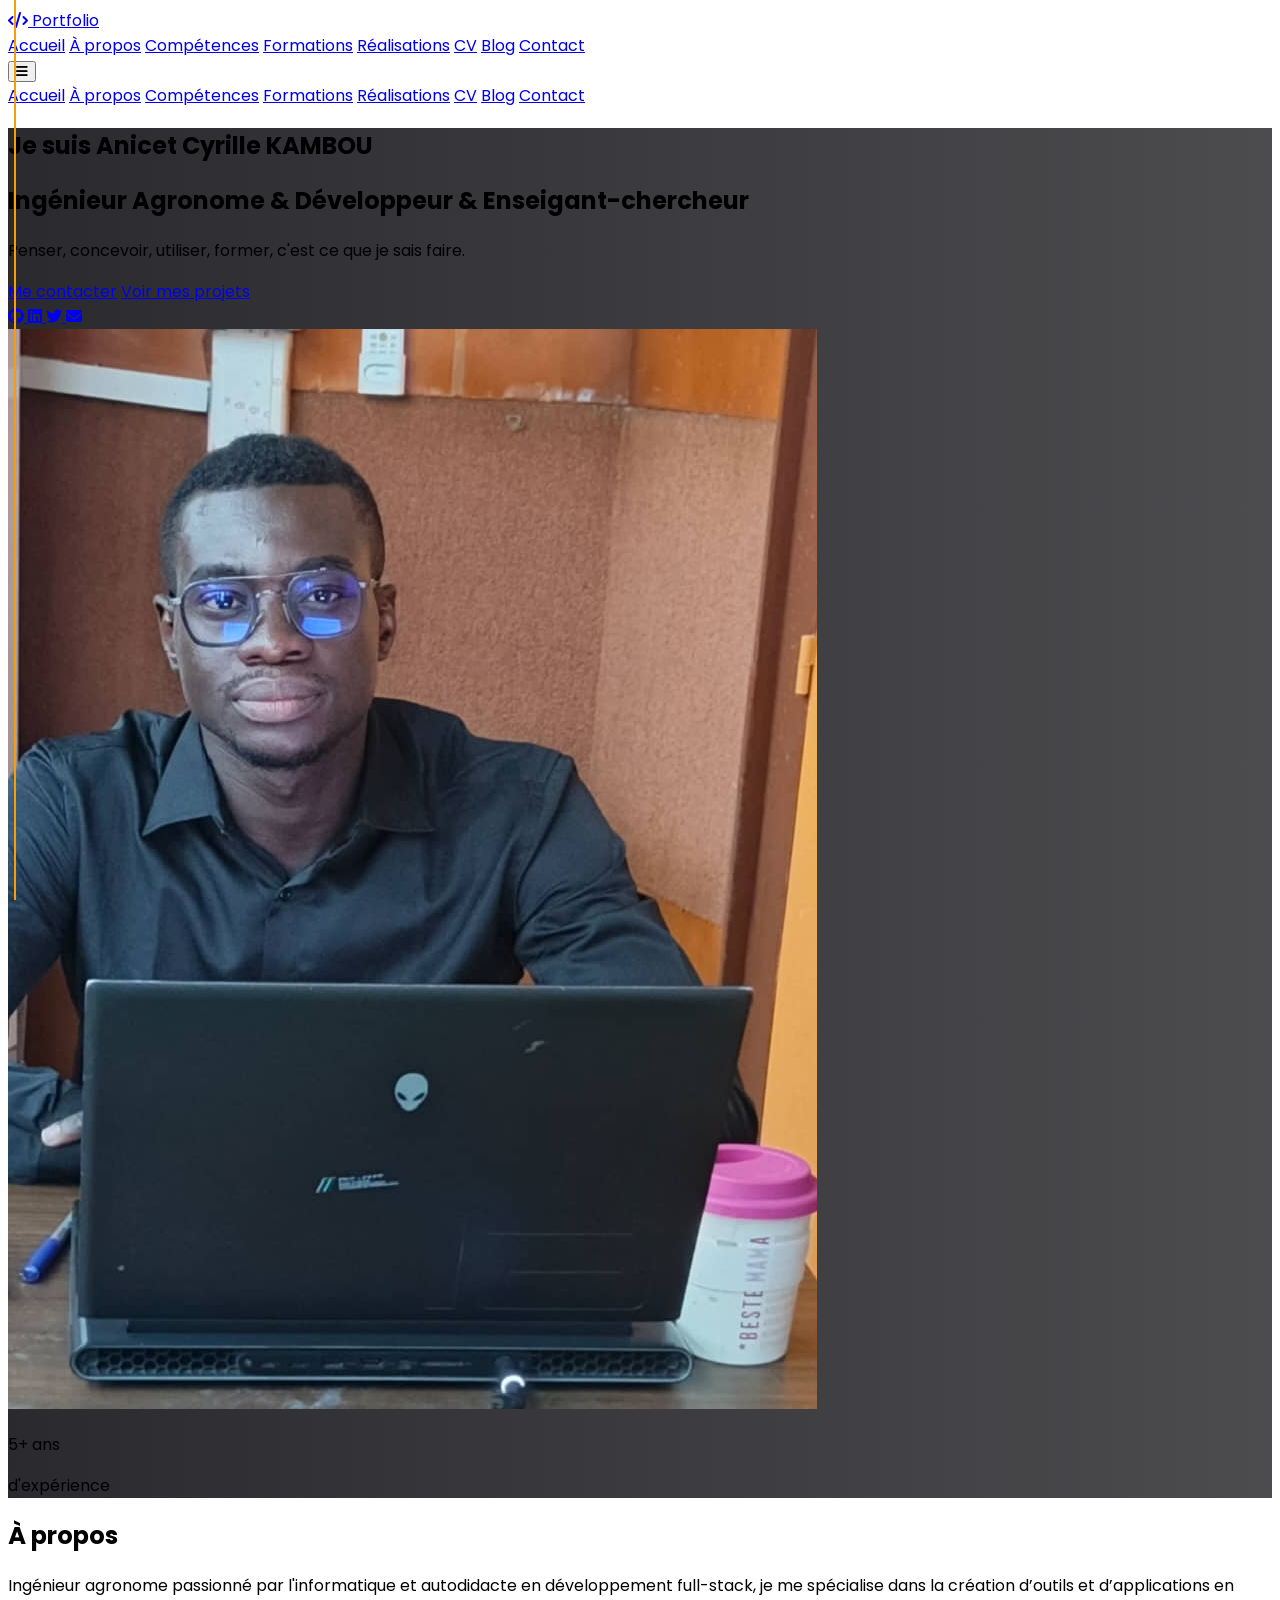
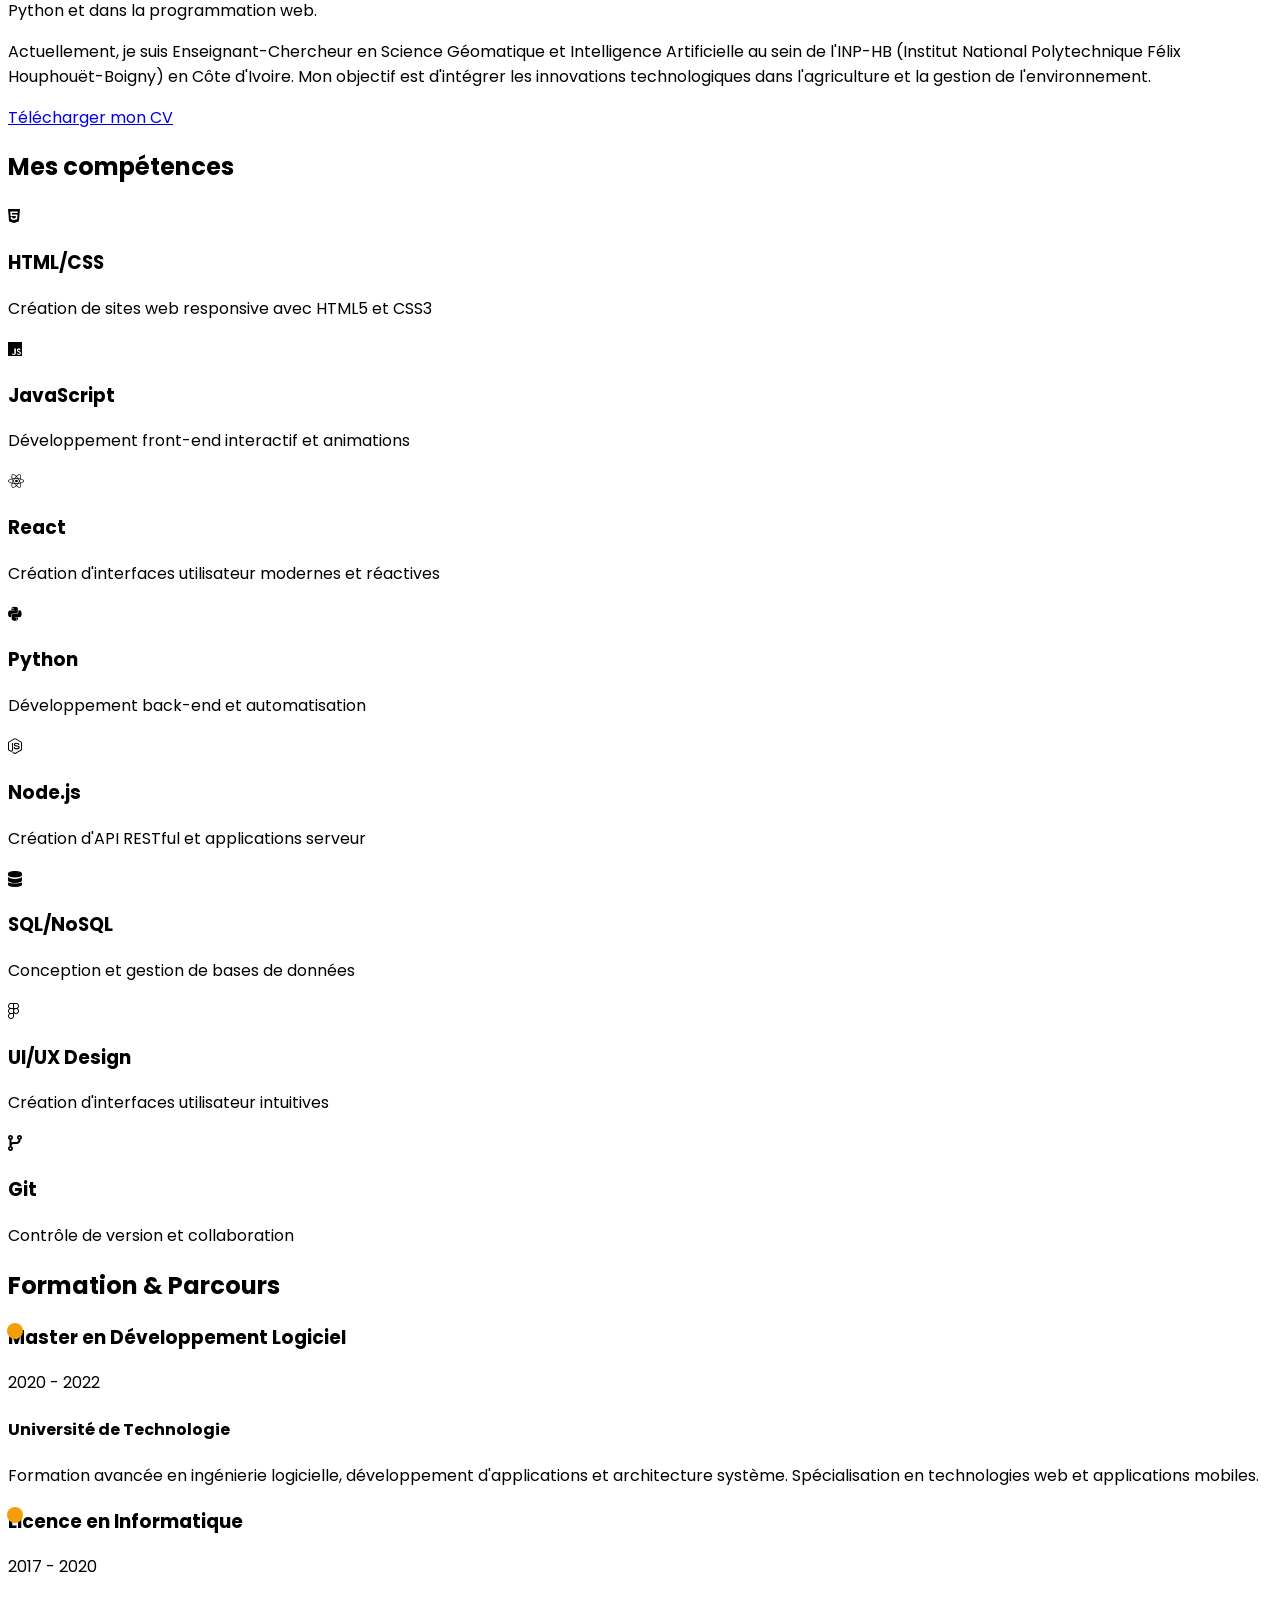
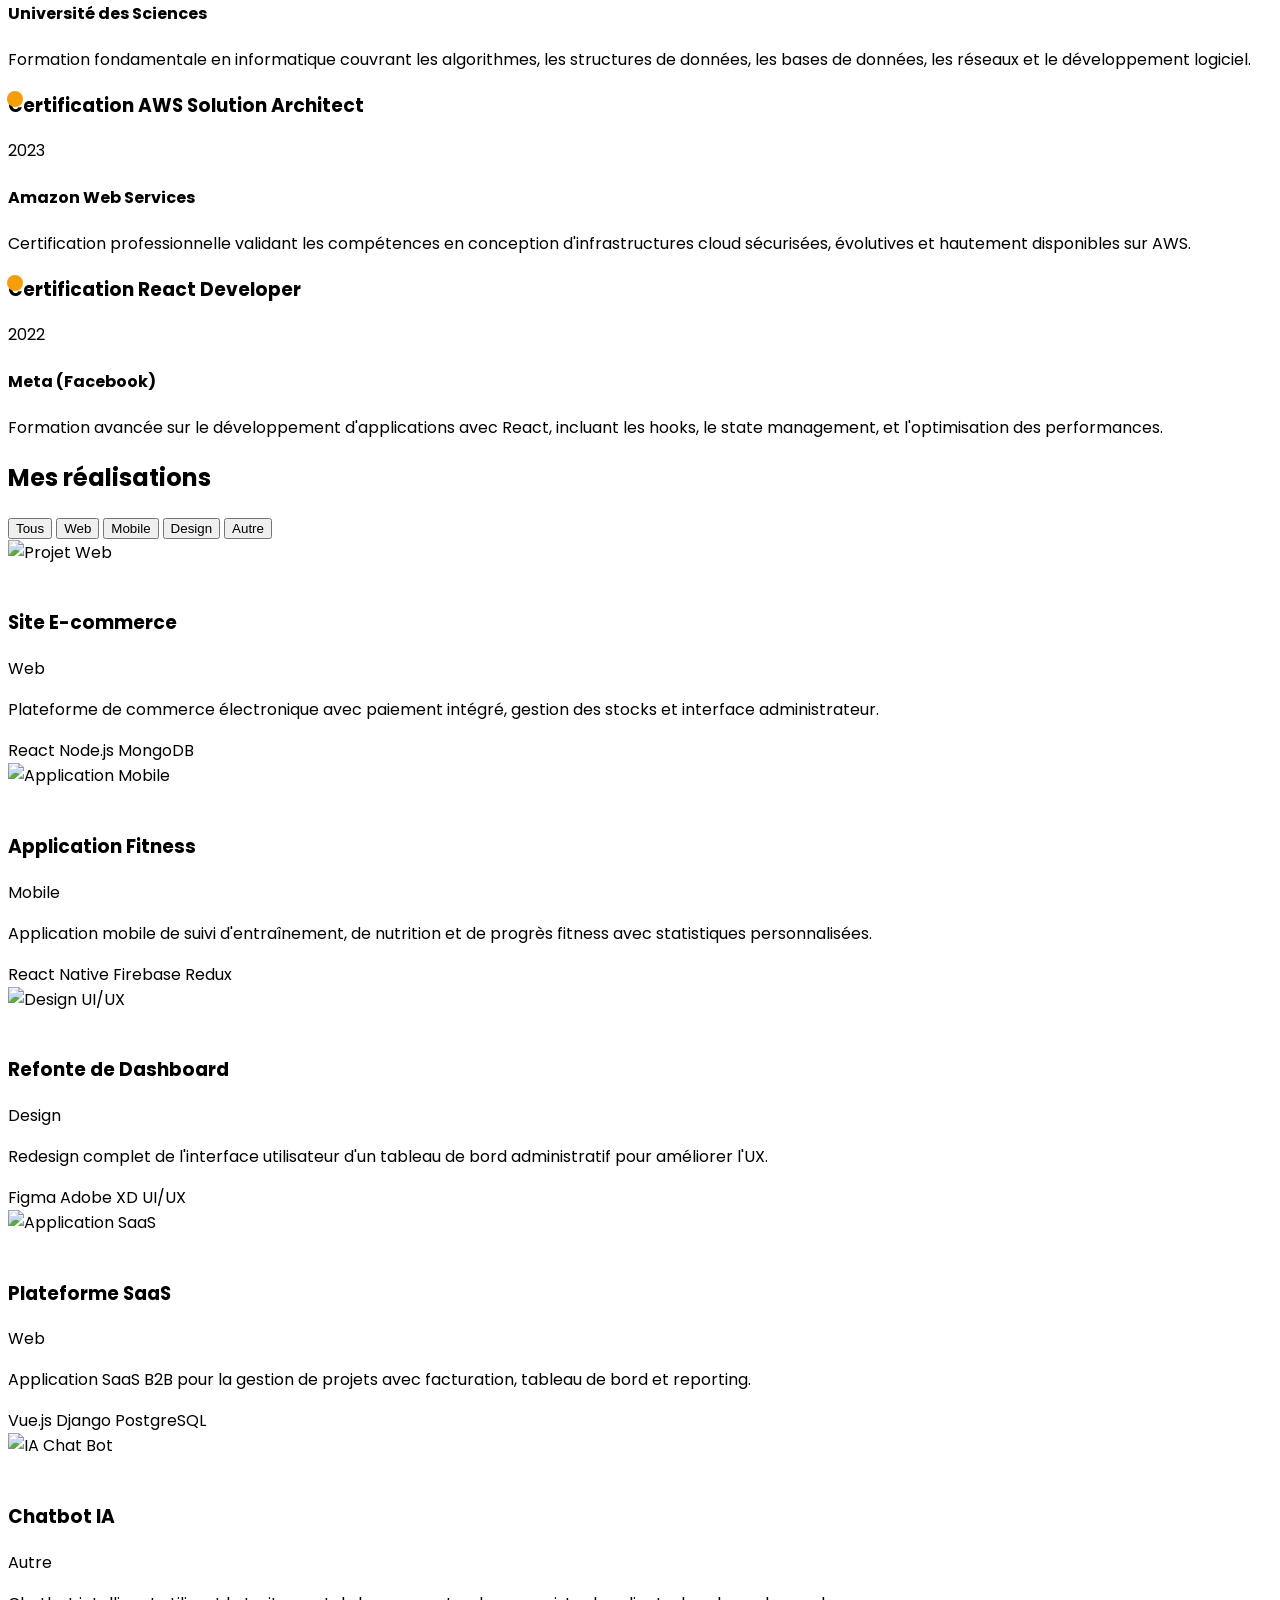
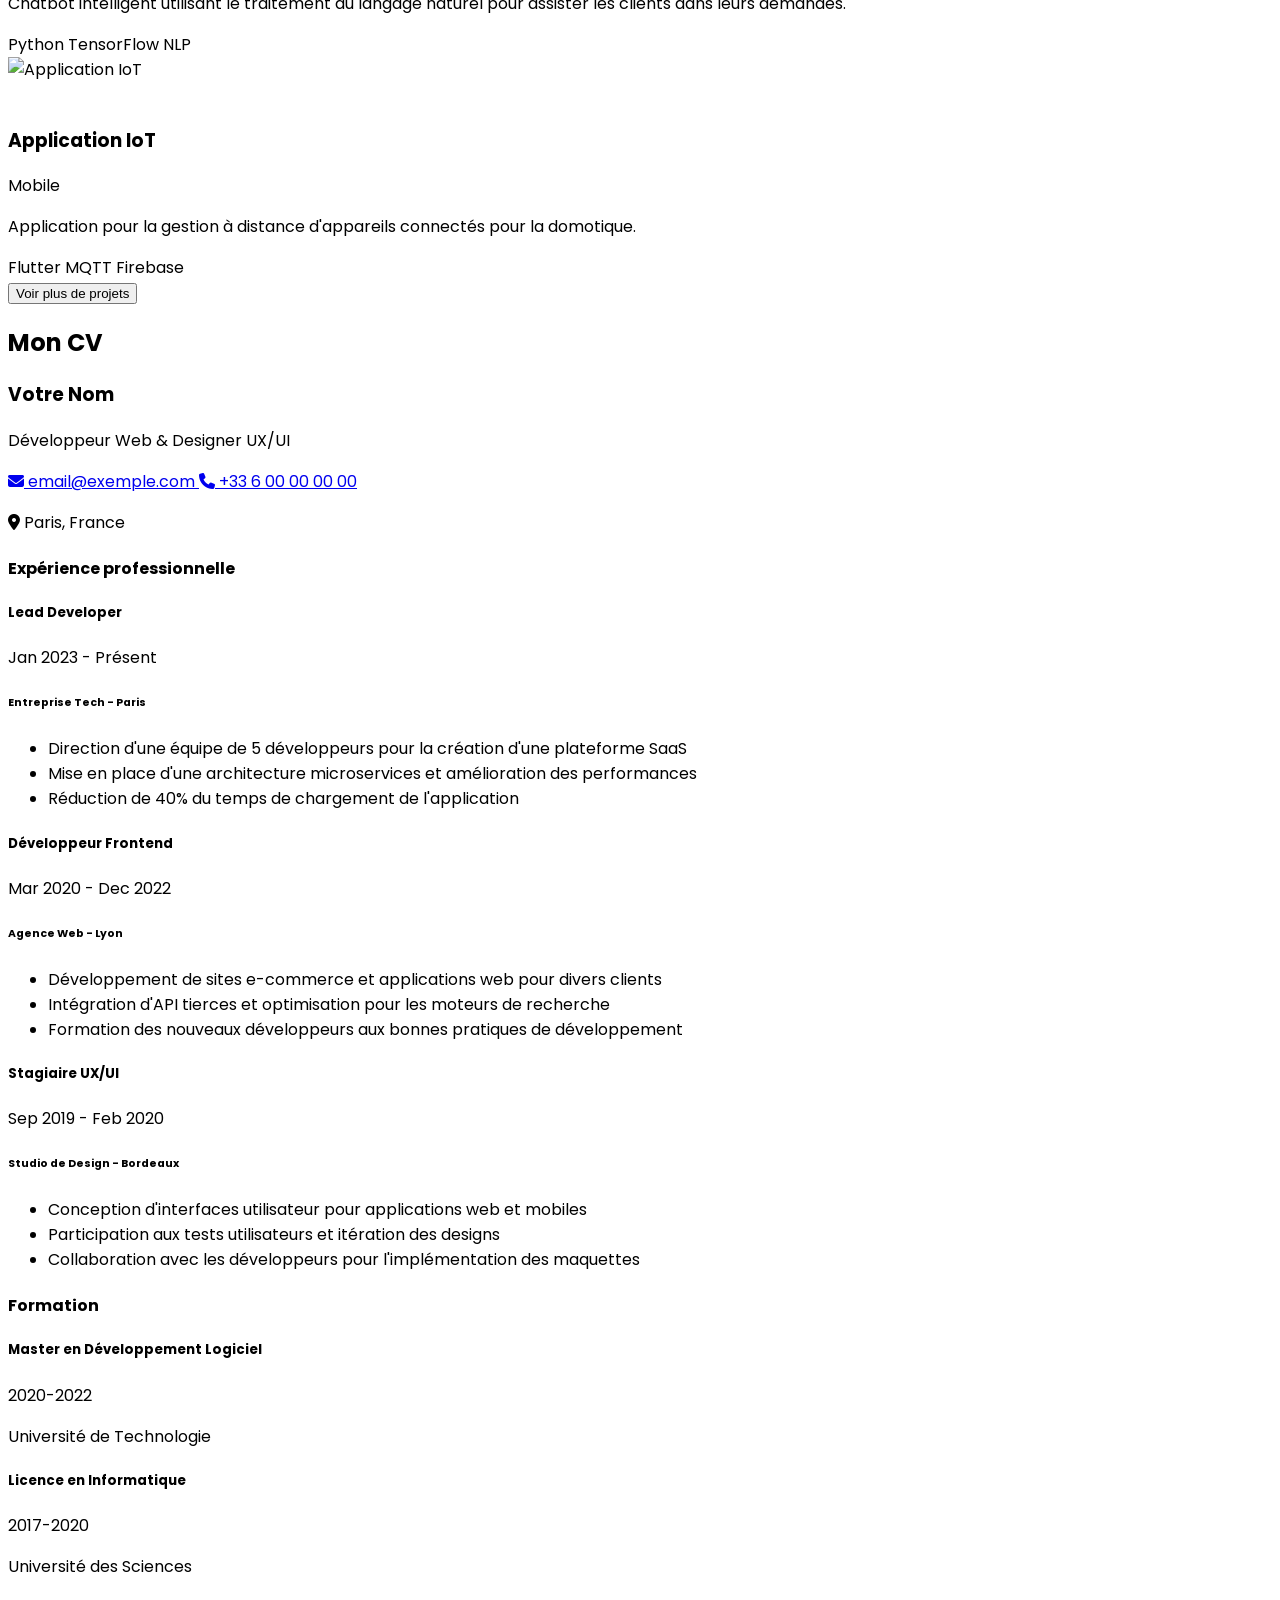
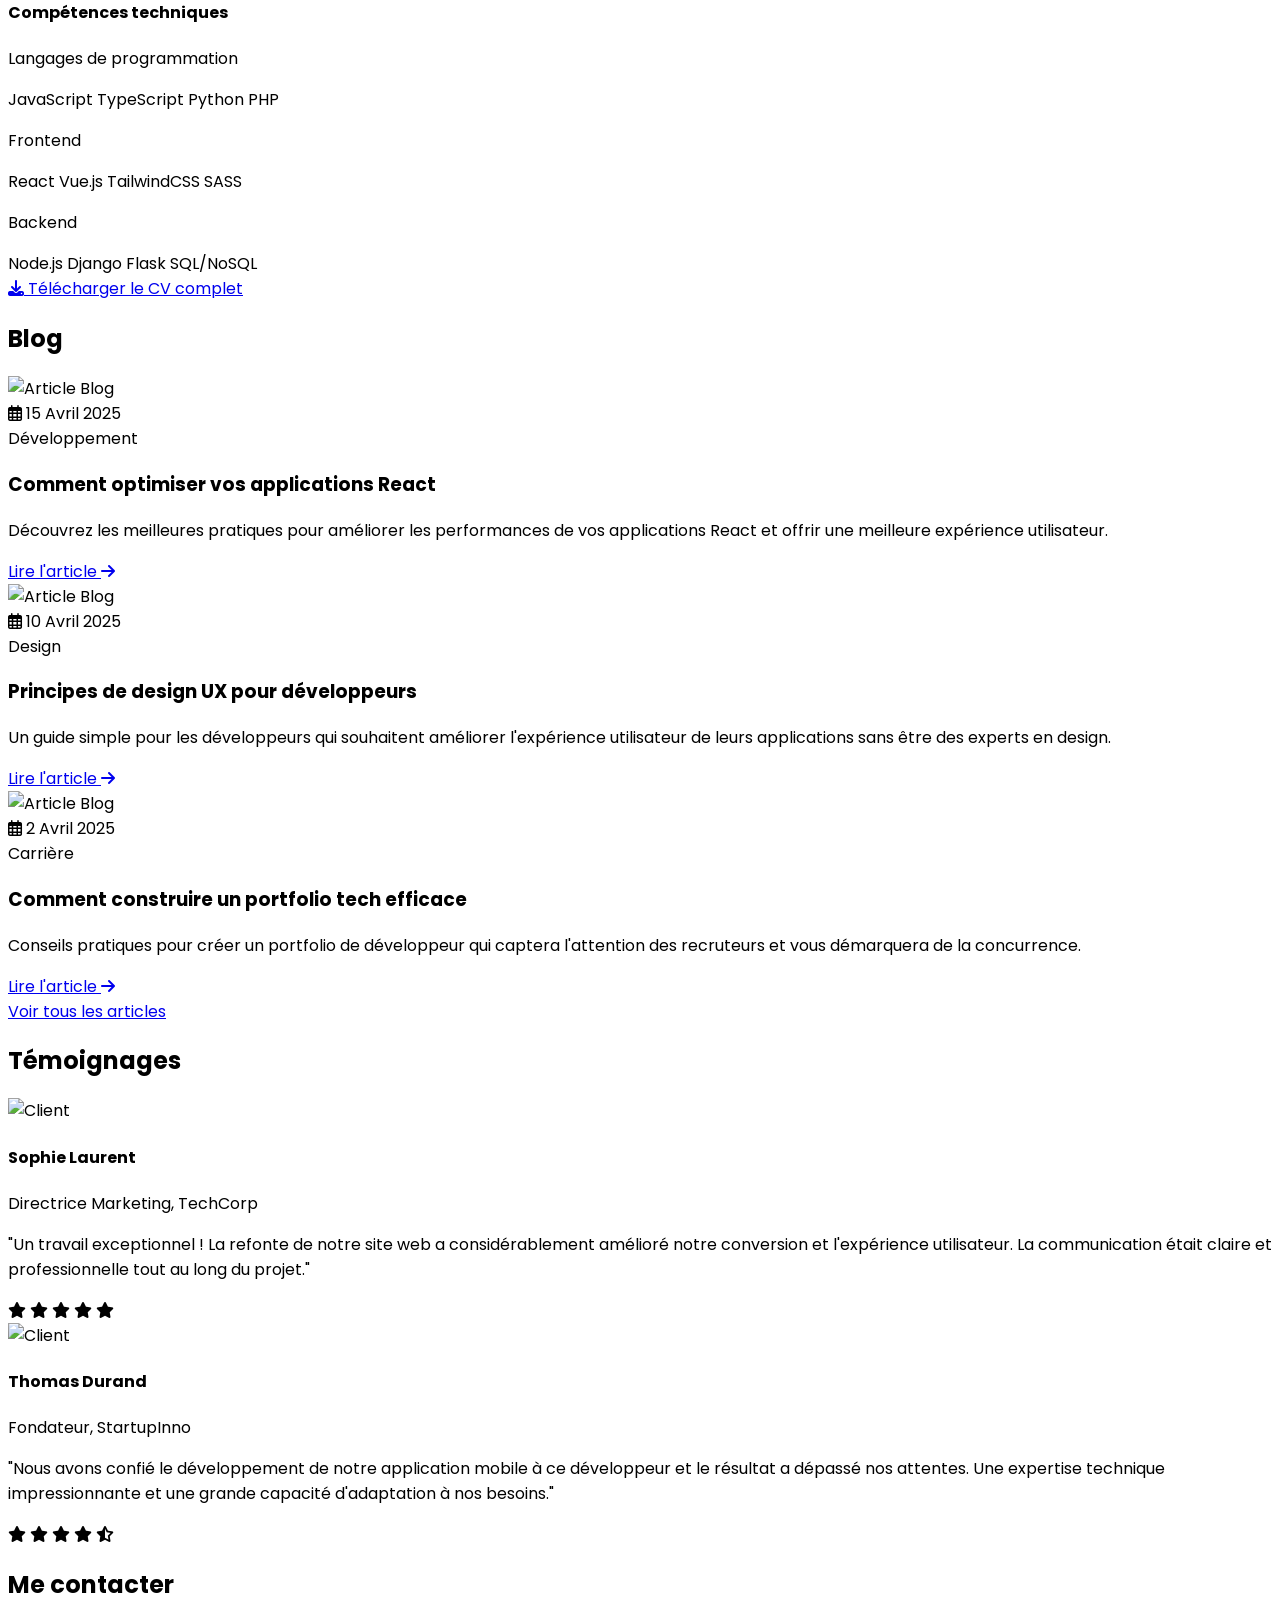
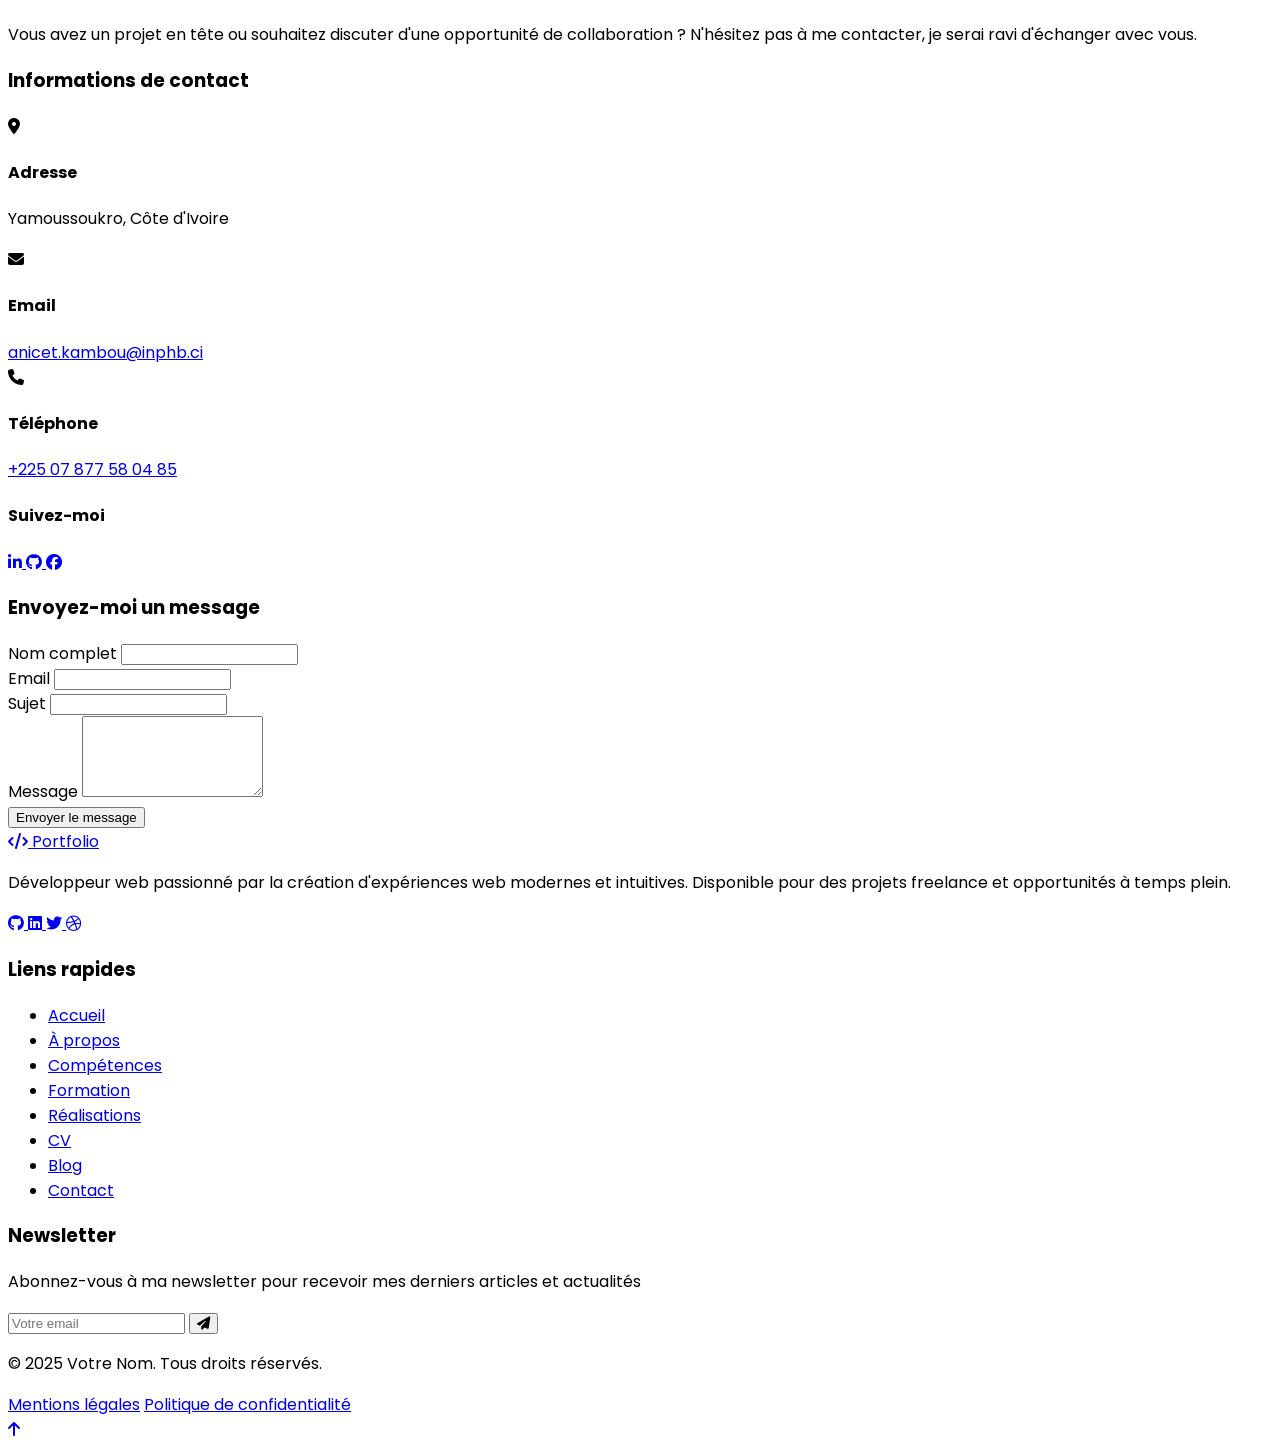
==== index.html @ 83d23fda "mise a jour" ====
<!DOCTYPE html>
<html lang="fr">
<head>
    <meta charset="UTF-8">
    <meta name="viewport" content="width=device-width, initial-scale=1.0">
    <title>Mon Portfolio</title>
    <script src="https://cdn.tailwindcss.com"></script>
    <link rel="stylesheet" href="https://cdnjs.cloudflare.com/ajax/libs/font-awesome/6.4.0/css/all.min.css">
    <style>
        @import url('https://fonts.googleapis.com/css2?family=Poppins:wght@300;400;500;600;700&display=swap');

        body {
            font-family: 'Poppins', sans-serif;
        }

        .hero-gradient {
            background: linear-gradient(90deg, rgba(31, 31, 35, 0.95) 0%, rgba(31, 31, 35, 0.8) 100%);
        }

        .timeline-line {
            position: absolute;
            top: 0;
            bottom: 0;
            left: 15px;
            width: 2px;
            background-color: #F59E0B;
            transform: translateX(-50%);
        }

        .timeline-dot {
            position: absolute;
            left: 15px;
            width: 16px;
            height: 16px;
            border-radius: 50%;
            background-color: #F59E0B;
            transform: translateX(-50%);
        }

        .transition-all {
            transition: all 0.3s ease;
        }

        .project-card:hover {
            transform: translateY(-5px);
        }

        .project-overlay {
            opacity: 0;
            transition: opacity 0.3s ease;
        }

        .project-card:hover .project-overlay {
            opacity: 1;
        }
    </style>
</head>
<body class="bg-gray-900 text-white">
    <!-- Navigation -->
    <header class="fixed w-full z-50 bg-gray-900/90 backdrop-blur-sm border-b border-amber-500/20">
        <div class="container mx-auto px-6 py-4">
            <nav class="flex items-center justify-between">
                <a href="#" class="text-amber-500 text-3xl font-bold">
                    <i class="fas fa-code mr-2"></i> Portfolio
                </a>

                <!-- Desktop Menu -->
                <div class="hidden md:flex space-x-8">
                    <a href="#accueil" class="text-white hover:text-amber-500 transition-colors">Accueil</a>
                    <a href="#apropos" class="text-white hover:text-amber-500 transition-colors">À propos</a>
                    <a href="#competences" class="text-white hover:text-amber-500 transition-colors">Compétences</a>
                    <a href="#formations" class="text-white hover:text-amber-500 transition-colors">Formations</a>
                    <a href="#realisations" class="text-white hover:text-amber-500 transition-colors">Réalisations</a>
                    <a href="#cv" class="text-white hover:text-amber-500 transition-colors">CV</a>
                    <a href="#blog" class="text-white hover:text-amber-500 transition-colors">Blog</a>
                    <a href="#contact" class="text-white hover:text-amber-500 transition-colors">Contact</a>
                </div>

                <!-- Mobile Menu Button -->
                <div class="md:hidden">
                    <button id="menu-toggle" class="text-white focus:outline-none">
                        <i class="fas fa-bars text-2xl"></i>
                    </button>
                </div>
            </nav>

            <!-- Mobile Menu -->
            <div id="mobile-menu" class="hidden md:hidden mt-4 pb-4">
                <div class="flex flex-col space-y-4">
                    <a href="#accueil" class="text-white hover:text-amber-500 transition-colors">Accueil</a>
                    <a href="#apropos" class="text-white hover:text-amber-500 transition-colors">À propos</a>
                    <a href="#competences" class="text-white hover:text-amber-500 transition-colors">Compétences</a>
                    <a href="#formations" class="text-white hover:text-amber-500 transition-colors">Formations</a>
                    <a href="#realisations" class="text-white hover:text-amber-500 transition-colors">Réalisations</a>
                    <a href="#cv" class="text-white hover:text-amber-500 transition-colors">CV</a>
                    <a href="#blog" class="text-white hover:text-amber-500 transition-colors">Blog</a>
                    <a href="#contact" class="text-white hover:text-amber-500 transition-colors">Contact</a>
                </div>
            </div>
        </div>
    </header>

    <!-- Hero Section -->
    <section id="accueil" class="min-h-screen hero-gradient flex items-center pt-16">
        <div class="container mx-auto px-6 py-16 flex flex-col md:flex-row items-center">
            <div class="md:w-1/2 mb-12 md:mb-0">
                <h1 class="text-4xl md:text-6xl font-bold mb-4">Je suis <span class="text-amber-500">Anicet Cyrille KAMBOU</span></h1>
                <h2 class="text-xl md:text-2xl mb-8 text-gray-300">Ingénieur Agronome & Développeur & Enseigant-chercheur</h2>
                <p class="text-gray-300 mb-8 max-w-md">Penser, concevoir, utiliser, former, c'est ce que je sais faire.</p>
                <div class="flex flex-col sm:flex-row space-y-4 sm:space-y-0 sm:space-x-4">
                    <a href="#contact" class="btn bg-amber-500 hover:bg-amber-600 text-gray-900 font-medium py-3 px-6 rounded-md transition-colors text-center">Me contacter</a>
                    <a href="#realisations" class="btn border border-white hover:border-amber-500 hover:text-amber-500 font-medium py-3 px-6 rounded-md transition-colors text-center">Voir mes projets</a>
                </div>
                <div class="flex mt-8 space-x-4">
                    <a href="#" class="text-gray-300 hover:text-white transition-colors">
                        <i class="fab fa-github text-2xl"></i>
                    </a>
                    <a href="#" class="text-gray-300 hover:text-white transition-colors">
                        <i class="fab fa-linkedin text-2xl"></i>
                    </a>
                    <a href="#" class="text-gray-300 hover:text-white transition-colors">
                        <i class="fab fa-twitter text-2xl"></i>
                    </a>
                    <a href="#" class="text-gray-300 hover:text-white transition-colors">
                        <i class="fas fa-envelope text-2xl"></i>
                    </a>
                </div>
            </div>
            <div class="md:w-1/2 flex justify-center">
                <div class="relative">
                    <div class="w-64 h-64 md:w-80 md:h-80 rounded-full overflow-hidden border-4 border-amber-500 shadow-lg shadow-amber-500/20">
                        <img src="static\img\photo1.jpg" alt="Photo de profil" class="w-full h-full object-cover">
                    </div>
                    <div class="absolute -bottom-6 -right-6 bg-gray-800 rounded-lg p-4 shadow-lg">
                        <p class="text-lg font-bold">5+ ans</p>
                        <p class="text-sm text-gray-300">d'expérience</p>
                    </div>
                </div>
            </div>
        </div>
    </section>

    <!-- À propos -->
    <section id="apropos" class="py-24 bg-gray-800">
        <div class="container mx-auto px-6">
            <div class="flex flex-col md:flex-row">
                <div class="md:w-1/3 mb-12 md:mb-0">
                    <h2 class="text-3xl font-bold mb-2">À propos</h2>
                    <div class="h-1 w-12 bg-amber-500 mb-8"></div>
                </div>
                <div class="md:w-2/3">
                    <p class="text-gray-300 mb-6">Ingénieur agronome passionné par l'informatique et autodidacte en développement full-stack, je me spécialise dans la création d’outils et d’applications en Python et dans la programmation web. </p>
                    <p class="text-gray-300 mb-6">Actuellement, je suis Enseignant-Chercheur en Science Géomatique et Intelligence Artificielle au sein de l'INP-HB (Institut National Polytechnique Félix Houphouët-Boigny) en Côte d'Ivoire. Mon objectif est d'intégrer les innovations technologiques dans l'agriculture et la gestion de l'environnement.</p>
                    <!-- <p class="text-gray-300 mb-8">Je suis à la recherche de projets stimulants qui me permettent de continuer à grandir professionnellement tout en apportant une valeur réelle à mes clients et utilisateurs.</p> -->
                    <a href="#cv" class="inline-block bg-amber-500 hover:bg-amber-600 text-gray-900 font-medium py-3 px-6 rounded-md transition-colors">Télécharger mon CV</a>
                </div>
            </div>
        </div>
    </section>

    <!-- Compétences -->
    <section id="competences" class="py-24 bg-gray-900">
        <div class="container mx-auto px-6">
            <h2 class="text-3xl font-bold mb-2 text-center">Mes compétences</h2>
            <div class="h-1 w-12 bg-amber-500 mx-auto mb-16"></div>

            <div class="grid grid-cols-2 md:grid-cols-4 gap-6">
                <!-- Compétence -->
                <div class="bg-gray-800 rounded-xl p-6 text-center hover:border-amber-500 border border-transparent transition-all hover:transform hover:-translate-y-1">
                    <div class="bg-amber-500 w-16 h-16 rounded-xl flex items-center justify-center mx-auto mb-4 text-gray-900">
                        <i class="fab fa-html5 text-3xl"></i>
                    </div>
                    <h3 class="text-xl font-bold mb-2">HTML/CSS</h3>
                    <p class="text-gray-400">Création de sites web responsive avec HTML5 et CSS3</p>
                </div>

                <!-- Compétence -->
                <div class="bg-gray-800 rounded-xl p-6 text-center hover:border-amber-500 border border-transparent transition-all hover:transform hover:-translate-y-1">
                    <div class="bg-amber-500 w-16 h-16 rounded-xl flex items-center justify-center mx-auto mb-4 text-gray-900">
                        <i class="fab fa-js text-3xl"></i>
                    </div>
                    <h3 class="text-xl font-bold mb-2">JavaScript</h3>
                    <p class="text-gray-400">Développement front-end interactif et animations</p>
                </div>

                <!-- Compétence -->
                <div class="bg-gray-800 rounded-xl p-6 text-center hover:border-amber-500 border border-transparent transition-all hover:transform hover:-translate-y-1">
                    <div class="bg-amber-500 w-16 h-16 rounded-xl flex items-center justify-center mx-auto mb-4 text-gray-900">
                        <i class="fab fa-react text-3xl"></i>
                    </div>
                    <h3 class="text-xl font-bold mb-2">React</h3>
                    <p class="text-gray-400">Création d'interfaces utilisateur modernes et réactives</p>
                </div>

                <!-- Compétence -->
                <div class="bg-gray-800 rounded-xl p-6 text-center hover:border-amber-500 border border-transparent transition-all hover:transform hover:-translate-y-1">
                    <div class="bg-amber-500 w-16 h-16 rounded-xl flex items-center justify-center mx-auto mb-4 text-gray-900">
                        <i class="fab fa-python text-3xl"></i>
                    </div>
                    <h3 class="text-xl font-bold mb-2">Python</h3>
                    <p class="text-gray-400">Développement back-end et automatisation</p>
                </div>

                <!-- Compétence -->
                <div class="bg-gray-800 rounded-xl p-6 text-center hover:border-amber-500 border border-transparent transition-all hover:transform hover:-translate-y-1">
                    <div class="bg-amber-500 w-16 h-16 rounded-xl flex items-center justify-center mx-auto mb-4 text-gray-900">
                        <i class="fab fa-node-js text-3xl"></i>
                    </div>
                    <h3 class="text-xl font-bold mb-2">Node.js</h3>
                    <p class="text-gray-400">Création d'API RESTful et applications serveur</p>
                </div>

                <!-- Compétence -->
                <div class="bg-gray-800 rounded-xl p-6 text-center hover:border-amber-500 border border-transparent transition-all hover:transform hover:-translate-y-1">
                    <div class="bg-amber-500 w-16 h-16 rounded-xl flex items-center justify-center mx-auto mb-4 text-gray-900">
                        <i class="fas fa-database text-3xl"></i>
                    </div>
                    <h3 class="text-xl font-bold mb-2">SQL/NoSQL</h3>
                    <p class="text-gray-400">Conception et gestion de bases de données</p>
                </div>

                <!-- Compétence -->
                <div class="bg-gray-800 rounded-xl p-6 text-center hover:border-amber-500 border border-transparent transition-all hover:transform hover:-translate-y-1">
                    <div class="bg-amber-500 w-16 h-16 rounded-xl flex items-center justify-center mx-auto mb-4 text-gray-900">
                        <i class="fab fa-figma text-3xl"></i>
                    </div>
                    <h3 class="text-xl font-bold mb-2">UI/UX Design</h3>
                    <p class="text-gray-400">Création d'interfaces utilisateur intuitives</p>
                </div>

                <!-- Compétence -->
                <div class="bg-gray-800 rounded-xl p-6 text-center hover:border-amber-500 border border-transparent transition-all hover:transform hover:-translate-y-1">
                    <div class="bg-amber-500 w-16 h-16 rounded-xl flex items-center justify-center mx-auto mb-4 text-gray-900">
                        <i class="fas fa-code-branch text-3xl"></i>
                    </div>
                    <h3 class="text-xl font-bold mb-2">Git</h3>
                    <p class="text-gray-400">Contrôle de version et collaboration</p>
                </div>
            </div>
        </div>
    </section>

    <!-- Formations -->
    <section id="formations" class="py-24 bg-gray-800">
        <div class="container mx-auto px-6">
            <h2 class="text-3xl font-bold mb-2 text-center">Formation & Parcours</h2>
            <div class="h-1 w-12 bg-amber-500 mx-auto mb-16"></div>

            <div class="relative pl-10 max-w-3xl mx-auto">
                <!-- Timeline line -->
                <div class="timeline-line"></div>

                <!-- Education Item -->
                <div class="mb-16 relative">
                    <div class="timeline-dot top-1"></div>
                    <div class="bg-gray-700 rounded-lg p-6 shadow-lg ml-8">
                        <div class="flex justify-between items-center mb-4">
                            <h3 class="text-xl font-bold">Master en Développement Logiciel</h3>
                            <span class="text-amber-500 font-semibold">2020 - 2022</span>
                        </div>
                        <h4 class="text-gray-300 mb-4">Université de Technologie</h4>
                        <p class="text-gray-400">Formation avancée en ingénierie logicielle, développement d'applications et architecture système. Spécialisation en technologies web et applications mobiles.</p>
                    </div>
                </div>

                <!-- Education Item -->
                <div class="mb-16 relative">
                    <div class="timeline-dot top-1"></div>
                    <div class="bg-gray-700 rounded-lg p-6 shadow-lg ml-8">
                        <div class="flex justify-between items-center mb-4">
                            <h3 class="text-xl font-bold">Licence en Informatique</h3>
                            <span class="text-amber-500 font-semibold">2017 - 2020</span>
                        </div>
                        <h4 class="text-gray-300 mb-4">Université des Sciences</h4>
                        <p class="text-gray-400">Formation fondamentale en informatique couvrant les algorithmes, les structures de données, les bases de données, les réseaux et le développement logiciel.</p>
                    </div>
                </div>

                <!-- Education Item -->
                <div class="mb-16 relative">
                    <div class="timeline-dot top-1"></div>
                    <div class="bg-gray-700 rounded-lg p-6 shadow-lg ml-8">
                        <div class="flex justify-between items-center mb-4">
                            <h3 class="text-xl font-bold">Certification AWS Solution Architect</h3>
                            <span class="text-amber-500 font-semibold">2023</span>
                        </div>
                        <h4 class="text-gray-300 mb-4">Amazon Web Services</h4>
                        <p class="text-gray-400">Certification professionnelle validant les compétences en conception d'infrastructures cloud sécurisées, évolutives et hautement disponibles sur AWS.</p>
                    </div>
                </div>

                <!-- Education Item -->
                <div class="relative">
                    <div class="timeline-dot top-1"></div>
                    <div class="bg-gray-700 rounded-lg p-6 shadow-lg ml-8">
                        <div class="flex justify-between items-center mb-4">
                            <h3 class="text-xl font-bold">Certification React Developer</h3>
                            <span class="text-amber-500 font-semibold">2022</span>
                        </div>
                        <h4 class="text-gray-300 mb-4">Meta (Facebook)</h4>
                        <p class="text-gray-400">Formation avancée sur le développement d'applications avec React, incluant les hooks, le state management, et l'optimisation des performances.</p>
                    </div>
                </div>
            </div>
        </div>
    </section>

    <!-- Réalisations -->
    <section id="realisations" class="py-24 bg-gray-900">
        <div class="container mx-auto px-6">
            <h2 class="text-3xl font-bold mb-2 text-center">Mes réalisations</h2>
            <div class="h-1 w-12 bg-amber-500 mx-auto mb-8"></div>

            <!-- Filtres -->
            <div class="flex flex-wrap justify-center gap-4 mb-12">
                <button class="filter-btn active px-4 py-2 rounded-md bg-amber-500 text-gray-900 font-medium" data-filter="all">Tous</button>
                <button class="filter-btn px-4 py-2 rounded-md bg-gray-700 hover:bg-gray-600 text-white font-medium" data-filter="web">Web</button>
                <button class="filter-btn px-4 py-2 rounded-md bg-gray-700 hover:bg-gray-600 text-white font-medium" data-filter="mobile">Mobile</button>
                <button class="filter-btn px-4 py-2 rounded-md bg-gray-700 hover:bg-gray-600 text-white font-medium" data-filter="design">Design</button>
                <button class="filter-btn px-4 py-2 rounded-md bg-gray-700 hover:bg-gray-600 text-white font-medium" data-filter="other">Autre</button>
            </div>

            <!-- Projets -->
            <div class="grid grid-cols-1 md:grid-cols-2 lg:grid-cols-3 gap-8">
                <!-- Projet -->
                <div class="project-card group bg-gray-800 rounded-xl overflow-hidden shadow-lg transition-all" data-category="web">
                    <div class="relative overflow-hidden">
                        <img src="/api/placeholder/600/400" alt="Projet Web" class="w-full h-48 object-cover transition-transform group-hover:scale-110">
                        <div class="project-overlay absolute inset-0 bg-amber-500/80 flex items-center justify-center">
                            <a href="#" class="bg-white text-gray-900 rounded-full p-3 mx-2 hover:bg-gray-200 transition-colors">
                                <i class="fas fa-eye"></i>
                            </a>
                            <a href="#" class="bg-white text-gray-900 rounded-full p-3 mx-2 hover:bg-gray-200 transition-colors">
                                <i class="fas fa-code"></i>
                            </a>
                        </div>
                    </div>
                    <div class="p-6">
                        <div class="flex justify-between items-center mb-3">
                            <h3 class="text-lg font-bold">Site E-commerce</h3>
                            <span class="bg-amber-500 text-xs text-gray-900 py-1 px-2 rounded-md font-medium">Web</span>
                        </div>
                        <p class="text-gray-400 mb-4">Plateforme de commerce électronique avec paiement intégré, gestion des stocks et interface administrateur.</p>
                        <div class="flex flex-wrap gap-2">
                            <span class="bg-gray-700 text-xs py-1 px-2 rounded">React</span>
                            <span class="bg-gray-700 text-xs py-1 px-2 rounded">Node.js</span>
                            <span class="bg-gray-700 text-xs py-1 px-2 rounded">MongoDB</span>
                        </div>
                    </div>
                </div>

                <!-- Projet -->
                <div class="project-card group bg-gray-800 rounded-xl overflow-hidden shadow-lg transition-all" data-category="mobile">
                    <div class="relative overflow-hidden">
                        <img src="/api/placeholder/600/400" alt="Application Mobile" class="w-full h-48 object-cover transition-transform group-hover:scale-110">
                        <div class="project-overlay absolute inset-0 bg-amber-500/80 flex items-center justify-center">
                            <a href="#" class="bg-white text-gray-900 rounded-full p-3 mx-2 hover:bg-gray-200 transition-colors">
                                <i class="fas fa-eye"></i>
                            </a>
                            <a href="#" class="bg-white text-gray-900 rounded-full p-3 mx-2 hover:bg-gray-200 transition-colors">
                                <i class="fas fa-code"></i>
                            </a>
                        </div>
                    </div>
                    <div class="p-6">
                        <div class="flex justify-between items-center mb-3">
                            <h3 class="text-lg font-bold">Application Fitness</h3>
                            <span class="bg-amber-500 text-xs text-gray-900 py-1 px-2 rounded-md font-medium">Mobile</span>
                        </div>
                        <p class="text-gray-400 mb-4">Application mobile de suivi d'entraînement, de nutrition et de progrès fitness avec statistiques personnalisées.</p>
                        <div class="flex flex-wrap gap-2">
                            <span class="bg-gray-700 text-xs py-1 px-2 rounded">React Native</span>
                            <span class="bg-gray-700 text-xs py-1 px-2 rounded">Firebase</span>
                            <span class="bg-gray-700 text-xs py-1 px-2 rounded">Redux</span>
                        </div>
                    </div>
                </div>

                <!-- Projet -->
                <div class="project-card group bg-gray-800 rounded-xl overflow-hidden shadow-lg transition-all" data-category="design">
                    <div class="relative overflow-hidden">
                        <img src="/api/placeholder/600/400" alt="Design UI/UX" class="w-full h-48 object-cover transition-transform group-hover:scale-110">
                        <div class="project-overlay absolute inset-0 bg-amber-500/80 flex items-center justify-center">
                            <a href="#" class="bg-white text-gray-900 rounded-full p-3 mx-2 hover:bg-gray-200 transition-colors">
                                <i class="fas fa-eye"></i>
                            </a>
                            <a href="#" class="bg-white text-gray-900 rounded-full p-3 mx-2 hover:bg-gray-200 transition-colors">
                                <i class="fas fa-code"></i>
                            </a>
                        </div>
                    </div>
                    <div class="p-6">
                        <div class="flex justify-between items-center mb-3">
                            <h3 class="text-lg font-bold">Refonte de Dashboard</h3>
                            <span class="bg-amber-500 text-xs text-gray-900 py-1 px-2 rounded-md font-medium">Design</span>
                        </div>
                        <p class="text-gray-400 mb-4">Redesign complet de l'interface utilisateur d'un tableau de bord administratif pour améliorer l'UX.</p>
                        <div class="flex flex-wrap gap-2">
                            <span class="bg-gray-700 text-xs py-1 px-2 rounded">Figma</span>
                            <span class="bg-gray-700 text-xs py-1 px-2 rounded">Adobe XD</span>
                            <span class="bg-gray-700 text-xs py-1 px-2 rounded">UI/UX</span>
                        </div>
                    </div>
                </div>

                <!-- Projet -->
                <div class="project-card group bg-gray-800 rounded-xl overflow-hidden shadow-lg transition-all" data-category="web">
                    <div class="relative overflow-hidden">
                        <img src="/api/placeholder/600/400" alt="Application SaaS" class="w-full h-48 object-cover transition-transform group-hover:scale-110">
                        <div class="project-overlay absolute inset-0 bg-amber-500/80 flex items-center justify-center">
                            <a href="#" class="bg-white text-gray-900 rounded-full p-3 mx-2 hover:bg-gray-200 transition-colors">
                                <i class="fas fa-eye"></i>
                            </a>
                            <a href="#" class="bg-white text-gray-900 rounded-full p-3 mx-2 hover:bg-gray-200 transition-colors">
                                <i class="fas fa-code"></i>
                            </a>
                        </div>
                    </div>
                    <div class="p-6">
                        <div class="flex justify-between items-center mb-3">
                            <h3 class="text-lg font-bold">Plateforme SaaS</h3>
                            <span class="bg-amber-500 text-xs text-gray-900 py-1 px-2 rounded-md font-medium">Web</span>
                        </div>
                        <p class="text-gray-400 mb-4">Application SaaS B2B pour la gestion de projets avec facturation, tableau de bord et reporting.</p>
                        <div class="flex flex-wrap gap-2">
                            <span class="bg-gray-700 text-xs py-1 px-2 rounded">Vue.js</span>
                            <span class="bg-gray-700 text-xs py-1 px-2 rounded">Django</span>
                            <span class="bg-gray-700 text-xs py-1 px-2 rounded">PostgreSQL</span>
                        </div>
                    </div>
                </div>

                <!-- Projet -->
                <div class="project-card group bg-gray-800 rounded-xl overflow-hidden shadow-lg transition-all" data-category="other">
                    <div class="relative overflow-hidden">
                        <img src="/api/placeholder/600/400" alt="IA Chat Bot" class="w-full h-48 object-cover transition-transform group-hover:scale-110">
                        <div class="project-overlay absolute inset-0 bg-amber-500/80 flex items-center justify-center">
                            <a href="#" class="bg-white text-gray-900 rounded-full p-3 mx-2 hover:bg-gray-200 transition-colors">
                                <i class="fas fa-eye"></i>
                            </a>
                            <a href="#" class="bg-white text-gray-900 rounded-full p-3 mx-2 hover:bg-gray-200 transition-colors">
                                <i class="fas fa-code"></i>
                            </a>
                        </div>
                    </div>
                    <div class="p-6">
                        <div class="flex justify-between items-center mb-3">
                            <h3 class="text-lg font-bold">Chatbot IA</h3>
                            <span class="bg-amber-500 text-xs text-gray-900 py-1 px-2 rounded-md font-medium">Autre</span>
                        </div>
                        <p class="text-gray-400 mb-4">Chatbot intelligent utilisant le traitement du langage naturel pour assister les clients dans leurs demandes.</p>
                        <div class="flex flex-wrap gap-2">
                            <span class="bg-gray-700 text-xs py-1 px-2 rounded">Python</span>
                            <span class="bg-gray-700 text-xs py-1 px-2 rounded">TensorFlow</span>
                            <span class="bg-gray-700 text-xs py-1 px-2 rounded">NLP</span>
                        </div>
                    </div>
                </div>

                <!-- Projet -->
                <div class="project-card group bg-gray-800 rounded-xl overflow-hidden shadow-lg transition-all" data-category="mobile">
                    <div class="relative overflow-hidden">
                        <img src="/api/placeholder/600/400" alt="Application IoT" class="w-full h-48 object-cover transition-transform group-hover:scale-110">
                        <div class="project-overlay absolute inset-0 bg-amber-500/80 flex items-center justify-center">
                            <a href="#" class="bg-white text-gray-900 rounded-full p-3 mx-2 hover:bg-gray-200 transition-colors">
                                <i class="fas fa-eye"></i>
                            </a>
                            <a href="#" class="bg-white text-gray-900 rounded-full p-3 mx-2 hover:bg-gray-200 transition-colors">
                                <i class="fas fa-code"></i>
                            </a>
                        </div>
                    </div>
                    <div class="p-6">
                        <div class="flex justify-between items-center mb-3">
                            <h3 class="text-lg font-bold">Application IoT</h3>
                            <span class="bg-amber-500 text-xs text-gray-900 py-1 px-2 rounded-md font-medium">Mobile</span>
                        </div>
                        <p class="text-gray-400 mb-4">Application pour la gestion à distance d'appareils connectés pour la domotique.</p>
                        <div class="flex flex-wrap gap-2">
                            <span class="bg-gray-700 text-xs py-1 px-2 rounded">Flutter</span>
                            <span class="bg-gray-700 text-xs py-1 px-2 rounded">MQTT</span>
                            <span class="bg-gray-700 text-xs py-1 px-2 rounded">Firebase</span>
                        </div>
                    </div>
                </div>
            </div>

            <!-- Bouton Plus de projets -->
            <div class="text-center mt-12">
                <button id="load-more" class="px-6 py-3 bg-gray-800 hover:bg-gray-700 border border-amber-500 text-white rounded-md transition-colors">
                    Voir plus de projets
                </button>
            </div>
        </div>
    </section>

    <!-- CV -->
    <section id="cv" class="py-24 bg-gray-800">
        <div class="container mx-auto px-6">
            <h2 class="text-3xl font-bold mb-2 text-center">Mon CV</h2>
            <div class="h-1 w-12 bg-amber-500 mx-auto mb-8"></div>

            <div class="max-w-4xl mx-auto bg-gray-700 rounded-xl overflow-hidden shadow-lg">
                <div class="p-8">
                    <div class="flex flex-col md:flex-row md:items-center justify-between mb-8 pb-8 border-b border-gray-600">
                        <div class="mb-6 md:mb-0">
                            <h3 class="text-2xl font-bold">Votre Nom</h3>
                            <p class="text-gray-300 mt-2">Développeur Web & Designer UX/UI</p>
                        </div>
                        <div class="flex flex-col text-right">
                            <a href="mailto:email@exemple.com" class="text-gray-300 hover:text-amber-500 mb-2">
                                <i class="fas fa-envelope mr-2"></i> email@exemple.com
                            </a>
                            <a href="tel:+33600000000" class="text-gray-300 hover:text-amber-500 mb-2">
                                <i class="fas fa-phone mr-2"></i> +33 6 00 00 00 00
                            </a>
                            <p class="text-gray-300">
                                <i class="fas fa-map-marker-alt mr-2"></i> Paris, France
                            </p>
                        </div>
                    </div>

                    <!-- Expérience professionnelle -->
                    <div class="mb-8">
                        <h4 class="text-xl font-bold mb-4">Expérience professionnelle</h4>

                        <!-- Expérience -->
                        <div class="mb-6 border-l-2 border-amber-500 pl-4">
                            <div class="flex flex-col md:flex-row md:items-center justify-between">
                                <h5 class="text-lg font-semibold">Lead Developer</h5>
                                <span class="text-amber-500">Jan 2023 - Présent</span>
                            </div>
                            <h6 class="text-gray-300 mb-2">Entreprise Tech - Paris</h6>
                            <ul class="list-disc list-inside text-gray-400 space-y-1">
                                <li>Direction d'une équipe de 5 développeurs pour la création d'une plateforme SaaS</li>
                                <li>Mise en place d'une architecture microservices et amélioration des performances</li>
                                <li>Réduction de 40% du temps de chargement de l'application</li>
                            </ul>
                        </div>

                        <!-- Expérience -->
                        <div class="mb-6 border-l-2 border-amber-500 pl-4">
                            <div class="flex flex-col md:flex-row md:items-center justify-between">
                                <h5 class="text-lg font-semibold">Développeur Frontend</h5>
                                <span class="text-amber-500">Mar 2020 - Dec 2022</span>
                            </div>
                            <h6 class="text-gray-300 mb-2">Agence Web - Lyon</h6>
                            <ul class="list-disc list-inside text-gray-400 space-y-1">
                                <li>Développement de sites e-commerce et applications web pour divers clients</li>
                                <li>Intégration d'API tierces et optimisation pour les moteurs de recherche</li>
                                <li>Formation des nouveaux développeurs aux bonnes pratiques de développement</li>
                            </ul>
                        </div>

                        <!-- Expérience -->
                        <div class="border-l-2 border-amber-500 pl-4">
                            <div class="flex flex-col md:flex-row md:items-center justify-between">
                                <h5 class="text-lg font-semibold">Stagiaire UX/UI</h5>
                                <span class="text-amber-500">Sep 2019 - Feb 2020</span>
                            </div>
                            <h6 class="text-gray-300 mb-2">Studio de Design - Bordeaux</h6>
                            <ul class="list-disc list-inside text-gray-400 space-y-1">
                                <li>Conception d'interfaces utilisateur pour applications web et mobiles</li>
                                <li>Participation aux tests utilisateurs et itération des designs</li>
                                <li>Collaboration avec les développeurs pour l'implémentation des maquettes</li>
                            </ul>
                        </div>
                    </div>

                    <!-- Formation et compétences -->
                    <div class="grid grid-cols-1 md:grid-cols-2 gap-8">
                        <div>
                            <h4 class="text-xl font-bold mb-4">Formation</h4>
                            <div class="space-y-4">
                                <div>
                                    <div class="flex justify-between">
                                        <h5 class="font-semibold">Master en Développement Logiciel</h5>
                                        <span class="text-amber-500">2020-2022</span>
                                    </div>
                                    <p class="text-gray-300">Université de Technologie</p>
                                </div>
                                <div>
                                    <div class="flex justify-between">
                                        <h5 class="font-semibold">Licence en Informatique</h5>
                                        <span class="text-amber-500">2017-2020</span>
                                    </div>
                                    <p class="text-gray-300">Université des Sciences</p>
                                </div>
                            </div>
                        </div>

                        <div>
                            <h4 class="text-xl font-bold mb-4">Compétences techniques</h4>
                            <div class="space-y-4">
                                <div>
                                    <p class="font-semibold mb-1">Langages de programmation</p>
                                    <div class="flex flex-wrap gap-2">
                                        <span class="bg-gray-600 px-3 py-1 rounded-full text-sm">JavaScript</span>
                                        <span class="bg-gray-600 px-3 py-1 rounded-full text-sm">TypeScript</span>
                                        <span class="bg-gray-600 px-3 py-1 rounded-full text-sm">Python</span>
                                        <span class="bg-gray-600 px-3 py-1 rounded-full text-sm">PHP</span>
                                    </div>
                                </div>
                                <div>
                                    <p class="font-semibold mb-1">Frontend</p>
                                    <div class="flex flex-wrap gap-2">
                                        <span class="bg-gray-600 px-3 py-1 rounded-full text-sm">React</span>
                                        <span class="bg-gray-600 px-3 py-1 rounded-full text-sm">Vue.js</span>
                                        <span class="bg-gray-600 px-3 py-1 rounded-full text-sm">TailwindCSS</span>
                                        <span class="bg-gray-600 px-3 py-1 rounded-full text-sm">SASS</span>
                                    </div>
                                </div>
                                <div>
                                    <p class="font-semibold mb-1">Backend</p>
                                    <div class="flex flex-wrap gap-2">
                                        <span class="bg-gray-600 px-3 py-1 rounded-full text-sm">Node.js</span>
                                        <span class="bg-gray-600 px-3 py-1 rounded-full text-sm">Django</span>
                                        <span class="bg-gray-600 px-3 py-1 rounded-full text-sm">Flask</span>
                                        <span class="bg-gray-600 px-3 py-1 rounded-full text-sm">SQL/NoSQL</span>
                                    </div>
                                </div>
                            </div>
                        </div>
                    </div>

                    <!-- Télécharger CV -->
                    <div class="mt-8 text-center">
                        <a href="#" class="inline-block bg-amber-500 hover:bg-amber-600 text-gray-900 font-medium py-3 px-6 rounded-md transition-colors">
                            <i class="fas fa-download mr-2"></i> Télécharger le CV complet
                        </a>
                    </div>
                </div>
            </div>
        </div>
    </section>

    <!-- Blog -->
    <section id="blog" class="py-24 bg-gray-900">
        <div class="container mx-auto px-6">
            <h2 class="text-3xl font-bold mb-2 text-center">Blog</h2>
            <div class="h-1 w-12 bg-amber-500 mx-auto mb-16"></div>

            <div class="grid grid-cols-1 md:grid-cols-2 lg:grid-cols-3 gap-8">
                <!-- Article -->
                <article class="bg-gray-800 rounded-xl overflow-hidden shadow-lg transition-all hover:transform hover:-translate-y-2">
                    <div class="overflow-hidden">
                        <img src="/api/placeholder/600/400" alt="Article Blog" class="w-full h-48 object-cover transition-transform hover:scale-105">
                    </div>
                    <div class="p-6">
                        <div class="flex justify-between items-center mb-4">
                            <div class="flex items-center">
                                <i class="far fa-calendar-alt text-amber-500 mr-2"></i>
                                <span class="text-gray-400 text-sm">15 Avril 2025</span>
                            </div>
                            <span class="bg-amber-500 text-xs text-gray-900 py-1 px-2 rounded-md font-medium">Développement</span>
                        </div>
                        <h3 class="text-xl font-bold mb-3">Comment optimiser vos applications React</h3>
                        <p class="text-gray-400 mb-4">Découvrez les meilleures pratiques pour améliorer les performances de vos applications React et offrir une meilleure expérience utilisateur.</p>
                        <a href="#" class="text-amber-500 hover:text-amber-400 font-medium">
                            Lire l'article <i class="fas fa-arrow-right ml-1"></i>
                        </a>
                    </div>
                </article>

                <!-- Article -->
                <article class="bg-gray-800 rounded-xl overflow-hidden shadow-lg transition-all hover:transform hover:-translate-y-2">
                    <div class="overflow-hidden">
                        <img src="/api/placeholder/600/400" alt="Article Blog" class="w-full h-48 object-cover transition-transform hover:scale-105">
                    </div>
                    <div class="p-6">
                        <div class="flex justify-between items-center mb-4">
                            <div class="flex items-center">
                                <i class="far fa-calendar-alt text-amber-500 mr-2"></i>
                                <span class="text-gray-400 text-sm">10 Avril 2025</span>
                            </div>
                            <span class="bg-amber-500 text-xs text-gray-900 py-1 px-2 rounded-md font-medium">Design</span>
                        </div>
                        <h3 class="text-xl font-bold mb-3">Principes de design UX pour développeurs</h3>
                        <p class="text-gray-400 mb-4">Un guide simple pour les développeurs qui souhaitent améliorer l'expérience utilisateur de leurs applications sans être des experts en design.</p>
                        <a href="#" class="text-amber-500 hover:text-amber-400 font-medium">
                            Lire l'article <i class="fas fa-arrow-right ml-1"></i>
                        </a>
                    </div>
                </article>

                <!-- Article -->
                <article class="bg-gray-800 rounded-xl overflow-hidden shadow-lg transition-all hover:transform hover:-translate-y-2">
                    <div class="overflow-hidden">
                        <img src="/api/placeholder/600/400" alt="Article Blog" class="w-full h-48 object-cover transition-transform hover:scale-105">
                    </div>
                    <div class="p-6">
                        <div class="flex justify-between items-center mb-4">
                            <div class="flex items-center">
                                <i class="far fa-calendar-alt text-amber-500 mr-2"></i>
                                <span class="text-gray-400 text-sm">2 Avril 2025</span>
                            </div>
                            <span class="bg-amber-500 text-xs text-gray-900 py-1 px-2 rounded-md font-medium">Carrière</span>
                        </div>
                        <h3 class="text-xl font-bold mb-3">Comment construire un portfolio tech efficace</h3>
                        <p class="text-gray-400 mb-4">Conseils pratiques pour créer un portfolio de développeur qui captera l'attention des recruteurs et vous démarquera de la concurrence.</p>
                        <a href="#" class="text-amber-500 hover:text-amber-400 font-medium">
                            Lire l'article <i class="fas fa-arrow-right ml-1"></i>
                        </a>
                    </div>
                </article>
            </div>

            <!-- Voir plus d'articles -->
            <div class="text-center mt-12">
                <a href="#" class="inline-block px-6 py-3 bg-gray-800 hover:bg-gray-700 border border-amber-500 text-white rounded-md transition-colors">
                    Voir tous les articles
                </a>
            </div>
        </div>
    </section>

    <!-- Témoignages -->
    <section id="testimonials" class="py-24 bg-gray-800">
        <div class="container mx-auto px-6">
            <h2 class="text-3xl font-bold mb-2 text-center">Témoignages</h2>
            <div class="h-1 w-12 bg-amber-500 mx-auto mb-16"></div>

            <div class="max-w-5xl mx-auto">
                <div class="swiper-container" id="testimonial-slider">
                    <div class="flex flex-col md:flex-row gap-8">
                        <!-- Témoignage -->
                        <div class="bg-gray-700 rounded-xl p-6 shadow-lg">
                            <div class="flex items-center mb-4">
                                <div class="w-16 h-16 rounded-full overflow-hidden mr-4">
                                    <img src="/api/placeholder/100/100" alt="Client" class="w-full h-full object-cover">
                                </div>
                                <div>
                                    <h4 class="text-lg font-bold">Sophie Laurent</h4>
                                    <p class="text-amber-500">Directrice Marketing, TechCorp</p>
                                </div>
                            </div>
                            <p class="text-gray-300 italic">"Un travail exceptionnel ! La refonte de notre site web a considérablement amélioré notre conversion et l'expérience utilisateur. La communication était claire et professionnelle tout au long du projet."</p>
                            <div class="flex text-amber-500 mt-4">
                                <i class="fas fa-star"></i>
                                <i class="fas fa-star"></i>
                                <i class="fas fa-star"></i>
                                <i class="fas fa-star"></i>
                                <i class="fas fa-star"></i>
                            </div>
                        </div>

                        <!-- Témoignage -->
                        <div class="bg-gray-700 rounded-xl p-6 shadow-lg">
                            <div class="flex items-center mb-4">
                                <div class="w-16 h-16 rounded-full overflow-hidden mr-4">
                                    <img src="/api/placeholder/100/100" alt="Client" class="w-full h-full object-cover">
                                </div>
                                <div>
                                    <h4 class="text-lg font-bold">Thomas Durand</h4>
                                    <p class="text-amber-500">Fondateur, StartupInno</p>
                                </div>
                            </div>
                            <p class="text-gray-300 italic">"Nous avons confié le développement de notre application mobile à ce développeur et le résultat a dépassé nos attentes. Une expertise technique impressionnante et une grande capacité d'adaptation à nos besoins."</p>
                            <div class="flex text-amber-500 mt-4">
                                <i class="fas fa-star"></i>
                                <i class="fas fa-star"></i>
                                <i class="fas fa-star"></i>
                                <i class="fas fa-star"></i>
                                <i class="fas fa-star-half-alt"></i>
                            </div>
                        </div>
                    </div>
                </div>
            </div>
        </div>
    </section>

    <!-- Contact -->
    <section id="contact" class="py-24 bg-gray-900">
        <div class="container mx-auto px-6">
            <h2 class="text-3xl font-bold mb-2 text-center">Me contacter</h2>
            <div class="h-1 w-12 bg-amber-500 mx-auto mb-8"></div>
            <p class="text-gray-300 text-center max-w-2xl mx-auto mb-16">Vous avez un projet en tête ou souhaitez discuter d'une opportunité de collaboration ? N'hésitez pas à me contacter, je serai ravi d'échanger avec vous.</p>

            <div class="grid grid-cols-1 md:grid-cols-3 gap-8 max-w-5xl mx-auto">
                <!-- Info Contact -->
                <div class="md:col-span-1">
                    <div class="bg-gray-800 rounded-xl p-6 shadow-lg h-full">
                        <h3 class="text-xl font-bold mb-6">Informations de contact</h3>

                        <div class="space-y-6">
                            <div class="flex items-start">
                                <div class="bg-amber-500 text-gray-900 rounded-full p-3 mr-4">
                                    <i class="fas fa-map-marker-alt"></i>
                                </div>
                                <div>
                                    <h4 class="font-bold mb-1">Adresse</h4>
                                    <p class="text-gray-300">Yamoussoukro, Côte d'Ivoire</p>
                                </div>
                            </div>

                            <div class="flex items-start">
                                <div class="bg-amber-500 text-gray-900 rounded-full p-3 mr-4">
                                    <i class="fas fa-envelope"></i>
                                </div>
                                <div>
                                    <h4 class="font-bold mb-1">Email</h4>
                                    <a href="mailto:anicet.kambou@inphb.ci" class="text-gray-300 hover:text-amber-500">anicet.kambou@inphb.ci</a>
                                </div>
                            </div>

                            <div class="flex items-start">
                                <div class="bg-amber-500 text-gray-900 rounded-full p-3 mr-4">
                                    <i class="fas fa-phone"></i>
                                </div>
                                <div>
                                    <h4 class="font-bold mb-1">Téléphone</h4>
                                    <a href="tel:+33600000000" class="text-gray-300 hover:text-amber-500">+225 07 877 58 04 85</a>
                                </div>
                            </div>

                            <div class="pt-6 mt-6 border-t border-gray-700">
                                <h4 class="font-bold mb-4">Suivez-moi</h4>
                                <div class="flex space-x-4">
                                    <a href="https://www.linkedin.com/in/kambou-anicet-cyrille-ing-agro-dev-data/" class="bg-gray-700 hover:bg-amber-500 text-white hover:text-gray-900 rounded-full p-3 transition-colors">
                                        <i class="fab fa-linkedin-in"></i>
                                    </a>
                                    <a href="https://github.com/Mr-KAM" class="bg-gray-700 hover:bg-amber-500 text-white hover:text-gray-900 rounded-full p-3 transition-colors">
                                        <i class="fab fa-github"></i>
                                    </a>
                                    <a href="#" class="bg-gray-700 hover:bg-amber-500 text-white hover:text-gray-900 rounded-full p-3 transition-colors">
                                        <i class="fab fa-facebook"></i>
                                    </a>
                                    <!-- <a href="#" class="bg-gray-700 hover:bg-amber-500 text-white hover:text-gray-900 rounded-full p-3 transition-colors">
                                        <i class="fab fa-dribbble"></i>
                                    </a> -->
                                </div>
                            </div>
                        </div>
                    </div>
                </div>

                <!-- Formulaire -->
                <div class="md:col-span-2">
                    <div class="bg-gray-800 rounded-xl p-6 shadow-lg">
                        <h3 class="text-xl font-bold mb-6">Envoyez-moi un message</h3>

                        <form>
                            <div class="grid grid-cols-1 md:grid-cols-2 gap-6 mb-6">
                                <div>
                                    <label for="name" class="block text-gray-300 mb-2">Nom complet</label>
                                    <input type="text" id="name" class="w-full px-4 py-3 bg-gray-700 border border-gray-600 rounded-md focus:outline-none focus:ring-2 focus:ring-amber-500 focus:border-transparent">
                                </div>
                                <div>
                                    <label for="email" class="block text-gray-300 mb-2">Email</label>
                                    <input type="email" id="email" class="w-full px-4 py-3 bg-gray-700 border border-gray-600 rounded-md focus:outline-none focus:ring-2 focus:ring-amber-500 focus:border-transparent">
                                </div>
                            </div>

                            <div class="mb-6">
                                <label for="subject" class="block text-gray-300 mb-2">Sujet</label>
                                <input type="text" id="subject" class="w-full px-4 py-3 bg-gray-700 border border-gray-600 rounded-md focus:outline-none focus:ring-2 focus:ring-amber-500 focus:border-transparent">
                            </div>

                            <div class="mb-6">
                                <label for="message" class="block text-gray-300 mb-2">Message</label>
                                <textarea id="message" rows="5" class="w-full px-4 py-3 bg-gray-700 border border-gray-600 rounded-md focus:outline-none focus:ring-2 focus:ring-amber-500 focus:border-transparent"></textarea>
                            </div>

                            <button type="submit" class="w-full bg-amber-500 hover:bg-amber-600 text-gray-900 font-medium py-3 px-6 rounded-md transition-colors">
                                Envoyer le message
                            </button>
                        </form>
                    </div>
                </div>
            </div>
        </div>
    </section>

    <!-- Footer -->
    <footer class="bg-gray-800 pt-16 pb-8">
        <div class="container mx-auto px-6">
            <div class="flex flex-wrap">
                <div class="w-full md:w-1/3 mb-10 md:mb-0">
                    <a href="#" class="text-amber-500 text-3xl font-bold mb-6 block">
                        <i class="fas fa-code mr-2"></i> Portfolio
                    </a>
                    <p class="text-gray-300 mb-6 max-w-md">Développeur web passionné par la création d'expériences web modernes et intuitives. Disponible pour des projets freelance et opportunités à temps plein.</p>
                    <div class="flex space-x-4">
                        <a href="#" class="text-gray-300 hover:text-amber-500 transition-colors">
                            <i class="fab fa-github text-xl"></i>
                        </a>
                        <a href="#" class="text-gray-300 hover:text-amber-500 transition-colors">
                            <i class="fab fa-linkedin text-xl"></i>
                        </a>
                        <a href="#" class="text-gray-300 hover:text-amber-500 transition-colors">
                            <i class="fab fa-twitter text-xl"></i>
                        </a>
                        <a href="#" class="text-gray-300 hover:text-amber-500 transition-colors">
                            <i class="fab fa-dribbble text-xl"></i>
                        </a>
                    </div>
                </div>

                <div class="w-full md:w-1/3 mb-10 md:mb-0">
                    <h3 class="text-lg font-bold mb-6">Liens rapides</h3>
                    <ul class="space-y-3">
                        <li><a href="#accueil" class="text-gray-300 hover:text-amber-500 transition-colors">Accueil</a></li>
                        <li><a href="#apropos" class="text-gray-300 hover:text-amber-500 transition-colors">À propos</a></li>
                        <li><a href="#competences" class="text-gray-300 hover:text-amber-500 transition-colors">Compétences</a></li>
                        <li><a href="#formations" class="text-gray-300 hover:text-amber-500 transition-colors">Formation</a></li>
                        <li><a href="#realisations" class="text-gray-300 hover:text-amber-500 transition-colors">Réalisations</a></li>
                        <li><a href="#cv" class="text-gray-300 hover:text-amber-500 transition-colors">CV</a></li>
                        <li><a href="#blog" class="text-gray-300 hover:text-amber-500 transition-colors">Blog</a></li>
                        <li><a href="#contact" class="text-gray-300 hover:text-amber-500 transition-colors">Contact</a></li>
                    </ul>
                </div>

                <div class="w-full md:w-1/3">
                    <h3 class="text-lg font-bold mb-6">Newsletter</h3>
                    <p class="text-gray-300 mb-4">Abonnez-vous à ma newsletter pour recevoir mes derniers articles et actualités</p>
                    <form class="flex">
                        <input type="email" placeholder="Votre email" class="px-4 py-2 bg-gray-700 border border-gray-600 rounded-l-md focus:outline-none focus:ring-2 focus:ring-amber-500 focus:border-transparent flex-grow">
                        <button type="submit" class="bg-amber-500 hover:bg-amber-600 text-gray-900 font-medium px-4 py-2 rounded-r-md transition-colors">
                            <i class="fas fa-paper-plane"></i>
                        </button>
                    </form>
                </div>
            </div>

            <div class="border-t border-gray-700 mt-12 pt-8 flex flex-col md:flex-row justify-between items-center">
                <p class="text-gray-400 mb-4 md:mb-0">&copy; 2025 Votre Nom. Tous droits réservés.</p>
                <div class="flex space-x-6">
                    <a href="#" class="text-gray-400 hover:text-amber-500 transition-colors">Mentions légales</a>
                    <a href="#" class="text-gray-400 hover:text-amber-500 transition-colors">Politique de confidentialité</a>
                </div>
            </div>
        </div>
    </footer>

    <!-- Bouton retour en haut -->
    <a href="#" id="back-to-top" class="fixed bottom-6 right-6 bg-amber-500 text-gray-900 rounded-full p-3 shadow-lg opacity-0 invisible transition-all">
        <i class="fas fa-arrow-up"></i>
    </a>

    <!-- Scripts -->
    <script>
        // Toggle du menu mobile
        const menuToggle = document.getElementById('menu-toggle');
        const mobileMenu = document.getElementById('mobile-menu');

        menuToggle.addEventListener('click', () => {
            mobileMenu.classList.toggle('hidden');
        });

        // Filtres de projets
        const filterBtns = document.querySelectorAll('.filter-btn');
        const projectCards = document.querySelectorAll('.project-card');

        filterBtns.forEach(btn => {
            btn.addEventListener('click', () => {
                // Enlever la classe active de tous les boutons
                filterBtns.forEach(b => b.classList.remove('active', 'bg-amber-500', 'text-gray-900'));
                filterBtns.forEach(b => b.classList.add('bg-gray-700', 'text-white'));

                // Ajouter la classe active au bouton cliqué
                btn.classList.add('active', 'bg-amber-500', 'text-gray-900');
                btn.classList.remove('bg-gray-700', 'text-white');

                const filter = btn.getAttribute('data-filter');

                // Filtrer les projets
                projectCards.forEach(card => {
                    if (filter === 'all' || card.getAttribute('data-category') === filter) {
                        card.style.display = 'block';
                    } else {
                        card.style.display = 'none';
                    }
                });
            });
        });

        // Scroll vers le haut
        const backToTopBtn = document.getElementById('back-to-top');

        window.addEventListener('scroll', () => {
            if (window.scrollY > 300) {
                backToTopBtn.classList.remove('opacity-0', 'invisible');
                backToTopBtn.classList.add('opacity-100', 'visible');
            } else {
                backToTopBtn.classList.add('opacity-0', 'invisible');
                backToTopBtn.classList.remove('opacity-100', 'visible');
            }
        });

        backToTopBtn.addEventListener('click', (e) => {
            e.preventDefault();
            window.scrollTo({
                top: 0,
                behavior: 'smooth'
            });
        });

        // Smooth scroll pour les liens d'ancrage
        document.querySelectorAll('a[href^="#"]').forEach(anchor => {
            anchor.addEventListener('click', function(e) {
                e.preventDefault();

                if (this.getAttribute('href') === '#') return;

                const target = document.querySelector(this.getAttribute('href'));

                if (target) {
                    // Fermer le menu mobile si ouvert
                    mobileMenu.classList.add('hidden');

                    window.scrollTo({
                        top: target.offsetTop - 80, // Ajuster pour la hauteur de l'en-tête fixe
                        behavior: 'smooth'
                    });
                }
            });
        });

        // Animation au défilement
        function revealOnScroll() {
            const elements = document.querySelectorAll('.project-card, .bg-gray-800, .timeline-line');

            elements.forEach(element => {
                const elementTop = element.getBoundingClientRect().top;
                const windowHeight = window.innerHeight;

                if (elementTop < windowHeight - 100) {
                    element.classList.add('animate-fade-in');
                }
            });
        }

        window.addEventListener('scroll', revealOnScroll);
        revealOnScroll(); // Exécuter une fois au chargement

        // Simuler le comportement du bouton "Voir plus de projets"
        document.getElementById('load-more').addEventListener('click', function() {
            // Dans un site réel, cela chargerait plus de projets via AJAX
            // Pour cette démo, affichons simplement un message
            this.textContent = 'Chargement...';

            setTimeout(() => {
                this.textContent = 'Tous les projets sont chargés';
                this.disabled = true;
                this.classList.add('opacity-50', 'cursor-not-allowed');
            }, 1500);
        });
    </script>
</body>
</html>
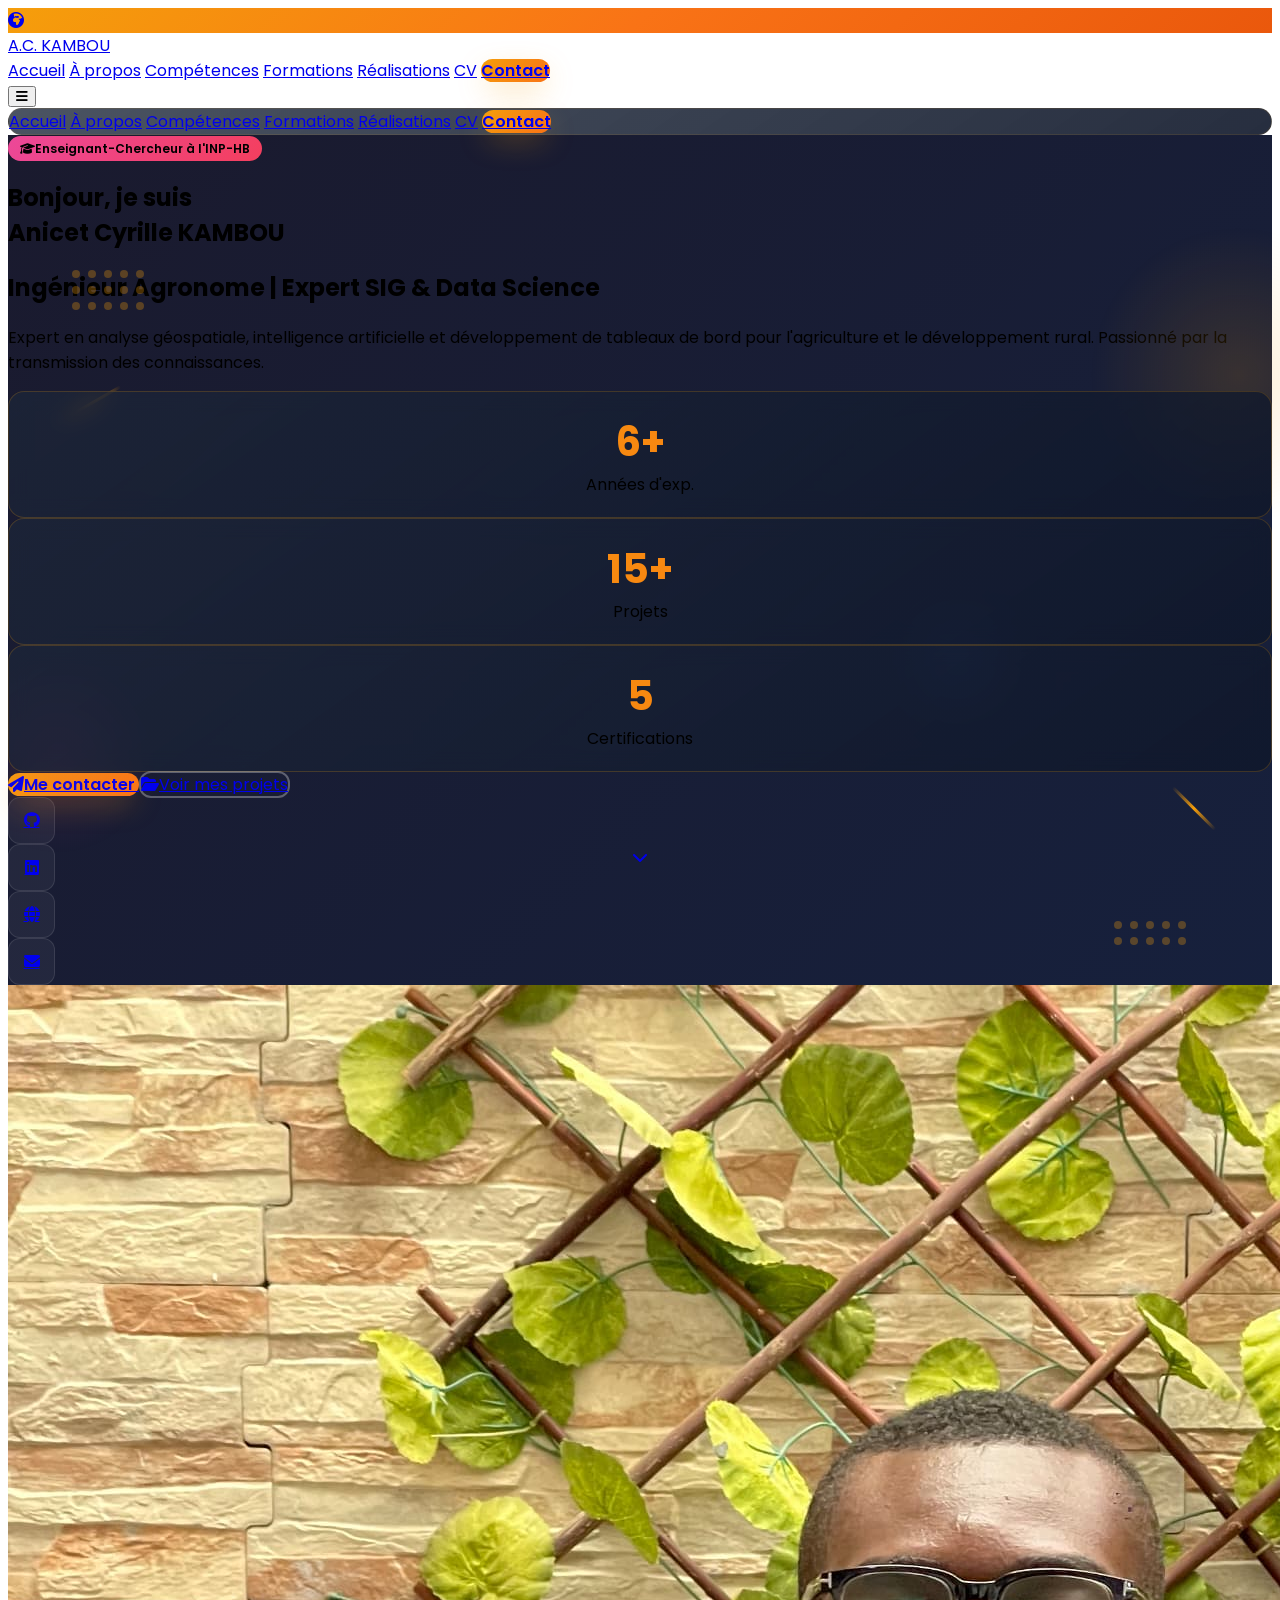
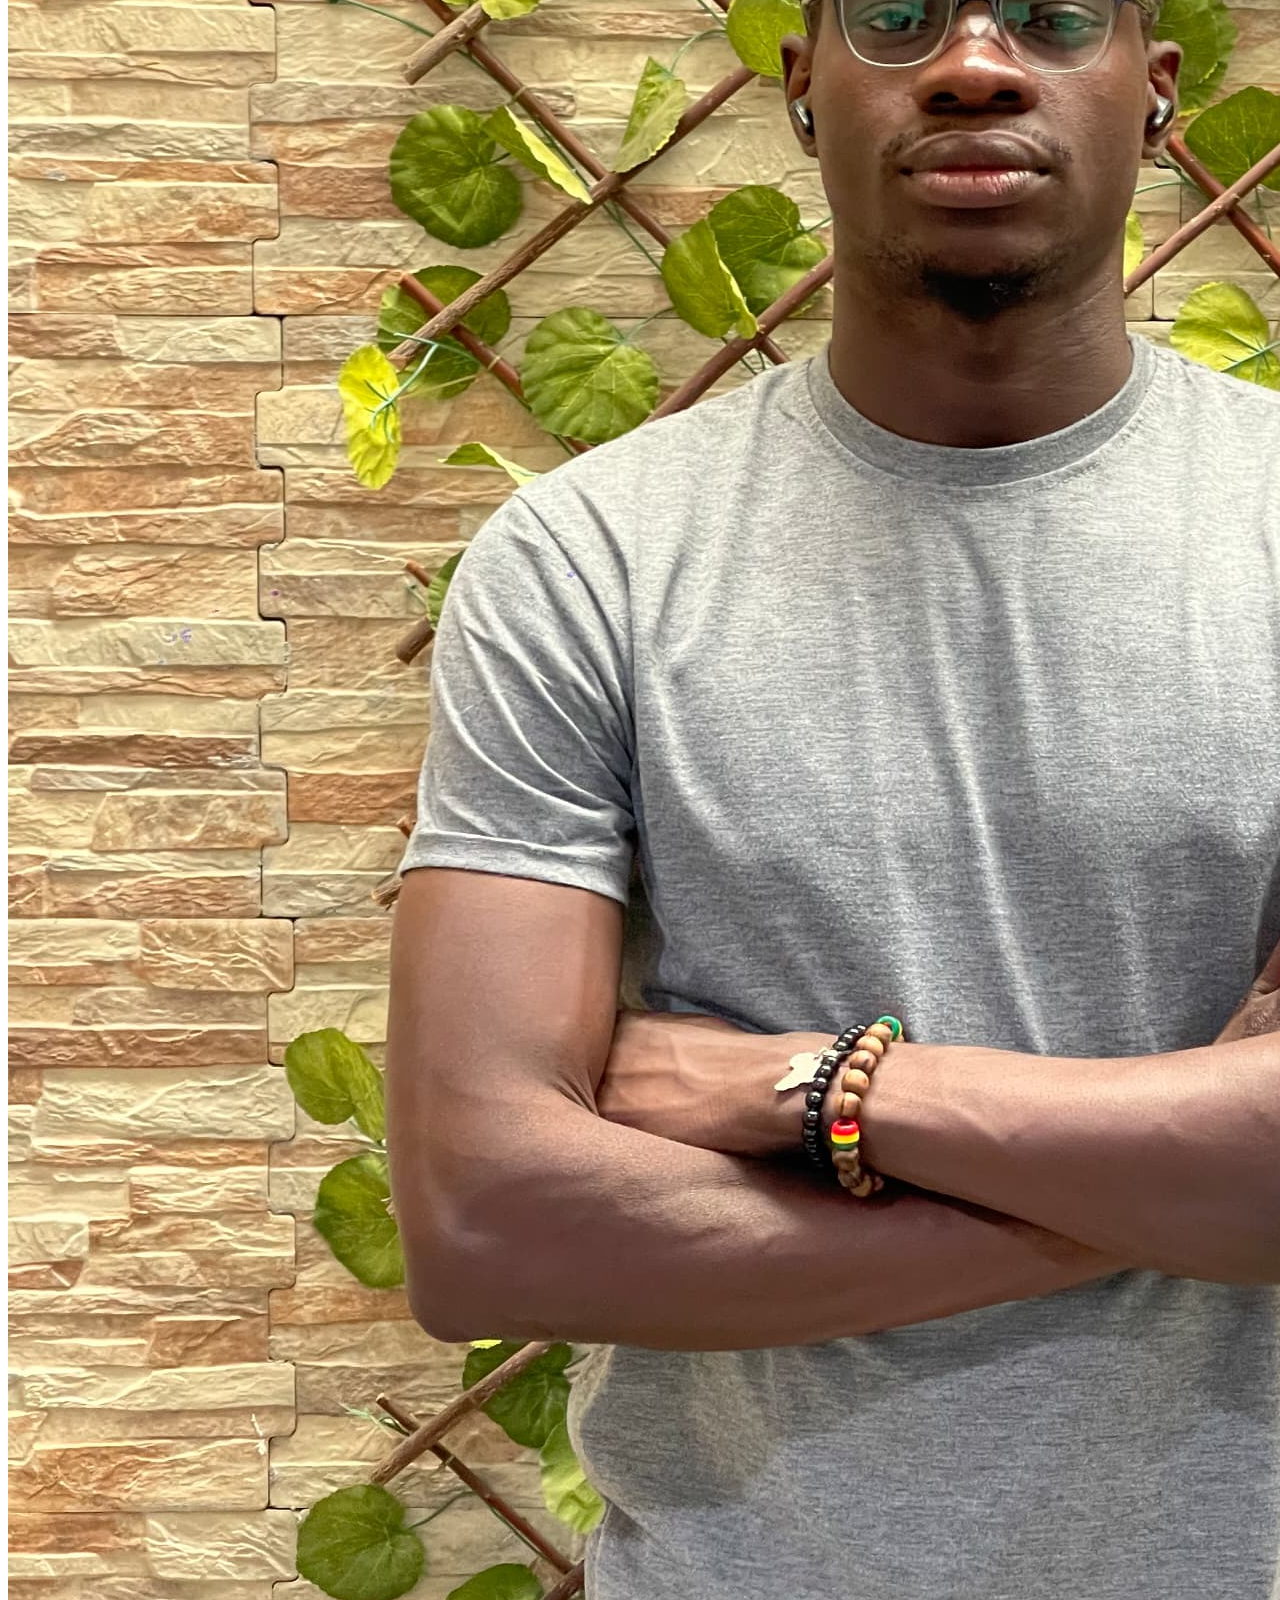
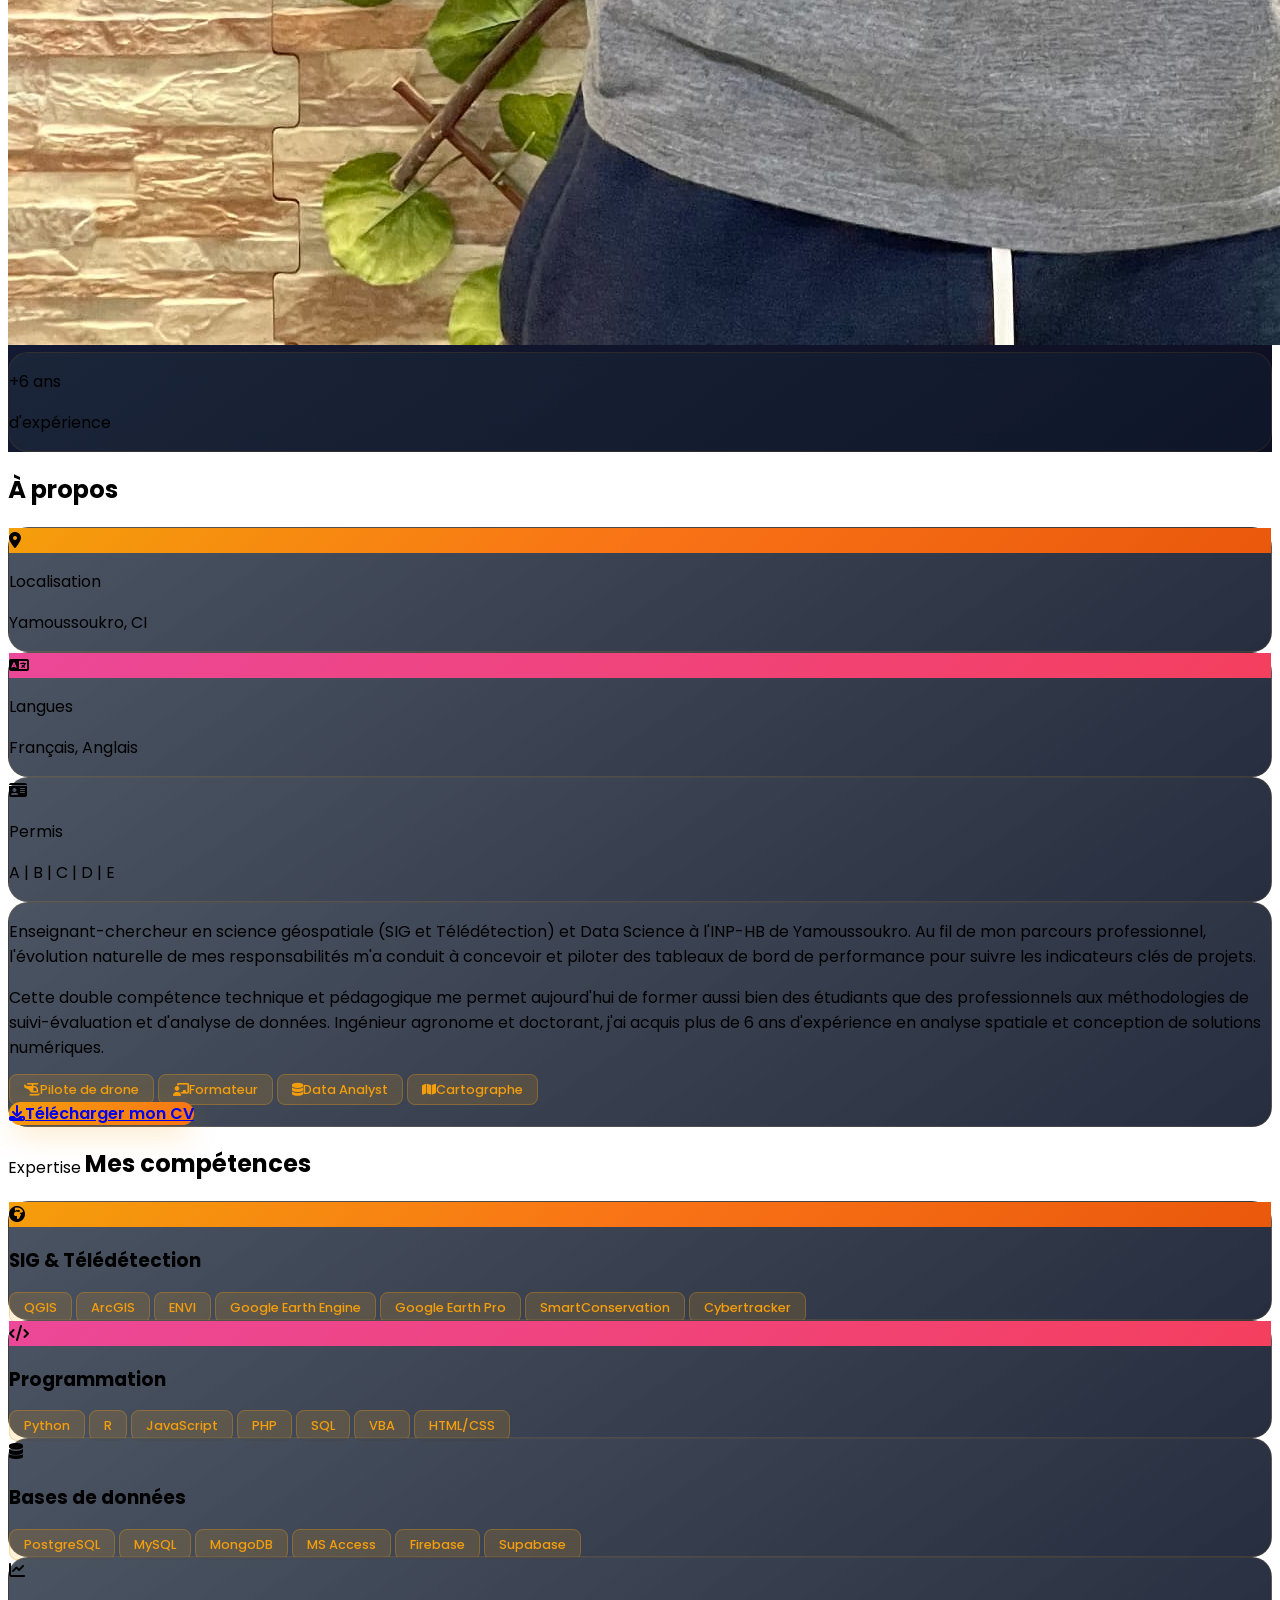
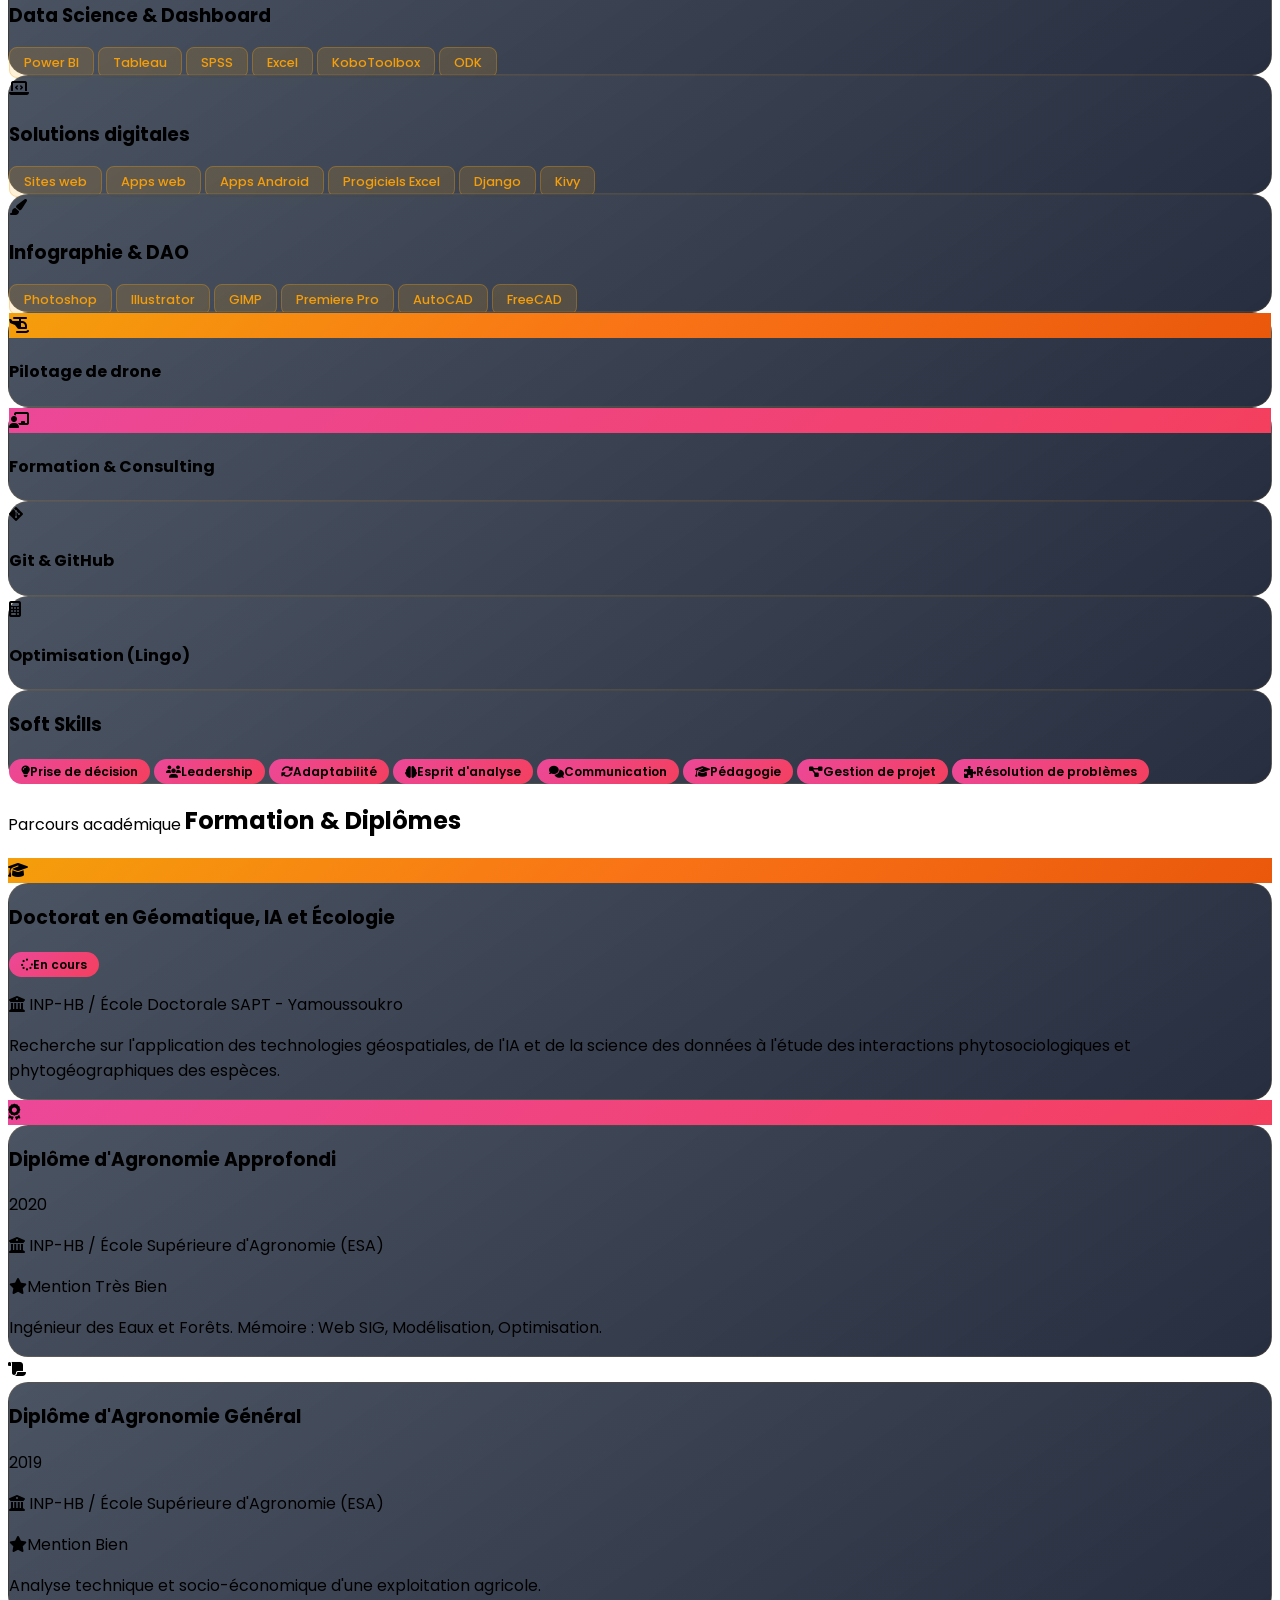
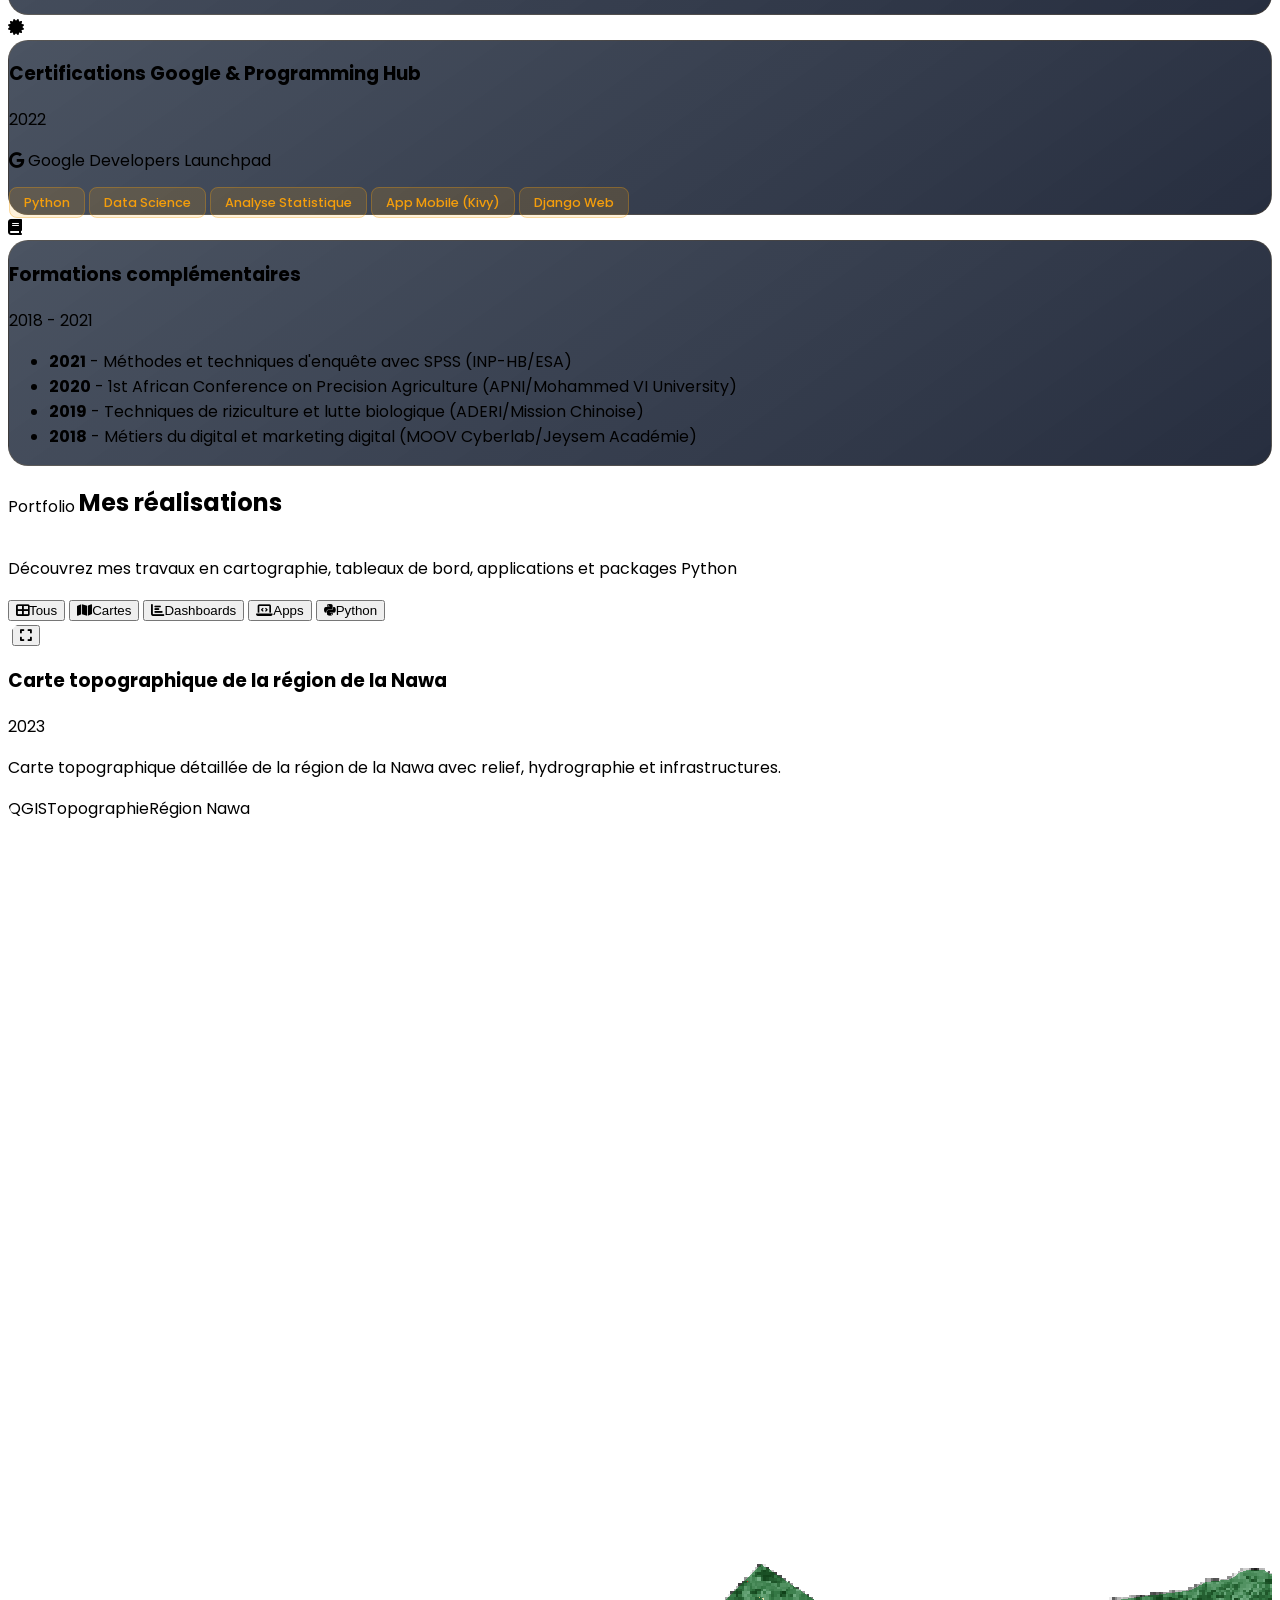
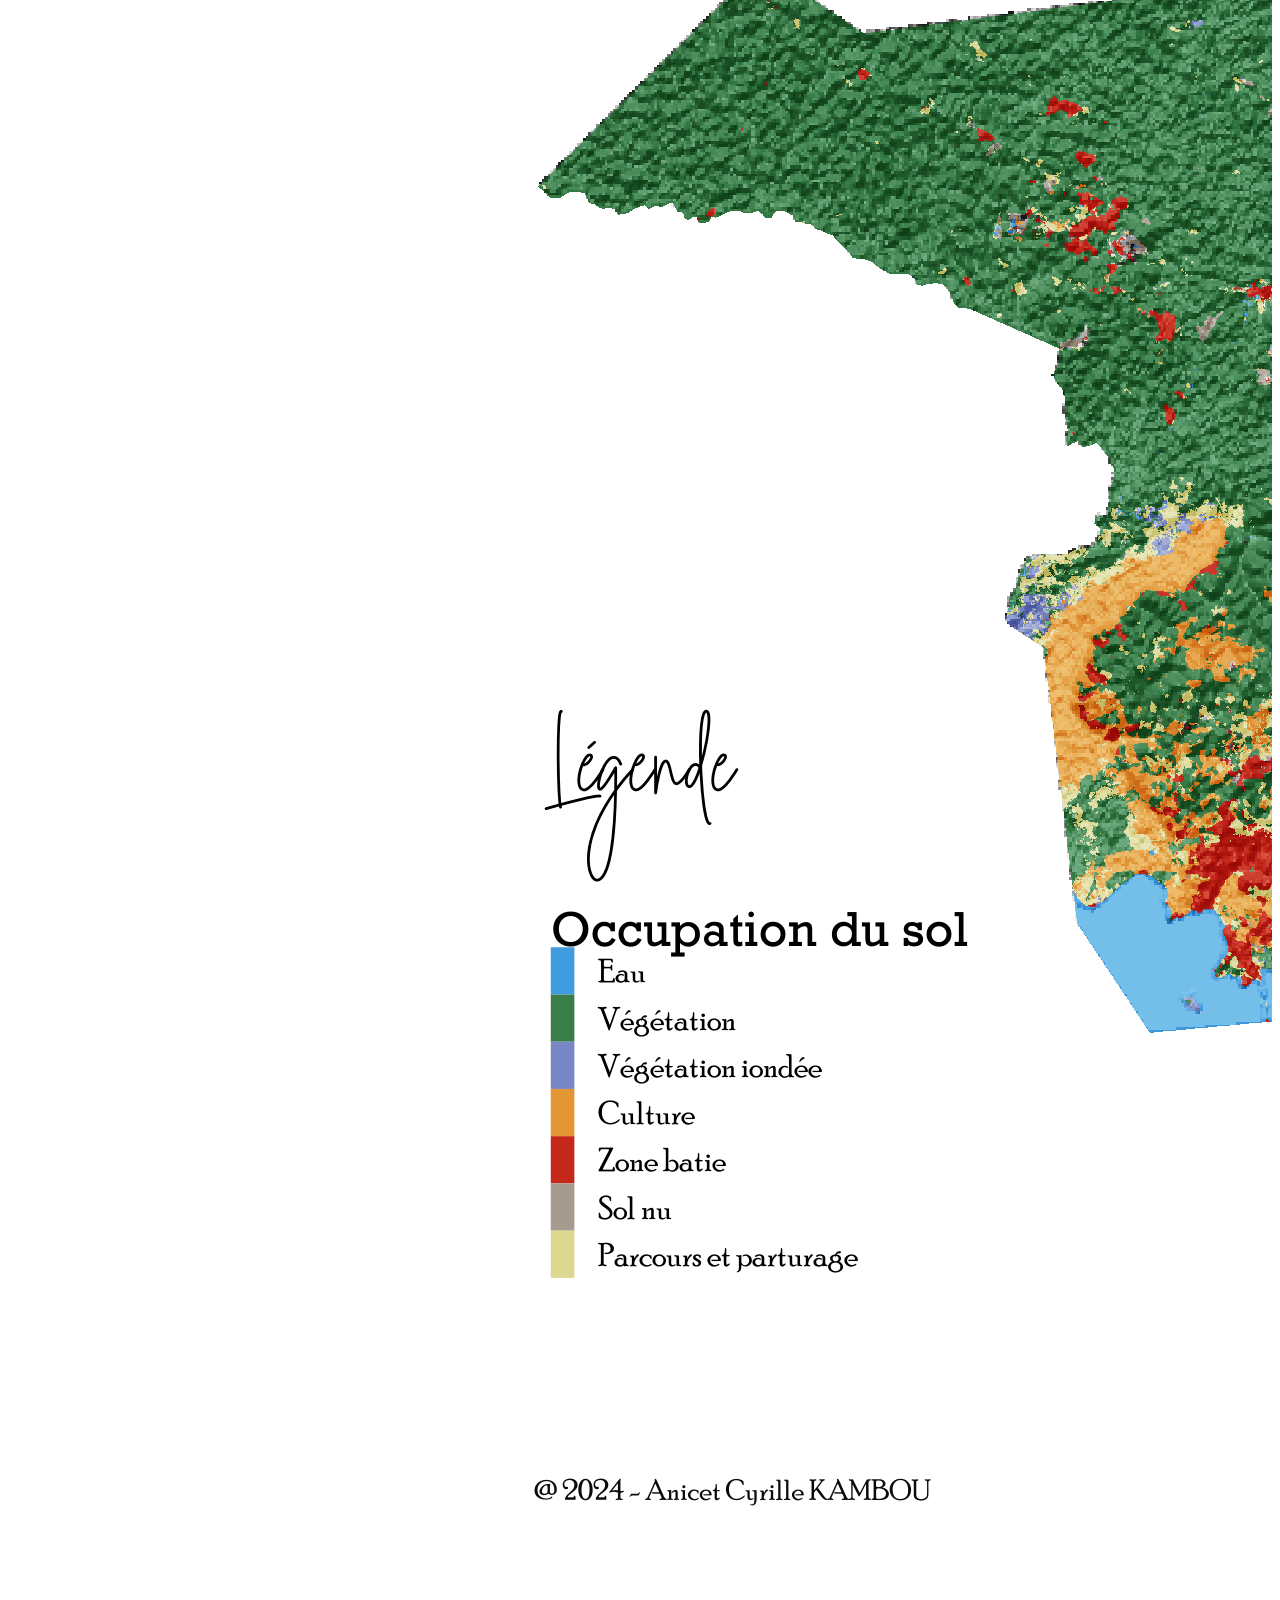
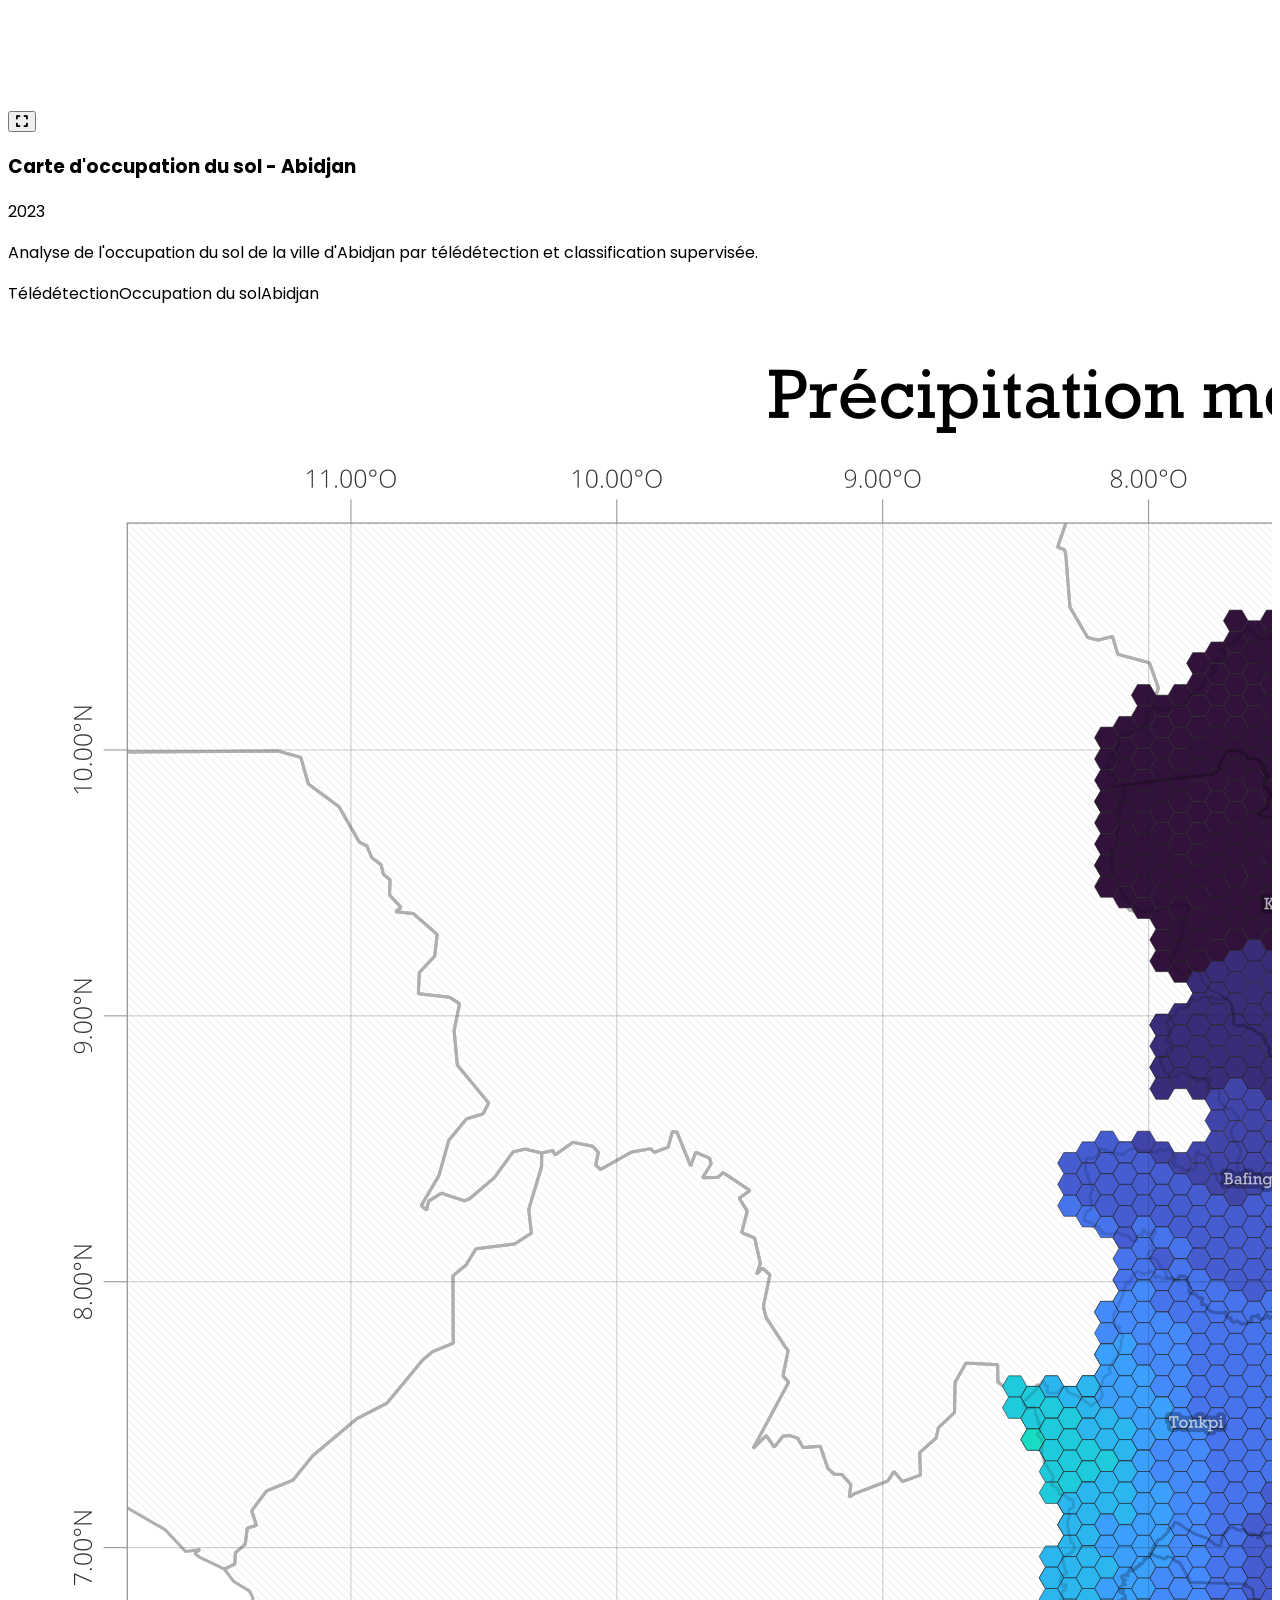
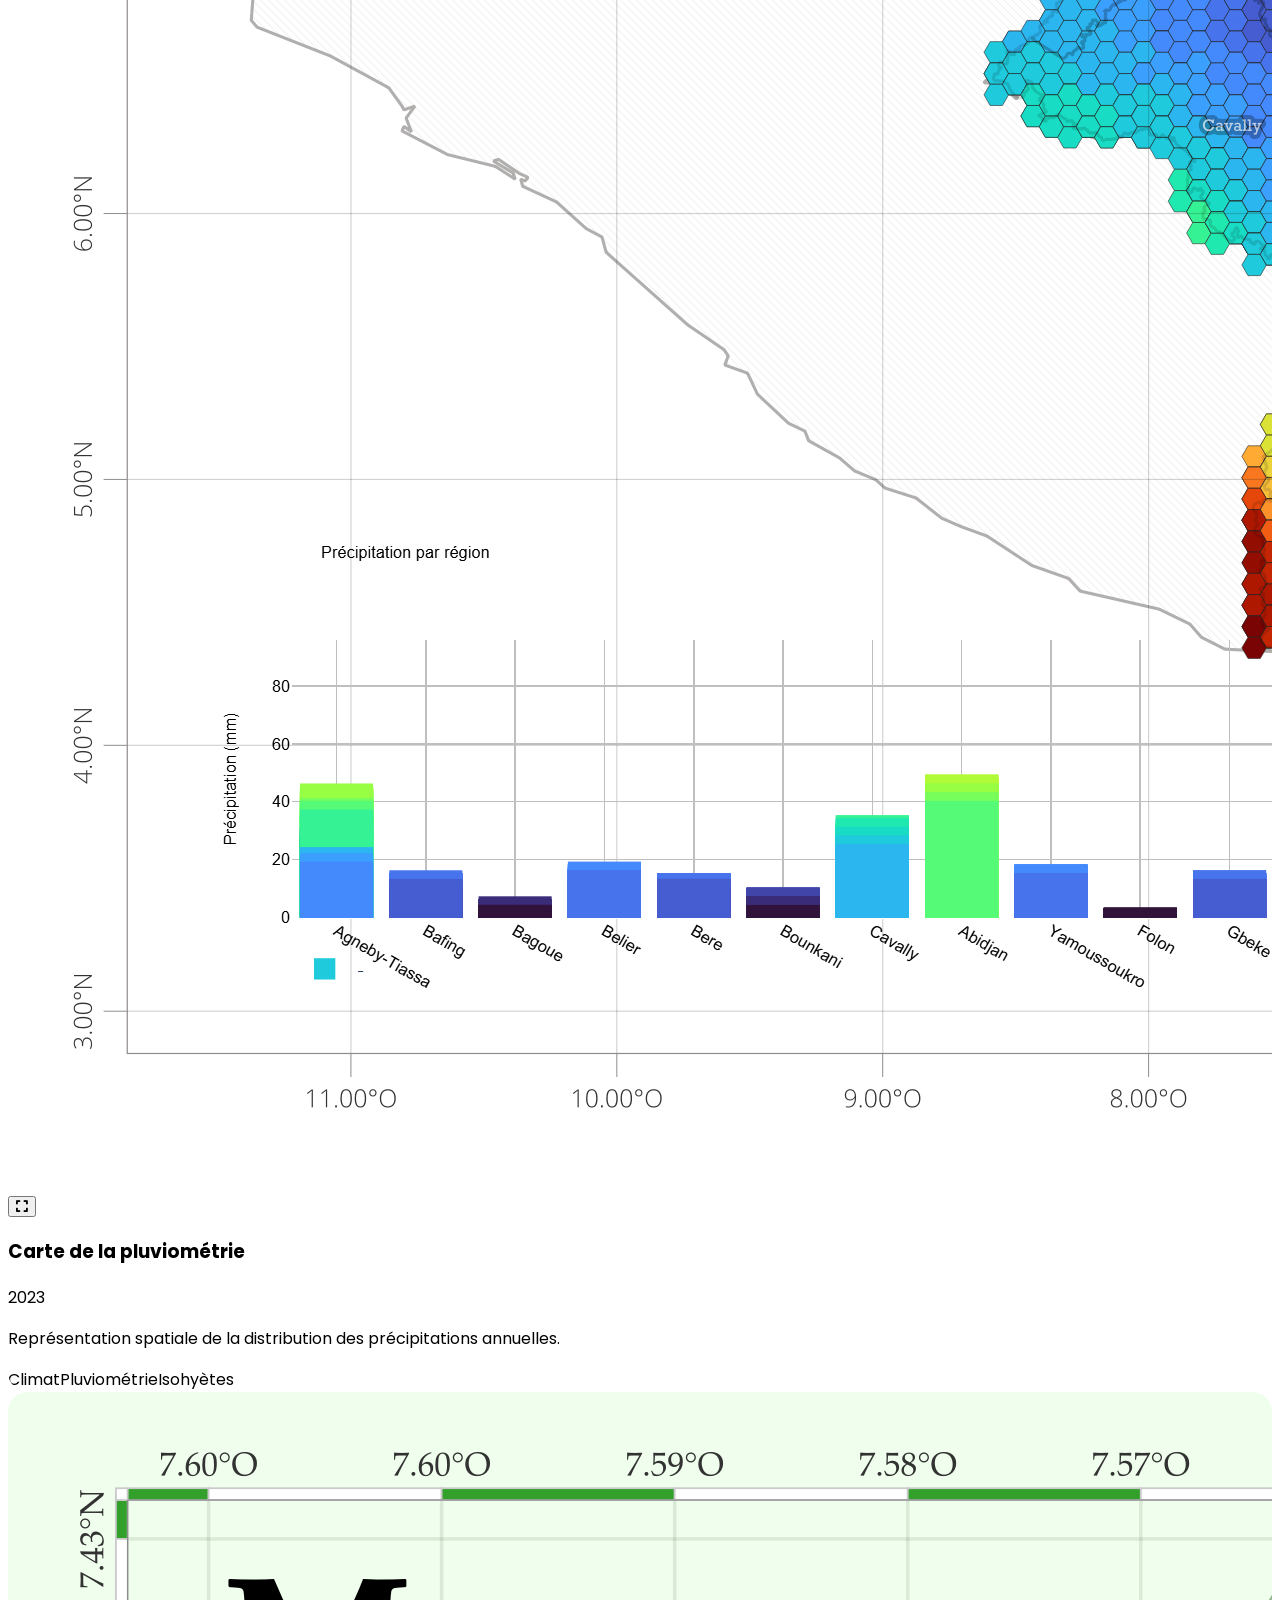
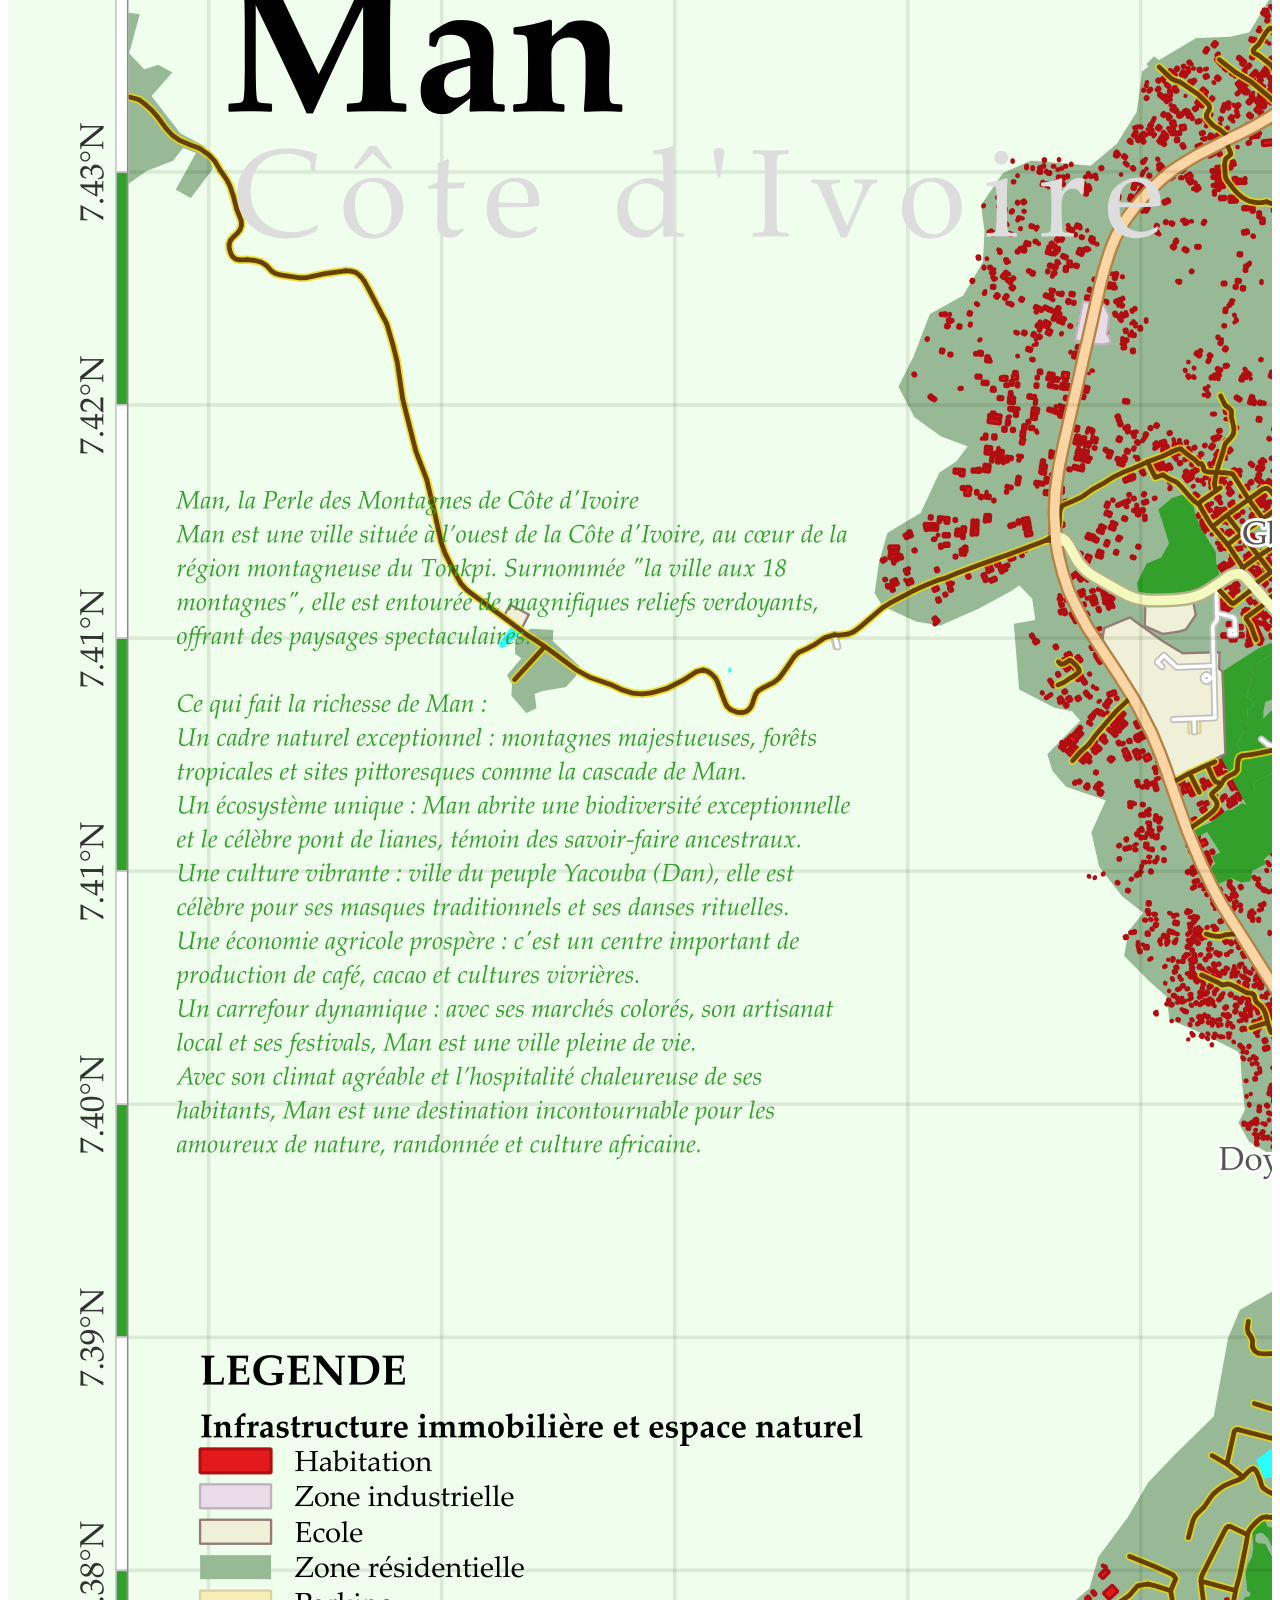
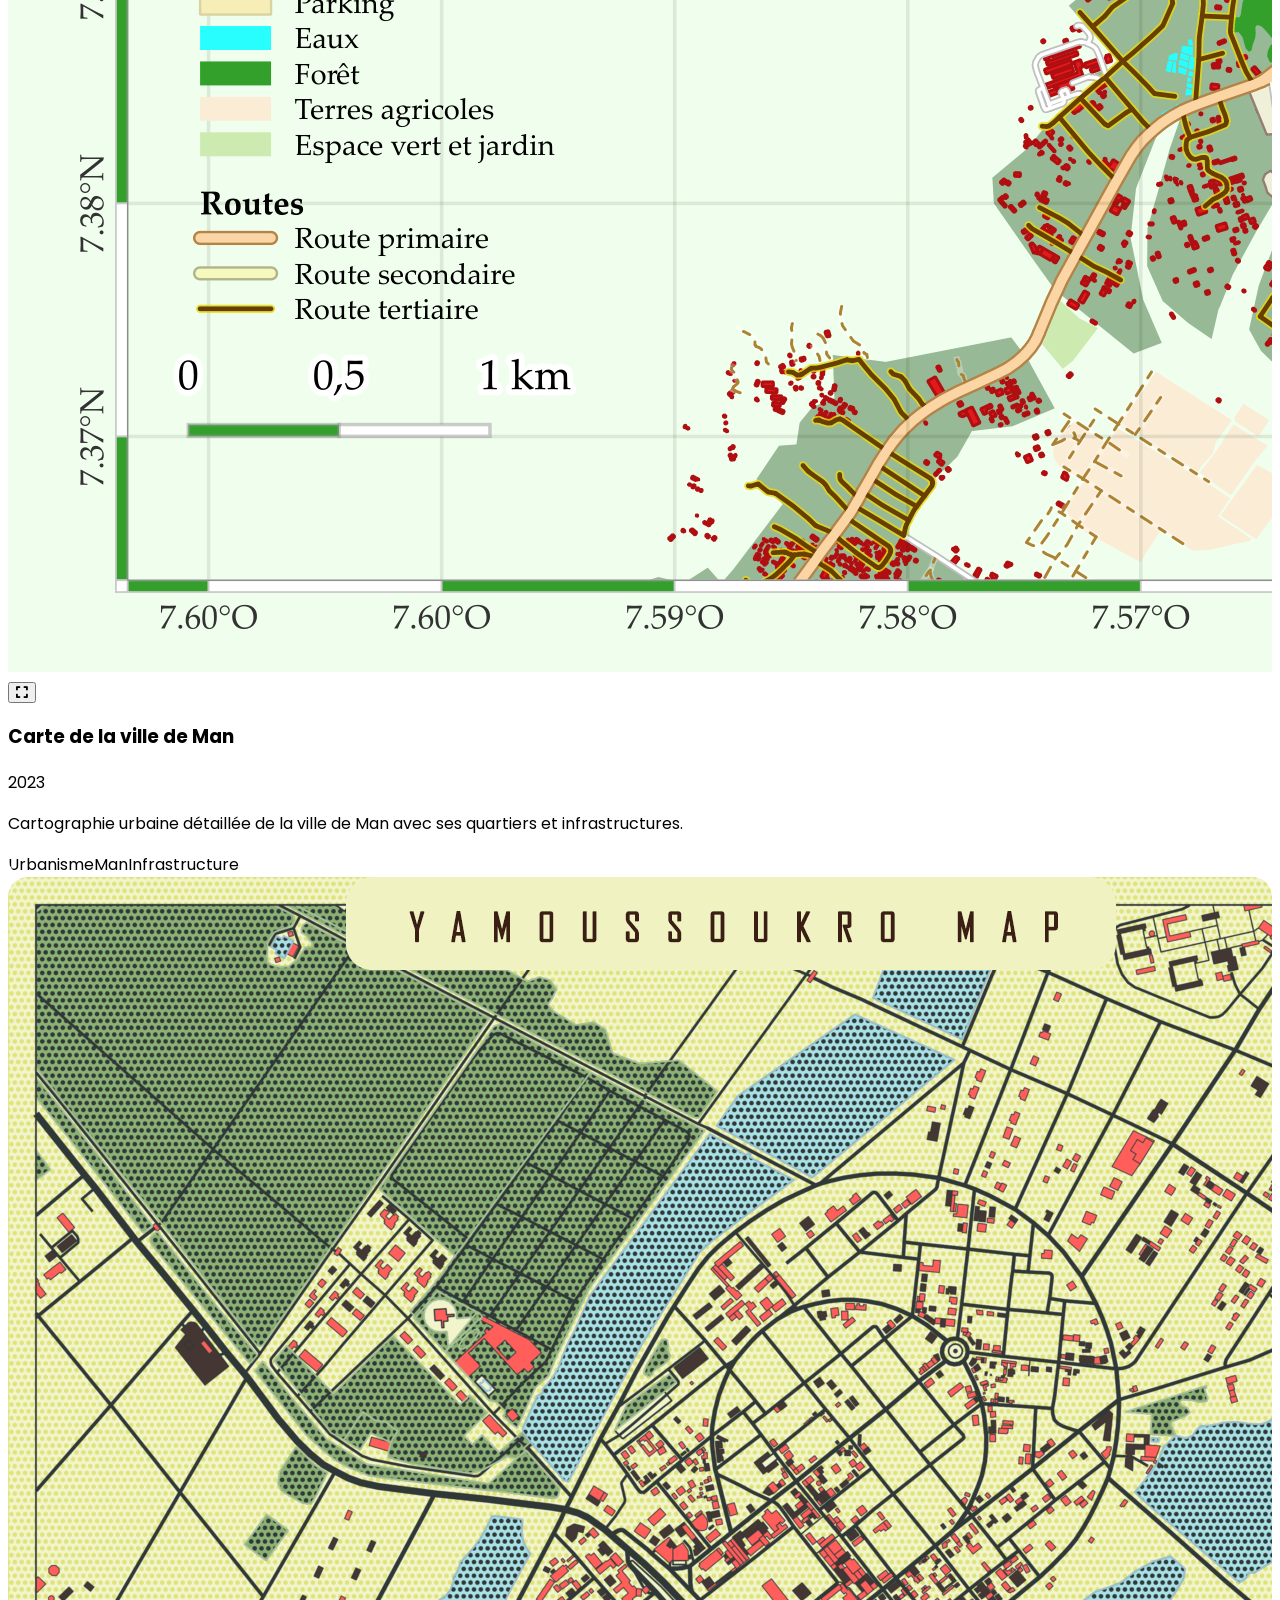
==== commit 74a3c4d2: "Mise a jour des blog" ====
--- a/index.html
+++ b/index.html
@@ -1,304 +1,1002 @@
-<!DOCTYPE html>
+﻿<!DOCTYPE html>
 <html lang="fr">
+
 <head>
     <meta charset="UTF-8">
     <meta name="viewport" content="width=device-width, initial-scale=1.0">
-    <title>Mon Portfolio</title>
+    <title>Anicet Cyrille KAMBOU - Portfolio | Expert SIG & Data Science</title>
+    
+    <!-- SEO Meta Tags -->
+    <meta name="description" content="Portfolio d'Anicet Cyrille KAMBOU, Ingénieur Agronome, Expert SIG & Data Science, Enseignant-Chercheur à l'INP-HB. Spécialisé en cartographie, télédétection, IA et tableaux de bord.">
+    <meta name="keywords" content="géomatique, SIG, cartographie, data science, télédétection, Python, QGIS, INP-HB, Yamoussoukro, Côte d'Ivoire">
+    <meta name="author" content="Anicet Cyrille KAMBOU">
+    
+    <!-- Open Graph / Facebook -->
+    <meta property="og:type" content="website">
+    <meta property="og:url" content="https://mr-kam.github.io/">
+    <meta property="og:title" content="Anicet Cyrille KAMBOU - Expert SIG & Data Science">
+    <meta property="og:description" content="Portfolio d'un expert en géomatique, cartographie et science des données spécialisé dans l'agriculture et le développement rural.">
+    <meta property="og:image" content="https://mr-kam.github.io/static/img%20profile/photo2.jpg">
+    
+    <!-- Twitter -->
+    <meta property="twitter:card" content="summary_large_image">
+    <meta property="twitter:url" content="https://mr-kam.github.io/">
+    <meta property="twitter:title" content="Anicet Cyrille KAMBOU - Expert SIG & Data Science">
+    <meta property="twitter:description" content="Portfolio d'un expert en géomatique, cartographie et science des données.">
+    <meta property="twitter:image" content="https://mr-kam.github.io/static/img%20profile/photo2.jpg">
+    
     <script src="https://cdn.tailwindcss.com"></script>
     <link rel="stylesheet" href="https://cdnjs.cloudflare.com/ajax/libs/font-awesome/6.4.0/css/all.min.css">
     <style>
         @import url('https://fonts.googleapis.com/css2?family=Poppins:wght@300;400;500;600;700&display=swap');
 
+        html {
+            scroll-behavior: smooth;
+        }
+
         body {
             font-family: 'Poppins', sans-serif;
-        }
-
+            overflow-x: hidden;
+        }
+
+        /* Gradient backgrounds inspirés du design */
         .hero-gradient {
-            background: linear-gradient(90deg, rgba(31, 31, 35, 0.95) 0%, rgba(31, 31, 35, 0.8) 100%);
-        }
-
+            background: linear-gradient(135deg, #1a1a2e 0%, #16213e 50%, #0f0f23 100%);
+        }
+
+        .gradient-primary {
+            background: linear-gradient(135deg, #f59e0b 0%, #f97316 50%, #ea580c 100%);
+        }
+
+        .gradient-accent {
+            background: linear-gradient(135deg, #ec4899 0%, #f43f5e 100%);
+        }
+
+        .gradient-card {
+            background: linear-gradient(145deg, #1e293b 0%, #0f172a 100%);
+        }
+
+        /* Formes décoratives flottantes */
+        .floating-shapes {
+            position: absolute;
+            width: 100%;
+            height: 100%;
+            overflow: hidden;
+            pointer-events: none;
+            z-index: 0;
+        }
+
+        .shape {
+            position: absolute;
+            border-radius: 50%;
+            animation: float 6s ease-in-out infinite;
+        }
+
+        .shape-1 {
+            width: 300px;
+            height: 300px;
+            background: radial-gradient(circle, rgba(245, 158, 11, 0.15) 0%, transparent 70%);
+            top: 10%;
+            right: -100px;
+            animation-delay: 0s;
+        }
+
+        .shape-2 {
+            width: 200px;
+            height: 200px;
+            background: radial-gradient(circle, rgba(236, 72, 153, 0.1) 0%, transparent 70%);
+            bottom: 20%;
+            left: -50px;
+            animation-delay: 2s;
+        }
+
+        .shape-3 {
+            width: 150px;
+            height: 150px;
+            background: radial-gradient(circle, rgba(59, 130, 246, 0.1) 0%, transparent 70%);
+            top: 50%;
+            right: 20%;
+            animation-delay: 4s;
+        }
+
+        #back-to-top{
+            z-index: 30;
+        }
+
+        /* Points décoratifs */
+        .dot-pattern {
+            position: absolute;
+            display: grid;
+            grid-template-columns: repeat(5, 8px);
+            gap: 8px;
+        }
+
+        .dot-pattern .dot {
+            width: 8px;
+            height: 8px;
+            border-radius: 50%;
+            background-color: rgba(245, 158, 11, 0.3);
+        }
+
+        .dot-pattern-1 { top: 15%; left: 5%; }
+        .dot-pattern-2 { bottom: 10%; right: 8%; }
+
+        /* Lignes décoratives */
+        .decorative-line {
+            position: absolute;
+            height: 3px;
+            background: linear-gradient(90deg, transparent, #f59e0b, transparent);
+            border-radius: 2px;
+        }
+
+        .line-1 { width: 80px; top: 30%; left: 3%; transform: rotate(-30deg); }
+        .line-2 { width: 60px; bottom: 25%; right: 5%; transform: rotate(45deg); }
+
+        /* Animation flottante */
+        @keyframes float {
+            0%, 100% { transform: translateY(0px) rotate(0deg); }
+            50% { transform: translateY(-20px) rotate(5deg); }
+        }
+
+        @keyframes pulse-glow {
+            0%, 100% { box-shadow: 0 0 20px rgba(245, 158, 11, 0.3); }
+            50% { box-shadow: 0 0 40px rgba(245, 158, 11, 0.5); }
+        }
+
+        /* Timeline */
         .timeline-line {
             position: absolute;
             top: 0;
             bottom: 0;
             left: 15px;
-            width: 2px;
-            background-color: #F59E0B;
+            width: 3px;
+            background: linear-gradient(180deg, #f59e0b 0%, #ec4899 100%);
             transform: translateX(-50%);
+            border-radius: 2px;
         }
 
         .timeline-dot {
             position: absolute;
             left: 15px;
-            width: 16px;
-            height: 16px;
+            width: 18px;
+            height: 18px;
             border-radius: 50%;
-            background-color: #F59E0B;
+            background: linear-gradient(135deg, #f59e0b, #f97316);
             transform: translateX(-50%);
+            box-shadow: 0 0 15px rgba(245, 158, 11, 0.5);
         }
 
         .transition-all {
-            transition: all 0.3s ease;
+            transition: all 0.4s cubic-bezier(0.4, 0, 0.2, 1);
+        }
+
+        /* Cards avec effet moderne */
+        .card-modern {
+            background: linear-gradient(145deg, rgba(30, 41, 59, 0.8), rgba(15, 23, 42, 0.9));
+            backdrop-filter: blur(10px);
+            -webkit-backdrop-filter: blur(10px);
+            border: 1px solid rgba(245, 158, 11, 0.1);
+            border-radius: 20px;
+        }
+
+        .card-modern:hover {
+            border-color: rgba(245, 158, 11, 0.4);
+            transform: translateY(-8px);
+            box-shadow: 0 25px 50px -12px rgba(245, 158, 11, 0.15);
+        }
+
+        .project-card {
+            border-radius: 20px;
+            overflow: hidden;
         }
 
         .project-card:hover {
-            transform: translateY(-5px);
+            transform: translateY(-8px) scale(1.02);
+            box-shadow: 0 30px 60px -12px rgba(0, 0, 0, 0.4);
         }
 
         .project-overlay {
             opacity: 0;
-            transition: opacity 0.3s ease;
+            transition: opacity 0.4s ease;
+            background: linear-gradient(135deg, rgba(245, 158, 11, 0.9), rgba(236, 72, 153, 0.9));
         }
 
         .project-card:hover .project-overlay {
             opacity: 1;
         }
+
+        /* Boutons modernes */
+        .btn-primary {
+            background: linear-gradient(135deg, #f59e0b 0%, #f97316 100%);
+            box-shadow: 0 10px 30px -5px rgba(245, 158, 11, 0.4);
+            border-radius: 12px;
+            font-weight: 600;
+            transition: all 0.3s ease;
+        }
+
+        .btn-primary:hover {
+            transform: translateY(-3px);
+            box-shadow: 0 15px 40px -5px rgba(245, 158, 11, 0.5);
+        }
+
+        .btn-secondary {
+            background: transparent;
+            border: 2px solid rgba(255, 255, 255, 0.3);
+            border-radius: 12px;
+            backdrop-filter: blur(10px);
+            -webkit-backdrop-filter: blur(10px);
+            transition: all 0.3s ease;
+        }
+
+        .btn-secondary:hover {
+            border-color: #f59e0b;
+            background: rgba(245, 158, 11, 0.1);
+            color: #f59e0b;
+        }
+
+        /* Photo de profil avec glow */
+        .profile-glow {
+            animation: pulse-glow 3s ease-in-out infinite;
+        }
+
+        /* Badge accent */
+        .badge-accent {
+            background: linear-gradient(135deg, #ec4899, #f43f5e);
+            border-radius: 20px;
+            padding: 4px 12px;
+            font-size: 0.75rem;
+            font-weight: 600;
+        }
+
+        /* Icônes sociales */
+        .social-icon {
+            width: 45px;
+            height: 45px;
+            display: flex;
+            align-items: center;
+            justify-content: center;
+            border-radius: 12px;
+            background: rgba(255, 255, 255, 0.05);
+            border: 1px solid rgba(255, 255, 255, 0.1);
+            transition: all 0.3s ease;
+        }
+
+        .social-icon:hover {
+            background: linear-gradient(135deg, #f59e0b, #f97316);
+            border-color: transparent;
+            transform: translateY(-3px);
+        }
+
+        .social-icon:hover i {
+            color: #1a1a2e;
+        }
+
+        /* Section headers */
+        .section-title {
+            position: relative;
+            display: inline-block;
+        }
+
+        /* La barre décorative est maintenant gérée par une div séparée pour un meilleur contrôle */
+
+        /* Scroll indicator */
+        .scroll-indicator {
+            position: absolute;
+            bottom: 30px;
+            left: 50%;
+            transform: translateX(-50%);
+            animation: bounce 2s infinite;
+        }
+
+        @keyframes bounce {
+            0%, 20%, 50%, 80%, 100% { transform: translateX(-50%) translateY(0); }
+            40% { transform: translateX(-50%) translateY(-10px); }
+            60% { transform: translateX(-50%) translateY(-5px); }
+        }
+
+        /* Stats cards */
+        .stat-card {
+            background: linear-gradient(145deg, rgba(30, 41, 59, 0.6), rgba(15, 23, 42, 0.8));
+            border: 1px solid rgba(245, 158, 11, 0.2);
+            border-radius: 16px;
+            padding: 20px;
+            text-align: center;
+            backdrop-filter: blur(10px);
+            -webkit-backdrop-filter: blur(10px);
+        }
+
+        .stat-number {
+            font-size: 2.5rem;
+            font-weight: 700;
+            background: linear-gradient(135deg, #f59e0b, #f97316);
+            -webkit-background-clip: text;
+            -webkit-text-fill-color: transparent;
+            background-clip: text;
+        }
+
+        /* Skill tags */
+        .skill-tag {
+            background: rgba(245, 158, 11, 0.15);
+            border: 1px solid rgba(245, 158, 11, 0.3);
+            color: #f59e0b;
+            border-radius: 8px;
+            padding: 6px 14px;
+            font-size: 0.8rem;
+            font-weight: 500;
+            transition: all 0.3s ease;
+        }
+
+        .skill-tag:hover {
+            background: rgba(245, 158, 11, 0.25);
+            transform: scale(1.05);
+        }
+
+        /* Focus styles pour l'accessibilité */
+        *:focus-visible {
+            outline: 2px solid #f59e0b;
+            outline-offset: 2px;
+        }
+        
+        .btn-primary:focus-visible,
+        .btn-secondary:focus-visible {
+            outline: 3px solid #f59e0b;
+            outline-offset: 3px;
+        }
+        
+        .social-icon:focus-visible {
+            outline: 2px solid #f59e0b;
+            outline-offset: 2px;
+        }
+
+        /* ========== Media Queries Mobile ========== */
+        
+        /* Tablettes et petits écrans */
+        @media (max-width: 768px) {
+            /* Masquer les éléments décoratifs */
+            .floating-shapes,
+            .dot-pattern,
+            .decorative-line {
+                display: none !important;
+            }
+            
+            /* Réduire les formes décoratives de fond */
+            .shape, .shape-1, .shape-2, .shape-3 {
+                display: none;
+            }
+            
+            /* Stat cards plus compacts */
+            .stat-card {
+                padding: 12px 8px;
+            }
+            
+            .stat-number {
+                font-size: 1.8rem;
+            }
+            
+            /* Timeline mobile */
+            .timeline-line {
+                left: 12px;
+            }
+            
+            .timeline-dot {
+                left: 12px;
+                width: 14px;
+                height: 14px;
+            }
+        }
+        
+        /* Très petits écrans (smartphones) */
+        @media (max-width: 480px) {
+            /* Texte plus compact */
+            h1 {
+                font-size: 1.75rem !important;
+                line-height: 1.2;
+            }
+            
+            h2 {
+                font-size: 1.5rem !important;
+            }
+            
+            /* Cards */
+            .card-modern {
+                border-radius: 12px;
+            }
+            
+            .project-card {
+                border-radius: 12px;
+            }
+            
+            /* Boutons */
+            .btn-primary, .btn-secondary {
+                padding: 12px 16px;
+                font-size: 0.875rem;
+            }
+            
+            /* Photo de profil */
+            .profile-glow {
+                width: 200px;
+                height: 200px;
+            }
+            
+            /* Icônes sociales */
+            .social-icon {
+                width: 40px;
+                height: 40px;
+            }
+            
+            /* Stat cards très compacts */
+            .stat-card {
+                padding: 10px 6px;
+            }
+            
+            .stat-number {
+                font-size: 1.5rem;
+            }
+            
+            /* Badge expérience repositionné */
+            .card-modern.absolute {
+                padding: 8px !important;
+            }
+        }
+
+        /* Amélioration du scroll horizontal */
+        @media (max-width: 640px) {
+            body {
+                overflow-x: hidden;
+            }
+            
+            .container {
+                padding-left: 1rem;
+                padding-right: 1rem;
+            }
+            
+            /* Filter buttons wrap mieux */
+            .filter-btn {
+                font-size: 0.75rem;
+                padding: 8px 12px;
+            }
+        }
     </style>
 </head>
+
 <body class="bg-gray-900 text-white">
     <!-- Navigation -->
-    <header class="fixed w-full z-50 bg-gray-900/90 backdrop-blur-sm border-b border-amber-500/20">
+    <header class="fixed w-full z-50 bg-gray-900/80 backdrop-blur-lg border-b border-gray-800">
         <div class="container mx-auto px-6 py-4">
             <nav class="flex items-center justify-between">
-                <a href="#" class="text-amber-500 text-3xl font-bold">
-                    <i class="fas fa-code mr-2"></i> Portfolio
+                <!-- Logo -->
+                <a href="#" class="flex items-center gap-3 group">
+                    <div class="w-10 h-10 rounded-xl gradient-primary flex items-center justify-center group-hover:scale-110 transition-transform">
+                        <i class="fas fa-globe-africa text-gray-900"></i>
+                    </div>
+                    <span class="text-xl font-bold gradient-text">A.C. KAMBOU</span>
                 </a>
 
                 <!-- Desktop Menu -->
-                <div class="hidden md:flex space-x-8">
-                    <a href="#accueil" class="text-white hover:text-amber-500 transition-colors">Accueil</a>
-                    <a href="#apropos" class="text-white hover:text-amber-500 transition-colors">À propos</a>
-                    <a href="#competences" class="text-white hover:text-amber-500 transition-colors">Compétences</a>
-                    <a href="#formations" class="text-white hover:text-amber-500 transition-colors">Formations</a>
-                    <a href="#realisations" class="text-white hover:text-amber-500 transition-colors">Réalisations</a>
-                    <a href="#cv" class="text-white hover:text-amber-500 transition-colors">CV</a>
-                    <a href="#blog" class="text-white hover:text-amber-500 transition-colors">Blog</a>
-                    <a href="#contact" class="text-white hover:text-amber-500 transition-colors">Contact</a>
+                <div class="hidden md:flex items-center gap-1">
+                    <a href="#accueil" class="px-4 py-2 text-gray-300 hover:text-amber-400 hover:bg-amber-500/10 rounded-lg transition-all text-sm">Accueil</a>
+                    <a href="#apropos" class="px-4 py-2 text-gray-300 hover:text-amber-400 hover:bg-amber-500/10 rounded-lg transition-all text-sm">À propos</a>
+                    <a href="#competences" class="px-4 py-2 text-gray-300 hover:text-amber-400 hover:bg-amber-500/10 rounded-lg transition-all text-sm">Compétences</a>
+                    <a href="#formations" class="px-4 py-2 text-gray-300 hover:text-amber-400 hover:bg-amber-500/10 rounded-lg transition-all text-sm">Formations</a>
+                    <a href="#realisations" class="px-4 py-2 text-gray-300 hover:text-amber-400 hover:bg-amber-500/10 rounded-lg transition-all text-sm">Réalisations</a>
+                    <a href="#cv" class="px-4 py-2 text-gray-300 hover:text-amber-400 hover:bg-amber-500/10 rounded-lg transition-all text-sm">CV</a>
+                    <a href="#contact" class="btn-primary px-5 py-2 text-gray-900 text-sm ml-4">Contact</a>
                 </div>
 
                 <!-- Mobile Menu Button -->
-                <div class="md:hidden">
-                    <button id="menu-toggle" class="text-white focus:outline-none">
-                        <i class="fas fa-bars text-2xl"></i>
-                    </button>
-                </div>
+                <button id="menu-toggle" aria-label="Ouvrir le menu" aria-expanded="false" aria-controls="mobile-menu" class="md:hidden w-10 h-10 rounded-xl bg-gray-800 flex items-center justify-center hover:bg-gray-700 transition-colors">
+                    <i class="fas fa-bars"></i>
+                </button>
             </nav>
 
             <!-- Mobile Menu -->
             <div id="mobile-menu" class="hidden md:hidden mt-4 pb-4">
-                <div class="flex flex-col space-y-4">
-                    <a href="#accueil" class="text-white hover:text-amber-500 transition-colors">Accueil</a>
-                    <a href="#apropos" class="text-white hover:text-amber-500 transition-colors">À propos</a>
-                    <a href="#competences" class="text-white hover:text-amber-500 transition-colors">Compétences</a>
-                    <a href="#formations" class="text-white hover:text-amber-500 transition-colors">Formations</a>
-                    <a href="#realisations" class="text-white hover:text-amber-500 transition-colors">Réalisations</a>
-                    <a href="#cv" class="text-white hover:text-amber-500 transition-colors">CV</a>
-                    <a href="#blog" class="text-white hover:text-amber-500 transition-colors">Blog</a>
-                    <a href="#contact" class="text-white hover:text-amber-500 transition-colors">Contact</a>
+                <div class="card-modern p-4 flex flex-col gap-2">
+                    <a href="#accueil" class="px-4 py-3 text-gray-300 hover:text-amber-400 hover:bg-amber-500/10 rounded-xl transition-all">Accueil</a>
+                    <a href="#apropos" class="px-4 py-3 text-gray-300 hover:text-amber-400 hover:bg-amber-500/10 rounded-xl transition-all">À propos</a>
+                    <a href="#competences" class="px-4 py-3 text-gray-300 hover:text-amber-400 hover:bg-amber-500/10 rounded-xl transition-all">Compétences</a>
+                    <a href="#formations" class="px-4 py-3 text-gray-300 hover:text-amber-400 hover:bg-amber-500/10 rounded-xl transition-all">Formations</a>
+                    <a href="#realisations" class="px-4 py-3 text-gray-300 hover:text-amber-400 hover:bg-amber-500/10 rounded-xl transition-all">Réalisations</a>
+                    <a href="#cv" class="px-4 py-3 text-gray-300 hover:text-amber-400 hover:bg-amber-500/10 rounded-xl transition-all">CV</a>
+                    <a href="#contact" class="btn-primary py-3 text-gray-900 text-center mt-2">Contact</a>
                 </div>
             </div>
         </div>
     </header>
 
     <!-- Hero Section -->
-    <section id="accueil" class="min-h-screen hero-gradient flex items-center pt-16">
-        <div class="container mx-auto px-6 py-16 flex flex-col md:flex-row items-center">
-            <div class="md:w-1/2 mb-12 md:mb-0">
-                <h1 class="text-4xl md:text-6xl font-bold mb-4">Je suis <span class="text-amber-500">Anicet Cyrille KAMBOU</span></h1>
-                <h2 class="text-xl md:text-2xl mb-8 text-gray-300">Ingénieur Agronome & Développeur & Enseigant-chercheur</h2>
-                <p class="text-gray-300 mb-8 max-w-md">Penser, concevoir, utiliser, former, c'est ce que je sais faire.</p>
-                <div class="flex flex-col sm:flex-row space-y-4 sm:space-y-0 sm:space-x-4">
-                    <a href="#contact" class="btn bg-amber-500 hover:bg-amber-600 text-gray-900 font-medium py-3 px-6 rounded-md transition-colors text-center">Me contacter</a>
-                    <a href="#realisations" class="btn border border-white hover:border-amber-500 hover:text-amber-500 font-medium py-3 px-6 rounded-md transition-colors text-center">Voir mes projets</a>
-                </div>
-                <div class="flex mt-8 space-x-4">
-                    <a href="#" class="text-gray-300 hover:text-white transition-colors">
-                        <i class="fab fa-github text-2xl"></i>
+    <section id="accueil" class="min-h-screen hero-gradient flex items-center pt-16 relative">
+        <!-- Formes décoratives (masquées sur mobile) -->
+        <div class="floating-shapes hidden md:block">
+            <div class="shape shape-1"></div>
+            <div class="shape shape-2"></div>
+            <div class="shape shape-3"></div>
+            <div class="dot-pattern dot-pattern-1">
+                <span class="dot"></span><span class="dot"></span><span class="dot"></span><span class="dot"></span><span class="dot"></span>
+                <span class="dot"></span><span class="dot"></span><span class="dot"></span><span class="dot"></span><span class="dot"></span>
+                <span class="dot"></span><span class="dot"></span><span class="dot"></span><span class="dot"></span><span class="dot"></span>
+            </div>
+            <div class="dot-pattern dot-pattern-2">
+                <span class="dot"></span><span class="dot"></span><span class="dot"></span><span class="dot"></span><span class="dot"></span>
+                <span class="dot"></span><span class="dot"></span><span class="dot"></span><span class="dot"></span><span class="dot"></span>
+            </div>
+            <div class="decorative-line line-1"></div>
+            <div class="decorative-line line-2"></div>
+        </div>
+
+        <div class="container mx-auto px-4 sm:px-6 py-12 sm:py-16 flex flex-col md:flex-row items-center relative z-10">
+            <div class="md:w-1/2 mb-12 md:mb-0 text-center md:text-left">
+                <span class="badge-accent inline-block mb-4 text-xs sm:text-sm">
+                    <i class="fas fa-graduation-cap mr-2"></i>Enseignant-Chercheur à l'INP-HB
+                </span>
+                <h1 class="text-3xl sm:text-4xl md:text-6xl font-bold mb-4 leading-tight">
+                    Bonjour, je suis<br>
+                    <span class="bg-gradient-to-r from-amber-400 via-orange-500 to-pink-500 bg-clip-text text-transparent">
+                        Anicet Cyrille KAMBOU
+                    </span>
+                </h1>
+                <h2 class="text-lg sm:text-xl md:text-2xl mb-6 text-gray-300 font-light">
+                    Ingénieur Agronome | Expert SIG & Data Science
+                </h2>
+                <p class="text-gray-400 mb-8 max-w-lg leading-relaxed text-sm sm:text-base mx-auto md:mx-0">
+                    Expert en analyse géospatiale, intelligence artificielle et développement de tableaux de bord 
+                    pour l'agriculture et le développement rural. Passionné par la transmission des connaissances.
+                </p>
+                
+                <!-- Stats rapides -->
+                <div class="flex gap-3 sm:gap-6 mb-8">
+                    <div class="stat-card flex-1">
+                        <div class="stat-number text-2xl sm:text-4xl">6+</div>
+                        <div class="text-gray-400 text-xs sm:text-sm">Années d'exp.</div>
+                    </div>
+                    <div class="stat-card flex-1">
+                        <div class="stat-number text-2xl sm:text-4xl">15+</div>
+                        <div class="text-gray-400 text-xs sm:text-sm">Projets</div>
+                    </div>
+                    <div class="stat-card flex-1">
+                        <div class="stat-number text-2xl sm:text-4xl">5</div>
+                        <div class="text-gray-400 text-xs sm:text-sm">Certifications</div>
+                    </div>
+                </div>
+
+                <div class="flex flex-col sm:flex-row gap-3 sm:gap-4 mb-8 justify-center md:justify-start">
+                    <a href="#contact" class="btn-primary text-gray-900 font-medium py-3 sm:py-4 px-6 sm:px-8 text-center text-sm sm:text-base">
+                        <i class="fas fa-paper-plane mr-2"></i>Me contacter
                     </a>
-                    <a href="#" class="text-gray-300 hover:text-white transition-colors">
-                        <i class="fab fa-linkedin text-2xl"></i>
+                    <a href="#realisations" class="btn-secondary text-white font-medium py-3 sm:py-4 px-6 sm:px-8 text-center text-sm sm:text-base">
+                        <i class="fas fa-folder-open mr-2"></i>Voir mes projets
                     </a>
-                    <a href="#" class="text-gray-300 hover:text-white transition-colors">
-                        <i class="fab fa-twitter text-2xl"></i>
+                </div>
+
+                <div class="flex gap-3 justify-center md:justify-start">
+                    <a href="https://github.com/Mr-KAM" class="social-icon" title="GitHub" aria-label="Voir mon profil GitHub">
+                        <i class="fab fa-github text-xl text-gray-300"></i>
                     </a>
-                    <a href="#" class="text-gray-300 hover:text-white transition-colors">
-                        <i class="fas fa-envelope text-2xl"></i>
+                    <a href="https://www.linkedin.com/in/kambou-anicet-cyrille-ing-agro-dev-data/" class="social-icon" title="LinkedIn" aria-label="Me contacter sur LinkedIn">
+                        <i class="fab fa-linkedin text-xl text-gray-300"></i>
                     </a>
-                </div>
-            </div>
-            <div class="md:w-1/2 flex justify-center">
+                    <a href="https://sites.google.com/view/mrkam-cogitatum/accueil" class="social-icon" title="Site Web" aria-label="Visiter mon site web">
+                        <i class="fas fa-globe text-xl text-gray-300"></i>
+                    </a>
+                    <a href="mailto:anicet.kambou@inphb.ci" class="social-icon" title="Email" aria-label="M'envoyer un email">
+                        <i class="fas fa-envelope text-xl text-gray-300"></i>
+                    </a>
+                </div>
+            </div>
+            <div class="md:w-1/2 flex justify-center mt-8 md:mt-0">
                 <div class="relative">
-                    <div class="w-64 h-64 md:w-80 md:h-80 rounded-full overflow-hidden border-4 border-amber-500 shadow-lg shadow-amber-500/20">
-                        <img src="static\img\photo1.jpg" alt="Photo de profil" class="w-full h-full object-cover">
-                    </div>
-                    <div class="absolute -bottom-6 -right-6 bg-gray-800 rounded-lg p-4 shadow-lg">
-                        <p class="text-lg font-bold">5+ ans</p>
-                        <p class="text-sm text-gray-300">d'expérience</p>
-                    </div>
-                </div>
-            </div>
+                    <!-- Cercle décoratif arrière (masqué sur mobile) -->
+                    <div class="absolute -inset-4 bg-gradient-to-r from-amber-500 via-orange-500 to-pink-500 rounded-full opacity-20 blur-2xl hidden md:block"></div>
+                    
+                    <div class="relative w-56 h-56 sm:w-72 sm:h-72 md:w-96 md:h-96 rounded-full overflow-hidden border-4 border-amber-500 profile-glow mx-auto">
+                        <img src="static/img profile/photo2.jpg" alt="Photo de profil" class="w-full h-full object-cover">
+                    </div>
+                    
+                    <!-- Badge expérience -->
+                    <div class="absolute -bottom-2 -right-2 sm:-bottom-4 sm:-right-4 card-modern p-3 sm:p-5 shadow-2xl">
+                        <p class="text-xl sm:text-2xl font-bold bg-gradient-to-r from-amber-400 to-orange-500 bg-clip-text text-transparent">+6 ans</p>
+                        <p class="text-xs sm:text-sm text-gray-400">d'expérience</p>
+                    </div>
+                    
+                    <!-- Badge compétence -->
+                    <!-- <div class="absolute -top-4 -left-4 card-modern p-4 shadow-2xl">
+                        <div class="flex items-center gap-2">
+                            <div class="w-10 h-10 rounded-full gradient-primary flex items-center justify-center">
+                                <i class="fas fa-map-marked-alt text-gray-900"></i>
+                            </div>
+                            <div>
+                                <p class="text-sm font-semibold">Expert SIG</p>
+                                <p class="text-xs text-gray-400">& Data Science</p>
+                            </div>
+                        </div>
+                    </div> -->
+                </div>
+            </div>
+        </div>
+
+        <!-- Scroll indicator -->
+        <div class="scroll-indicator">
+            <a href="#apropos" class="text-gray-400 hover:text-amber-500 transition-colors">
+                <i class="fas fa-chevron-down text-2xl"></i>
+            </a>
         </div>
     </section>
 
     <!-- À propos -->
-    <section id="apropos" class="py-24 bg-gray-800">
-        <div class="container mx-auto px-6">
-            <div class="flex flex-col md:flex-row">
-                <div class="md:w-1/3 mb-12 md:mb-0">
-                    <h2 class="text-3xl font-bold mb-2">À propos</h2>
-                    <div class="h-1 w-12 bg-amber-500 mb-8"></div>
+    <section id="apropos" class="py-16 sm:py-24 bg-gray-800 relative overflow-hidden">
+        <!-- Forme décorative (réduite sur mobile) -->
+        <div class="absolute top-0 right-0 w-48 sm:w-96 h-48 sm:h-96 bg-gradient-to-br from-amber-500/10 to-pink-500/10 rounded-full blur-3xl"></div>
+        
+        <div class="container mx-auto px-4 sm:px-6 relative z-10">
+            <div class="flex flex-col md:flex-row gap-8 md:gap-12">
+                <div class="md:w-1/3 mb-6 md:mb-0 text-center md:text-left">
+                    <h2 class="text-2xl sm:text-3xl font-bold mb-4 section-title">À propos</h2>
+                    <div class="h-1 w-16 bg-gradient-to-r from-amber-500 to-pink-500 rounded-full mb-6 sm:mb-8 mt-4 sm:mt-6 mx-auto md:mx-0"></div>
+                    
+                    <!-- Quick info cards -->
+                    <div class="space-y-4 mt-8">
+                        <div class="card-modern p-4 flex items-center gap-4">
+                            <div class="w-12 h-12 rounded-xl gradient-primary flex items-center justify-center">
+                                <i class="fas fa-map-marker-alt text-gray-900"></i>
+                            </div>
+                            <div>
+                                <p class="text-sm text-gray-400">Localisation</p>
+                                <p class="font-semibold">Yamoussoukro, CI</p>
+                            </div>
+                        </div>
+                        <div class="card-modern p-4 flex items-center gap-4">
+                            <div class="w-12 h-12 rounded-xl gradient-accent flex items-center justify-center">
+                                <i class="fas fa-language text-white"></i>
+                            </div>
+                            <div>
+                                <p class="text-sm text-gray-400">Langues</p>
+                                <p class="font-semibold">Français, Anglais</p>
+                            </div>
+                        </div>
+                        <div class="card-modern p-4 flex items-center gap-4">
+                            <div class="w-12 h-12 rounded-xl bg-gradient-to-br from-blue-500 to-cyan-500 flex items-center justify-center">
+                                <i class="fas fa-id-card text-white"></i>
+                            </div>
+                            <div>
+                                <p class="text-sm text-gray-400">Permis</p>
+                                <p class="font-semibold">A | B | C | D | E</p>
+                            </div>
+                        </div>
+                    </div>
                 </div>
                 <div class="md:w-2/3">
-                    <p class="text-gray-300 mb-6">Ingénieur agronome passionné par l'informatique et autodidacte en développement full-stack, je me spécialise dans la création d’outils et d’applications en Python et dans la programmation web. </p>
-                    <p class="text-gray-300 mb-6">Actuellement, je suis Enseignant-Chercheur en Science Géomatique et Intelligence Artificielle au sein de l'INP-HB (Institut National Polytechnique Félix Houphouët-Boigny) en Côte d'Ivoire. Mon objectif est d'intégrer les innovations technologiques dans l'agriculture et la gestion de l'environnement.</p>
-                    <!-- <p class="text-gray-300 mb-8">Je suis à la recherche de projets stimulants qui me permettent de continuer à grandir professionnellement tout en apportant une valeur réelle à mes clients et utilisateurs.</p> -->
-                    <a href="#cv" class="inline-block bg-amber-500 hover:bg-amber-600 text-gray-900 font-medium py-3 px-6 rounded-md transition-colors">Télécharger mon CV</a>
+                    <div class="card-modern p-8">
+                        <p class="text-gray-300 mb-6 leading-relaxed text-lg">
+                            <span class="text-amber-400 font-semibold">Enseignant-chercheur en science géospatiale</span> 
+                            (SIG et Télédétection) et Data Science à l'INP-HB de Yamoussoukro. Au fil de mon parcours professionnel, 
+                            l'évolution naturelle de mes responsabilités m'a conduit à concevoir et piloter des 
+                            <span class="text-amber-400 font-semibold">tableaux de bord de performance</span> pour suivre les indicateurs clés de projets.
+                        </p>
+                        <p class="text-gray-300 mb-6 leading-relaxed">
+                            Cette double compétence  technique et pédagogique  me permet aujourd'hui de former aussi bien des étudiants 
+                            que des professionnels aux méthodologies de suivi-évaluation et d'analyse de données. Ingénieur agronome 
+                            et doctorant, j'ai acquis plus de <span class="text-amber-400 font-semibold">6 ans d'expérience</span> 
+                            en analyse spatiale et conception de solutions numériques.
+                        </p>
+                        
+                        <!-- Tags compétences clés -->
+                        <div class="flex flex-wrap gap-3 mb-8">
+                            <span class="skill-tag"><i class="fas fa-helicopter mr-2"></i>Pilote de drone</span>
+                            <span class="skill-tag"><i class="fas fa-chalkboard-teacher mr-2"></i>Formateur</span>
+                            <span class="skill-tag"><i class="fas fa-database mr-2"></i>Data Analyst</span>
+                            <span class="skill-tag"><i class="fas fa-map mr-2"></i>Cartographe</span>
+                        </div>
+                        
+                        <a href="#cv" class="btn-primary inline-block text-gray-900 py-3 px-6">
+                            <i class="fas fa-download mr-2"></i>Télécharger mon CV
+                        </a>
+                    </div>
                 </div>
             </div>
         </div>
     </section>
-
     <!-- Compétences -->
-    <section id="competences" class="py-24 bg-gray-900">
-        <div class="container mx-auto px-6">
-            <h2 class="text-3xl font-bold mb-2 text-center">Mes compétences</h2>
-            <div class="h-1 w-12 bg-amber-500 mx-auto mb-16"></div>
-
-            <div class="grid grid-cols-2 md:grid-cols-4 gap-6">
-                <!-- Compétence -->
-                <div class="bg-gray-800 rounded-xl p-6 text-center hover:border-amber-500 border border-transparent transition-all hover:transform hover:-translate-y-1">
-                    <div class="bg-amber-500 w-16 h-16 rounded-xl flex items-center justify-center mx-auto mb-4 text-gray-900">
-                        <i class="fab fa-html5 text-3xl"></i>
-                    </div>
-                    <h3 class="text-xl font-bold mb-2">HTML/CSS</h3>
-                    <p class="text-gray-400">Création de sites web responsive avec HTML5 et CSS3</p>
-                </div>
-
-                <!-- Compétence -->
-                <div class="bg-gray-800 rounded-xl p-6 text-center hover:border-amber-500 border border-transparent transition-all hover:transform hover:-translate-y-1">
-                    <div class="bg-amber-500 w-16 h-16 rounded-xl flex items-center justify-center mx-auto mb-4 text-gray-900">
-                        <i class="fab fa-js text-3xl"></i>
-                    </div>
-                    <h3 class="text-xl font-bold mb-2">JavaScript</h3>
-                    <p class="text-gray-400">Développement front-end interactif et animations</p>
-                </div>
-
-                <!-- Compétence -->
-                <div class="bg-gray-800 rounded-xl p-6 text-center hover:border-amber-500 border border-transparent transition-all hover:transform hover:-translate-y-1">
-                    <div class="bg-amber-500 w-16 h-16 rounded-xl flex items-center justify-center mx-auto mb-4 text-gray-900">
-                        <i class="fab fa-react text-3xl"></i>
-                    </div>
-                    <h3 class="text-xl font-bold mb-2">React</h3>
-                    <p class="text-gray-400">Création d'interfaces utilisateur modernes et réactives</p>
-                </div>
-
-                <!-- Compétence -->
-                <div class="bg-gray-800 rounded-xl p-6 text-center hover:border-amber-500 border border-transparent transition-all hover:transform hover:-translate-y-1">
-                    <div class="bg-amber-500 w-16 h-16 rounded-xl flex items-center justify-center mx-auto mb-4 text-gray-900">
-                        <i class="fab fa-python text-3xl"></i>
-                    </div>
-                    <h3 class="text-xl font-bold mb-2">Python</h3>
-                    <p class="text-gray-400">Développement back-end et automatisation</p>
-                </div>
-
-                <!-- Compétence -->
-                <div class="bg-gray-800 rounded-xl p-6 text-center hover:border-amber-500 border border-transparent transition-all hover:transform hover:-translate-y-1">
-                    <div class="bg-amber-500 w-16 h-16 rounded-xl flex items-center justify-center mx-auto mb-4 text-gray-900">
-                        <i class="fab fa-node-js text-3xl"></i>
-                    </div>
-                    <h3 class="text-xl font-bold mb-2">Node.js</h3>
-                    <p class="text-gray-400">Création d'API RESTful et applications serveur</p>
-                </div>
-
-                <!-- Compétence -->
-                <div class="bg-gray-800 rounded-xl p-6 text-center hover:border-amber-500 border border-transparent transition-all hover:transform hover:-translate-y-1">
-                    <div class="bg-amber-500 w-16 h-16 rounded-xl flex items-center justify-center mx-auto mb-4 text-gray-900">
-                        <i class="fas fa-database text-3xl"></i>
-                    </div>
-                    <h3 class="text-xl font-bold mb-2">SQL/NoSQL</h3>
-                    <p class="text-gray-400">Conception et gestion de bases de données</p>
-                </div>
-
-                <!-- Compétence -->
-                <div class="bg-gray-800 rounded-xl p-6 text-center hover:border-amber-500 border border-transparent transition-all hover:transform hover:-translate-y-1">
-                    <div class="bg-amber-500 w-16 h-16 rounded-xl flex items-center justify-center mx-auto mb-4 text-gray-900">
-                        <i class="fab fa-figma text-3xl"></i>
-                    </div>
-                    <h3 class="text-xl font-bold mb-2">UI/UX Design</h3>
-                    <p class="text-gray-400">Création d'interfaces utilisateur intuitives</p>
-                </div>
-
-                <!-- Compétence -->
-                <div class="bg-gray-800 rounded-xl p-6 text-center hover:border-amber-500 border border-transparent transition-all hover:transform hover:-translate-y-1">
-                    <div class="bg-amber-500 w-16 h-16 rounded-xl flex items-center justify-center mx-auto mb-4 text-gray-900">
-                        <i class="fas fa-code-branch text-3xl"></i>
-                    </div>
-                    <h3 class="text-xl font-bold mb-2">Git</h3>
-                    <p class="text-gray-400">Contrôle de version et collaboration</p>
+    <section id="competences" class="py-16 sm:py-24 bg-gray-900 relative overflow-hidden">
+        <!-- Formes décoratives (masquées sur mobile) -->
+        <div class="absolute bottom-0 left-0 w-40 sm:w-80 h-40 sm:h-80 bg-gradient-to-tr from-pink-500/10 to-purple-500/10 rounded-full blur-3xl hidden sm:block"></div>
+        <div class="absolute top-20 right-20 w-20 sm:w-40 h-20 sm:h-40 border border-amber-500/20 rounded-full hidden sm:block"></div>
+        
+        <div class="container mx-auto px-4 sm:px-6 relative z-10">
+            <div class="text-center mb-10 sm:mb-16">
+                <span class="block text-amber-400 text-xs sm:text-sm font-semibold tracking-wider uppercase mb-2">Expertise</span>
+                <h2 class="text-2xl sm:text-4xl font-bold section-title">Mes compétences</h2>
+                <div class="h-1 w-16 bg-gradient-to-r from-amber-500 to-pink-500 mx-auto mt-4 rounded-full"></div>
+            </div>
+
+            <!-- Compétences techniques en grille -->
+            <div class="grid grid-cols-1 sm:grid-cols-2 lg:grid-cols-3 gap-4 sm:gap-6 mb-8 sm:mb-12">
+                <!-- SIG & Télédétection -->
+                <div class="card-modern p-4 sm:p-6 group">
+                    <div class="flex items-center mb-4">
+                        <div class="w-10 h-10 sm:w-14 sm:h-14 rounded-xl sm:rounded-2xl gradient-primary flex items-center justify-center text-gray-900 mr-3 sm:mr-4 group-hover:scale-110 transition-transform">
+                            <i class="fas fa-globe-africa text-lg sm:text-2xl"></i>
+                        </div>
+                        <h3 class="text-base sm:text-lg font-bold">SIG & Télédétection</h3>
+                    </div>
+                    <div class="flex flex-wrap gap-2">
+                        <span class="skill-tag">QGIS</span>
+                        <span class="skill-tag">ArcGIS</span>
+                        <span class="skill-tag">ENVI</span>
+                        <span class="skill-tag">Google Earth Engine</span>
+                        <span class="skill-tag">Google Earth Pro</span>
+                        <span class="skill-tag">SmartConservation</span>
+                        <span class="skill-tag">Cybertracker</span>
+                    </div>
+                </div>
+
+                <!-- Programmation -->
+                <div class="card-modern p-4 sm:p-6 group">
+                    <div class="flex items-center mb-4">
+                        <div class="w-10 h-10 sm:w-14 sm:h-14 rounded-xl sm:rounded-2xl gradient-accent flex items-center justify-center text-white mr-3 sm:mr-4 group-hover:scale-110 transition-transform">
+                            <i class="fas fa-code text-lg sm:text-2xl"></i>
+                        </div>
+                        <h3 class="text-base sm:text-lg font-bold">Programmation</h3>
+                    </div>
+                    <div class="flex flex-wrap gap-2">
+                        <span class="skill-tag">Python</span>
+                        <span class="skill-tag">R</span>
+                        <span class="skill-tag">JavaScript</span>
+                        <span class="skill-tag">PHP</span>
+                        <span class="skill-tag">SQL</span>
+                        <span class="skill-tag">VBA</span>
+                        <span class="skill-tag">HTML/CSS</span>
+                    </div>
+                </div>
+
+                <!-- Bases de données -->
+                <div class="card-modern p-4 sm:p-6 group">
+                    <div class="flex items-center mb-4">
+                        <div class="w-10 h-10 sm:w-14 sm:h-14 rounded-xl sm:rounded-2xl bg-gradient-to-br from-blue-500 to-cyan-500 flex items-center justify-center text-white mr-3 sm:mr-4 group-hover:scale-110 transition-transform">
+                            <i class="fas fa-database text-lg sm:text-2xl"></i>
+                        </div>
+                        <h3 class="text-base sm:text-lg font-bold">Bases de données</h3>
+                    </div>
+                    <div class="flex flex-wrap gap-2">
+                        <span class="skill-tag">PostgreSQL</span>
+                        <span class="skill-tag">MySQL</span>
+                        <span class="skill-tag">MongoDB</span>
+                        <span class="skill-tag">MS Access</span>
+                        <span class="skill-tag">Firebase</span>
+                        <span class="skill-tag">Supabase</span>
+                    </div>
+                </div>
+
+                <!-- Data Science & BI -->
+                <div class="card-modern p-4 sm:p-6 group">
+                    <div class="flex items-center mb-4">
+                        <div class="w-10 h-10 sm:w-14 sm:h-14 rounded-xl sm:rounded-2xl bg-gradient-to-br from-green-500 to-emerald-500 flex items-center justify-center text-white mr-3 sm:mr-4 group-hover:scale-110 transition-transform">
+                            <i class="fas fa-chart-line text-lg sm:text-2xl"></i>
+                        </div>
+                        <h3 class="text-base sm:text-lg font-bold">Data Science & Dashboard</h3>
+                    </div>
+                    <div class="flex flex-wrap gap-2">
+                        <span class="skill-tag">Power BI</span>
+                        <span class="skill-tag">Tableau</span>
+                        <span class="skill-tag">SPSS</span>
+                        <span class="skill-tag">Excel</span>
+                        <span class="skill-tag">KoboToolbox</span>
+                        <span class="skill-tag">ODK</span>
+                    </div>
+                </div>
+
+                <!-- Solutions digitales -->
+                <div class="card-modern p-4 sm:p-6 group">
+                    <div class="flex items-center mb-4">
+                        <div class="w-10 h-10 sm:w-14 sm:h-14 rounded-xl sm:rounded-2xl bg-gradient-to-br from-purple-500 to-violet-500 flex items-center justify-center text-white mr-3 sm:mr-4 group-hover:scale-110 transition-transform">
+                            <i class="fas fa-laptop-code text-lg sm:text-2xl"></i>
+                        </div>
+                        <h3 class="text-base sm:text-lg font-bold">Solutions digitales</h3>
+                    </div>
+                    <div class="flex flex-wrap gap-2">
+                        <span class="skill-tag">Sites web</span>
+                        <span class="skill-tag">Apps web</span>
+                        <span class="skill-tag">Apps Android</span>
+                        <span class="skill-tag">Progiciels Excel</span>
+                        <span class="skill-tag">Django</span>
+                        <span class="skill-tag">Kivy</span>
+                    </div>
+                </div>
+
+                <!-- Infographie & DAO -->
+                <div class="card-modern p-4 sm:p-6 group">
+                    <div class="flex items-center mb-4">
+                        <div class="w-10 h-10 sm:w-14 sm:h-14 rounded-xl sm:rounded-2xl bg-gradient-to-br from-rose-500 to-red-500 flex items-center justify-center text-white mr-3 sm:mr-4 group-hover:scale-110 transition-transform">
+                            <i class="fas fa-paint-brush text-lg sm:text-2xl"></i>
+                        </div>
+                        <h3 class="text-base sm:text-lg font-bold">Infographie & DAO</h3>
+                    </div>
+                    <div class="flex flex-wrap gap-2">
+                        <span class="skill-tag">Photoshop</span>
+                        <span class="skill-tag">Illustrator</span>
+                        <span class="skill-tag">GIMP</span>
+                        <span class="skill-tag">Premiere Pro</span>
+                        <span class="skill-tag">AutoCAD</span>
+                        <span class="skill-tag">FreeCAD</span>
+                    </div>
+                </div>
+            </div>
+
+            <!-- Compétences transversales -->
+            <div class="grid grid-cols-2 md:grid-cols-4 gap-3 sm:gap-4 mb-8 sm:mb-12">
+                <div class="card-modern p-3 sm:p-5 text-center group">
+                    <div class="w-10 h-10 sm:w-12 sm:h-12 rounded-lg sm:rounded-xl gradient-primary flex items-center justify-center mx-auto mb-2 sm:mb-3 group-hover:scale-110 transition-transform">
+                        <i class="fas fa-helicopter text-gray-900 text-base sm:text-xl"></i>
+                    </div>
+                    <h4 class="font-semibold text-xs sm:text-sm">Pilotage de drone</h4>
+                </div>
+                <div class="card-modern p-3 sm:p-5 text-center group">
+                    <div class="w-10 h-10 sm:w-12 sm:h-12 rounded-lg sm:rounded-xl gradient-accent flex items-center justify-center mx-auto mb-2 sm:mb-3 group-hover:scale-110 transition-transform">
+                        <i class="fas fa-chalkboard-teacher text-white text-base sm:text-xl"></i>
+                    </div>
+                    <h4 class="font-semibold text-xs sm:text-sm">Formation & Consulting</h4>
+                </div>
+                <div class="card-modern p-3 sm:p-5 text-center group">
+                    <div class="w-10 h-10 sm:w-12 sm:h-12 rounded-lg sm:rounded-xl bg-gradient-to-br from-blue-500 to-cyan-500 flex items-center justify-center mx-auto mb-2 sm:mb-3 group-hover:scale-110 transition-transform">
+                        <i class="fab fa-git-alt text-white text-base sm:text-xl"></i>
+                    </div>
+                    <h4 class="font-semibold text-xs sm:text-sm">Git & GitHub</h4>
+                </div>
+                <div class="card-modern p-3 sm:p-5 text-center group">
+                    <div class="w-10 h-10 sm:w-12 sm:h-12 rounded-lg sm:rounded-xl bg-gradient-to-br from-green-500 to-emerald-500 flex items-center justify-center mx-auto mb-2 sm:mb-3 group-hover:scale-110 transition-transform">
+                        <i class="fas fa-calculator text-white text-base sm:text-xl"></i>
+                    </div>
+                    <h4 class="font-semibold text-xs sm:text-sm">Optimisation (Lingo)</h4>
+                </div>
+            </div>
+
+            <!-- Soft Skills -->
+            <div class="card-modern p-4 sm:p-8">
+                <h3 class="text-lg sm:text-xl font-bold text-center mb-4 sm:mb-6">
+                    <span class="gradient-text">Soft Skills</span>
+                </h3>
+                <div class="flex flex-wrap justify-center gap-2 sm:gap-3">
+                    <span class="badge-accent text-xs sm:text-sm"><i class="fas fa-lightbulb mr-1 sm:mr-2"></i>Prise de décision</span>
+                    <span class="badge-accent text-xs sm:text-sm"><i class="fas fa-users mr-1 sm:mr-2"></i>Leadership</span>
+                    <span class="badge-accent text-xs sm:text-sm"><i class="fas fa-sync-alt mr-1 sm:mr-2"></i>Adaptabilité</span>
+                    <span class="badge-accent text-xs sm:text-sm"><i class="fas fa-brain mr-1 sm:mr-2"></i>Esprit d'analyse</span>
+                    <span class="badge-accent text-xs sm:text-sm"><i class="fas fa-comments mr-1 sm:mr-2"></i>Communication</span>
+                    <span class="badge-accent text-xs sm:text-sm"><i class="fas fa-graduation-cap mr-1 sm:mr-2"></i>Pédagogie</span>
+                    <span class="badge-accent text-xs sm:text-sm"><i class="fas fa-project-diagram mr-1 sm:mr-2"></i>Gestion de projet</span>
+                    <span class="badge-accent text-xs sm:text-sm"><i class="fas fa-puzzle-piece mr-1 sm:mr-2"></i>Résolution de problèmes</span>
                 </div>
             </div>
         </div>
     </section>
 
     <!-- Formations -->
-    <section id="formations" class="py-24 bg-gray-800">
-        <div class="container mx-auto px-6">
-            <h2 class="text-3xl font-bold mb-2 text-center">Formation & Parcours</h2>
-            <div class="h-1 w-12 bg-amber-500 mx-auto mb-16"></div>
+    <section id="formations" class="py-16 sm:py-24 bg-gray-800 relative overflow-hidden">
+        <!-- Formes décoratives -->
+        <div class="absolute top-40 left-0 w-32 sm:w-64 h-32 sm:h-64 bg-gradient-to-br from-amber-500/10 to-orange-500/10 rounded-full blur-3xl"></div>
+        <div class="absolute bottom-20 right-10 w-32 h-32 border border-pink-500/20 rounded-full"></div>
+        
+        <div class="container mx-auto px-4 sm:px-6 relative z-10">
+            <div class="text-center mb-10 sm:mb-16">
+                <span class="block text-amber-400 text-sm font-semibold tracking-wider uppercase mb-2">Parcours académique</span>
+                <h2 class="text-2xl sm:text-4xl font-bold section-title">Formation & Diplômes</h2>
+                <div class="h-1 w-16 bg-gradient-to-r from-amber-500 to-pink-500 mx-auto mt-4 rounded-full"></div>
+            </div>
 
             <div class="relative pl-10 max-w-3xl mx-auto">
-                <!-- Timeline line -->
-                <div class="timeline-line"></div>
-
-                <!-- Education Item -->
-                <div class="mb-16 relative">
-                    <div class="timeline-dot top-1"></div>
-                    <div class="bg-gray-700 rounded-lg p-6 shadow-lg ml-8">
-                        <div class="flex justify-between items-center mb-4">
-                            <h3 class="text-xl font-bold">Master en Développement Logiciel</h3>
-                            <span class="text-amber-500 font-semibold">2020 - 2022</span>
-                        </div>
-                        <h4 class="text-gray-300 mb-4">Université de Technologie</h4>
-                        <p class="text-gray-400">Formation avancée en ingénierie logicielle, développement d'applications et architecture système. Spécialisation en technologies web et applications mobiles.</p>
-                    </div>
-                </div>
-
-                <!-- Education Item -->
-                <div class="mb-16 relative">
-                    <div class="timeline-dot top-1"></div>
-                    <div class="bg-gray-700 rounded-lg p-6 shadow-lg ml-8">
-                        <div class="flex justify-between items-center mb-4">
-                            <h3 class="text-xl font-bold">Licence en Informatique</h3>
-                            <span class="text-amber-500 font-semibold">2017 - 2020</span>
-                        </div>
-                        <h4 class="text-gray-300 mb-4">Université des Sciences</h4>
-                        <p class="text-gray-400">Formation fondamentale en informatique couvrant les algorithmes, les structures de données, les bases de données, les réseaux et le développement logiciel.</p>
-                    </div>
-                </div>
-
-                <!-- Education Item -->
-                <div class="mb-16 relative">
-                    <div class="timeline-dot top-1"></div>
-                    <div class="bg-gray-700 rounded-lg p-6 shadow-lg ml-8">
-                        <div class="flex justify-between items-center mb-4">
-                            <h3 class="text-xl font-bold">Certification AWS Solution Architect</h3>
-                            <span class="text-amber-500 font-semibold">2023</span>
-                        </div>
-                        <h4 class="text-gray-300 mb-4">Amazon Web Services</h4>
-                        <p class="text-gray-400">Certification professionnelle validant les compétences en conception d'infrastructures cloud sécurisées, évolutives et hautement disponibles sur AWS.</p>
-                    </div>
-                </div>
-
-                <!-- Education Item -->
-                <div class="relative">
-                    <div class="timeline-dot top-1"></div>
-                    <div class="bg-gray-700 rounded-lg p-6 shadow-lg ml-8">
-                        <div class="flex justify-between items-center mb-4">
-                            <h3 class="text-xl font-bold">Certification React Developer</h3>
-                            <span class="text-amber-500 font-semibold">2022</span>
-                        </div>
-                        <h4 class="text-gray-300 mb-4">Meta (Facebook)</h4>
-                        <p class="text-gray-400">Formation avancée sur le développement d'applications avec React, incluant les hooks, le state management, et l'optimisation des performances.</p>
+                <!-- Timeline line avec gradient -->
+                <div class="absolute left-4 top-0 bottom-0 w-0.5 bg-gradient-to-b from-amber-500 via-pink-500 to-purple-500 rounded-full"></div>
+
+                <!-- Doctorat en cours -->
+                <div class="mb-12 relative group">
+                    <div class="absolute left-0 w-8 h-8 rounded-full gradient-primary flex items-center justify-center -translate-x-1/2 shadow-lg shadow-amber-500/30 group-hover:scale-110 transition-transform">
+                        <i class="fas fa-graduation-cap text-gray-900 text-sm"></i>
+                    </div>
+                    <div class="card-modern p-6 ml-8 border-l-4 border-amber-500">
+                        <div class="flex flex-col md:flex-row md:justify-between md:items-center mb-4">
+                            <h3 class="text-xl font-bold">Doctorat en Géomatique, IA et Écologie</h3>
+                            <span class="badge-accent mt-2 md:mt-0"><i class="fas fa-spinner fa-spin mr-2"></i>En cours</span>
+                        </div>
+                        <p class="text-gray-400 flex items-center mb-3">
+                            <i class="fas fa-university text-amber-400 mr-2"></i>
+                            INP-HB / École Doctorale SAPT - Yamoussoukro
+                        </p>
+                        <p class="text-gray-300 text-sm">Recherche sur l'application des technologies géospatiales, de l'IA et de la science des données à l'étude des interactions phytosociologiques et phytogéographiques des espèces.</p>
+                    </div>
+                </div>
+
+                <!-- Diplôme Ingénieur Eaux et Forêts -->
+                <div class="mb-12 relative group">
+                    <div class="absolute left-0 w-8 h-8 rounded-full gradient-accent flex items-center justify-center -translate-x-1/2 shadow-lg shadow-pink-500/30 group-hover:scale-110 transition-transform">
+                        <i class="fas fa-award text-white text-sm"></i>
+                    </div>
+                    <div class="card-modern p-6 ml-8">
+                        <div class="flex flex-col md:flex-row md:justify-between md:items-center mb-4">
+                            <h3 class="text-xl font-bold">Diplôme d'Agronomie Approfondi</h3>
+                            <span class="bg-amber-500/20 text-amber-400 px-3 py-1 rounded-full text-sm font-medium mt-2 md:mt-0">2020</span>
+                        </div>
+                        <p class="text-gray-400 flex items-center mb-3">
+                            <i class="fas fa-university text-amber-400 mr-2"></i>
+                            INP-HB / École Supérieure d'Agronomie (ESA)
+                        </p>
+                        <span class="inline-block bg-green-500/20 text-green-400 text-xs px-3 py-1 rounded-full mb-3">
+                            <i class="fas fa-star mr-1"></i>Mention Très Bien
+                        </span>
+                        <p class="text-gray-300 text-sm">Ingénieur des Eaux et Forêts. Mémoire : Web SIG, Modélisation, Optimisation.</p>
+                    </div>
+                </div>
+
+                <!-- Diplôme Agronomie Général -->
+                <div class="mb-12 relative group">
+                    <div class="absolute left-0 w-8 h-8 rounded-full bg-gradient-to-br from-blue-500 to-cyan-500 flex items-center justify-center -translate-x-1/2 shadow-lg shadow-blue-500/30 group-hover:scale-110 transition-transform">
+                        <i class="fas fa-scroll text-white text-sm"></i>
+                    </div>
+                    <div class="card-modern p-6 ml-8">
+                        <div class="flex flex-col md:flex-row md:justify-between md:items-center mb-4">
+                            <h3 class="text-xl font-bold">Diplôme d'Agronomie Général</h3>
+                            <span class="bg-amber-500/20 text-amber-400 px-3 py-1 rounded-full text-sm font-medium mt-2 md:mt-0">2019</span>
+                        </div>
+                        <p class="text-gray-400 flex items-center mb-3">
+                            <i class="fas fa-university text-amber-400 mr-2"></i>
+                            INP-HB / École Supérieure d'Agronomie (ESA)
+                        </p>
+                        <span class="inline-block bg-green-500/20 text-green-400 text-xs px-3 py-1 rounded-full mb-3">
+                            <i class="fas fa-star mr-1"></i>Mention Bien
+                        </span>
+                        <p class="text-gray-300 text-sm">Analyse technique et socio-économique d'une exploitation agricole.</p>
+                    </div>
+                </div>
+
+                <!-- Certifications -->
+                <div class="mb-12 relative group">
+                    <div class="absolute left-0 w-8 h-8 rounded-full bg-gradient-to-br from-green-500 to-emerald-500 flex items-center justify-center -translate-x-1/2 shadow-lg shadow-green-500/30 group-hover:scale-110 transition-transform">
+                        <i class="fas fa-certificate text-white text-sm"></i>
+                    </div>
+                    <div class="card-modern p-6 ml-8">
+                        <div class="flex flex-col md:flex-row md:justify-between md:items-center mb-4">
+                            <h3 class="text-xl font-bold">Certifications Google & Programming Hub</h3>
+                            <span class="bg-amber-500/20 text-amber-400 px-3 py-1 rounded-full text-sm font-medium mt-2 md:mt-0">2022</span>
+                        </div>
+                        <p class="text-gray-400 flex items-center mb-4">
+                            <i class="fab fa-google text-amber-400 mr-2"></i>
+                            Google Developers Launchpad
+                        </p>
+                        <div class="flex flex-wrap gap-2">
+                            <span class="skill-tag">Python</span>
+                            <span class="skill-tag">Data Science</span>
+                            <span class="skill-tag">Analyse Statistique</span>
+                            <span class="skill-tag">App Mobile (Kivy)</span>
+                            <span class="skill-tag">Django Web</span>
+                        </div>
+                    </div>
+                </div>
+
+                <!-- Formations complémentaires -->
+                <div class="relative group">
+                    <div class="absolute left-0 w-8 h-8 rounded-full bg-gradient-to-br from-purple-500 to-violet-500 flex items-center justify-center -translate-x-1/2 shadow-lg shadow-purple-500/30 group-hover:scale-110 transition-transform">
+                        <i class="fas fa-book text-white text-sm"></i>
+                    </div>
+                    <div class="card-modern p-6 ml-8">
+                        <div class="flex flex-col md:flex-row md:justify-between md:items-center mb-4">
+                            <h3 class="text-xl font-bold">Formations complémentaires</h3>
+                            <span class="bg-amber-500/20 text-amber-400 px-3 py-1 rounded-full text-sm font-medium mt-2 md:mt-0">2018 - 2021</span>
+                        </div>
+                        <ul class="text-gray-300 space-y-3 text-sm">
+                            <li class="flex items-start">
+                                <span class="w-2 h-2 bg-amber-400 rounded-full mt-2 mr-3 flex-shrink-0"></span>
+                                <span><strong class="text-amber-400">2021</strong> - Méthodes et techniques d'enquête avec SPSS (INP-HB/ESA)</span>
+                            </li>
+                            <li class="flex items-start">
+                                <span class="w-2 h-2 bg-pink-400 rounded-full mt-2 mr-3 flex-shrink-0"></span>
+                                <span><strong class="text-amber-400">2020</strong> - 1st African Conference on Precision Agriculture (APNI/Mohammed VI University)</span>
+                            </li>
+                            <li class="flex items-start">
+                                <span class="w-2 h-2 bg-blue-400 rounded-full mt-2 mr-3 flex-shrink-0"></span>
+                                <span><strong class="text-amber-400">2019</strong> - Techniques de riziculture et lutte biologique (ADERI/Mission Chinoise)</span>
+                            </li>
+                            <li class="flex items-start">
+                                <span class="w-2 h-2 bg-green-400 rounded-full mt-2 mr-3 flex-shrink-0"></span>
+                                <span><strong class="text-amber-400">2018</strong> - Métiers du digital et marketing digital (MOOV Cyberlab/Jeysem Académie)</span>
+                            </li>
+                        </ul>
                     </div>
                 </div>
             </div>
@@ -306,635 +1004,419 @@
     </section>
 
     <!-- Réalisations -->
-    <section id="realisations" class="py-24 bg-gray-900">
-        <div class="container mx-auto px-6">
-            <h2 class="text-3xl font-bold mb-2 text-center">Mes réalisations</h2>
-            <div class="h-1 w-12 bg-amber-500 mx-auto mb-8"></div>
-
-            <!-- Filtres -->
-            <div class="flex flex-wrap justify-center gap-4 mb-12">
-                <button class="filter-btn active px-4 py-2 rounded-md bg-amber-500 text-gray-900 font-medium" data-filter="all">Tous</button>
-                <button class="filter-btn px-4 py-2 rounded-md bg-gray-700 hover:bg-gray-600 text-white font-medium" data-filter="web">Web</button>
-                <button class="filter-btn px-4 py-2 rounded-md bg-gray-700 hover:bg-gray-600 text-white font-medium" data-filter="mobile">Mobile</button>
-                <button class="filter-btn px-4 py-2 rounded-md bg-gray-700 hover:bg-gray-600 text-white font-medium" data-filter="design">Design</button>
-                <button class="filter-btn px-4 py-2 rounded-md bg-gray-700 hover:bg-gray-600 text-white font-medium" data-filter="other">Autre</button>
-            </div>
-
-            <!-- Projets -->
-            <div class="grid grid-cols-1 md:grid-cols-2 lg:grid-cols-3 gap-8">
-                <!-- Projet -->
-                <div class="project-card group bg-gray-800 rounded-xl overflow-hidden shadow-lg transition-all" data-category="web">
-                    <div class="relative overflow-hidden">
-                        <img src="/api/placeholder/600/400" alt="Projet Web" class="w-full h-48 object-cover transition-transform group-hover:scale-110">
-                        <div class="project-overlay absolute inset-0 bg-amber-500/80 flex items-center justify-center">
-                            <a href="#" class="bg-white text-gray-900 rounded-full p-3 mx-2 hover:bg-gray-200 transition-colors">
-                                <i class="fas fa-eye"></i>
-                            </a>
-                            <a href="#" class="bg-white text-gray-900 rounded-full p-3 mx-2 hover:bg-gray-200 transition-colors">
-                                <i class="fas fa-code"></i>
-                            </a>
-                        </div>
-                    </div>
-                    <div class="p-6">
-                        <div class="flex justify-between items-center mb-3">
-                            <h3 class="text-lg font-bold">Site E-commerce</h3>
-                            <span class="bg-amber-500 text-xs text-gray-900 py-1 px-2 rounded-md font-medium">Web</span>
-                        </div>
-                        <p class="text-gray-400 mb-4">Plateforme de commerce électronique avec paiement intégré, gestion des stocks et interface administrateur.</p>
-                        <div class="flex flex-wrap gap-2">
-                            <span class="bg-gray-700 text-xs py-1 px-2 rounded">React</span>
-                            <span class="bg-gray-700 text-xs py-1 px-2 rounded">Node.js</span>
-                            <span class="bg-gray-700 text-xs py-1 px-2 rounded">MongoDB</span>
-                        </div>
-                    </div>
-                </div>
-
-                <!-- Projet -->
-                <div class="project-card group bg-gray-800 rounded-xl overflow-hidden shadow-lg transition-all" data-category="mobile">
-                    <div class="relative overflow-hidden">
-                        <img src="/api/placeholder/600/400" alt="Application Mobile" class="w-full h-48 object-cover transition-transform group-hover:scale-110">
-                        <div class="project-overlay absolute inset-0 bg-amber-500/80 flex items-center justify-center">
-                            <a href="#" class="bg-white text-gray-900 rounded-full p-3 mx-2 hover:bg-gray-200 transition-colors">
-                                <i class="fas fa-eye"></i>
-                            </a>
-                            <a href="#" class="bg-white text-gray-900 rounded-full p-3 mx-2 hover:bg-gray-200 transition-colors">
-                                <i class="fas fa-code"></i>
-                            </a>
-                        </div>
-                    </div>
-                    <div class="p-6">
-                        <div class="flex justify-between items-center mb-3">
-                            <h3 class="text-lg font-bold">Application Fitness</h3>
-                            <span class="bg-amber-500 text-xs text-gray-900 py-1 px-2 rounded-md font-medium">Mobile</span>
-                        </div>
-                        <p class="text-gray-400 mb-4">Application mobile de suivi d'entraînement, de nutrition et de progrès fitness avec statistiques personnalisées.</p>
-                        <div class="flex flex-wrap gap-2">
-                            <span class="bg-gray-700 text-xs py-1 px-2 rounded">React Native</span>
-                            <span class="bg-gray-700 text-xs py-1 px-2 rounded">Firebase</span>
-                            <span class="bg-gray-700 text-xs py-1 px-2 rounded">Redux</span>
-                        </div>
-                    </div>
-                </div>
-
-                <!-- Projet -->
-                <div class="project-card group bg-gray-800 rounded-xl overflow-hidden shadow-lg transition-all" data-category="design">
-                    <div class="relative overflow-hidden">
-                        <img src="/api/placeholder/600/400" alt="Design UI/UX" class="w-full h-48 object-cover transition-transform group-hover:scale-110">
-                        <div class="project-overlay absolute inset-0 bg-amber-500/80 flex items-center justify-center">
-                            <a href="#" class="bg-white text-gray-900 rounded-full p-3 mx-2 hover:bg-gray-200 transition-colors">
-                                <i class="fas fa-eye"></i>
-                            </a>
-                            <a href="#" class="bg-white text-gray-900 rounded-full p-3 mx-2 hover:bg-gray-200 transition-colors">
-                                <i class="fas fa-code"></i>
-                            </a>
-                        </div>
-                    </div>
-                    <div class="p-6">
-                        <div class="flex justify-between items-center mb-3">
-                            <h3 class="text-lg font-bold">Refonte de Dashboard</h3>
-                            <span class="bg-amber-500 text-xs text-gray-900 py-1 px-2 rounded-md font-medium">Design</span>
-                        </div>
-                        <p class="text-gray-400 mb-4">Redesign complet de l'interface utilisateur d'un tableau de bord administratif pour améliorer l'UX.</p>
-                        <div class="flex flex-wrap gap-2">
-                            <span class="bg-gray-700 text-xs py-1 px-2 rounded">Figma</span>
-                            <span class="bg-gray-700 text-xs py-1 px-2 rounded">Adobe XD</span>
-                            <span class="bg-gray-700 text-xs py-1 px-2 rounded">UI/UX</span>
-                        </div>
-                    </div>
-                </div>
-
-                <!-- Projet -->
-                <div class="project-card group bg-gray-800 rounded-xl overflow-hidden shadow-lg transition-all" data-category="web">
-                    <div class="relative overflow-hidden">
-                        <img src="/api/placeholder/600/400" alt="Application SaaS" class="w-full h-48 object-cover transition-transform group-hover:scale-110">
-                        <div class="project-overlay absolute inset-0 bg-amber-500/80 flex items-center justify-center">
-                            <a href="#" class="bg-white text-gray-900 rounded-full p-3 mx-2 hover:bg-gray-200 transition-colors">
-                                <i class="fas fa-eye"></i>
-                            </a>
-                            <a href="#" class="bg-white text-gray-900 rounded-full p-3 mx-2 hover:bg-gray-200 transition-colors">
-                                <i class="fas fa-code"></i>
-                            </a>
-                        </div>
-                    </div>
-                    <div class="p-6">
-                        <div class="flex justify-between items-center mb-3">
-                            <h3 class="text-lg font-bold">Plateforme SaaS</h3>
-                            <span class="bg-amber-500 text-xs text-gray-900 py-1 px-2 rounded-md font-medium">Web</span>
-                        </div>
-                        <p class="text-gray-400 mb-4">Application SaaS B2B pour la gestion de projets avec facturation, tableau de bord et reporting.</p>
-                        <div class="flex flex-wrap gap-2">
-                            <span class="bg-gray-700 text-xs py-1 px-2 rounded">Vue.js</span>
-                            <span class="bg-gray-700 text-xs py-1 px-2 rounded">Django</span>
-                            <span class="bg-gray-700 text-xs py-1 px-2 rounded">PostgreSQL</span>
-                        </div>
-                    </div>
-                </div>
-
-                <!-- Projet -->
-                <div class="project-card group bg-gray-800 rounded-xl overflow-hidden shadow-lg transition-all" data-category="other">
-                    <div class="relative overflow-hidden">
-                        <img src="/api/placeholder/600/400" alt="IA Chat Bot" class="w-full h-48 object-cover transition-transform group-hover:scale-110">
-                        <div class="project-overlay absolute inset-0 bg-amber-500/80 flex items-center justify-center">
-                            <a href="#" class="bg-white text-gray-900 rounded-full p-3 mx-2 hover:bg-gray-200 transition-colors">
-                                <i class="fas fa-eye"></i>
-                            </a>
-                            <a href="#" class="bg-white text-gray-900 rounded-full p-3 mx-2 hover:bg-gray-200 transition-colors">
-                                <i class="fas fa-code"></i>
-                            </a>
-                        </div>
-                    </div>
-                    <div class="p-6">
-                        <div class="flex justify-between items-center mb-3">
-                            <h3 class="text-lg font-bold">Chatbot IA</h3>
-                            <span class="bg-amber-500 text-xs text-gray-900 py-1 px-2 rounded-md font-medium">Autre</span>
-                        </div>
-                        <p class="text-gray-400 mb-4">Chatbot intelligent utilisant le traitement du langage naturel pour assister les clients dans leurs demandes.</p>
-                        <div class="flex flex-wrap gap-2">
-                            <span class="bg-gray-700 text-xs py-1 px-2 rounded">Python</span>
-                            <span class="bg-gray-700 text-xs py-1 px-2 rounded">TensorFlow</span>
-                            <span class="bg-gray-700 text-xs py-1 px-2 rounded">NLP</span>
-                        </div>
-                    </div>
-                </div>
-
-                <!-- Projet -->
-                <div class="project-card group bg-gray-800 rounded-xl overflow-hidden shadow-lg transition-all" data-category="mobile">
-                    <div class="relative overflow-hidden">
-                        <img src="/api/placeholder/600/400" alt="Application IoT" class="w-full h-48 object-cover transition-transform group-hover:scale-110">
-                        <div class="project-overlay absolute inset-0 bg-amber-500/80 flex items-center justify-center">
-                            <a href="#" class="bg-white text-gray-900 rounded-full p-3 mx-2 hover:bg-gray-200 transition-colors">
-                                <i class="fas fa-eye"></i>
-                            </a>
-                            <a href="#" class="bg-white text-gray-900 rounded-full p-3 mx-2 hover:bg-gray-200 transition-colors">
-                                <i class="fas fa-code"></i>
-                            </a>
-                        </div>
-                    </div>
-                    <div class="p-6">
-                        <div class="flex justify-between items-center mb-3">
-                            <h3 class="text-lg font-bold">Application IoT</h3>
-                            <span class="bg-amber-500 text-xs text-gray-900 py-1 px-2 rounded-md font-medium">Mobile</span>
-                        </div>
-                        <p class="text-gray-400 mb-4">Application pour la gestion à distance d'appareils connectés pour la domotique.</p>
-                        <div class="flex flex-wrap gap-2">
-                            <span class="bg-gray-700 text-xs py-1 px-2 rounded">Flutter</span>
-                            <span class="bg-gray-700 text-xs py-1 px-2 rounded">MQTT</span>
-                            <span class="bg-gray-700 text-xs py-1 px-2 rounded">Firebase</span>
-                        </div>
-                    </div>
-                </div>
-            </div>
-
-            <!-- Bouton Plus de projets -->
-            <div class="text-center mt-12">
-                <button id="load-more" class="px-6 py-3 bg-gray-800 hover:bg-gray-700 border border-amber-500 text-white rounded-md transition-colors">
-                    Voir plus de projets
-                </button>
+    <section id="realisations" class="py-16 sm:py-24 bg-gray-900 relative overflow-hidden">
+        <!-- Formes décoratives -->
+        <div class="absolute top-0 right-0 w-96 h-96 bg-gradient-to-bl from-pink-500/10 to-purple-500/10 rounded-full blur-3xl"></div>
+        <div class="absolute bottom-40 left-10 w-48 h-48 border border-amber-500/10 rounded-full"></div>
+        
+        <div class="container mx-auto px-4 sm:px-6 relative z-10">
+            <div class="text-center mb-12">
+                <span class="block text-amber-400 text-sm font-semibold tracking-wider uppercase mb-2">Portfolio</span>
+                <h2 class="text-2xl sm:text-4xl font-bold section-title">Mes réalisations</h2>
+                <div class="h-1 w-16 bg-gradient-to-r from-amber-500 to-pink-500 mx-auto mt-4 rounded-full"></div>
+                <p class="text-gray-300 mt-4 max-w-2xl mx-auto">Découvrez mes travaux en cartographie, tableaux de bord, applications et packages Python</p>
+            </div>
+
+            <!-- Filtres (générés dynamiquement) -->
+            <div id="realisations-filters" class="flex flex-wrap justify-center gap-3 mb-10">
+                <!-- Les boutons de filtre seront générés par JavaScript -->
+            </div>
+
+            <!-- Compteur de réalisations -->
+            <div class="text-center mb-10">
+                <span id="realisations-count" class="text-amber-400 font-medium"></span>
+            </div>
+
+            <!-- Container des projets (rempli dynamiquement par JavaScript) -->
+            <div id="realisations-container" class="grid grid-cols-1 md:grid-cols-2 lg:grid-cols-3 gap-8">
+                <!-- Les cartes de réalisations seront générées par JavaScript -->
+                <div class="col-span-full text-center py-16">
+                    <div class="w-16 h-16 rounded-full gradient-primary flex items-center justify-center mx-auto mb-4 animate-pulse">
+                        <i class="fas fa-spinner fa-spin text-2xl text-gray-900"></i>
+                    </div>
+                    <p class="text-gray-400">Chargement des réalisations...</p>
+                </div>
             </div>
         </div>
     </section>
 
     <!-- CV -->
-    <section id="cv" class="py-24 bg-gray-800">
-        <div class="container mx-auto px-6">
-            <h2 class="text-3xl font-bold mb-2 text-center">Mon CV</h2>
-            <div class="h-1 w-12 bg-amber-500 mx-auto mb-8"></div>
-
-            <div class="max-w-4xl mx-auto bg-gray-700 rounded-xl overflow-hidden shadow-lg">
+    <section id="cv" class="py-16 sm:py-24 bg-gray-800 relative overflow-hidden">
+        <!-- Formes décoratives -->
+        <div class="absolute top-20 left-0 w-36 sm:w-72 h-36 sm:h-72 bg-gradient-to-br from-blue-500/10 to-cyan-500/10 rounded-full blur-3xl"></div>
+        <div class="absolute bottom-10 right-20 w-40 h-40 border border-amber-500/15 rounded-full"></div>
+        
+        <div class="container mx-auto px-4 sm:px-6 relative z-10">
+            <div class="text-center mb-12">
+                <span class="block text-amber-400 text-sm font-semibold tracking-wider uppercase mb-2">Curriculum Vitae</span>
+                <h2 class="text-2xl sm:text-4xl font-bold section-title">Mon CV</h2>
+                <div class="h-1 w-16 bg-gradient-to-r from-amber-500 to-pink-500 mx-auto mt-4 rounded-full"></div>
+            </div>
+
+            <div class="max-w-4xl mx-auto card-modern overflow-hidden">
                 <div class="p-8">
-                    <div class="flex flex-col md:flex-row md:items-center justify-between mb-8 pb-8 border-b border-gray-600">
+                    <!-- En-tête CV -->
+                    <div class="flex flex-col md:flex-row md:items-center justify-between mb-8 pb-8 border-b border-gray-700">
                         <div class="mb-6 md:mb-0">
-                            <h3 class="text-2xl font-bold">Votre Nom</h3>
-                            <p class="text-gray-300 mt-2">Développeur Web & Designer UX/UI</p>
-                        </div>
-                        <div class="flex flex-col text-right">
-                            <a href="mailto:email@exemple.com" class="text-gray-300 hover:text-amber-500 mb-2">
-                                <i class="fas fa-envelope mr-2"></i> email@exemple.com
+                            <h3 class="text-2xl font-bold gradient-text">Anicet Cyrille KAMBOU</h3>
+                            <p class="text-gray-300 mt-2">Ingénieur Agronome | Expert SIG & Data Science | Enseignant-Chercheur</p>
+                        </div>
+                        <div class="flex flex-col gap-2">
+                            <a href="mailto:anicet.kambou@inphb.ci" class="text-gray-300 hover:text-amber-400 transition-colors flex items-center">
+                                <span class="w-8 h-8 rounded-lg gradient-primary flex items-center justify-center mr-3">
+                                    <i class="fas fa-envelope text-gray-900 text-sm"></i>
+                                </span>
+                                anicet.kambou@inphb.ci
                             </a>
-                            <a href="tel:+33600000000" class="text-gray-300 hover:text-amber-500 mb-2">
-                                <i class="fas fa-phone mr-2"></i> +33 6 00 00 00 00
+                            <a href="tel:+2250787758048" class="text-gray-300 hover:text-amber-400 transition-colors flex items-center">
+                                <span class="w-8 h-8 rounded-lg gradient-accent flex items-center justify-center mr-3">
+                                    <i class="fas fa-phone text-white text-sm"></i>
+                                </span>
+                                +225 07 877 58 04 85
                             </a>
-                            <p class="text-gray-300">
-                                <i class="fas fa-map-marker-alt mr-2"></i> Paris, France
+                            <p class="text-gray-300 flex items-center">
+                                <span class="w-8 h-8 rounded-lg bg-gradient-to-br from-blue-500 to-cyan-500 flex items-center justify-center mr-3">
+                                    <i class="fas fa-map-marker-alt text-white text-sm"></i>
+                                </span>
+                                Yamoussoukro, Côte d'Ivoire
                             </p>
                         </div>
                     </div>
 
                     <!-- Expérience professionnelle -->
                     <div class="mb-8">
-                        <h4 class="text-xl font-bold mb-4">Expérience professionnelle</h4>
-
-                        <!-- Expérience -->
-                        <div class="mb-6 border-l-2 border-amber-500 pl-4">
-                            <div class="flex flex-col md:flex-row md:items-center justify-between">
-                                <h5 class="text-lg font-semibold">Lead Developer</h5>
-                                <span class="text-amber-500">Jan 2023 - Présent</span>
+                        <h4 class="text-xl font-bold mb-6 flex items-center">
+                            <span class="w-10 h-10 rounded-xl gradient-primary flex items-center justify-center mr-3">
+                                <i class="fas fa-briefcase text-gray-900"></i>
+                            </span>
+                            Expérience professionnelle
+                        </h4>
+
+                        <div class="space-y-6 ml-13">
+                            <div class="bg-gray-800/50 rounded-xl p-5 border-l-4 border-amber-500">
+                                <div class="flex flex-col md:flex-row md:items-center justify-between mb-2">
+                                    <h5 class="text-lg font-semibold">Enseignant-Chercheur</h5>
+                                    <span class="badge-accent text-sm">2019 - Présent</span>
+                                </div>
+                                <p class="text-gray-400 mb-3 flex items-center">
+                                    <i class="fas fa-building text-amber-400 mr-2"></i>
+                                    INP-HB / ESA - Yamoussoukro
+                                </p>
+                                <ul class="text-gray-300 space-y-2 text-sm">
+                                    <li class="flex items-start"><span class="w-1.5 h-1.5 bg-amber-400 rounded-full mt-2 mr-2"></span>Enseignement en SIG, télédétection, statistiques et programmation R/Python</li>
+                                    <li class="flex items-start"><span class="w-1.5 h-1.5 bg-amber-400 rounded-full mt-2 mr-2"></span>Encadrement de mémoires et projets de fin d'études</li>
+                                    <li class="flex items-start"><span class="w-1.5 h-1.5 bg-amber-400 rounded-full mt-2 mr-2"></span>Recherche sur les applications de l'IA en agriculture</li>
+                                </ul>
                             </div>
-                            <h6 class="text-gray-300 mb-2">Entreprise Tech - Paris</h6>
-                            <ul class="list-disc list-inside text-gray-400 space-y-1">
-                                <li>Direction d'une équipe de 5 développeurs pour la création d'une plateforme SaaS</li>
-                                <li>Mise en place d'une architecture microservices et amélioration des performances</li>
-                                <li>Réduction de 40% du temps de chargement de l'application</li>
-                            </ul>
-                        </div>
-
-                        <!-- Expérience -->
-                        <div class="mb-6 border-l-2 border-amber-500 pl-4">
-                            <div class="flex flex-col md:flex-row md:items-center justify-between">
-                                <h5 class="text-lg font-semibold">Développeur Frontend</h5>
-                                <span class="text-amber-500">Mar 2020 - Dec 2022</span>
+
+                            <div class="bg-gray-800/50 rounded-xl p-5 border-l-4 border-pink-500">
+                                <div class="flex flex-col md:flex-row md:items-center justify-between mb-2">
+                                    <h5 class="text-lg font-semibold">Consultant Expert SIG & Data</h5>
+                                    <span class="bg-pink-500/20 text-pink-400 px-3 py-1 rounded-full text-sm">2020 - Présent</span>
+                                </div>
+                                <p class="text-gray-400 mb-3 flex items-center">
+                                    <i class="fas fa-building text-pink-400 mr-2"></i>
+                                    Missions GIZ, FAO, ONG
+                                </p>
+                                <ul class="text-gray-300 space-y-2 text-sm">
+                                    <li class="flex items-start"><span class="w-1.5 h-1.5 bg-pink-400 rounded-full mt-2 mr-2"></span>Développement de systèmes de suivi-évaluation géoréférencés</li>
+                                    <li class="flex items-start"><span class="w-1.5 h-1.5 bg-pink-400 rounded-full mt-2 mr-2"></span>Conception de tableaux de bord KPI pour projets agricoles</li>
+                                    <li class="flex items-start"><span class="w-1.5 h-1.5 bg-pink-400 rounded-full mt-2 mr-2"></span>Formation et renforcement de capacités</li>
+                                </ul>
                             </div>
-                            <h6 class="text-gray-300 mb-2">Agence Web - Lyon</h6>
-                            <ul class="list-disc list-inside text-gray-400 space-y-1">
-                                <li>Développement de sites e-commerce et applications web pour divers clients</li>
-                                <li>Intégration d'API tierces et optimisation pour les moteurs de recherche</li>
-                                <li>Formation des nouveaux développeurs aux bonnes pratiques de développement</li>
-                            </ul>
-                        </div>
-
-                        <!-- Expérience -->
-                        <div class="border-l-2 border-amber-500 pl-4">
-                            <div class="flex flex-col md:flex-row md:items-center justify-between">
-                                <h5 class="text-lg font-semibold">Stagiaire UX/UI</h5>
-                                <span class="text-amber-500">Sep 2019 - Feb 2020</span>
-                            </div>
-                            <h6 class="text-gray-300 mb-2">Studio de Design - Bordeaux</h6>
-                            <ul class="list-disc list-inside text-gray-400 space-y-1">
-                                <li>Conception d'interfaces utilisateur pour applications web et mobiles</li>
-                                <li>Participation aux tests utilisateurs et itération des designs</li>
-                                <li>Collaboration avec les développeurs pour l'implémentation des maquettes</li>
-                            </ul>
-                        </div>
-                    </div>
-
-                    <!-- Formation et compétences -->
-                    <div class="grid grid-cols-1 md:grid-cols-2 gap-8">
-                        <div>
-                            <h4 class="text-xl font-bold mb-4">Formation</h4>
-                            <div class="space-y-4">
-                                <div>
-                                    <div class="flex justify-between">
-                                        <h5 class="font-semibold">Master en Développement Logiciel</h5>
-                                        <span class="text-amber-500">2020-2022</span>
-                                    </div>
-                                    <p class="text-gray-300">Université de Technologie</p>
+                        </div>
+                    </div>
+
+                    <!-- Télécharger CV -->
+                    <div class="mt-10 flex flex-col sm:flex-row gap-4 justify-center">
+                        <a href="static/doc/CV_KAMBOU_Expert_SIG_Format_GIZ.pdf" target="_blank" class="btn-primary py-3 px-6 text-center text-gray-900">
+                            <i class="fas fa-download mr-2"></i> CV Expert SIG (GIZ)
+                        </a>
+                        <a href="static/doc/KAMBOU ANICET CYRILLE_CV_V29_CONSULTANT FORMATEUR KPI.pdf" target="_blank" class="btn-secondary py-3 px-6 text-center">
+                            <i class="fas fa-download mr-2"></i> CV Consultant Formateur
+                        </a>
+                    </div>
+                </div>
+            </div>
+        </div>
+    </section>
+
+    <!-- Blog -->
+    <section id="blog" class="py-16 sm:py-24 bg-gray-900 relative overflow-hidden">
+        <!-- Formes décoratives -->
+        <div class="absolute top-0 left-20 w-32 sm:w-64 h-32 sm:h-64 bg-gradient-to-br from-green-500/10 to-emerald-500/10 rounded-full blur-3xl"></div>
+        
+        <div class="container mx-auto px-4 sm:px-6 relative z-10">
+            <div class="text-center mb-12">
+                <span class="block text-amber-400 text-sm font-semibold tracking-wider uppercase mb-2">Articles & Actualités</span>
+                <h2 class="text-2xl sm:text-4xl font-bold section-title">Blog</h2>
+                <div class="h-1 w-16 bg-gradient-to-r from-amber-500 to-pink-500 mx-auto mt-4 rounded-full"></div>
+            </div>
+
+            <div class="grid grid-cols-1 md:grid-cols-2 lg:grid-cols-3 gap-8">
+                <!-- Article 1 -->
+                <article class="card-modern overflow-hidden group">
+                    <div class="relative overflow-hidden h-48">
+                        <div class="w-full h-full bg-gradient-to-br from-amber-500/20 to-orange-500/20 flex items-center justify-center">
+                            <i class="fas fa-map-marked-alt text-5xl text-amber-400/50"></i>
+                        </div>
+                        <div class="absolute top-4 right-4">
+                            <span class="badge-accent text-xs">SIG</span>
+                        </div>
+                    </div>
+                    <div class="p-6">
+                        <div class="flex items-center gap-4 mb-4 text-sm text-gray-400">
+                            <span><i class="far fa-calendar-alt text-amber-400 mr-2"></i>16 Déc 2025</span>
+                        </div>
+                        <h3 class="text-lg font-bold mb-3 group-hover:text-amber-400 transition-colors">Introduction aux Systèmes d'Information Géographique</h3>
+                        <p class="text-gray-400 text-sm mb-4">Guide complet pour débuter avec QGIS et les données géospatiales en Afrique de l'Ouest.</p>
+                        <a href="blog/introduction-sig.html" class="text-amber-400 hover:text-amber-300 font-medium text-sm flex items-center">
+                            Lire l'article <i class="fas fa-arrow-right ml-2 group-hover:translate-x-1 transition-transform"></i>
+                        </a>
+                    </div>
+                </article>
+
+                <!-- Article 2 -->
+                <article class="card-modern overflow-hidden group">
+                    <div class="relative overflow-hidden h-48">
+                        <div class="w-full h-full bg-gradient-to-br from-pink-500/20 to-purple-500/20 flex items-center justify-center">
+                            <i class="fas fa-brain text-5xl text-pink-400/50"></i>
+                        </div>
+                        <div class="absolute top-4 right-4">
+                            <span class="bg-pink-500/20 text-pink-400 px-3 py-1 rounded-full text-xs font-medium">IA</span>
+                        </div>
+                    </div>
+                    <div class="p-6">
+                        <div class="flex items-center gap-4 mb-4 text-sm text-gray-400">
+                            <span><i class="far fa-calendar-alt text-pink-400 mr-2"></i>16 Déc 2025</span>
+                        </div>
+                        <h3 class="text-lg font-bold mb-3 group-hover:text-pink-400 transition-colors">Machine Learning pour l'Agriculture de Précision</h3>
+                        <p class="text-gray-400 text-sm mb-4">Comment l'IA révolutionne la gestion des exploitations agricoles en Côte d'Ivoire.</p>
+                        <a href="blog/ml-agriculture-precision.html" class="text-pink-400 hover:text-pink-300 font-medium text-sm flex items-center">
+                            Lire l'article <i class="fas fa-arrow-right ml-2 group-hover:translate-x-1 transition-transform"></i>
+                        </a>
+                    </div>
+                </article>
+
+                <!-- Article 3 -->
+                <article class="card-modern overflow-hidden group">
+                    <div class="relative overflow-hidden h-48">
+                        <div class="w-full h-full bg-gradient-to-br from-blue-500/20 to-cyan-500/20 flex items-center justify-center">
+                            <i class="fas fa-chart-pie text-5xl text-blue-400/50"></i>
+                        </div>
+                        <div class="absolute top-4 right-4">
+                            <span class="bg-blue-500/20 text-blue-400 px-3 py-1 rounded-full text-xs font-medium">Data</span>
+                        </div>
+                    </div>
+                    <div class="p-6">
+                        <div class="flex items-center gap-4 mb-4 text-sm text-gray-400">
+                            <span><i class="far fa-calendar-alt text-blue-400 mr-2"></i>16 Déc 2025</span>
+                        </div>
+                        <h3 class="text-lg font-bold mb-3 group-hover:text-blue-400 transition-colors">Créer des Tableaux de Bord KPI Efficaces</h3>
+                        <p class="text-gray-400 text-sm mb-4">Méthodologie pour concevoir des dashboards de suivi-évaluation pour projets de développement.</p>
+                        <a href="blog/tableaux-bord-kpi.html" class="text-blue-400 hover:text-blue-300 font-medium text-sm flex items-center">
+                            Lire l'article <i class="fas fa-arrow-right ml-2 group-hover:translate-x-1 transition-transform"></i>
+                        </a>
+                    </div>
+                </article>
+            </div>
+
+            <div class="text-center mt-12">
+                <span class="text-gray-500 text-sm">Plus d'articles à venir...</span>
+            </div>
+        </div>
+    </section>
+
+    <!-- Contact -->
+    <section id="contact" class="py-16 sm:py-24 bg-gray-800 relative overflow-hidden">
+        <!-- Formes décoratives -->
+        <div class="absolute bottom-0 right-0 w-40 sm:w-80 h-40 sm:h-80 bg-gradient-to-tl from-amber-500/10 to-orange-500/10 rounded-full blur-3xl"></div>
+        <div class="absolute top-20 left-10 w-32 h-32 border border-pink-500/15 rounded-full"></div>
+        
+        <div class="container mx-auto px-4 sm:px-6 relative z-10">
+            <div class="text-center mb-12">
+                <span class="block text-amber-400 text-sm font-semibold tracking-wider uppercase mb-2">Restons en contact</span>
+                <h2 class="text-2xl sm:text-4xl font-bold section-title">Me contacter</h2>
+                <div class="h-1 w-16 bg-gradient-to-r from-amber-500 to-pink-500 mx-auto mt-4 rounded-full"></div>
+                <p class="text-gray-400 mt-6 max-w-2xl mx-auto">Vous avez un projet en tête ou souhaitez discuter d'une opportunité de collaboration ? N'hésitez pas à me contacter.</p>
+            </div>
+
+            <div class="grid grid-cols-1 lg:grid-cols-3 gap-8 max-w-6xl mx-auto">
+                <!-- Info Contact -->
+                <div class="lg:col-span-1">
+                    <div class="card-modern p-8 h-full">
+                        <h3 class="text-xl font-bold mb-8 gradient-text">Informations</h3>
+
+                        <div class="space-y-6">
+                            <div class="flex items-center gap-4">
+                                <div class="w-12 h-12 rounded-xl gradient-primary flex items-center justify-center flex-shrink-0">
+                                    <i class="fas fa-map-marker-alt text-gray-900"></i>
                                 </div>
                                 <div>
-                                    <div class="flex justify-between">
-                                        <h5 class="font-semibold">Licence en Informatique</h5>
-                                        <span class="text-amber-500">2017-2020</span>
-                                    </div>
-                                    <p class="text-gray-300">Université des Sciences</p>
+                                    <p class="text-sm text-gray-400">Adresse</p>
+                                    <p class="font-medium">Yamoussoukro, Côte d'Ivoire</p>
                                 </div>
                             </div>
-                        </div>
-
-                        <div>
-                            <h4 class="text-xl font-bold mb-4">Compétences techniques</h4>
-                            <div class="space-y-4">
-                                <div>
-                                    <p class="font-semibold mb-1">Langages de programmation</p>
-                                    <div class="flex flex-wrap gap-2">
-                                        <span class="bg-gray-600 px-3 py-1 rounded-full text-sm">JavaScript</span>
-                                        <span class="bg-gray-600 px-3 py-1 rounded-full text-sm">TypeScript</span>
-                                        <span class="bg-gray-600 px-3 py-1 rounded-full text-sm">Python</span>
-                                        <span class="bg-gray-600 px-3 py-1 rounded-full text-sm">PHP</span>
-                                    </div>
+
+                            <div class="flex items-center gap-4">
+                                <div class="w-12 h-12 rounded-xl gradient-accent flex items-center justify-center flex-shrink-0">
+                                    <i class="fas fa-envelope text-white"></i>
                                 </div>
                                 <div>
-                                    <p class="font-semibold mb-1">Frontend</p>
-                                    <div class="flex flex-wrap gap-2">
-                                        <span class="bg-gray-600 px-3 py-1 rounded-full text-sm">React</span>
-                                        <span class="bg-gray-600 px-3 py-1 rounded-full text-sm">Vue.js</span>
-                                        <span class="bg-gray-600 px-3 py-1 rounded-full text-sm">TailwindCSS</span>
-                                        <span class="bg-gray-600 px-3 py-1 rounded-full text-sm">SASS</span>
-                                    </div>
+                                    <p class="text-sm text-gray-400">Email</p>
+                                    <a href="mailto:anicet.kambou@inphb.ci" class="font-medium hover:text-amber-400 transition-colors">anicet.kambou@inphb.ci</a>
+                                </div>
+                            </div>
+
+                            <div class="flex items-center gap-4">
+                                <div class="w-12 h-12 rounded-xl bg-gradient-to-br from-blue-500 to-cyan-500 flex items-center justify-center flex-shrink-0">
+                                    <i class="fas fa-phone text-white"></i>
                                 </div>
                                 <div>
-                                    <p class="font-semibold mb-1">Backend</p>
-                                    <div class="flex flex-wrap gap-2">
-                                        <span class="bg-gray-600 px-3 py-1 rounded-full text-sm">Node.js</span>
-                                        <span class="bg-gray-600 px-3 py-1 rounded-full text-sm">Django</span>
-                                        <span class="bg-gray-600 px-3 py-1 rounded-full text-sm">Flask</span>
-                                        <span class="bg-gray-600 px-3 py-1 rounded-full text-sm">SQL/NoSQL</span>
-                                    </div>
+                                    <p class="text-sm text-gray-400">Téléphone</p>
+                                    <a href="tel:+2250787758048" class="font-medium hover:text-amber-400 transition-colors">+225 07 877 58 04 85</a>
                                 </div>
                             </div>
                         </div>
-                    </div>
-
-                    <!-- Télécharger CV -->
-                    <div class="mt-8 text-center">
-                        <a href="#" class="inline-block bg-amber-500 hover:bg-amber-600 text-gray-900 font-medium py-3 px-6 rounded-md transition-colors">
-                            <i class="fas fa-download mr-2"></i> Télécharger le CV complet
-                        </a>
+
+                        <div class="mt-10 pt-8 border-t border-gray-700">
+                            <p class="text-sm text-gray-400 mb-4">Suivez-moi</p>
+                            <div class="flex gap-3">
+                                <a href="https://www.linkedin.com/in/kambou-anicet-cyrille-ing-agro-dev-data/" title="LinkedIn" class="w-10 h-10 rounded-xl bg-gray-700 hover:gradient-primary hover:text-gray-900 flex items-center justify-center transition-all">
+                                    <i class="fab fa-linkedin-in"></i>
+                                </a>
+                                <a href="https://github.com/Mr-KAM" title="GitHub" class="w-10 h-10 rounded-xl bg-gray-700 hover:gradient-primary hover:text-gray-900 flex items-center justify-center transition-all">
+                                    <i class="fab fa-github"></i>
+                                </a>
+                                <a href="mailto:anicet.kambou@inphb.ci" title="Email" class="w-10 h-10 rounded-xl bg-gray-700 hover:gradient-primary hover:text-gray-900 flex items-center justify-center transition-all">
+                                    <i class="fas fa-envelope"></i>
+                                </a>
+                            </div>
+                        </div>
+                    </div>
+                </div>
+
+                <!-- Formulaire -->
+                <div class="lg:col-span-2">
+                    <div class="card-modern p-8">
+                        <h3 class="text-xl font-bold mb-8 gradient-text">Envoyez-moi un message</h3>
+
+                        <form id="contactForm" action="https://formspree.io/f/xanybjok" method="POST" class="space-y-6">
+                            <div class="grid grid-cols-1 md:grid-cols-2 gap-6">
+                                <div>
+                                    <label for="name" class="block text-sm text-gray-300 mb-2">Nom complet</label>
+                                    <input type="text" id="name" name="name" required minlength="2"
+                                        class="w-full px-4 py-3 bg-gray-800/50 border border-gray-700 rounded-xl text-gray-200 focus:outline-none focus:ring-2 focus:ring-amber-500 focus:border-transparent transition-all placeholder-gray-500"
+                                        placeholder="Votre nom">
+                                </div>
+                                <div>
+                                    <label for="email" class="block text-sm text-gray-300 mb-2">Email</label>
+                                    <input type="email" id="email" name="email" required
+                                        pattern="[a-z0-9._%+-]+@[a-z0-9.-]+\.[a-z]{2,}$"
+                                        class="w-full px-4 py-3 bg-gray-800/50 border border-gray-700 rounded-xl text-gray-200 focus:outline-none focus:ring-2 focus:ring-amber-500 focus:border-transparent transition-all placeholder-gray-500"
+                                        placeholder="votre@email.com">
+                                </div>
+                            </div>
+
+                            <div>
+                                <label for="subject" class="block text-sm text-gray-300 mb-2">Sujet</label>
+                                <input type="text" id="subject" name="subject" required minlength="3"
+                                    class="w-full px-4 py-3 bg-gray-800/50 border border-gray-700 rounded-xl text-gray-200 focus:outline-none focus:ring-2 focus:ring-amber-500 focus:border-transparent transition-all placeholder-gray-500"
+                                    placeholder="L'objet de votre message">
+                            </div>
+
+                            <div>
+                                <label for="message" class="block text-sm text-gray-300 mb-2">Message</label>
+                                <textarea id="message" name="message" rows="5" required minlength="10"
+                                    class="w-full px-4 py-3 bg-gray-800/50 border border-gray-700 rounded-xl text-gray-200 focus:outline-none focus:ring-2 focus:ring-amber-500 focus:border-transparent transition-all resize-none placeholder-gray-500"
+                                    placeholder="Décrivez votre projet ou votre demande..."></textarea>
+                            </div>
+
+                            <div id="formMessage" class="hidden p-4 rounded-xl text-sm"></div>
+
+                            <button type="submit" class="btn-primary w-full py-4 text-gray-900 font-semibold">
+                                <i class="fas fa-paper-plane mr-2"></i>Envoyer le message
+                            </button>
+                        </form>
                     </div>
                 </div>
             </div>
         </div>
     </section>
 
-    <!-- Blog -->
-    <section id="blog" class="py-24 bg-gray-900">
-        <div class="container mx-auto px-6">
-            <h2 class="text-3xl font-bold mb-2 text-center">Blog</h2>
-            <div class="h-1 w-12 bg-amber-500 mx-auto mb-16"></div>
-
-            <div class="grid grid-cols-1 md:grid-cols-2 lg:grid-cols-3 gap-8">
-                <!-- Article -->
-                <article class="bg-gray-800 rounded-xl overflow-hidden shadow-lg transition-all hover:transform hover:-translate-y-2">
-                    <div class="overflow-hidden">
-                        <img src="/api/placeholder/600/400" alt="Article Blog" class="w-full h-48 object-cover transition-transform hover:scale-105">
-                    </div>
-                    <div class="p-6">
-                        <div class="flex justify-between items-center mb-4">
-                            <div class="flex items-center">
-                                <i class="far fa-calendar-alt text-amber-500 mr-2"></i>
-                                <span class="text-gray-400 text-sm">15 Avril 2025</span>
-                            </div>
-                            <span class="bg-amber-500 text-xs text-gray-900 py-1 px-2 rounded-md font-medium">Développement</span>
-                        </div>
-                        <h3 class="text-xl font-bold mb-3">Comment optimiser vos applications React</h3>
-                        <p class="text-gray-400 mb-4">Découvrez les meilleures pratiques pour améliorer les performances de vos applications React et offrir une meilleure expérience utilisateur.</p>
-                        <a href="#" class="text-amber-500 hover:text-amber-400 font-medium">
-                            Lire l'article <i class="fas fa-arrow-right ml-1"></i>
+    <!-- Footer -->
+    <footer class="bg-gray-900 pt-16 pb-8 relative overflow-hidden">
+        <!-- Formes décoratives -->
+        <div class="absolute top-0 left-1/2 -translate-x-1/2 w-full h-px bg-gradient-to-r from-transparent via-amber-500/50 to-transparent"></div>
+        
+        <div class="container mx-auto px-4 sm:px-6 relative z-10">
+            <div class="grid grid-cols-1 md:grid-cols-2 lg:grid-cols-4 gap-10 mb-12">
+                <!-- Brand -->
+                <div class="lg:col-span-2">
+                    <a href="#" class="flex items-center gap-3 mb-6">
+                        <div class="w-12 h-12 rounded-xl gradient-primary flex items-center justify-center">
+                            <i class="fas fa-globe-africa text-gray-900 text-xl"></i>
+                        </div>
+                        <span class="text-2xl font-bold gradient-text">A.C. KAMBOU</span>
+                    </a>
+                    <p class="text-gray-400 mb-6 max-w-md leading-relaxed">
+                        Ingénieur Agronome, Expert SIG & Data Science, Enseignant-Chercheur à l'INP-HB. 
+                        Disponible pour des missions de consulting, formations et collaborations de recherche.
+                    </p>
+                    <div class="flex gap-3">
+                        <a href="https://github.com/Mr-KAM" title="GitHub" class="w-10 h-10 rounded-xl bg-gray-800 hover:gradient-primary hover:text-gray-900 flex items-center justify-center transition-all">
+                            <i class="fab fa-github"></i>
                         </a>
-                    </div>
-                </article>
-
-                <!-- Article -->
-                <article class="bg-gray-800 rounded-xl overflow-hidden shadow-lg transition-all hover:transform hover:-translate-y-2">
-                    <div class="overflow-hidden">
-                        <img src="/api/placeholder/600/400" alt="Article Blog" class="w-full h-48 object-cover transition-transform hover:scale-105">
-                    </div>
-                    <div class="p-6">
-                        <div class="flex justify-between items-center mb-4">
-                            <div class="flex items-center">
-                                <i class="far fa-calendar-alt text-amber-500 mr-2"></i>
-                                <span class="text-gray-400 text-sm">10 Avril 2025</span>
-                            </div>
-                            <span class="bg-amber-500 text-xs text-gray-900 py-1 px-2 rounded-md font-medium">Design</span>
-                        </div>
-                        <h3 class="text-xl font-bold mb-3">Principes de design UX pour développeurs</h3>
-                        <p class="text-gray-400 mb-4">Un guide simple pour les développeurs qui souhaitent améliorer l'expérience utilisateur de leurs applications sans être des experts en design.</p>
-                        <a href="#" class="text-amber-500 hover:text-amber-400 font-medium">
-                            Lire l'article <i class="fas fa-arrow-right ml-1"></i>
+                        <a href="https://www.linkedin.com/in/kambou-anicet-cyrille-ing-agro-dev-data/" title="LinkedIn" class="w-10 h-10 rounded-xl bg-gray-800 hover:gradient-primary hover:text-gray-900 flex items-center justify-center transition-all">
+                            <i class="fab fa-linkedin-in"></i>
                         </a>
-                    </div>
-                </article>
-
-                <!-- Article -->
-                <article class="bg-gray-800 rounded-xl overflow-hidden shadow-lg transition-all hover:transform hover:-translate-y-2">
-                    <div class="overflow-hidden">
-                        <img src="/api/placeholder/600/400" alt="Article Blog" class="w-full h-48 object-cover transition-transform hover:scale-105">
-                    </div>
-                    <div class="p-6">
-                        <div class="flex justify-between items-center mb-4">
-                            <div class="flex items-center">
-                                <i class="far fa-calendar-alt text-amber-500 mr-2"></i>
-                                <span class="text-gray-400 text-sm">2 Avril 2025</span>
-                            </div>
-                            <span class="bg-amber-500 text-xs text-gray-900 py-1 px-2 rounded-md font-medium">Carrière</span>
-                        </div>
-                        <h3 class="text-xl font-bold mb-3">Comment construire un portfolio tech efficace</h3>
-                        <p class="text-gray-400 mb-4">Conseils pratiques pour créer un portfolio de développeur qui captera l'attention des recruteurs et vous démarquera de la concurrence.</p>
-                        <a href="#" class="text-amber-500 hover:text-amber-400 font-medium">
-                            Lire l'article <i class="fas fa-arrow-right ml-1"></i>
+                        <a href="mailto:anicet.kambou@inphb.ci" title="Email" class="w-10 h-10 rounded-xl bg-gray-800 hover:gradient-primary hover:text-gray-900 flex items-center justify-center transition-all">
+                            <i class="fas fa-envelope"></i>
                         </a>
                     </div>
-                </article>
-            </div>
-
-            <!-- Voir plus d'articles -->
-            <div class="text-center mt-12">
-                <a href="#" class="inline-block px-6 py-3 bg-gray-800 hover:bg-gray-700 border border-amber-500 text-white rounded-md transition-colors">
-                    Voir tous les articles
-                </a>
-            </div>
-        </div>
-    </section>
-
-    <!-- Témoignages -->
-    <section id="testimonials" class="py-24 bg-gray-800">
-        <div class="container mx-auto px-6">
-            <h2 class="text-3xl font-bold mb-2 text-center">Témoignages</h2>
-            <div class="h-1 w-12 bg-amber-500 mx-auto mb-16"></div>
-
-            <div class="max-w-5xl mx-auto">
-                <div class="swiper-container" id="testimonial-slider">
-                    <div class="flex flex-col md:flex-row gap-8">
-                        <!-- Témoignage -->
-                        <div class="bg-gray-700 rounded-xl p-6 shadow-lg">
-                            <div class="flex items-center mb-4">
-                                <div class="w-16 h-16 rounded-full overflow-hidden mr-4">
-                                    <img src="/api/placeholder/100/100" alt="Client" class="w-full h-full object-cover">
-                                </div>
-                                <div>
-                                    <h4 class="text-lg font-bold">Sophie Laurent</h4>
-                                    <p class="text-amber-500">Directrice Marketing, TechCorp</p>
-                                </div>
-                            </div>
-                            <p class="text-gray-300 italic">"Un travail exceptionnel ! La refonte de notre site web a considérablement amélioré notre conversion et l'expérience utilisateur. La communication était claire et professionnelle tout au long du projet."</p>
-                            <div class="flex text-amber-500 mt-4">
-                                <i class="fas fa-star"></i>
-                                <i class="fas fa-star"></i>
-                                <i class="fas fa-star"></i>
-                                <i class="fas fa-star"></i>
-                                <i class="fas fa-star"></i>
-                            </div>
-                        </div>
-
-                        <!-- Témoignage -->
-                        <div class="bg-gray-700 rounded-xl p-6 shadow-lg">
-                            <div class="flex items-center mb-4">
-                                <div class="w-16 h-16 rounded-full overflow-hidden mr-4">
-                                    <img src="/api/placeholder/100/100" alt="Client" class="w-full h-full object-cover">
-                                </div>
-                                <div>
-                                    <h4 class="text-lg font-bold">Thomas Durand</h4>
-                                    <p class="text-amber-500">Fondateur, StartupInno</p>
-                                </div>
-                            </div>
-                            <p class="text-gray-300 italic">"Nous avons confié le développement de notre application mobile à ce développeur et le résultat a dépassé nos attentes. Une expertise technique impressionnante et une grande capacité d'adaptation à nos besoins."</p>
-                            <div class="flex text-amber-500 mt-4">
-                                <i class="fas fa-star"></i>
-                                <i class="fas fa-star"></i>
-                                <i class="fas fa-star"></i>
-                                <i class="fas fa-star"></i>
-                                <i class="fas fa-star-half-alt"></i>
-                            </div>
-                        </div>
-                    </div>
-                </div>
-            </div>
-        </div>
-    </section>
-
-    <!-- Contact -->
-    <section id="contact" class="py-24 bg-gray-900">
-        <div class="container mx-auto px-6">
-            <h2 class="text-3xl font-bold mb-2 text-center">Me contacter</h2>
-            <div class="h-1 w-12 bg-amber-500 mx-auto mb-8"></div>
-            <p class="text-gray-300 text-center max-w-2xl mx-auto mb-16">Vous avez un projet en tête ou souhaitez discuter d'une opportunité de collaboration ? N'hésitez pas à me contacter, je serai ravi d'échanger avec vous.</p>
-
-            <div class="grid grid-cols-1 md:grid-cols-3 gap-8 max-w-5xl mx-auto">
-                <!-- Info Contact -->
-                <div class="md:col-span-1">
-                    <div class="bg-gray-800 rounded-xl p-6 shadow-lg h-full">
-                        <h3 class="text-xl font-bold mb-6">Informations de contact</h3>
-
-                        <div class="space-y-6">
-                            <div class="flex items-start">
-                                <div class="bg-amber-500 text-gray-900 rounded-full p-3 mr-4">
-                                    <i class="fas fa-map-marker-alt"></i>
-                                </div>
-                                <div>
-                                    <h4 class="font-bold mb-1">Adresse</h4>
-                                    <p class="text-gray-300">Yamoussoukro, Côte d'Ivoire</p>
-                                </div>
-                            </div>
-
-                            <div class="flex items-start">
-                                <div class="bg-amber-500 text-gray-900 rounded-full p-3 mr-4">
-                                    <i class="fas fa-envelope"></i>
-                                </div>
-                                <div>
-                                    <h4 class="font-bold mb-1">Email</h4>
-                                    <a href="mailto:anicet.kambou@inphb.ci" class="text-gray-300 hover:text-amber-500">anicet.kambou@inphb.ci</a>
-                                </div>
-                            </div>
-
-                            <div class="flex items-start">
-                                <div class="bg-amber-500 text-gray-900 rounded-full p-3 mr-4">
-                                    <i class="fas fa-phone"></i>
-                                </div>
-                                <div>
-                                    <h4 class="font-bold mb-1">Téléphone</h4>
-                                    <a href="tel:+33600000000" class="text-gray-300 hover:text-amber-500">+225 07 877 58 04 85</a>
-                                </div>
-                            </div>
-
-                            <div class="pt-6 mt-6 border-t border-gray-700">
-                                <h4 class="font-bold mb-4">Suivez-moi</h4>
-                                <div class="flex space-x-4">
-                                    <a href="https://www.linkedin.com/in/kambou-anicet-cyrille-ing-agro-dev-data/" class="bg-gray-700 hover:bg-amber-500 text-white hover:text-gray-900 rounded-full p-3 transition-colors">
-                                        <i class="fab fa-linkedin-in"></i>
-                                    </a>
-                                    <a href="https://github.com/Mr-KAM" class="bg-gray-700 hover:bg-amber-500 text-white hover:text-gray-900 rounded-full p-3 transition-colors">
-                                        <i class="fab fa-github"></i>
-                                    </a>
-                                    <a href="#" class="bg-gray-700 hover:bg-amber-500 text-white hover:text-gray-900 rounded-full p-3 transition-colors">
-                                        <i class="fab fa-facebook"></i>
-                                    </a>
-                                    <!-- <a href="#" class="bg-gray-700 hover:bg-amber-500 text-white hover:text-gray-900 rounded-full p-3 transition-colors">
-                                        <i class="fab fa-dribbble"></i>
-                                    </a> -->
-                                </div>
-                            </div>
-                        </div>
-                    </div>
-                </div>
-
-                <!-- Formulaire -->
-                <div class="md:col-span-2">
-                    <div class="bg-gray-800 rounded-xl p-6 shadow-lg">
-                        <h3 class="text-xl font-bold mb-6">Envoyez-moi un message</h3>
-
-                        <form>
-                            <div class="grid grid-cols-1 md:grid-cols-2 gap-6 mb-6">
-                                <div>
-                                    <label for="name" class="block text-gray-300 mb-2">Nom complet</label>
-                                    <input type="text" id="name" class="w-full px-4 py-3 bg-gray-700 border border-gray-600 rounded-md focus:outline-none focus:ring-2 focus:ring-amber-500 focus:border-transparent">
-                                </div>
-                                <div>
-                                    <label for="email" class="block text-gray-300 mb-2">Email</label>
-                                    <input type="email" id="email" class="w-full px-4 py-3 bg-gray-700 border border-gray-600 rounded-md focus:outline-none focus:ring-2 focus:ring-amber-500 focus:border-transparent">
-                                </div>
-                            </div>
-
-                            <div class="mb-6">
-                                <label for="subject" class="block text-gray-300 mb-2">Sujet</label>
-                                <input type="text" id="subject" class="w-full px-4 py-3 bg-gray-700 border border-gray-600 rounded-md focus:outline-none focus:ring-2 focus:ring-amber-500 focus:border-transparent">
-                            </div>
-
-                            <div class="mb-6">
-                                <label for="message" class="block text-gray-300 mb-2">Message</label>
-                                <textarea id="message" rows="5" class="w-full px-4 py-3 bg-gray-700 border border-gray-600 rounded-md focus:outline-none focus:ring-2 focus:ring-amber-500 focus:border-transparent"></textarea>
-                            </div>
-
-                            <button type="submit" class="w-full bg-amber-500 hover:bg-amber-600 text-gray-900 font-medium py-3 px-6 rounded-md transition-colors">
-                                Envoyer le message
-                            </button>
-                        </form>
-                    </div>
-                </div>
-            </div>
-        </div>
-    </section>
-
-    <!-- Footer -->
-    <footer class="bg-gray-800 pt-16 pb-8">
-        <div class="container mx-auto px-6">
-            <div class="flex flex-wrap">
-                <div class="w-full md:w-1/3 mb-10 md:mb-0">
-                    <a href="#" class="text-amber-500 text-3xl font-bold mb-6 block">
-                        <i class="fas fa-code mr-2"></i> Portfolio
-                    </a>
-                    <p class="text-gray-300 mb-6 max-w-md">Développeur web passionné par la création d'expériences web modernes et intuitives. Disponible pour des projets freelance et opportunités à temps plein.</p>
-                    <div class="flex space-x-4">
-                        <a href="#" class="text-gray-300 hover:text-amber-500 transition-colors">
-                            <i class="fab fa-github text-xl"></i>
-                        </a>
-                        <a href="#" class="text-gray-300 hover:text-amber-500 transition-colors">
-                            <i class="fab fa-linkedin text-xl"></i>
-                        </a>
-                        <a href="#" class="text-gray-300 hover:text-amber-500 transition-colors">
-                            <i class="fab fa-twitter text-xl"></i>
-                        </a>
-                        <a href="#" class="text-gray-300 hover:text-amber-500 transition-colors">
-                            <i class="fab fa-dribbble text-xl"></i>
-                        </a>
-                    </div>
-                </div>
-
-                <div class="w-full md:w-1/3 mb-10 md:mb-0">
+                </div>
+
+                <!-- Liens rapides -->
+                <div>
                     <h3 class="text-lg font-bold mb-6">Liens rapides</h3>
                     <ul class="space-y-3">
-                        <li><a href="#accueil" class="text-gray-300 hover:text-amber-500 transition-colors">Accueil</a></li>
-                        <li><a href="#apropos" class="text-gray-300 hover:text-amber-500 transition-colors">À propos</a></li>
-                        <li><a href="#competences" class="text-gray-300 hover:text-amber-500 transition-colors">Compétences</a></li>
-                        <li><a href="#formations" class="text-gray-300 hover:text-amber-500 transition-colors">Formation</a></li>
-                        <li><a href="#realisations" class="text-gray-300 hover:text-amber-500 transition-colors">Réalisations</a></li>
-                        <li><a href="#cv" class="text-gray-300 hover:text-amber-500 transition-colors">CV</a></li>
-                        <li><a href="#blog" class="text-gray-300 hover:text-amber-500 transition-colors">Blog</a></li>
-                        <li><a href="#contact" class="text-gray-300 hover:text-amber-500 transition-colors">Contact</a></li>
+                        <li><a href="#accueil" class="text-gray-400 hover:text-amber-400 transition-colors flex items-center gap-2"><i class="fas fa-chevron-right text-xs text-amber-500"></i>Accueil</a></li>
+                        <li><a href="#apropos" class="text-gray-400 hover:text-amber-400 transition-colors flex items-center gap-2"><i class="fas fa-chevron-right text-xs text-amber-500"></i>À propos</a></li>
+                        <li><a href="#competences" class="text-gray-400 hover:text-amber-400 transition-colors flex items-center gap-2"><i class="fas fa-chevron-right text-xs text-amber-500"></i>Compétences</a></li>
+                        <li><a href="#formations" class="text-gray-400 hover:text-amber-400 transition-colors flex items-center gap-2"><i class="fas fa-chevron-right text-xs text-amber-500"></i>Formations</a></li>
+                        <li><a href="#realisations" class="text-gray-400 hover:text-amber-400 transition-colors flex items-center gap-2"><i class="fas fa-chevron-right text-xs text-amber-500"></i>Réalisations</a></li>
+                        <li><a href="#contact" class="text-gray-400 hover:text-amber-400 transition-colors flex items-center gap-2"><i class="fas fa-chevron-right text-xs text-amber-500"></i>Contact</a></li>
                     </ul>
                 </div>
 
-                <div class="w-full md:w-1/3">
+                <!-- Newsletter -->
+                <div>
                     <h3 class="text-lg font-bold mb-6">Newsletter</h3>
-                    <p class="text-gray-300 mb-4">Abonnez-vous à ma newsletter pour recevoir mes derniers articles et actualités</p>
-                    <form class="flex">
-                        <input type="email" placeholder="Votre email" class="px-4 py-2 bg-gray-700 border border-gray-600 rounded-l-md focus:outline-none focus:ring-2 focus:ring-amber-500 focus:border-transparent flex-grow">
-                        <button type="submit" class="bg-amber-500 hover:bg-amber-600 text-gray-900 font-medium px-4 py-2 rounded-r-md transition-colors">
-                            <i class="fas fa-paper-plane"></i>
+                    <p class="text-gray-400 mb-4 text-sm">Restez informé de mes derniers projets et publications.</p>
+                    <form class="space-y-3">
+                        <input type="email" placeholder="Votre email"
+                            class="w-full px-4 py-3 bg-gray-800 border border-gray-700 rounded-xl focus:outline-none focus:ring-2 focus:ring-amber-500 focus:border-transparent text-sm">
+                        <button type="submit" class="btn-primary w-full py-3 text-gray-900 text-sm font-medium">
+                            <i class="fas fa-paper-plane mr-2"></i>S'abonner
                         </button>
                     </form>
                 </div>
             </div>
 
-            <div class="border-t border-gray-700 mt-12 pt-8 flex flex-col md:flex-row justify-between items-center">
-                <p class="text-gray-400 mb-4 md:mb-0">&copy; 2025 Votre Nom. Tous droits réservés.</p>
-                <div class="flex space-x-6">
-                    <a href="#" class="text-gray-400 hover:text-amber-500 transition-colors">Mentions légales</a>
-                    <a href="#" class="text-gray-400 hover:text-amber-500 transition-colors">Politique de confidentialité</a>
-                </div>
+            <div class="border-t border-gray-800 pt-8 flex flex-col md:flex-row justify-between items-center gap-4">
+                <p class="text-gray-500 text-sm text-center md:text-left">
+                    &copy; 2025 <span class="text-amber-400">Anicet Cyrille KAMBOU</span>. Tous droits réservés.
+                </p>
+                <p class="text-gray-600 text-xs">
+                    Made with <i class="fas fa-heart text-pink-500"></i>
+                </p>
             </div>
         </div>
     </footer>
 
     <!-- Bouton retour en haut -->
-    <a href="#" id="back-to-top" class="fixed bottom-6 right-6 bg-amber-500 text-gray-900 rounded-full p-3 shadow-lg opacity-0 invisible transition-all">
+    <a href="#" id="back-to-top" title="Retour en haut"
+        class="fixed bottom-6 right-6 w-12 h-12 rounded-xl gradient-primary flex items-center justify-center text-gray-900 shadow-lg shadow-amber-500/30 opacity-0 invisible transition-all hover:scale-110">
         <i class="fas fa-arrow-up"></i>
     </a>
 
@@ -945,35 +1427,11 @@
         const mobileMenu = document.getElementById('mobile-menu');
 
         menuToggle.addEventListener('click', () => {
-            mobileMenu.classList.toggle('hidden');
+            const isExpanded = mobileMenu.classList.toggle('hidden');
+            menuToggle.setAttribute('aria-expanded', !isExpanded);
         });
 
-        // Filtres de projets
-        const filterBtns = document.querySelectorAll('.filter-btn');
-        const projectCards = document.querySelectorAll('.project-card');
-
-        filterBtns.forEach(btn => {
-            btn.addEventListener('click', () => {
-                // Enlever la classe active de tous les boutons
-                filterBtns.forEach(b => b.classList.remove('active', 'bg-amber-500', 'text-gray-900'));
-                filterBtns.forEach(b => b.classList.add('bg-gray-700', 'text-white'));
-
-                // Ajouter la classe active au bouton cliqué
-                btn.classList.add('active', 'bg-amber-500', 'text-gray-900');
-                btn.classList.remove('bg-gray-700', 'text-white');
-
-                const filter = btn.getAttribute('data-filter');
-
-                // Filtrer les projets
-                projectCards.forEach(card => {
-                    if (filter === 'all' || card.getAttribute('data-category') === filter) {
-                        card.style.display = 'block';
-                    } else {
-                        card.style.display = 'none';
-                    }
-                });
-            });
-        });
+        // Note: Le filtrage des projets est maintenant géré par static/js/realisations.js
 
         // Scroll vers le haut
         const backToTopBtn = document.getElementById('back-to-top');
@@ -998,7 +1456,7 @@
 
         // Smooth scroll pour les liens d'ancrage
         document.querySelectorAll('a[href^="#"]').forEach(anchor => {
-            anchor.addEventListener('click', function(e) {
+            anchor.addEventListener('click', function (e) {
                 e.preventDefault();
 
                 if (this.getAttribute('href') === '#') return;
@@ -1033,19 +1491,152 @@
 
         window.addEventListener('scroll', revealOnScroll);
         revealOnScroll(); // Exécuter une fois au chargement
-
-        // Simuler le comportement du bouton "Voir plus de projets"
-        document.getElementById('load-more').addEventListener('click', function() {
-            // Dans un site réel, cela chargerait plus de projets via AJAX
-            // Pour cette démo, affichons simplement un message
-            this.textContent = 'Chargement...';
-
-            setTimeout(() => {
-                this.textContent = 'Tous les projets sont chargés';
-                this.disabled = true;
-                this.classList.add('opacity-50', 'cursor-not-allowed');
-            }, 1500);
+    </script>
+
+    <!-- Modal pour afficher les images en grand -->
+    <div id="imageModal" class="fixed inset-0 z-[100] hidden items-center justify-center p-4 bg-black/90 backdrop-blur-sm" onclick="closeImageModal(event)">
+        <!-- Bouton fermer -->
+        <button id="modalCloseBtn" onclick="closeImageModal()" aria-label="Fermer le modal" class="absolute top-4 right-4 w-12 h-12 rounded-full bg-gray-800/80 hover:bg-amber-500 text-white hover:text-gray-900 flex items-center justify-center transition-all z-10">
+            <i class="fas fa-times text-2xl"></i>
+        </button>
+        
+        <!-- Conteneur de l'image -->
+        <div class="relative max-w-7xl max-h-[90vh] w-full" onclick="event.stopPropagation()">
+            <!-- Titre de l'image -->
+            <div id="modalTitle" class="text-center text-white text-lg font-semibold mb-4 px-4"></div>
+            
+            <!-- Image -->
+            <img id="modalImage" src="" alt="" class="max-w-full max-h-[80vh] mx-auto rounded-xl shadow-2xl object-contain">
+            
+            <!-- Boutons d'action -->
+            <div class="flex justify-center gap-4 mt-4">
+                <a id="modalDownload" href="" download class="btn-primary py-2 px-6 text-gray-900 text-sm inline-flex items-center">
+                    <i class="fas fa-download mr-2"></i>Télécharger
+                </a>
+                <a id="modalNewTab" href="" target="_blank" class="btn-secondary py-2 px-6 text-white text-sm inline-flex items-center">
+                    <i class="fas fa-external-link-alt mr-2"></i>Nouvel onglet
+                </a>
+            </div>
+        </div>
+    </div>
+
+    <script>
+        // Fonctions du modal image
+        let lastFocusedElement = null;
+        
+        function openImageModal(imageUrl, title) {
+            const modal = document.getElementById('imageModal');
+            const modalImage = document.getElementById('modalImage');
+            const modalTitle = document.getElementById('modalTitle');
+            const modalDownload = document.getElementById('modalDownload');
+            const modalNewTab = document.getElementById('modalNewTab');
+            const closeBtn = document.getElementById('modalCloseBtn');
+            
+            // Sauvegarder l'élément qui a le focus
+            lastFocusedElement = document.activeElement;
+            
+            modalImage.src = imageUrl;
+            modalImage.alt = title;
+            modalTitle.textContent = title;
+            modalDownload.href = imageUrl;
+            modalNewTab.href = imageUrl;
+            
+            modal.classList.remove('hidden');
+            modal.classList.add('flex');
+            document.body.style.overflow = 'hidden';
+            
+            // Donner le focus au bouton de fermeture
+            setTimeout(() => closeBtn.focus(), 100);
+        }
+        
+        function closeImageModal(event) {
+            // Si appelé avec un événement, vérifier qu'on clique sur le fond
+            if (event && event.target !== event.currentTarget) return;
+            
+            const modal = document.getElementById('imageModal');
+            modal.classList.add('hidden');
+            modal.classList.remove('flex');
+            document.body.style.overflow = '';
+            
+            // Restaurer le focus
+            if (lastFocusedElement) {
+                lastFocusedElement.focus();
+                lastFocusedElement = null;
+            }
+        }
+        
+        // Fermer le modal avec la touche Escape
+        document.addEventListener('keydown', function(e) {
+            if (e.key === 'Escape') {
+                closeImageModal();
+            }
         });
+
+        // Délégation d'événement pour les images de réalisations (gère les apostrophes et caractères spéciaux)
+        document.addEventListener('click', function(e) {
+            const trigger = e.target.closest('.image-zoom-trigger');
+            if (trigger) {
+                const imageUrl = trigger.dataset.image;
+                const title = trigger.dataset.title;
+                if (imageUrl && title) {
+                    openImageModal(imageUrl, title);
+                }
+            }
+        });
+
+        // Gestion du formulaire de contact
+        const contactForm = document.getElementById('contactForm');
+        const formMessage = document.getElementById('formMessage');
+        
+        if (contactForm) {
+            contactForm.addEventListener('submit', async function(e) {
+                e.preventDefault();
+                
+                const submitBtn = contactForm.querySelector('button[type="submit"]');
+                const originalBtnText = submitBtn.innerHTML;
+                
+                // Afficher un état de chargement
+                submitBtn.disabled = true;
+                submitBtn.innerHTML = '<i class="fas fa-spinner fa-spin mr-2"></i>Envoi en cours...';
+                
+                try {
+                    const formData = new FormData(contactForm);
+                    const response = await fetch(contactForm.action, {
+                        method: 'POST',
+                        body: formData,
+                        headers: {
+                            'Accept': 'application/json'
+                        }
+                    });
+                    
+                    if (response.ok) {
+                        // Succès
+                        formMessage.className = 'block p-4 rounded-xl text-sm bg-green-500/20 border border-green-500/50 text-green-400';
+                        formMessage.innerHTML = '<i class="fas fa-check-circle mr-2"></i>Message envoyé avec succès ! Je vous répondrai dans les plus brefs délais.';
+                        contactForm.reset();
+                    } else {
+                        throw new Error('Erreur lors de l\'envoi');
+                    }
+                } catch (error) {
+                    // Erreur
+                    formMessage.className = 'block p-4 rounded-xl text-sm bg-red-500/20 border border-red-500/50 text-red-400';
+                    formMessage.innerHTML = '<i class="fas fa-exclamation-triangle mr-2"></i>Une erreur est survenue. Veuillez réessayer ou m\'envoyer un email directement.';
+                } finally {
+                    // Restaurer le bouton
+                    submitBtn.disabled = false;
+                    submitBtn.innerHTML = originalBtnText;
+                    
+                    // Masquer le message après 5 secondes
+                    setTimeout(() => {
+                        formMessage.classList.add('hidden');
+                    }, 5000);
+                }
+            });
+        }
     </script>
+
+    <!-- Script des réalisations dynamiques -->
+    <script src="static/js/realisations.js"></script>
 </body>
-</html>
+
+</html>
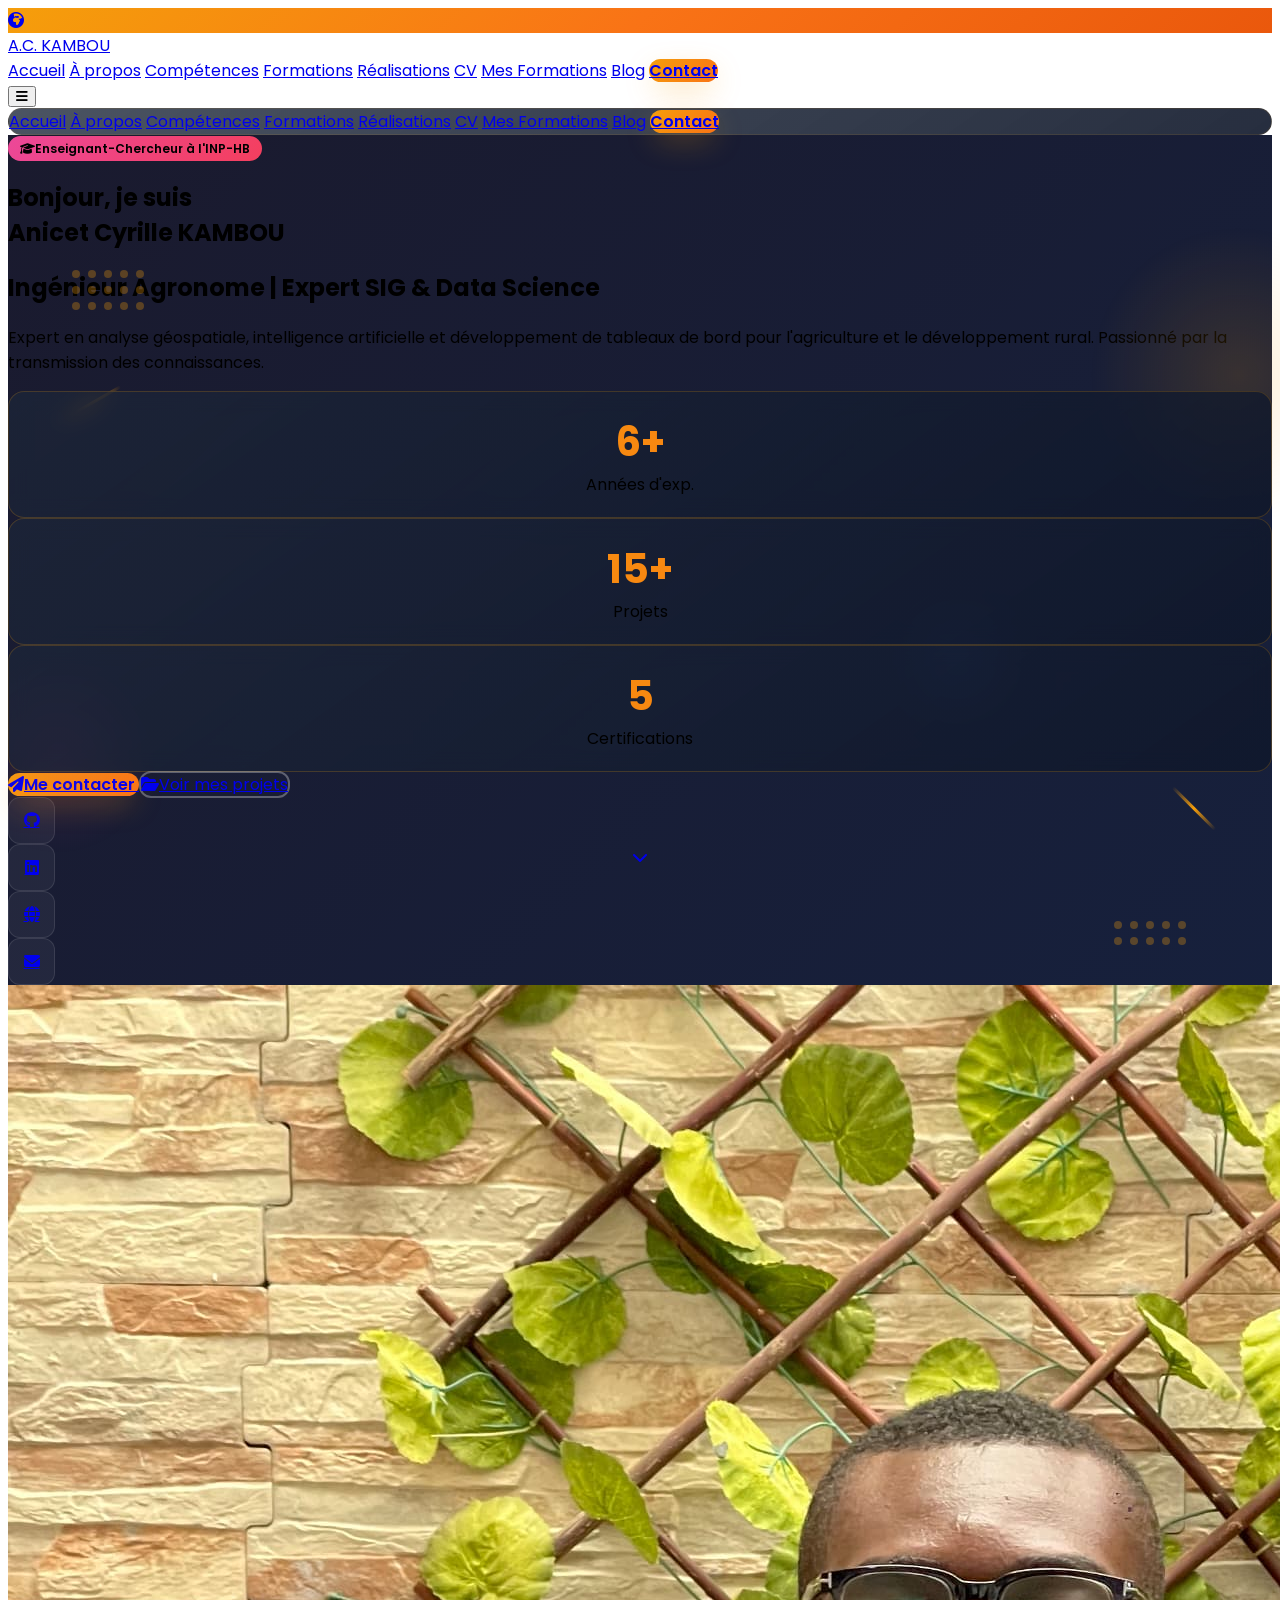
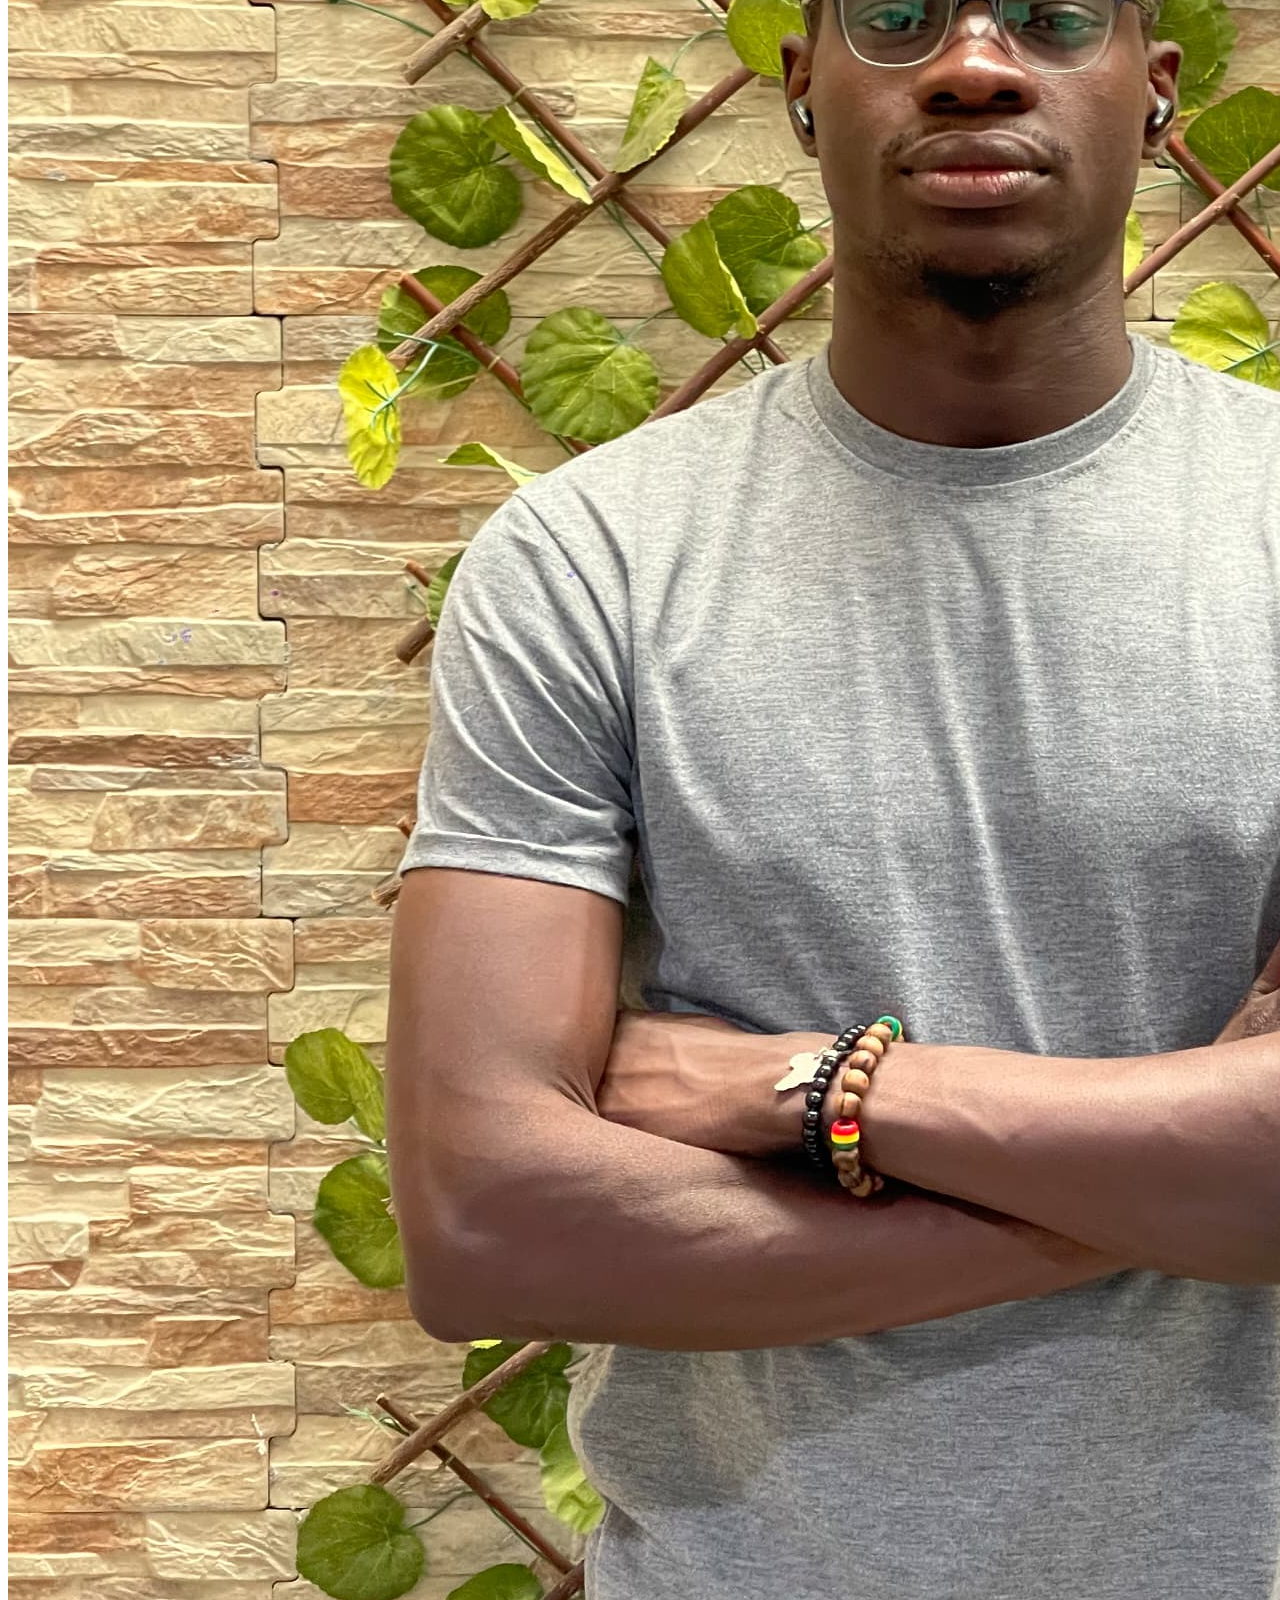
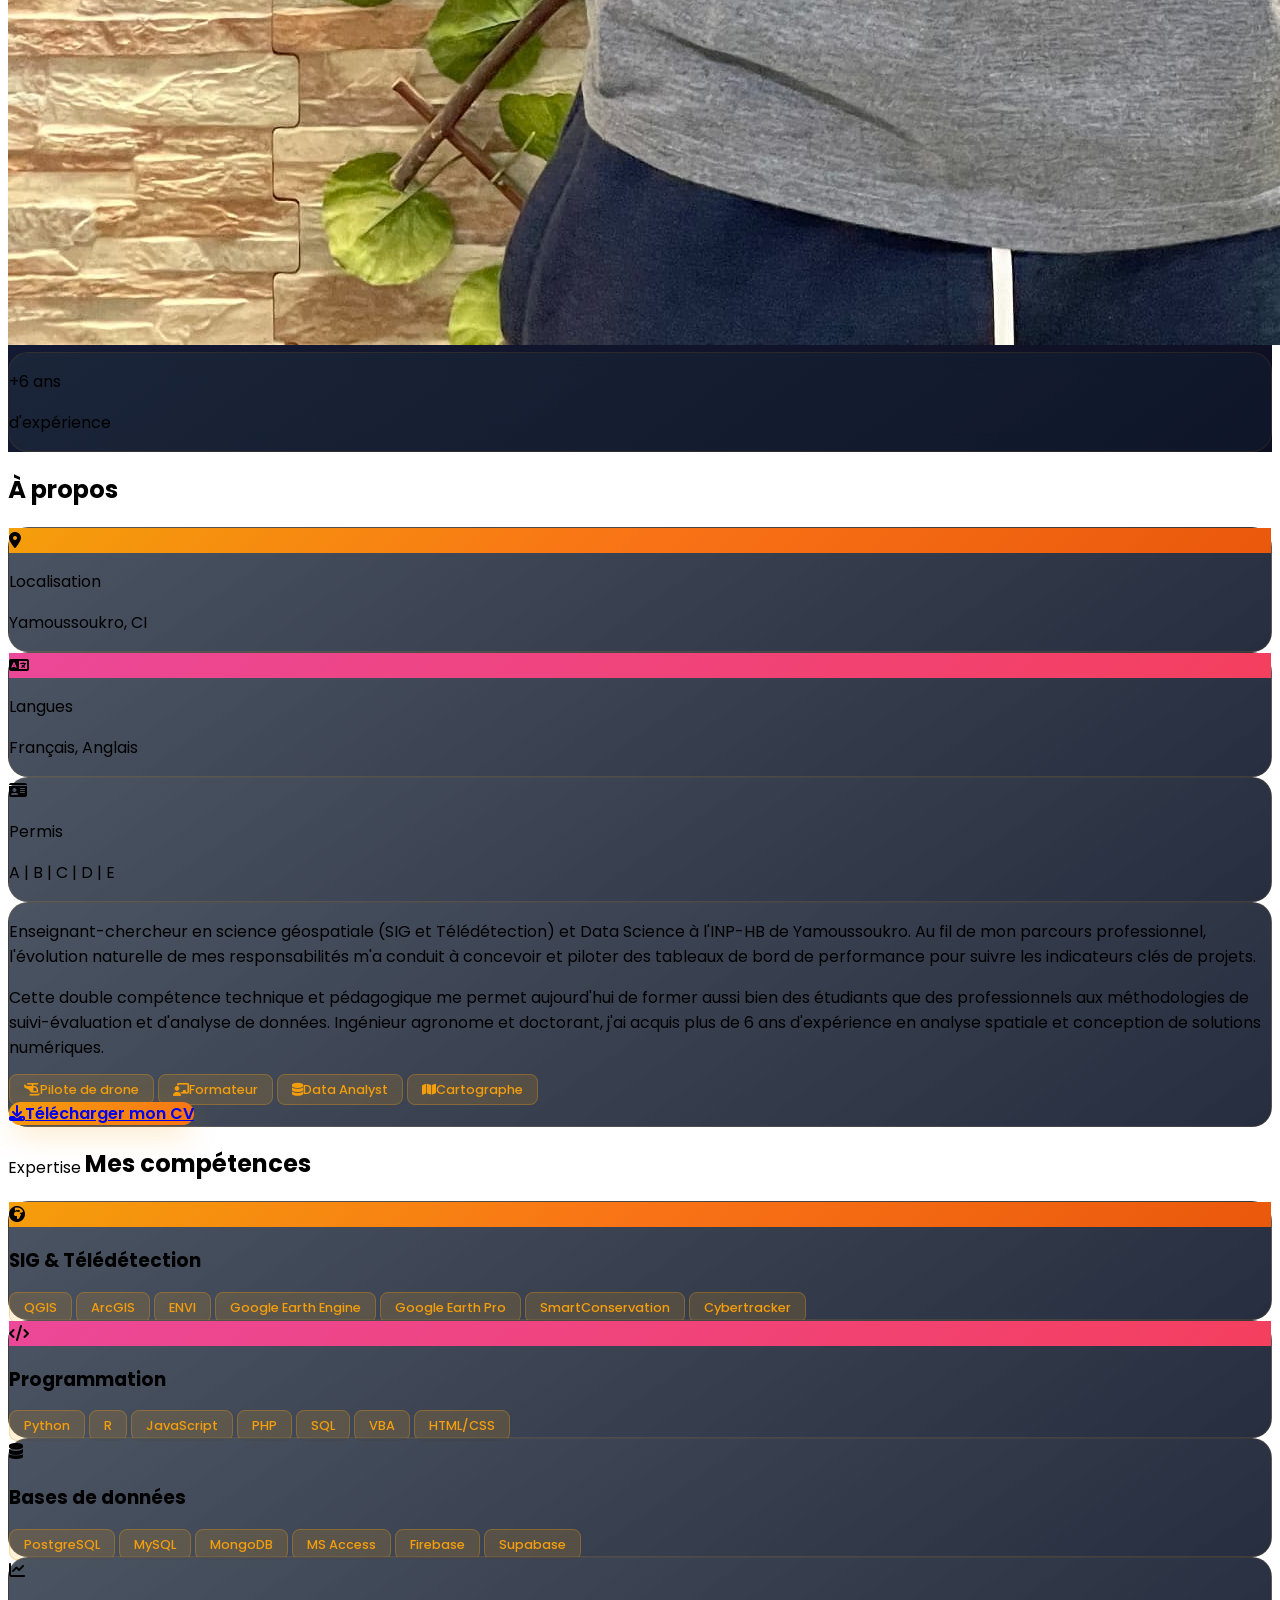
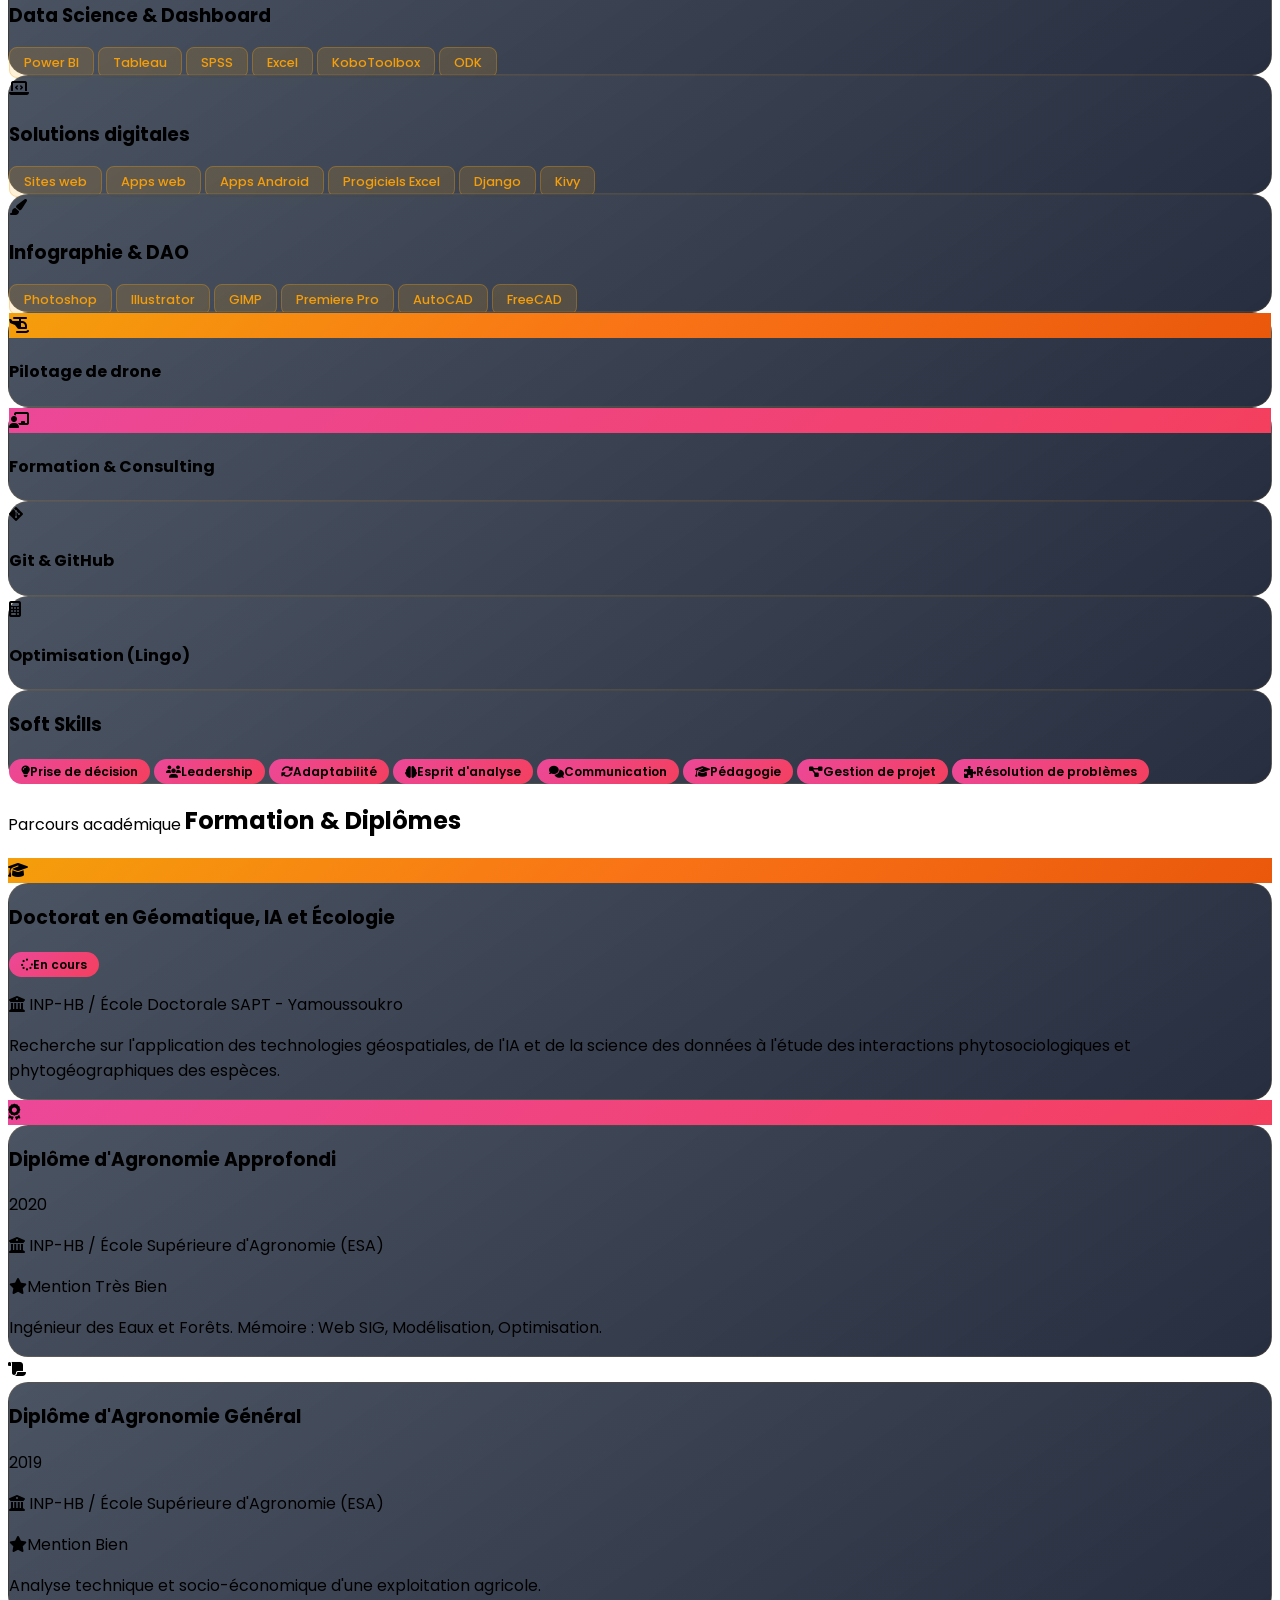
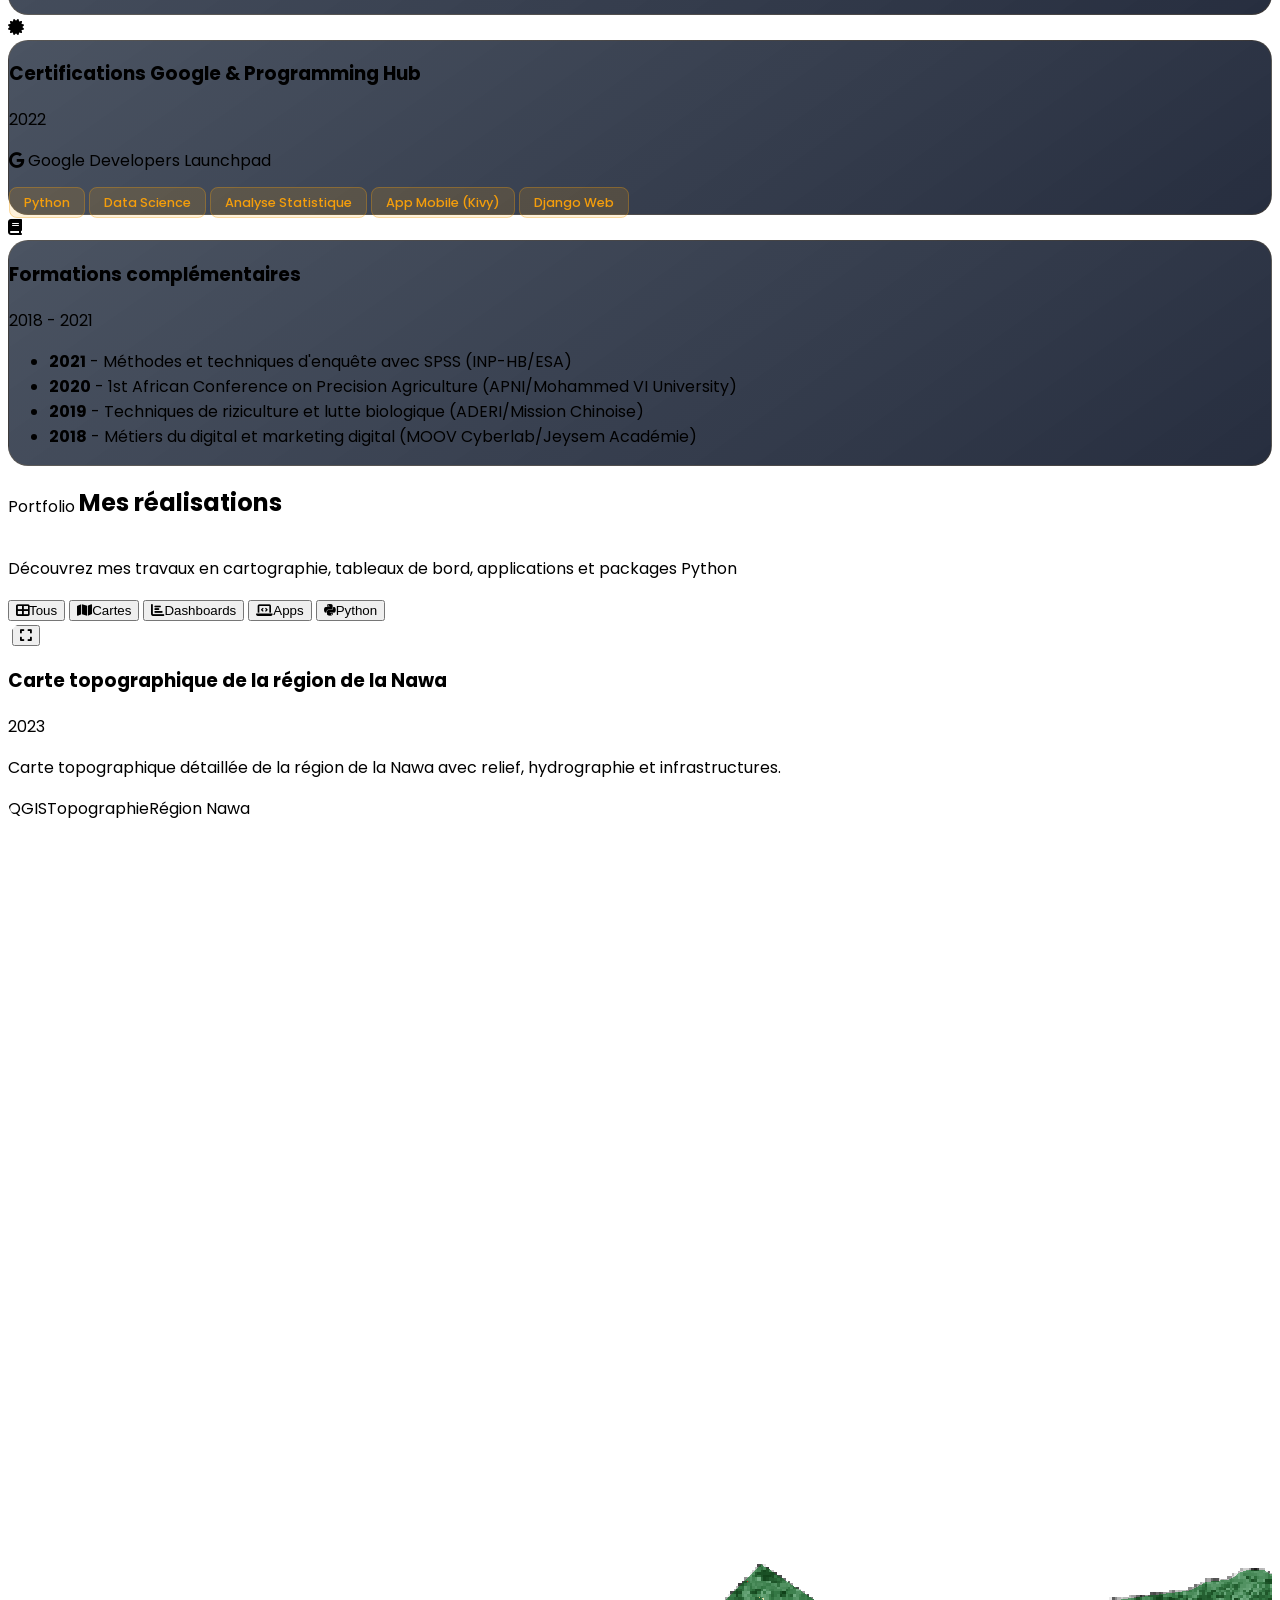
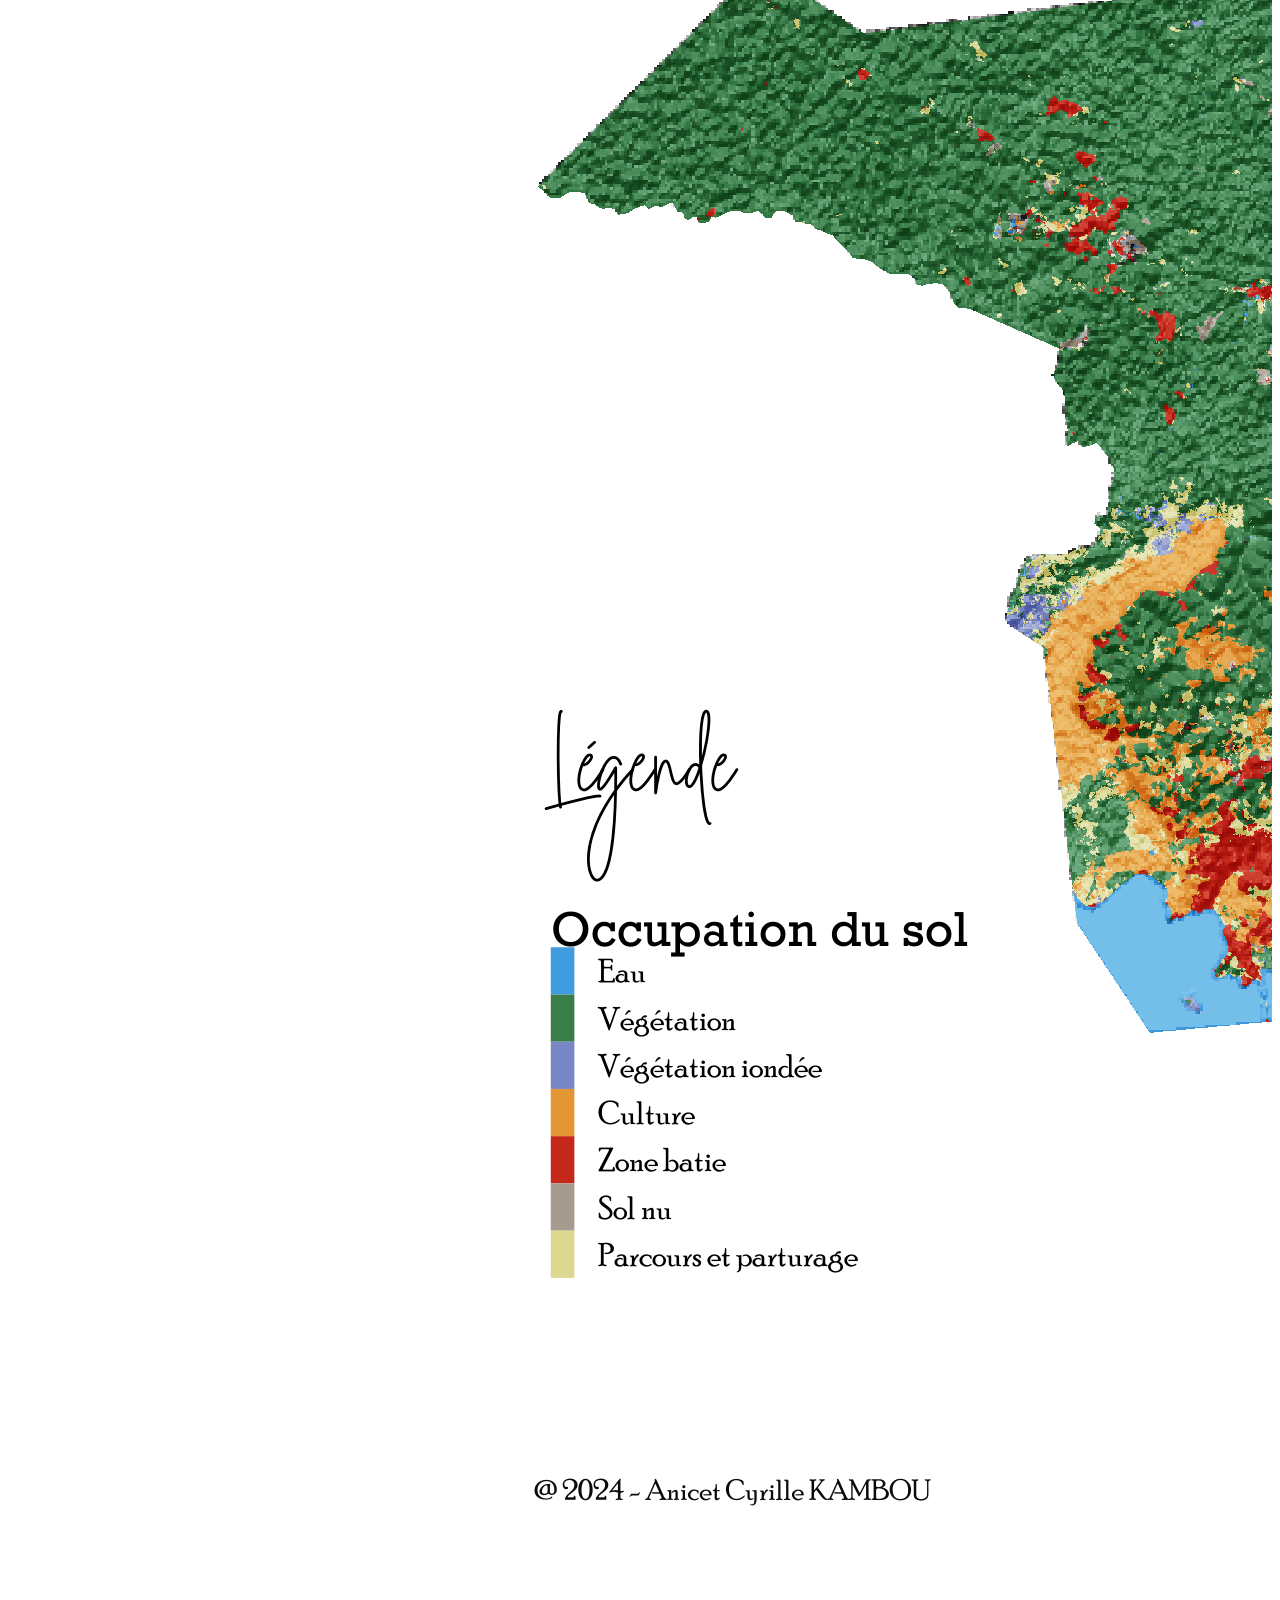
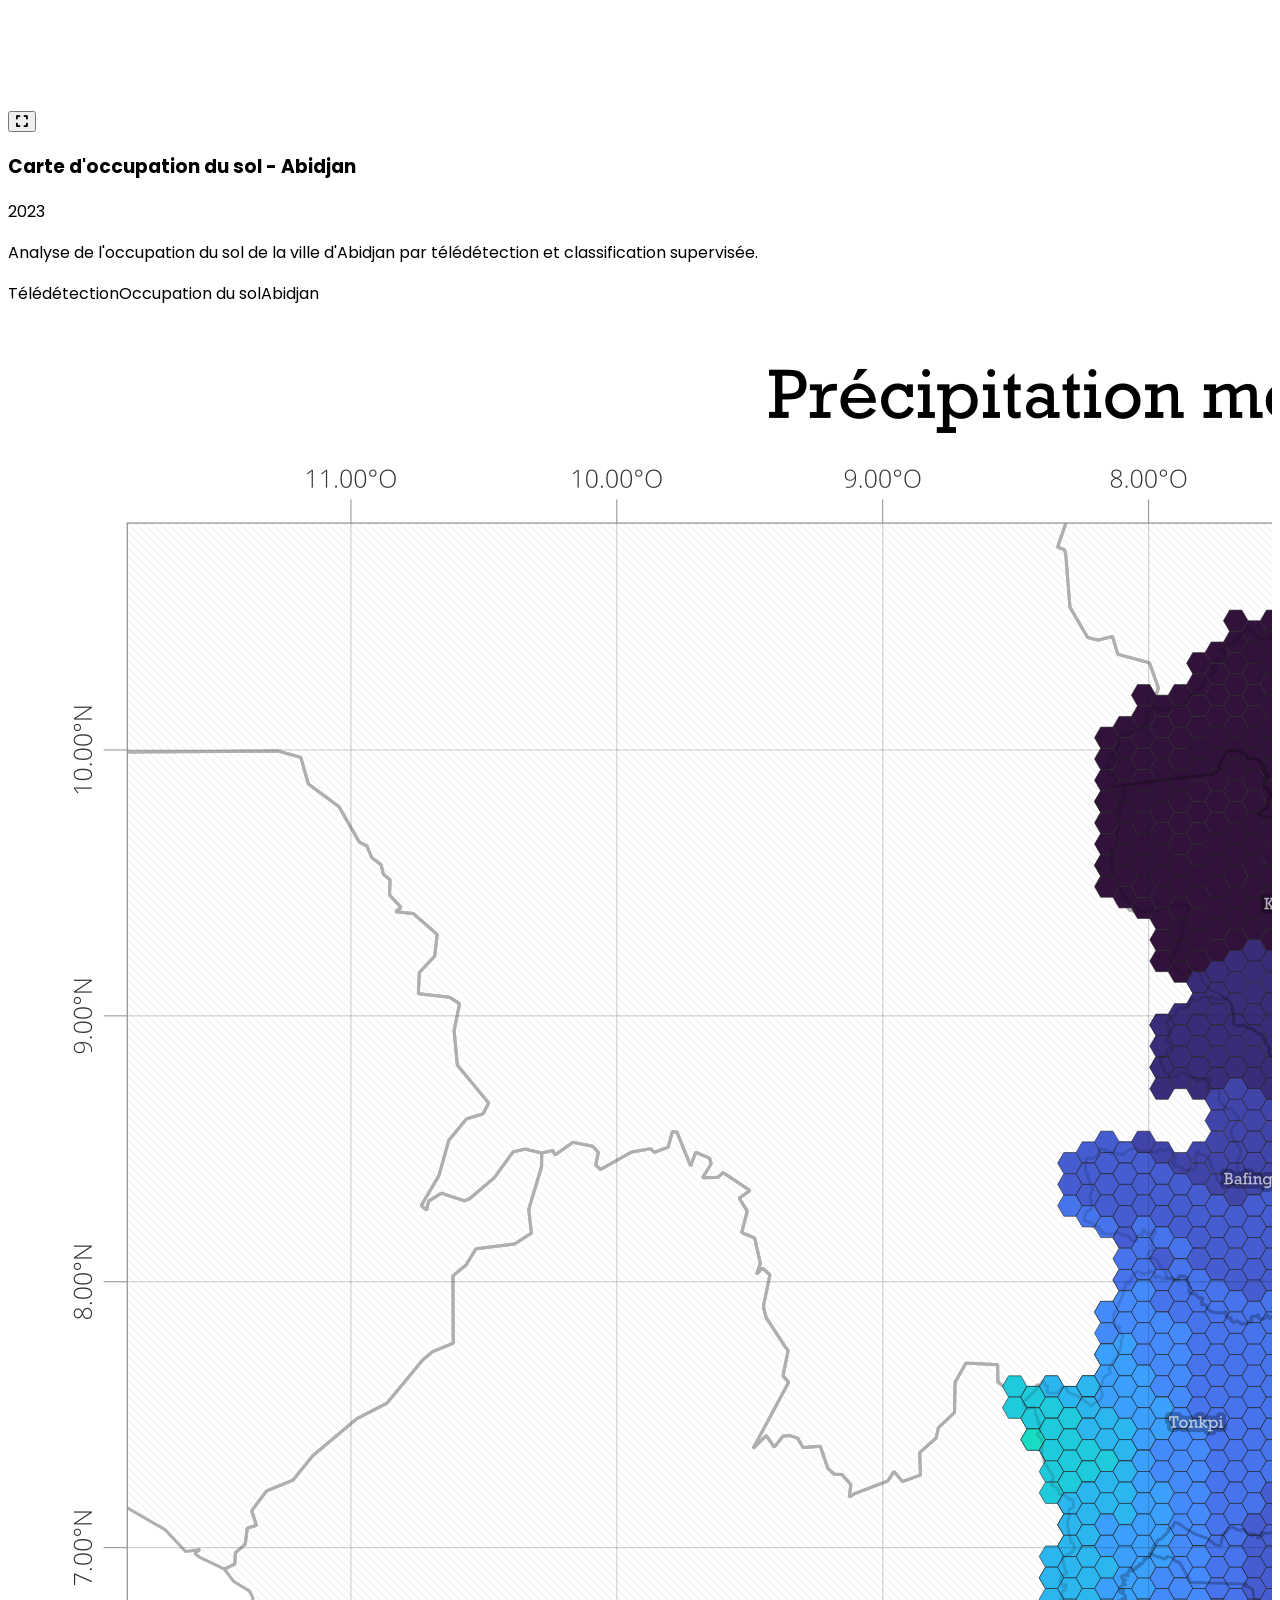
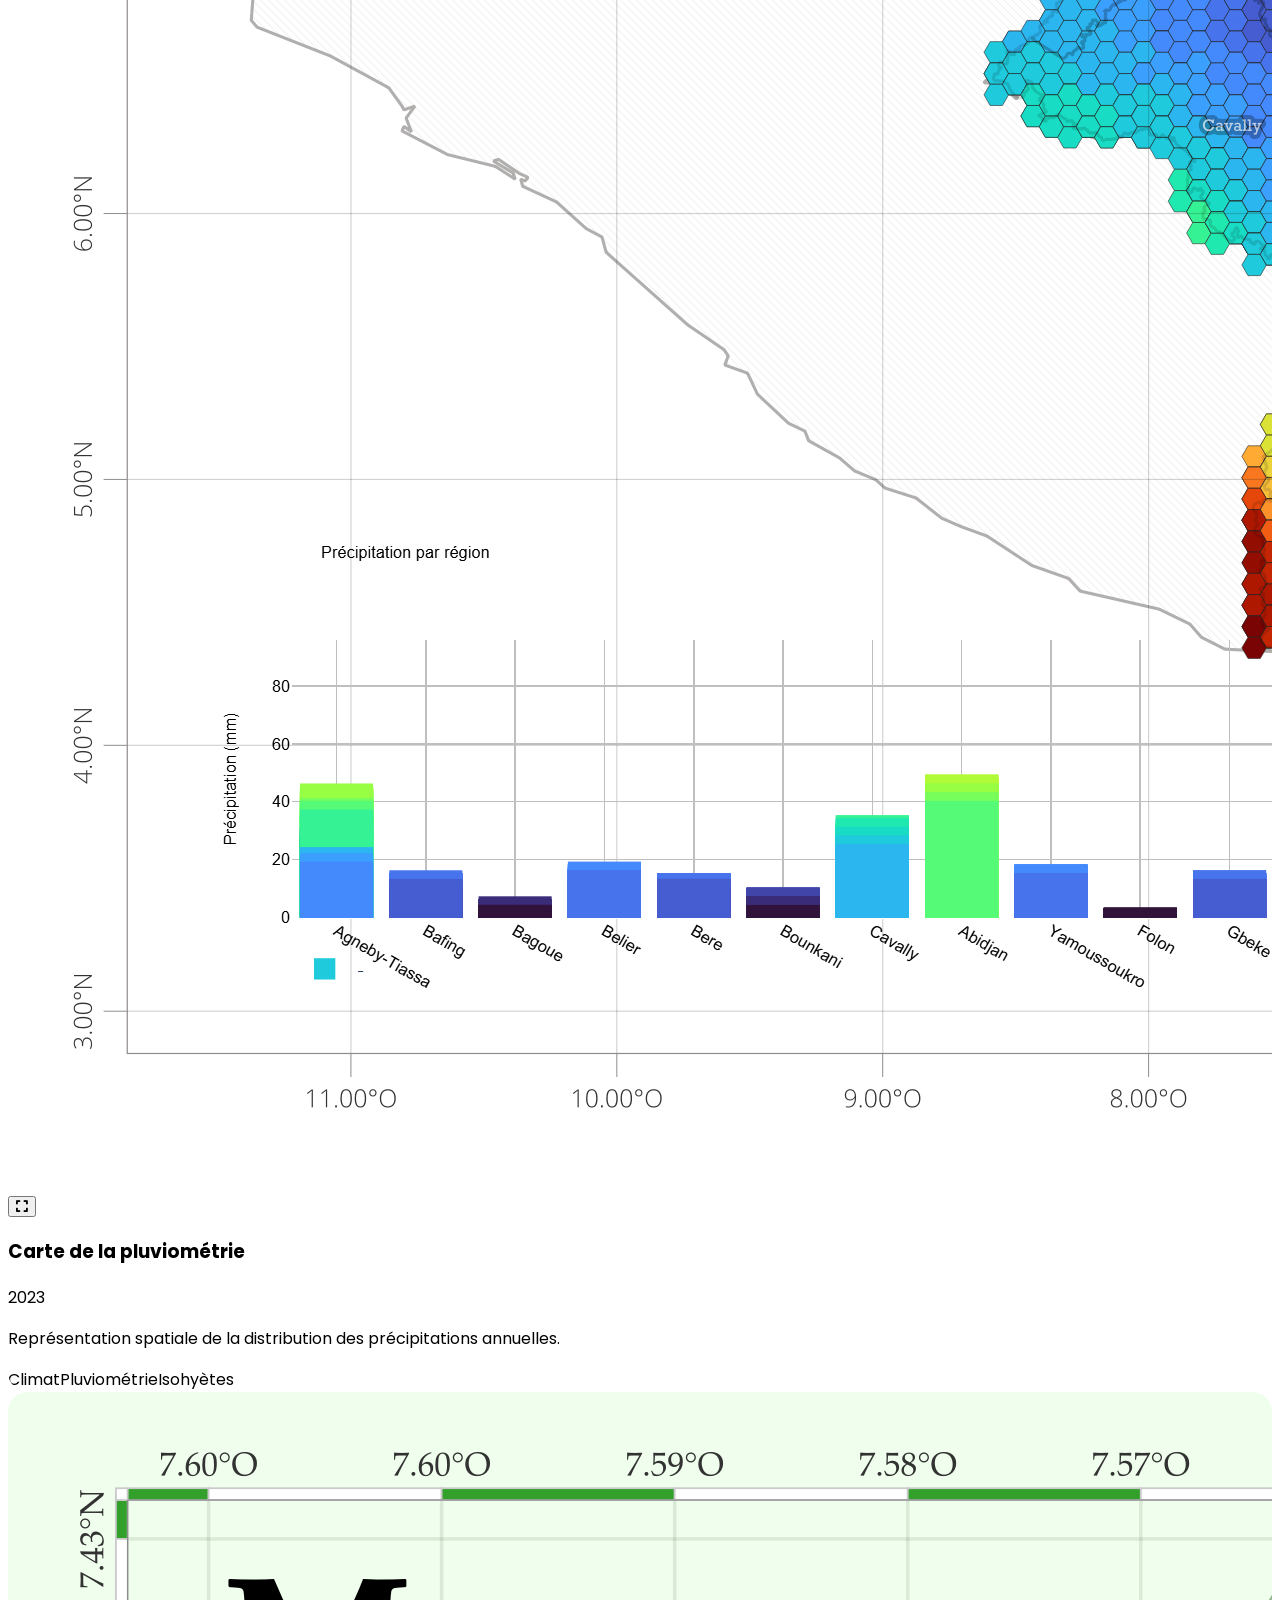
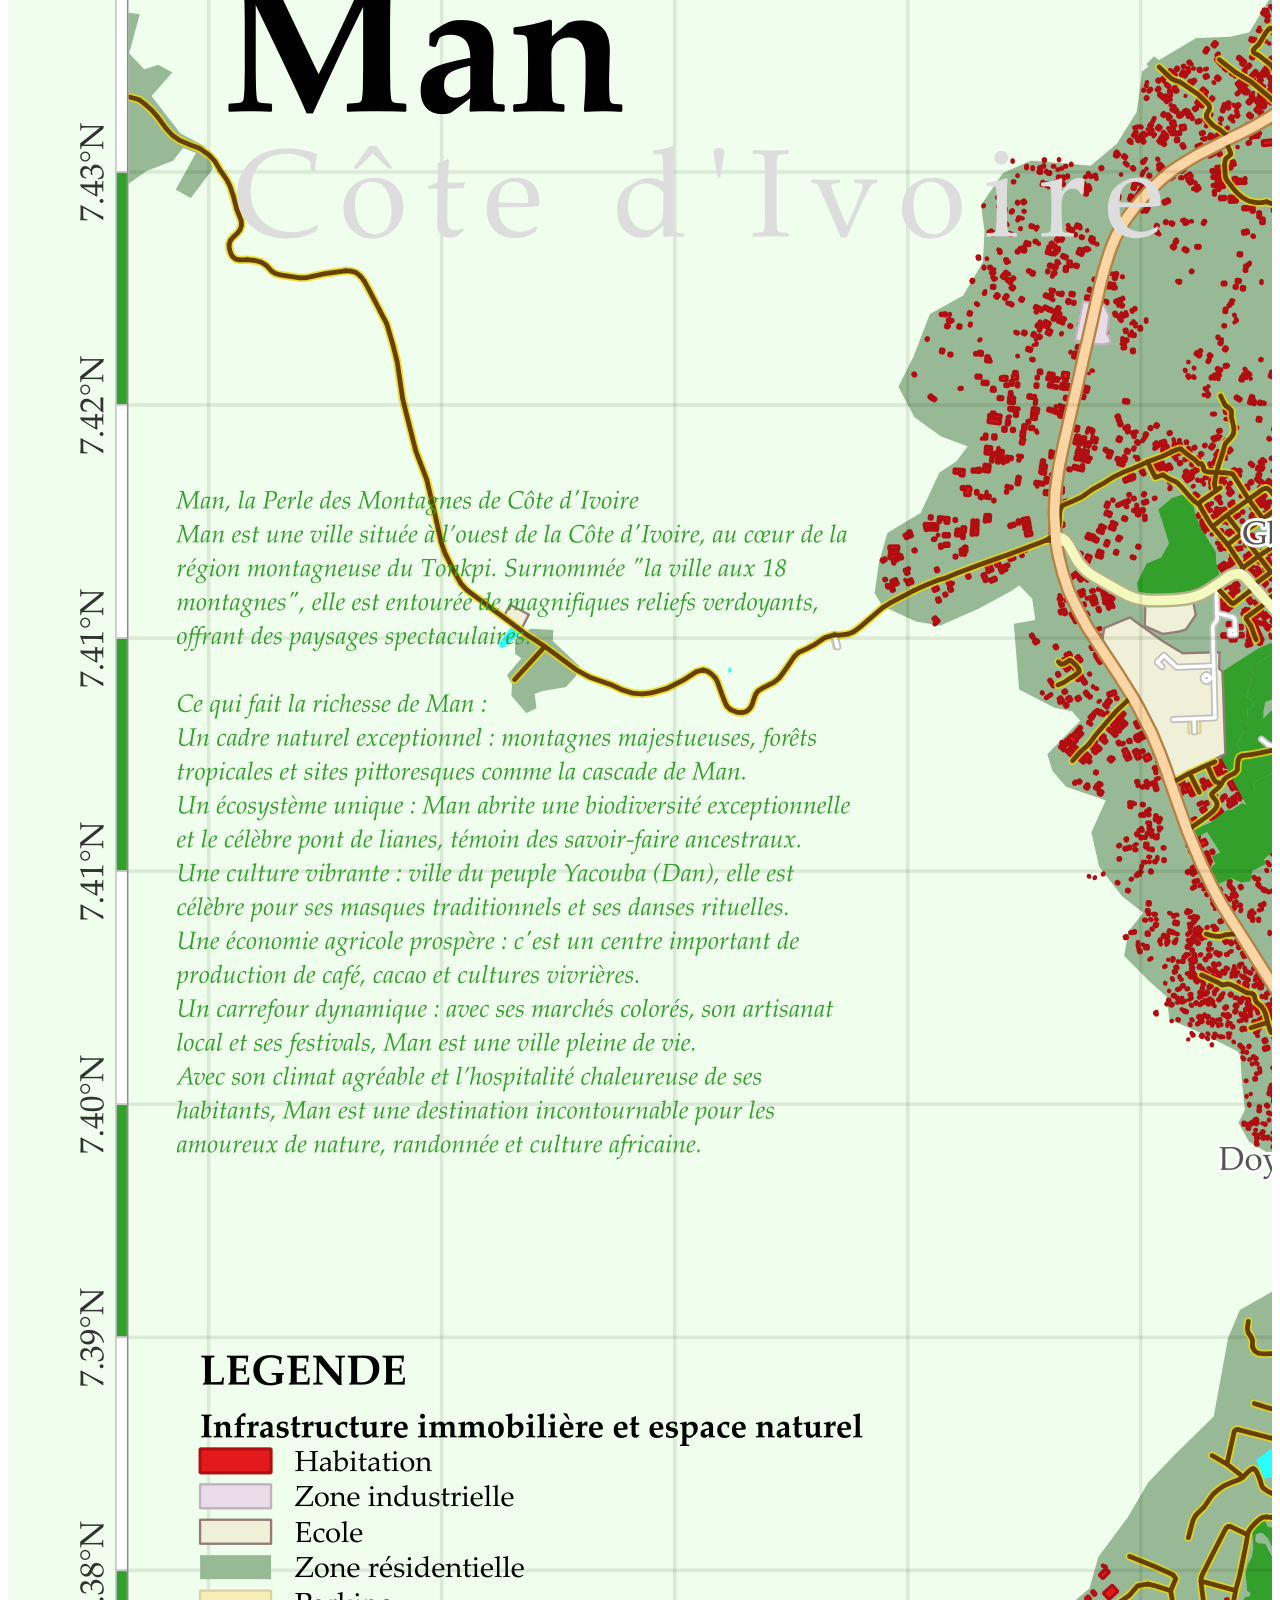
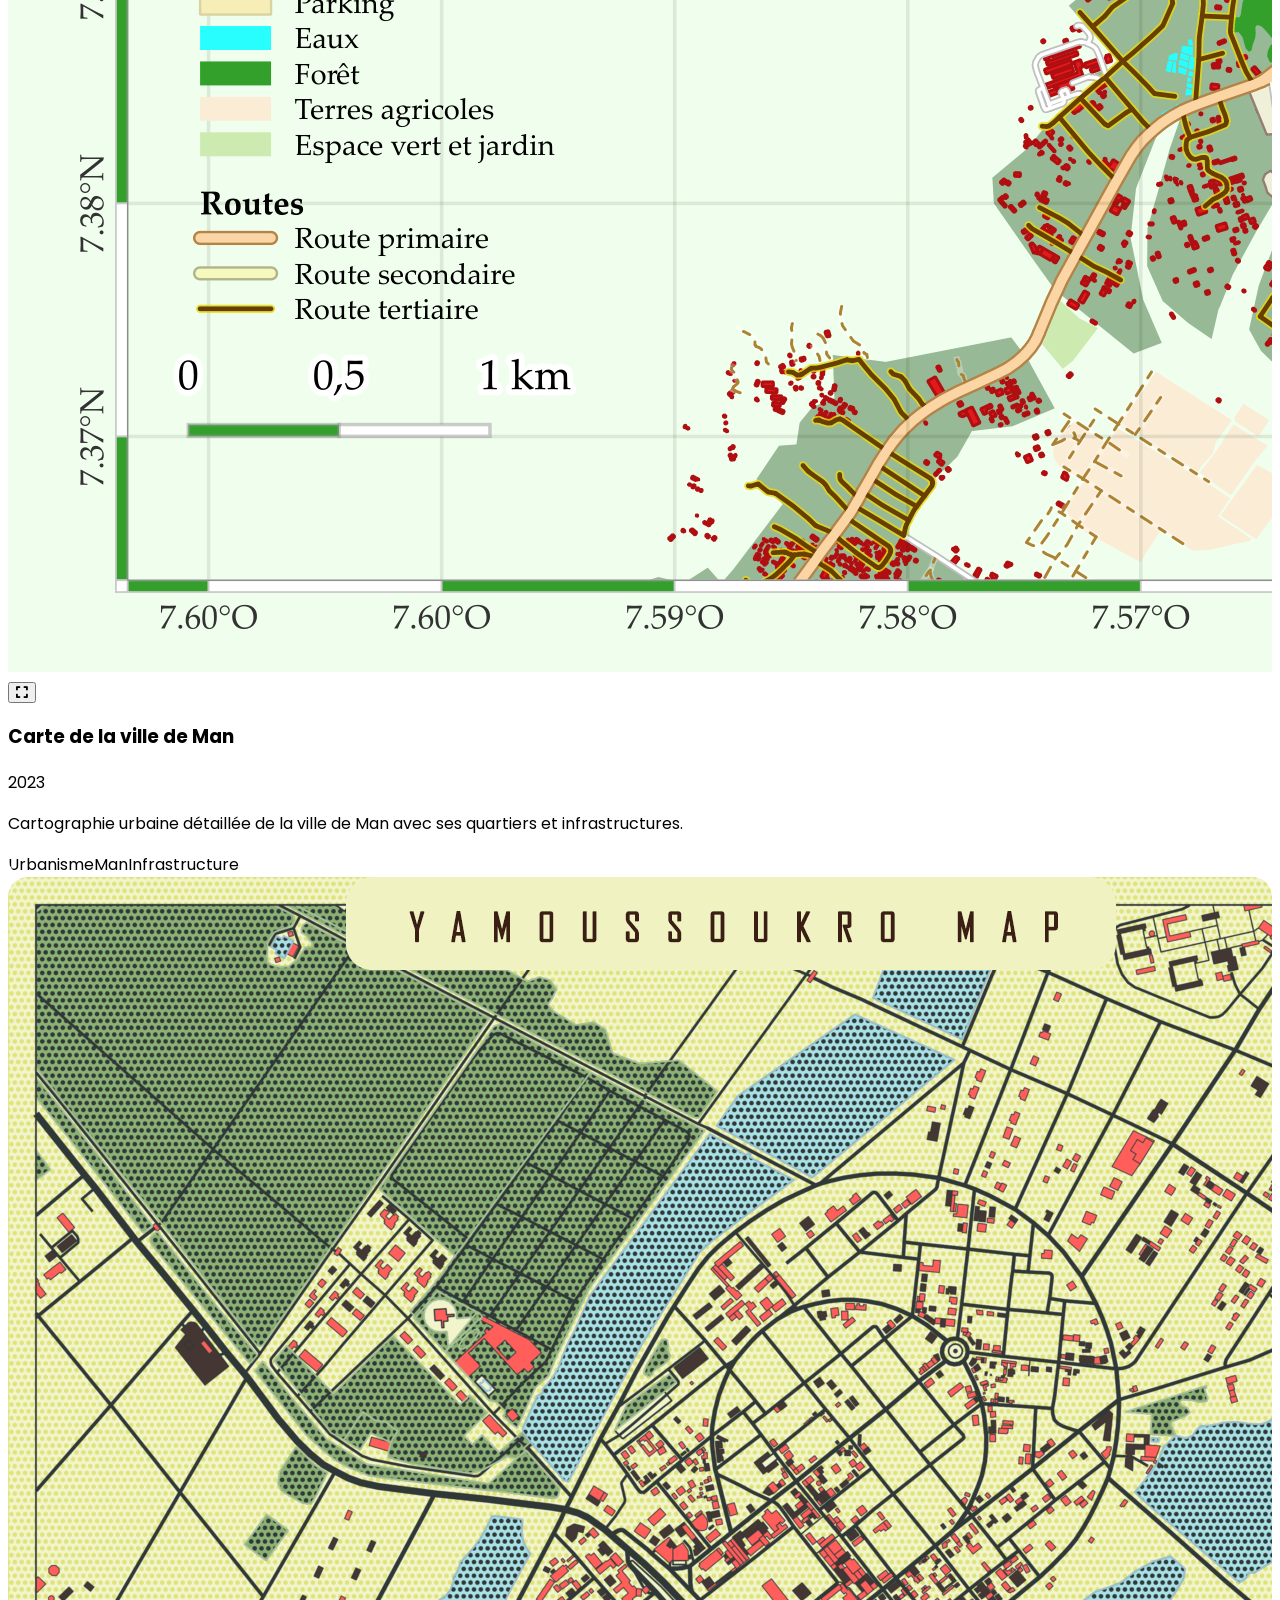
==== commit 5f4b9125: "Nouvelle mise a jour et ajout de la page formation" ====
--- a/index.html
+++ b/index.html
@@ -480,6 +480,8 @@
                     <a href="#formations" class="px-4 py-2 text-gray-300 hover:text-amber-400 hover:bg-amber-500/10 rounded-lg transition-all text-sm">Formations</a>
                     <a href="#realisations" class="px-4 py-2 text-gray-300 hover:text-amber-400 hover:bg-amber-500/10 rounded-lg transition-all text-sm">Réalisations</a>
                     <a href="#cv" class="px-4 py-2 text-gray-300 hover:text-amber-400 hover:bg-amber-500/10 rounded-lg transition-all text-sm">CV</a>
+                    <a href="formations.html" class="px-4 py-2 text-gray-300 hover:text-amber-400 hover:bg-amber-500/10 rounded-lg transition-all text-sm">Mes Formations</a>
+                    <a href="blog.html" class="px-4 py-2 text-gray-300 hover:text-amber-400 hover:bg-amber-500/10 rounded-lg transition-all text-sm">Blog</a>
                     <a href="#contact" class="btn-primary px-5 py-2 text-gray-900 text-sm ml-4">Contact</a>
                 </div>
 
@@ -498,6 +500,8 @@
                     <a href="#formations" class="px-4 py-3 text-gray-300 hover:text-amber-400 hover:bg-amber-500/10 rounded-xl transition-all">Formations</a>
                     <a href="#realisations" class="px-4 py-3 text-gray-300 hover:text-amber-400 hover:bg-amber-500/10 rounded-xl transition-all">Réalisations</a>
                     <a href="#cv" class="px-4 py-3 text-gray-300 hover:text-amber-400 hover:bg-amber-500/10 rounded-xl transition-all">CV</a>
+                    <a href="formations.html" class="px-4 py-3 text-gray-300 hover:text-amber-400 hover:bg-amber-500/10 rounded-xl transition-all">Mes Formations</a>
+                    <a href="blog.html" class="px-4 py-3 text-gray-300 hover:text-amber-400 hover:bg-amber-500/10 rounded-xl transition-all">Blog</a>
                     <a href="#contact" class="btn-primary py-3 text-gray-900 text-center mt-2">Contact</a>
                 </div>
             </div>
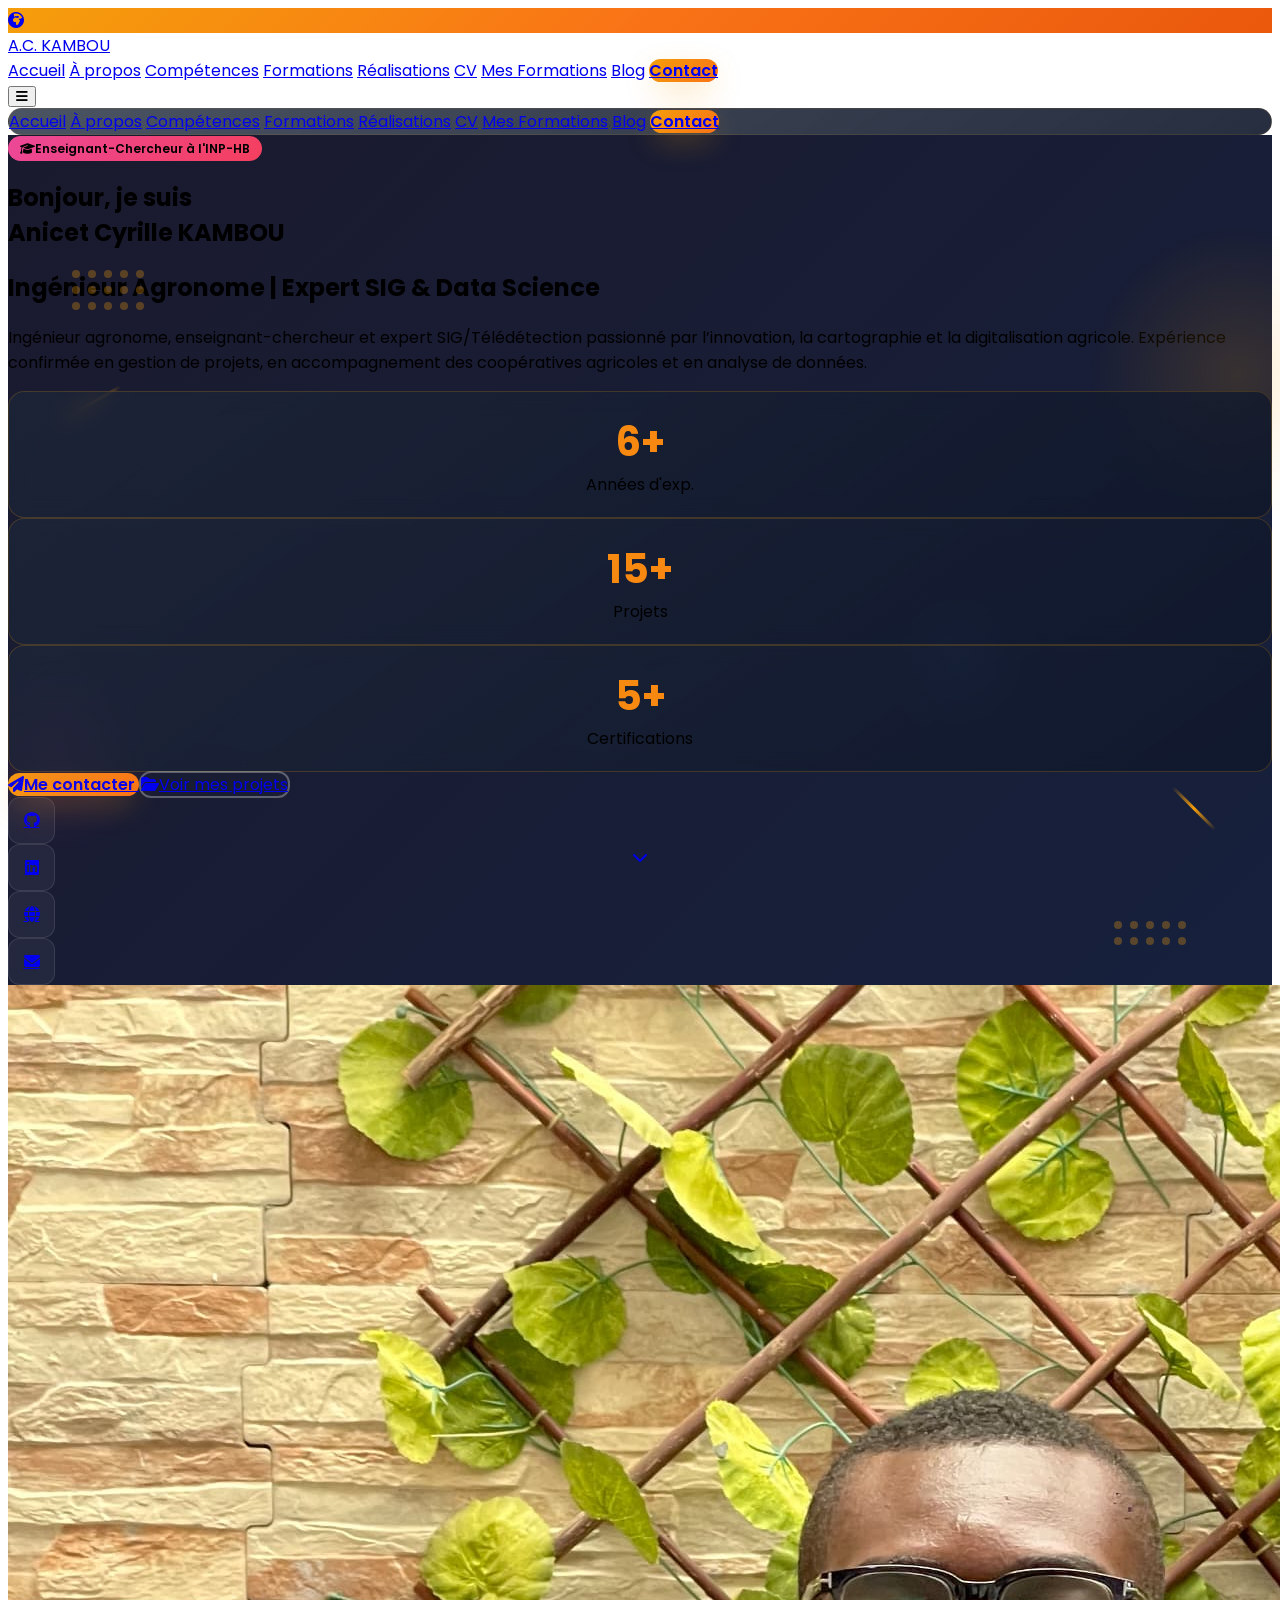
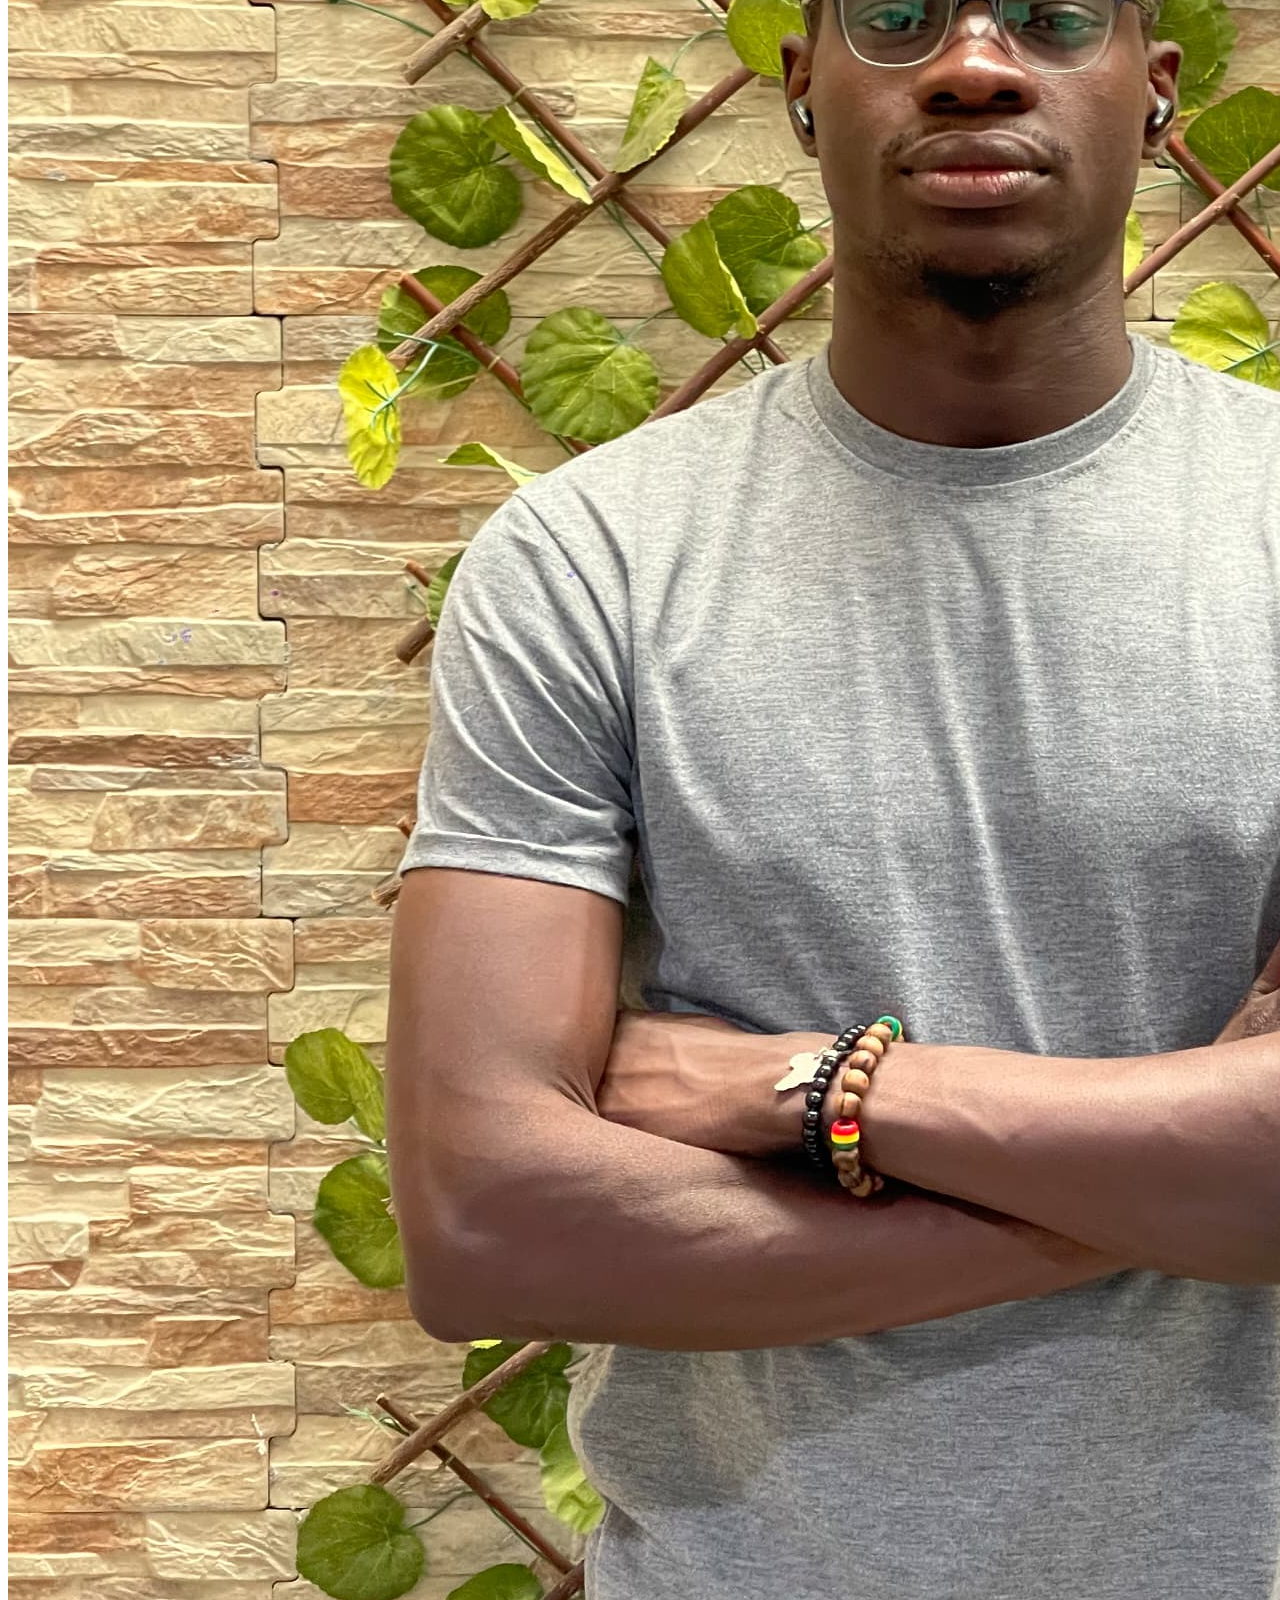
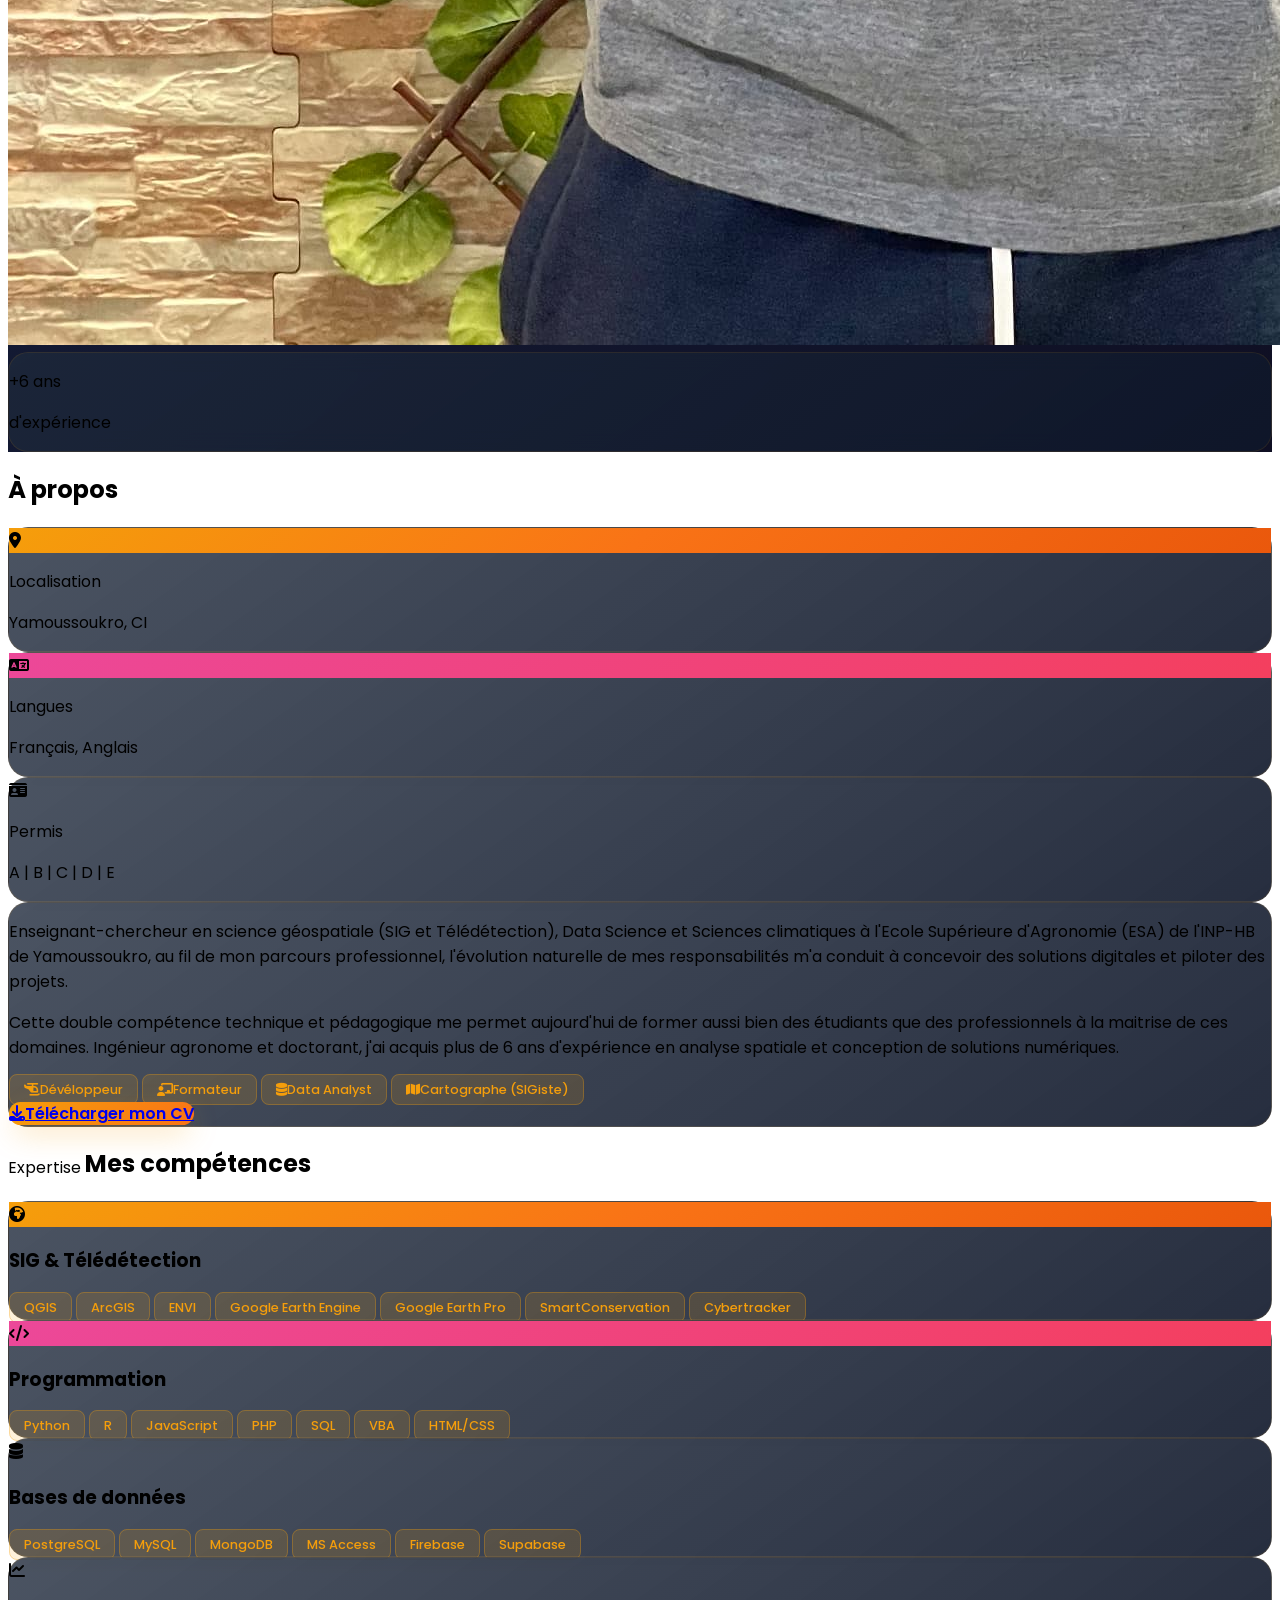
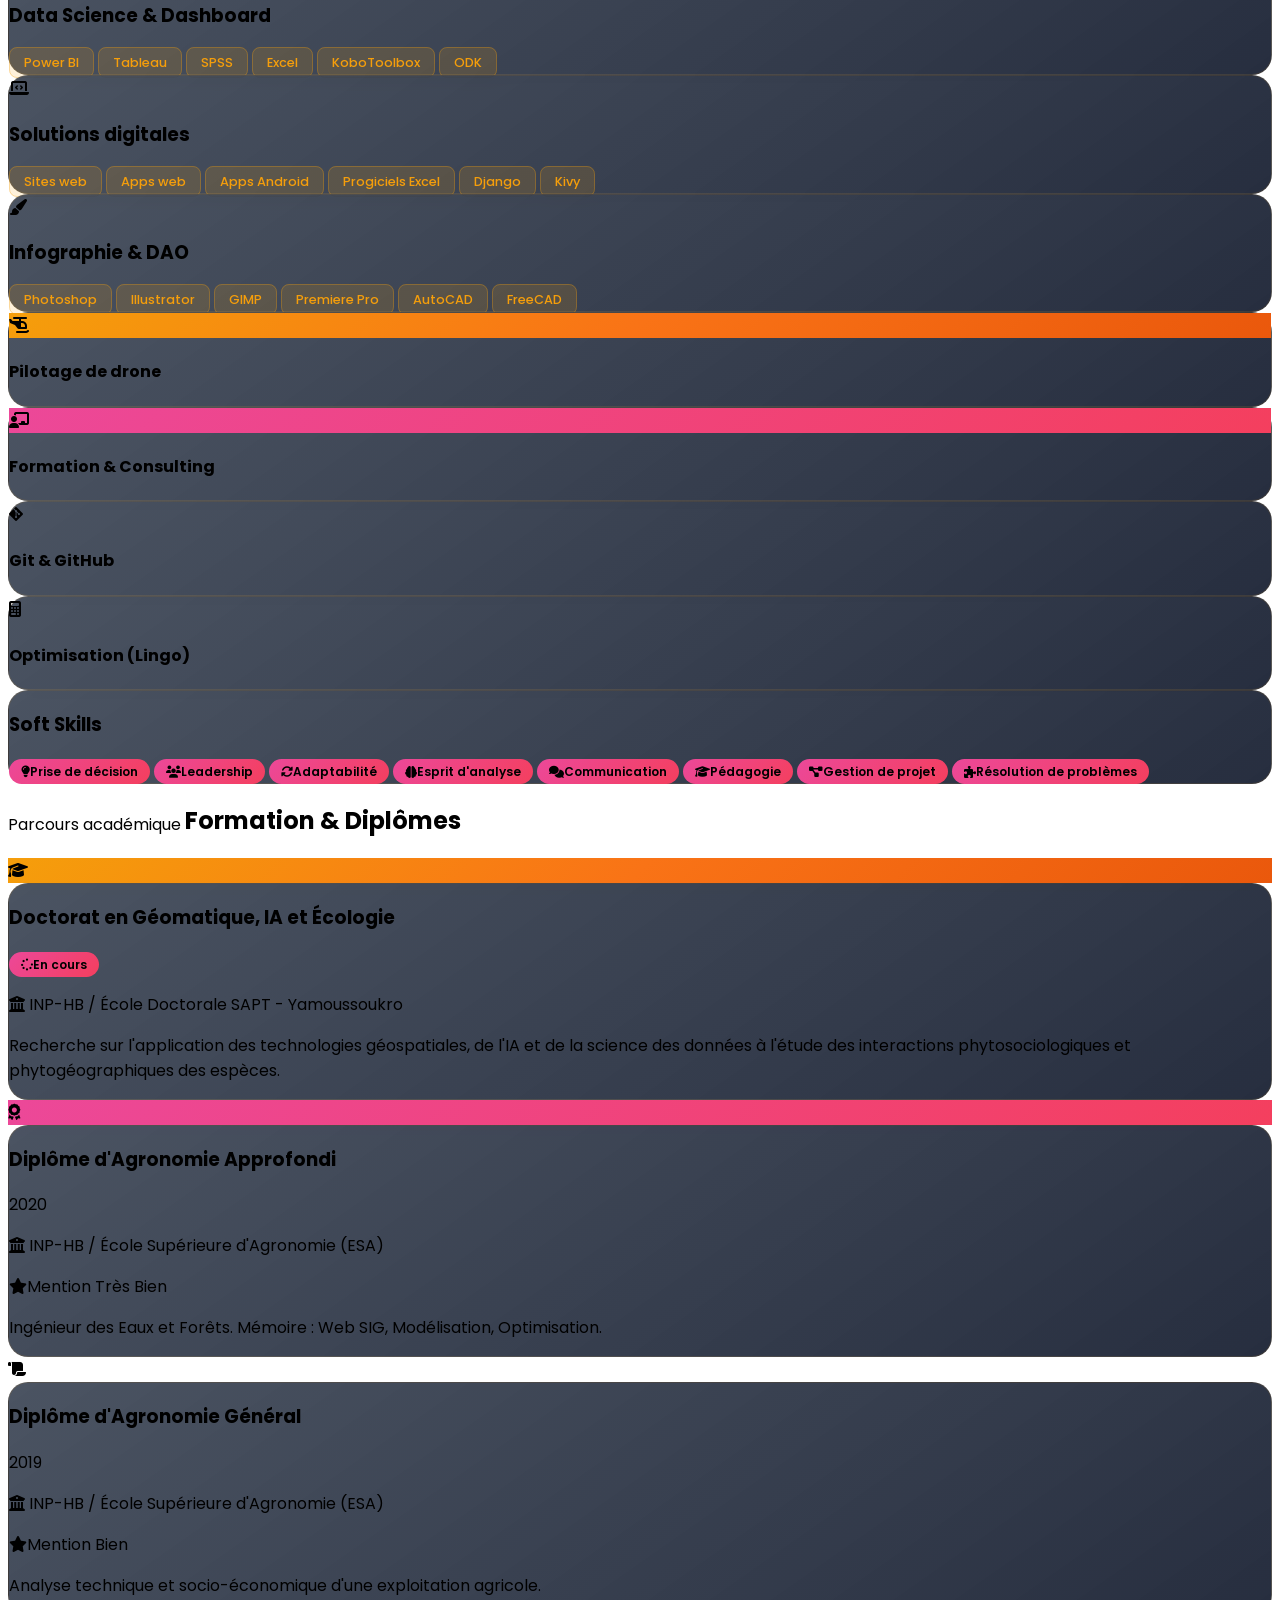
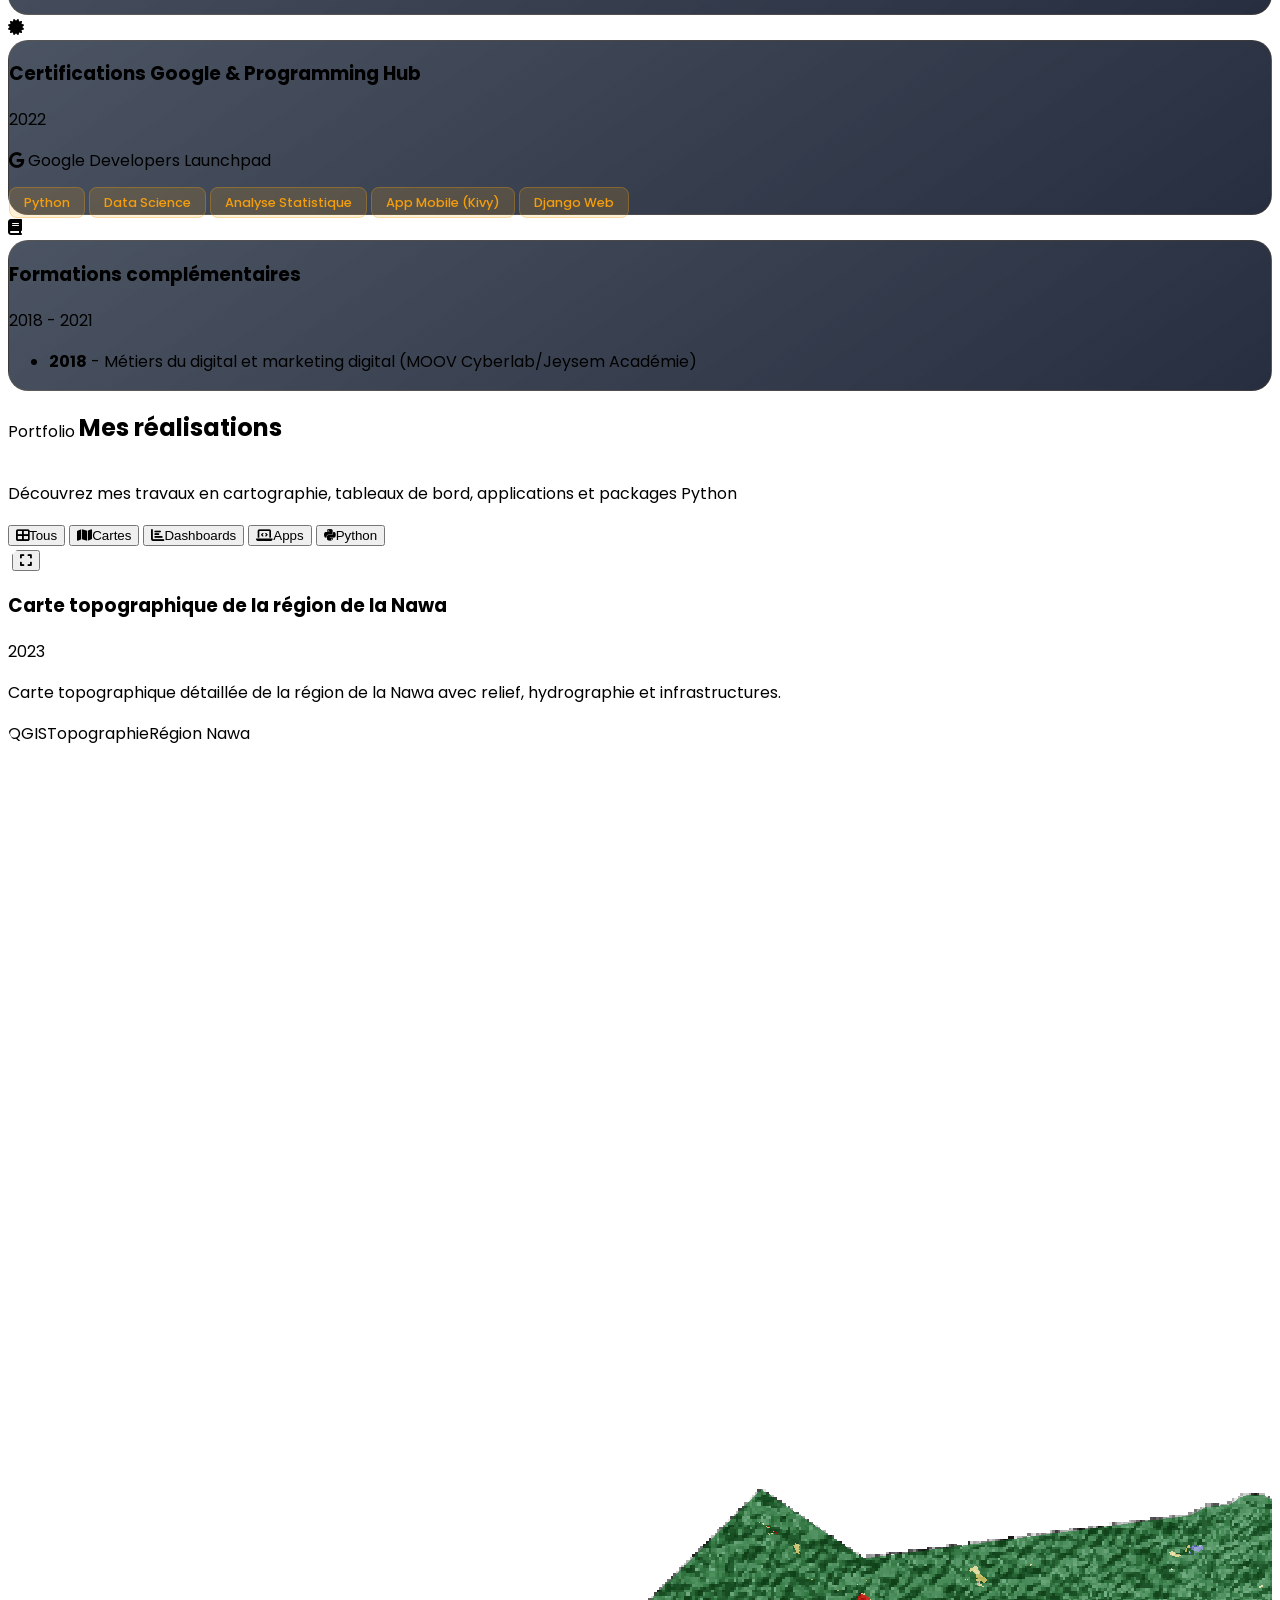
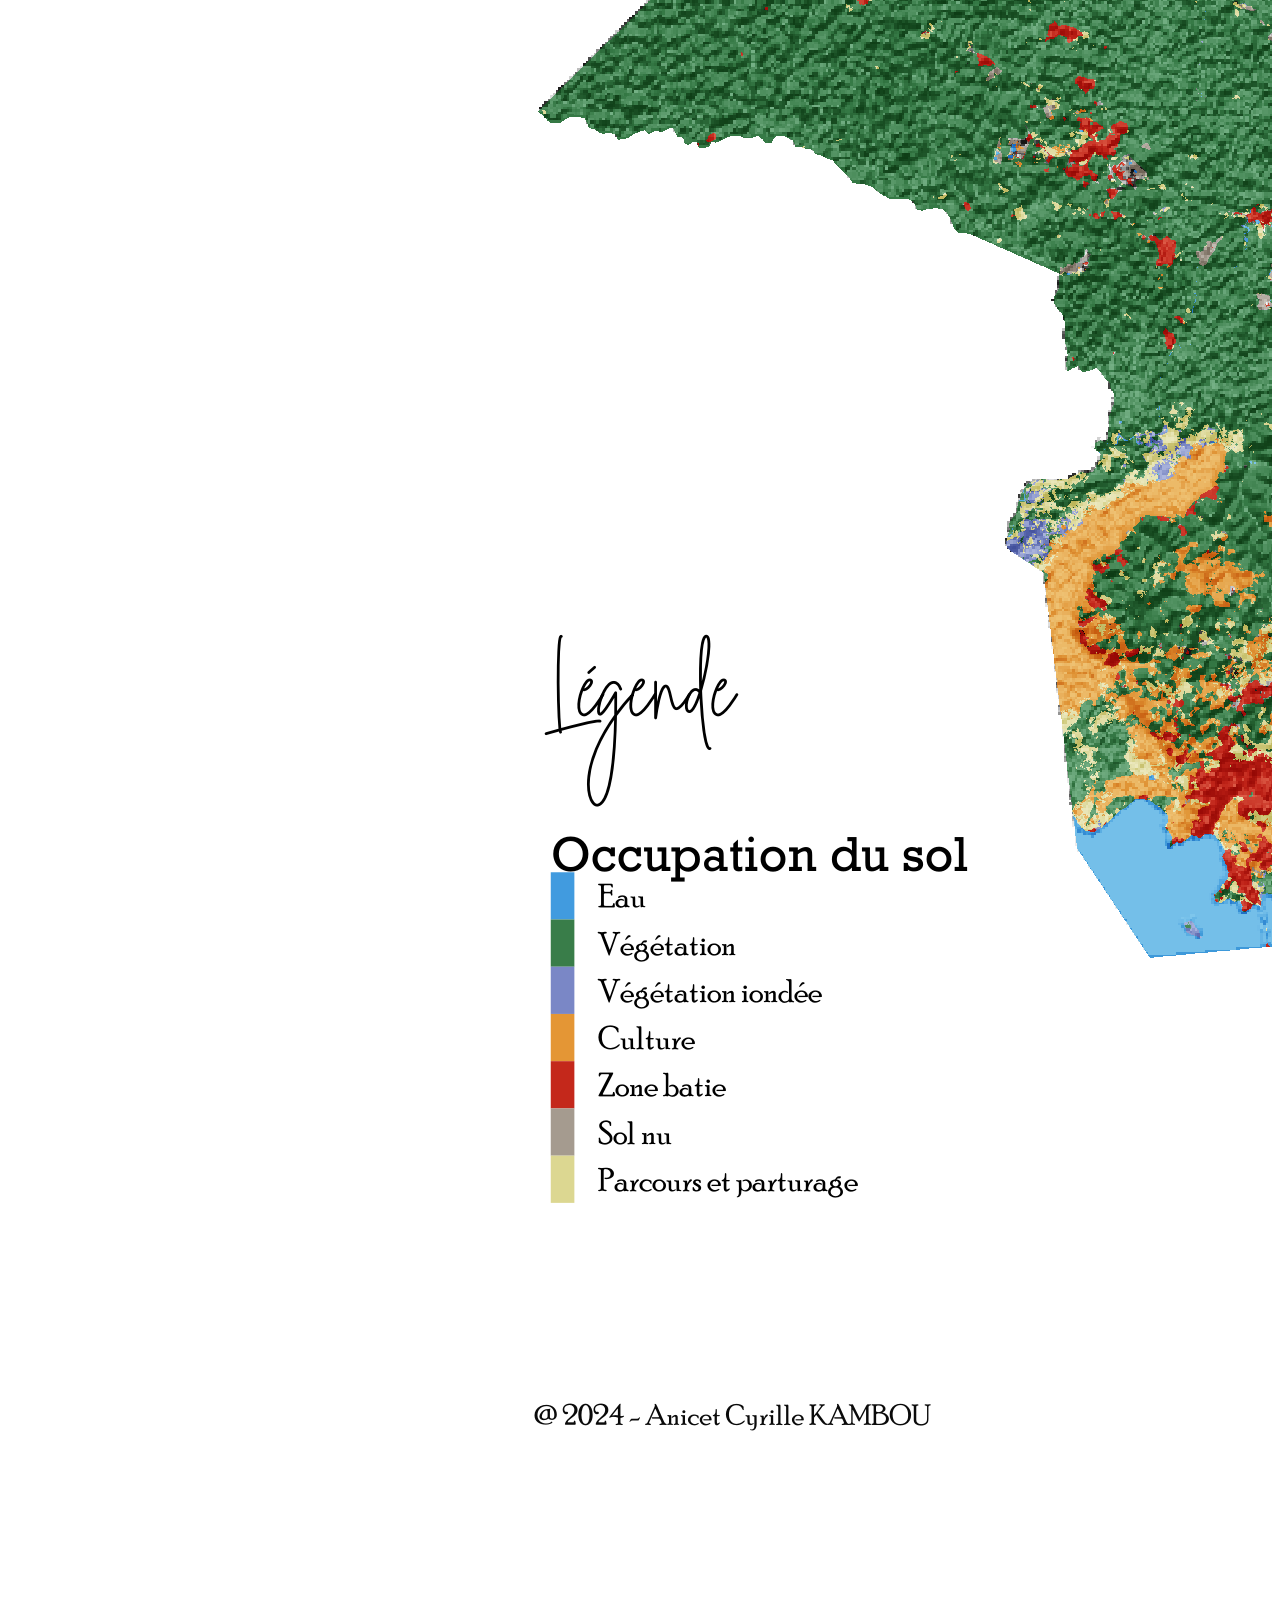
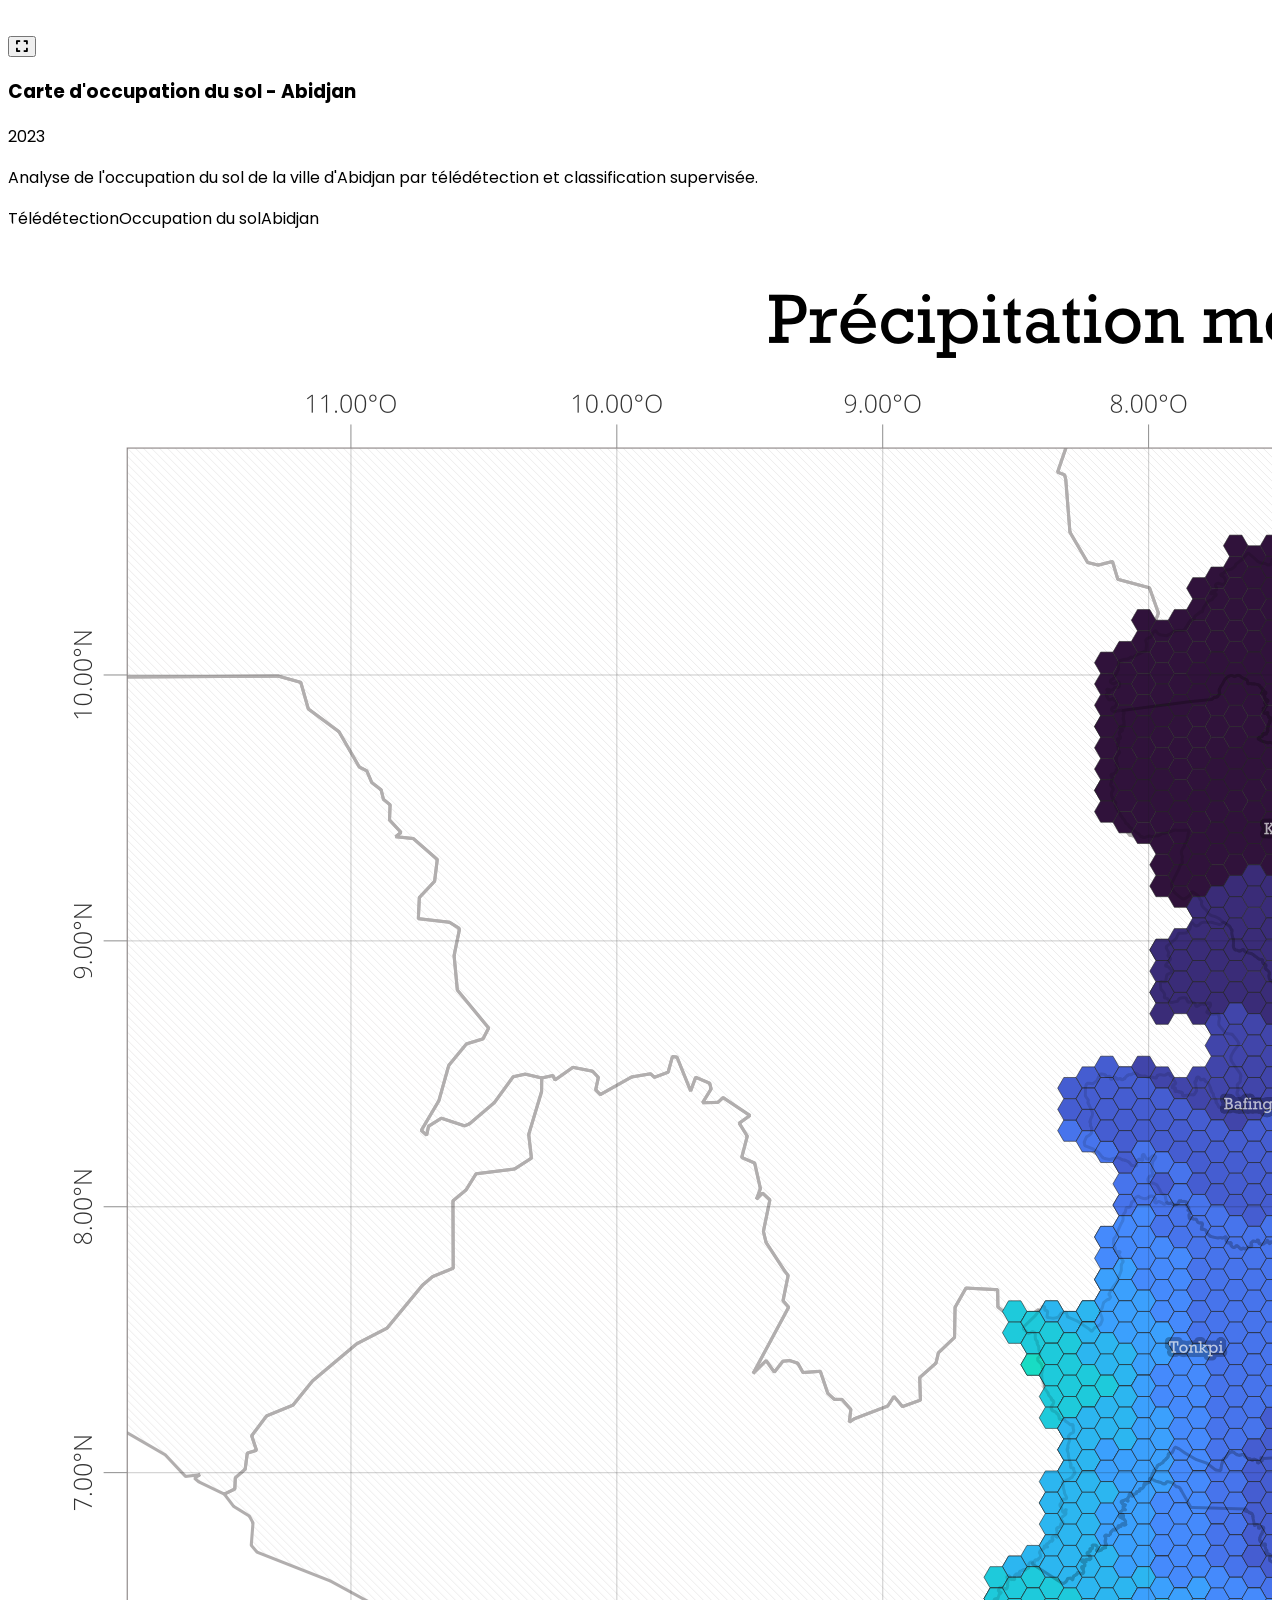
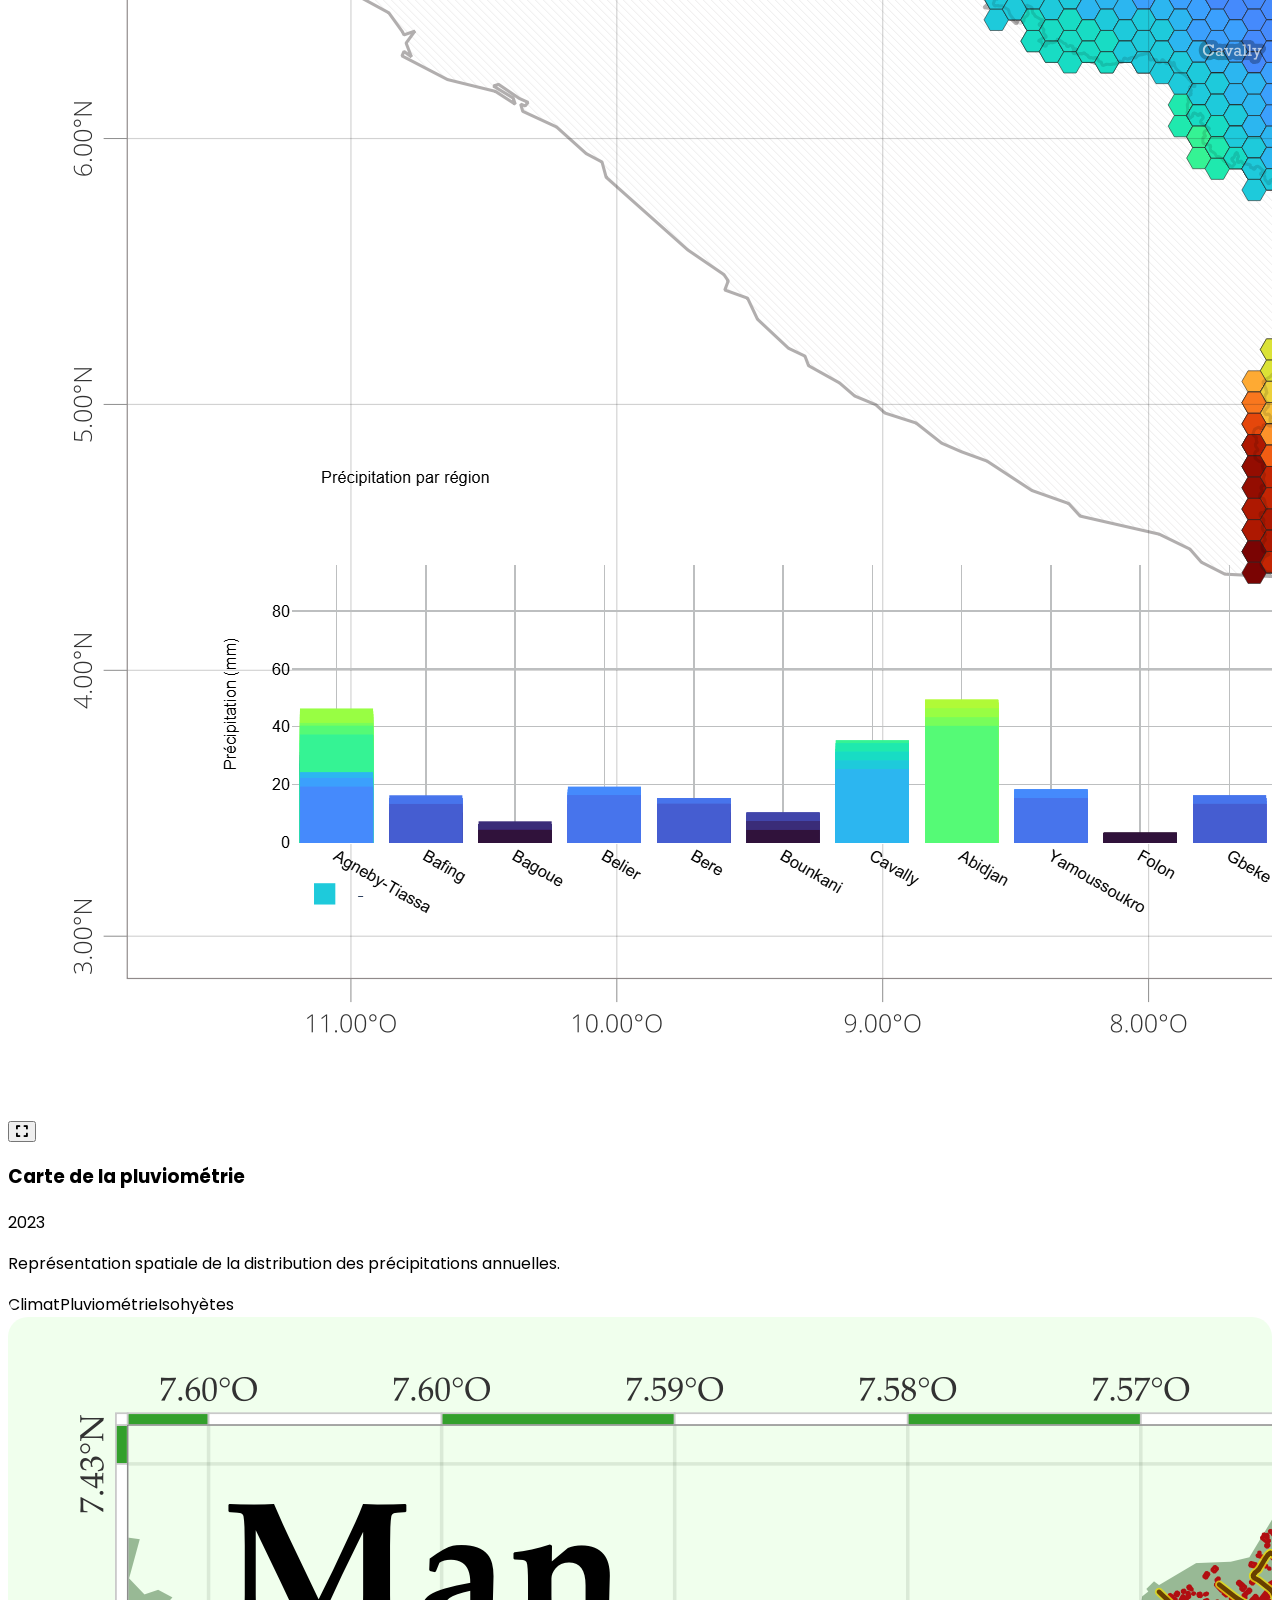
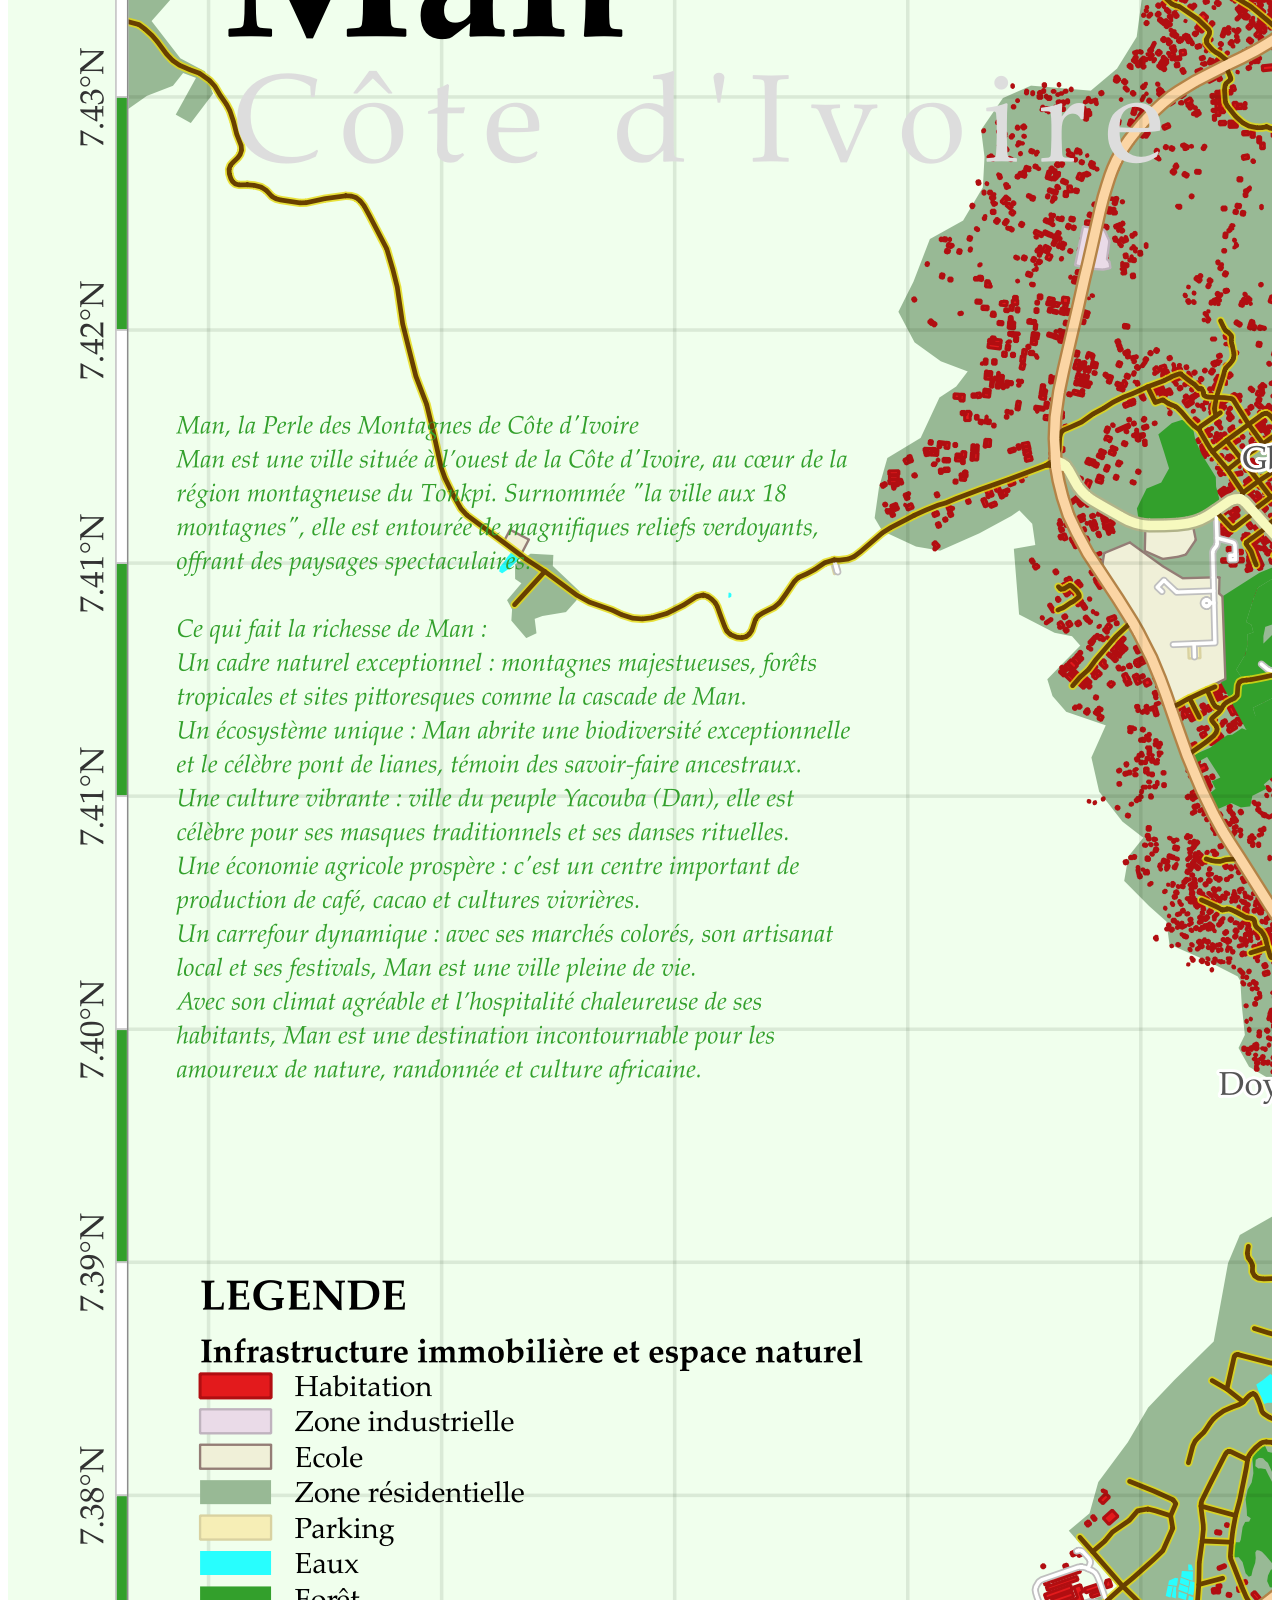
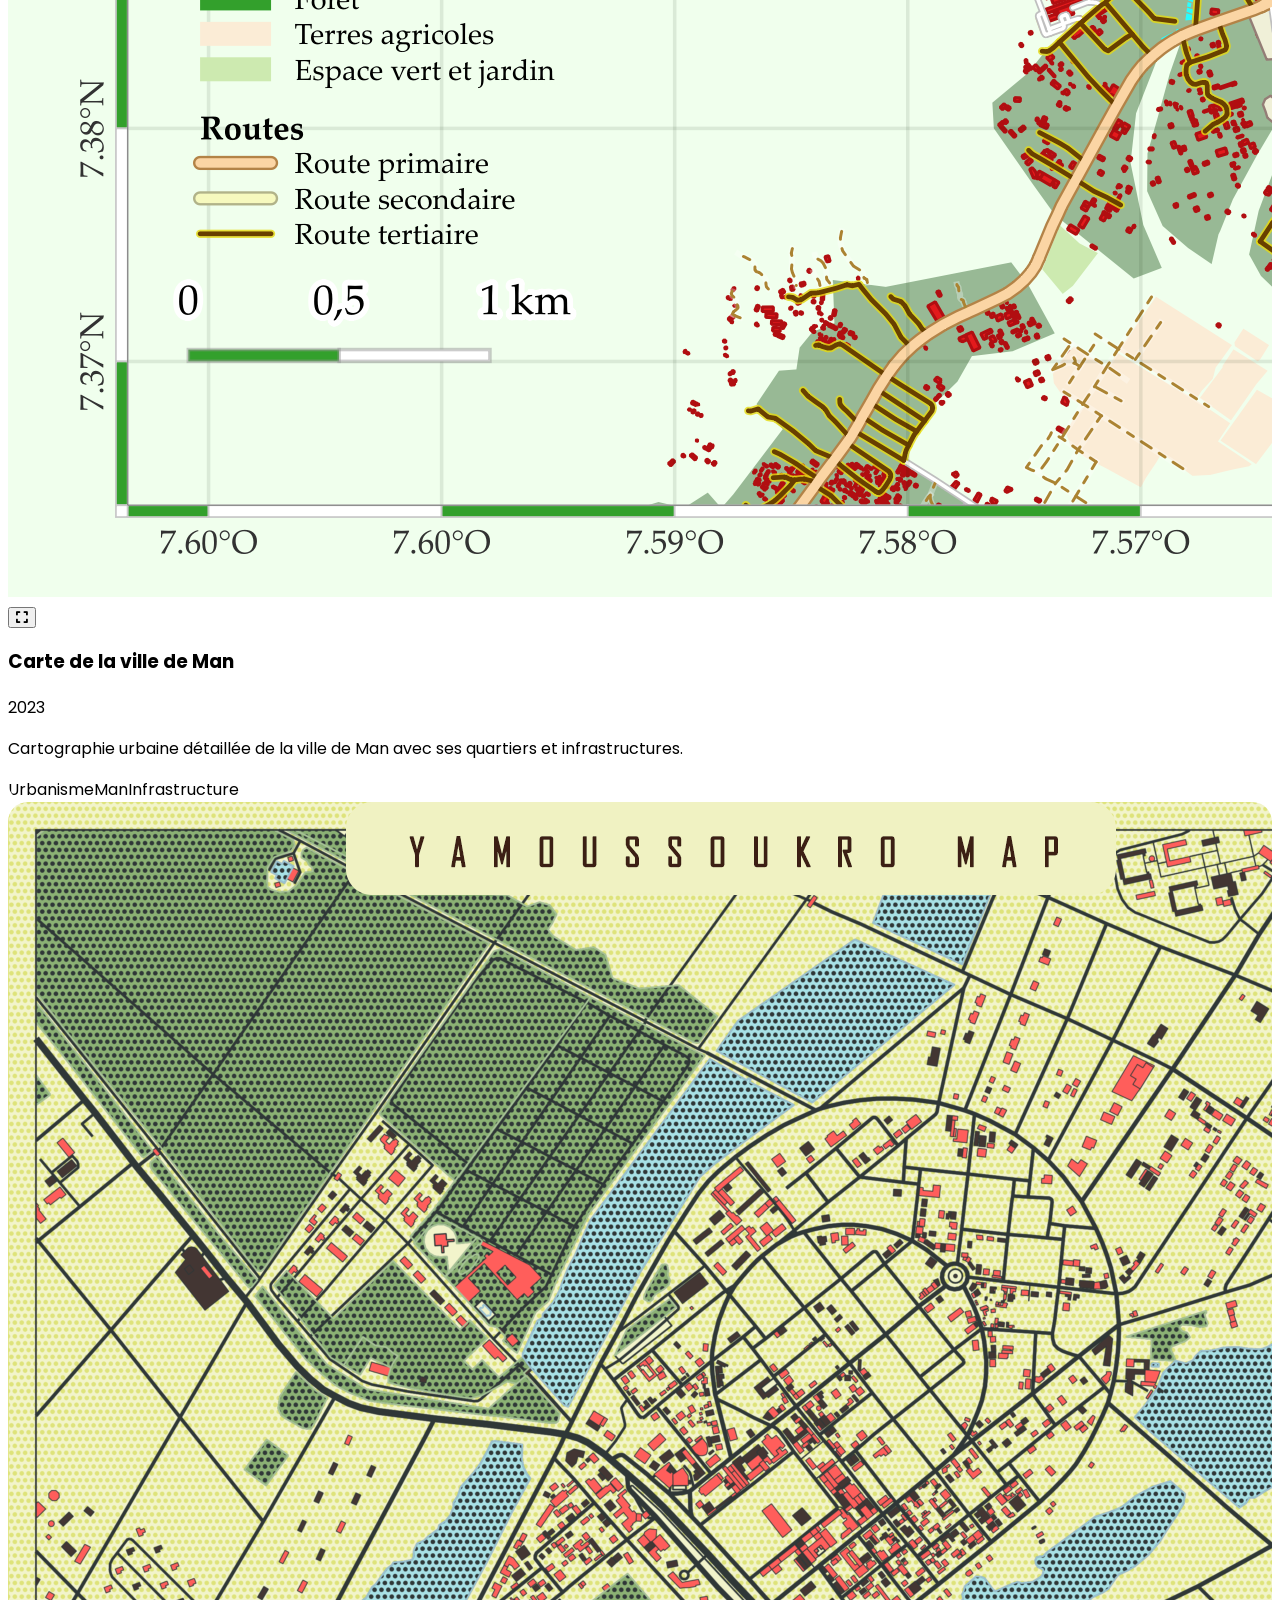
==== commit c46160ee: "New updatte" ====
--- a/index.html
+++ b/index.html
@@ -543,8 +543,10 @@
                     Ingénieur Agronome | Expert SIG & Data Science
                 </h2>
                 <p class="text-gray-400 mb-8 max-w-lg leading-relaxed text-sm sm:text-base mx-auto md:mx-0">
-                    Expert en analyse géospatiale, intelligence artificielle et développement de tableaux de bord 
-                    pour l'agriculture et le développement rural. Passionné par la transmission des connaissances.
+                    Ingénieur agronome, enseignant-chercheur et expert SIG/Télédétection passionné par l’innovation, 
+                    la cartographie et la digitalisation agricole. 
+                    Expérience confirmée en gestion de projets, en accompagnement des coopératives agricoles et en analyse de données.
+    
                 </p>
                 
                 <!-- Stats rapides -->
@@ -558,7 +560,7 @@
                         <div class="text-gray-400 text-xs sm:text-sm">Projets</div>
                     </div>
                     <div class="stat-card flex-1">
-                        <div class="stat-number text-2xl sm:text-4xl">5</div>
+                        <div class="stat-number text-2xl sm:text-4xl">5+</div>
                         <div class="text-gray-400 text-xs sm:text-sm">Certifications</div>
                     </div>
                 </div>
@@ -602,18 +604,6 @@
                         <p class="text-xs sm:text-sm text-gray-400">d'expérience</p>
                     </div>
                     
-                    <!-- Badge compétence -->
-                    <!-- <div class="absolute -top-4 -left-4 card-modern p-4 shadow-2xl">
-                        <div class="flex items-center gap-2">
-                            <div class="w-10 h-10 rounded-full gradient-primary flex items-center justify-center">
-                                <i class="fas fa-map-marked-alt text-gray-900"></i>
-                            </div>
-                            <div>
-                                <p class="text-sm font-semibold">Expert SIG</p>
-                                <p class="text-xs text-gray-400">& Data Science</p>
-                            </div>
-                        </div>
-                    </div> -->
                 </div>
             </div>
         </div>
@@ -671,24 +661,24 @@
                 <div class="md:w-2/3">
                     <div class="card-modern p-8">
                         <p class="text-gray-300 mb-6 leading-relaxed text-lg">
-                            <span class="text-amber-400 font-semibold">Enseignant-chercheur en science géospatiale</span> 
-                            (SIG et Télédétection) et Data Science à l'INP-HB de Yamoussoukro. Au fil de mon parcours professionnel, 
-                            l'évolution naturelle de mes responsabilités m'a conduit à concevoir et piloter des 
-                            <span class="text-amber-400 font-semibold">tableaux de bord de performance</span> pour suivre les indicateurs clés de projets.
+                          Enseignant-chercheur en   <span class="text-amber-400 font-semibold">science géospatiale 
+                            (SIG et Télédétection), Data Science et Sciences climatiques </span> à l'Ecole Supérieure d'Agronomie (ESA) de l'INP-HB de Yamoussoukro, au fil de mon parcours professionnel, 
+                            l'évolution naturelle de mes responsabilités m'a conduit à concevoir des solutions digitales et piloter des 
+                            <span class="text-amber-400 font-semibold">projets</span>.
                         </p>
                         <p class="text-gray-300 mb-6 leading-relaxed">
-                            Cette double compétence  technique et pédagogique  me permet aujourd'hui de former aussi bien des étudiants 
-                            que des professionnels aux méthodologies de suivi-évaluation et d'analyse de données. Ingénieur agronome 
+                            Cette double compétence technique et pédagogique  me permet aujourd'hui de former aussi bien des étudiants 
+                            que des professionnels à la maitrise de ces domaines. Ingénieur agronome 
                             et doctorant, j'ai acquis plus de <span class="text-amber-400 font-semibold">6 ans d'expérience</span> 
                             en analyse spatiale et conception de solutions numériques.
                         </p>
                         
                         <!-- Tags compétences clés -->
                         <div class="flex flex-wrap gap-3 mb-8">
-                            <span class="skill-tag"><i class="fas fa-helicopter mr-2"></i>Pilote de drone</span>
+                            <span class="skill-tag"><i class="fas fa-helicopter mr-2"></i>Dévéloppeur</span>
                             <span class="skill-tag"><i class="fas fa-chalkboard-teacher mr-2"></i>Formateur</span>
                             <span class="skill-tag"><i class="fas fa-database mr-2"></i>Data Analyst</span>
-                            <span class="skill-tag"><i class="fas fa-map mr-2"></i>Cartographe</span>
+                            <span class="skill-tag"><i class="fas fa-map mr-2"></i>Cartographe (SIGiste)</span>
                         </div>
                         
                         <a href="#cv" class="btn-primary inline-block text-gray-900 py-3 px-6">
@@ -984,7 +974,7 @@
                             <span class="bg-amber-500/20 text-amber-400 px-3 py-1 rounded-full text-sm font-medium mt-2 md:mt-0">2018 - 2021</span>
                         </div>
                         <ul class="text-gray-300 space-y-3 text-sm">
-                            <li class="flex items-start">
+                            <!-- <li class="flex items-start">
                                 <span class="w-2 h-2 bg-amber-400 rounded-full mt-2 mr-3 flex-shrink-0"></span>
                                 <span><strong class="text-amber-400">2021</strong> - Méthodes et techniques d'enquête avec SPSS (INP-HB/ESA)</span>
                             </li>
@@ -995,7 +985,7 @@
                             <li class="flex items-start">
                                 <span class="w-2 h-2 bg-blue-400 rounded-full mt-2 mr-3 flex-shrink-0"></span>
                                 <span><strong class="text-amber-400">2019</strong> - Techniques de riziculture et lutte biologique (ADERI/Mission Chinoise)</span>
-                            </li>
+                            </li> -->
                             <li class="flex items-start">
                                 <span class="w-2 h-2 bg-green-400 rounded-full mt-2 mr-3 flex-shrink-0"></span>
                                 <span><strong class="text-amber-400">2018</strong> - Métiers du digital et marketing digital (MOOV Cyberlab/Jeysem Académie)</span>
@@ -1076,7 +1066,7 @@
                                 <span class="w-8 h-8 rounded-lg gradient-accent flex items-center justify-center mr-3">
                                     <i class="fas fa-phone text-white text-sm"></i>
                                 </span>
-                                +225 07 877 58 04 85
+                                +225 07 87 58 04 85
                             </a>
                             <p class="text-gray-300 flex items-center">
                                 <span class="w-8 h-8 rounded-lg bg-gradient-to-br from-blue-500 to-cyan-500 flex items-center justify-center mr-3">
@@ -1134,11 +1124,11 @@
                     <!-- Télécharger CV -->
                     <div class="mt-10 flex flex-col sm:flex-row gap-4 justify-center">
                         <a href="static/doc/CV_KAMBOU_Expert_SIG_Format_GIZ.pdf" target="_blank" class="btn-primary py-3 px-6 text-center text-gray-900">
-                            <i class="fas fa-download mr-2"></i> CV Expert SIG (GIZ)
+                            <i class="fas fa-download mr-2"></i> Télécharger CV
                         </a>
-                        <a href="static/doc/KAMBOU ANICET CYRILLE_CV_V29_CONSULTANT FORMATEUR KPI.pdf" target="_blank" class="btn-secondary py-3 px-6 text-center">
+                        <!-- <a href="static/doc/KAMBOU ANICET CYRILLE_CV_V29_CONSULTANT FORMATEUR KPI.pdf" target="_blank" class="btn-secondary py-3 px-6 text-center">
                             <i class="fas fa-download mr-2"></i> CV Consultant Formateur
-                        </a>
+                        </a> -->
                     </div>
                 </div>
             </div>
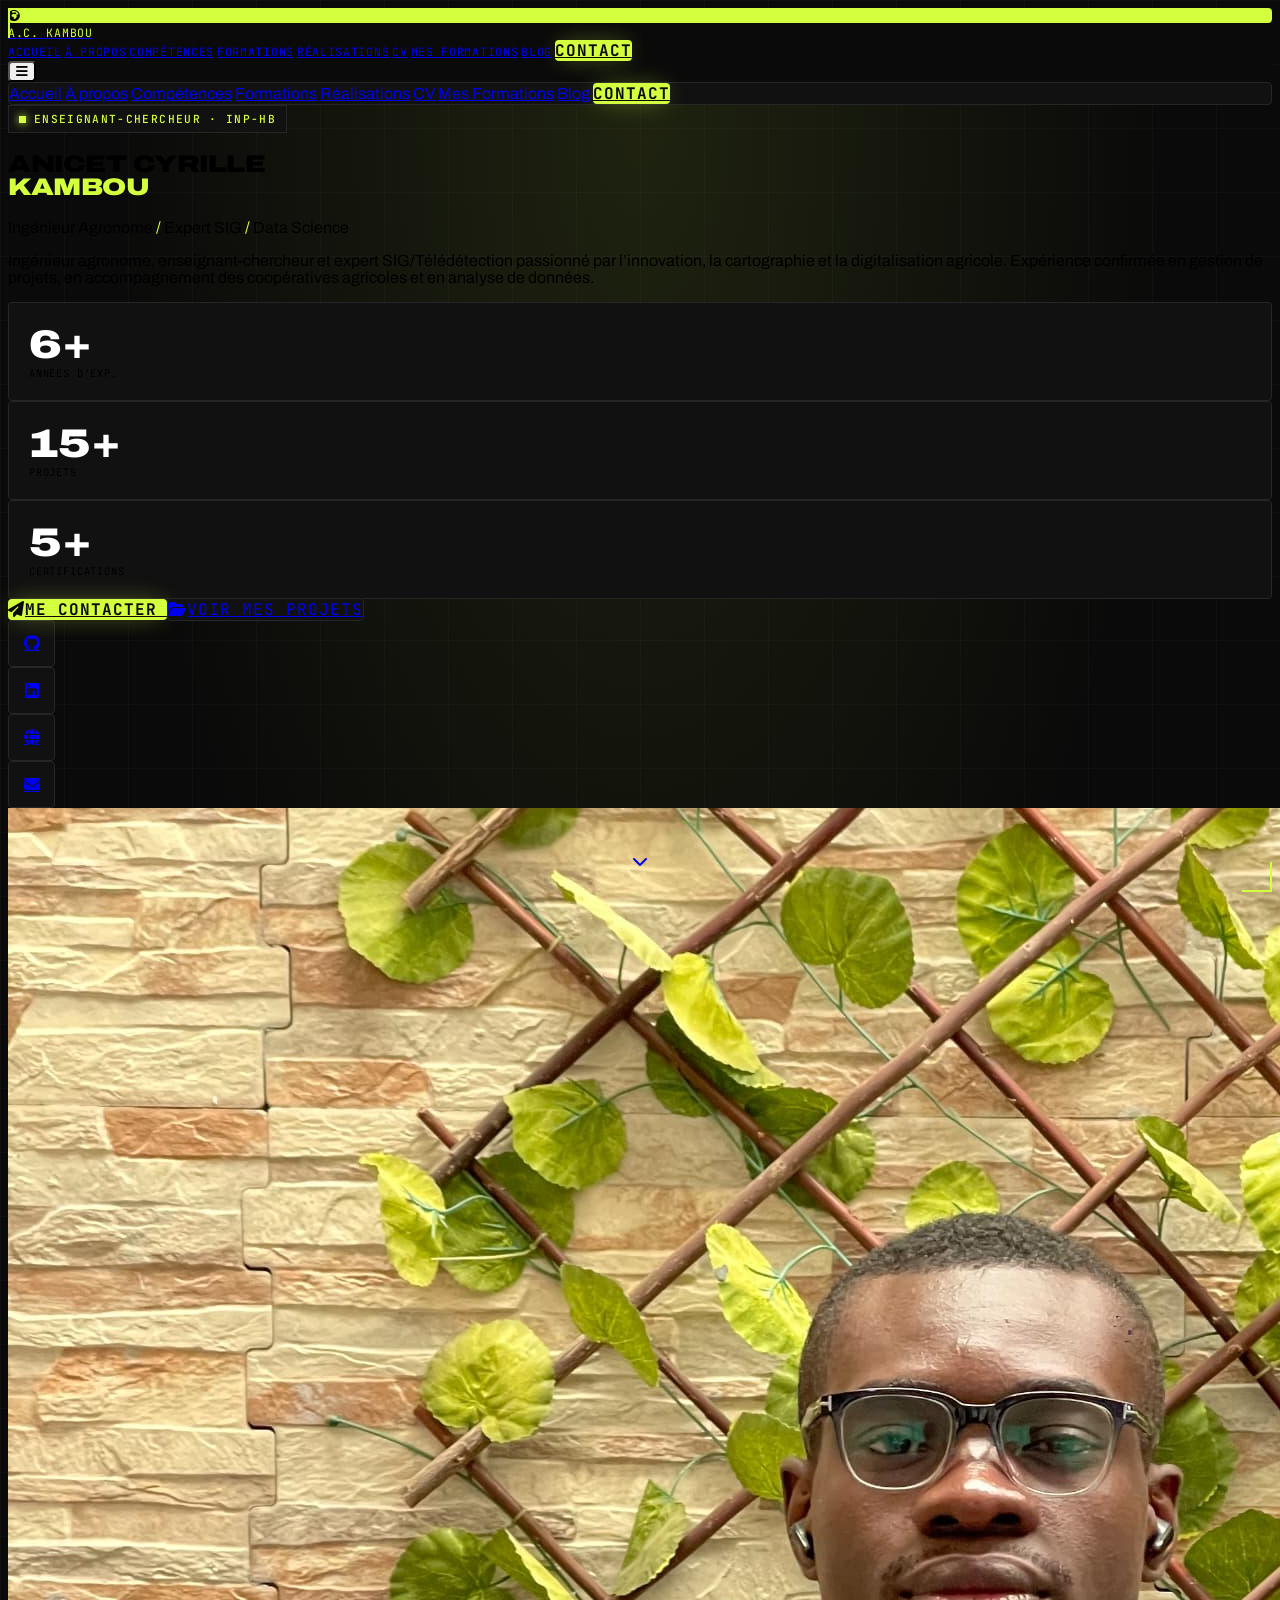
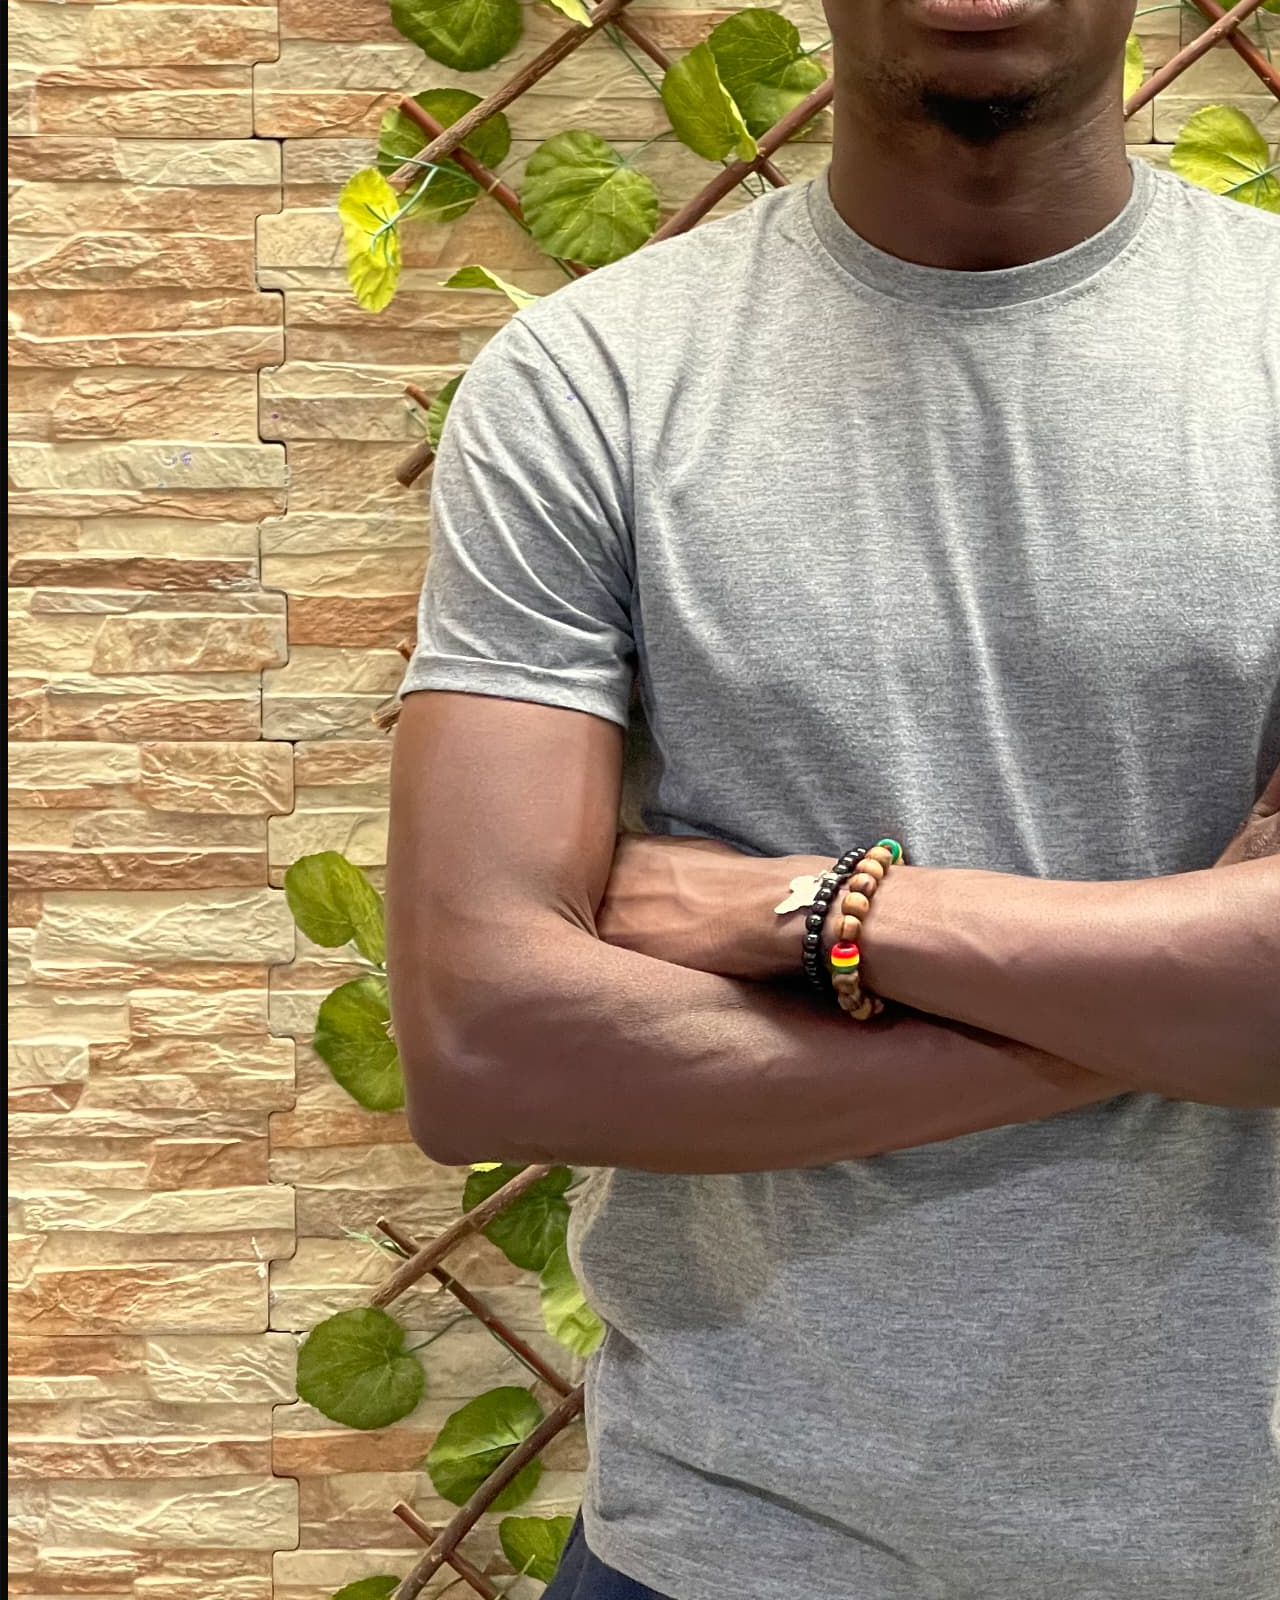
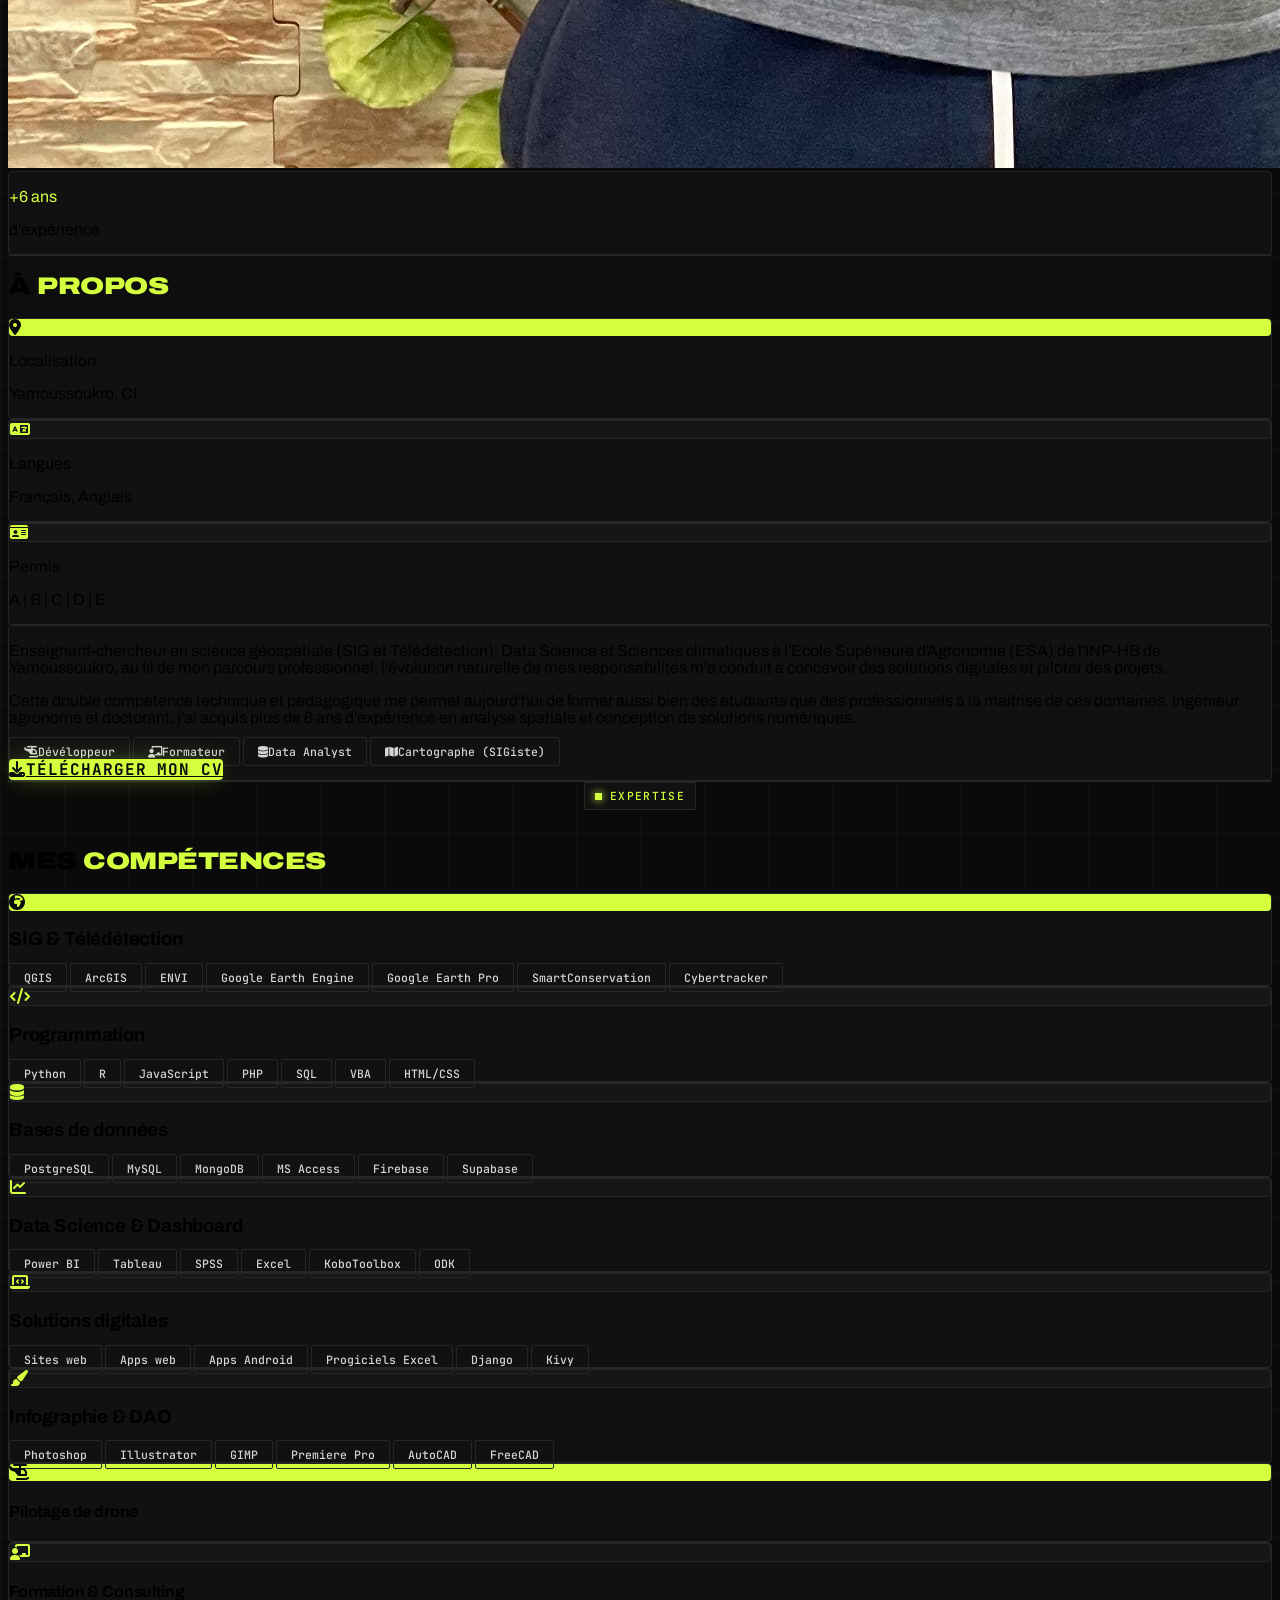
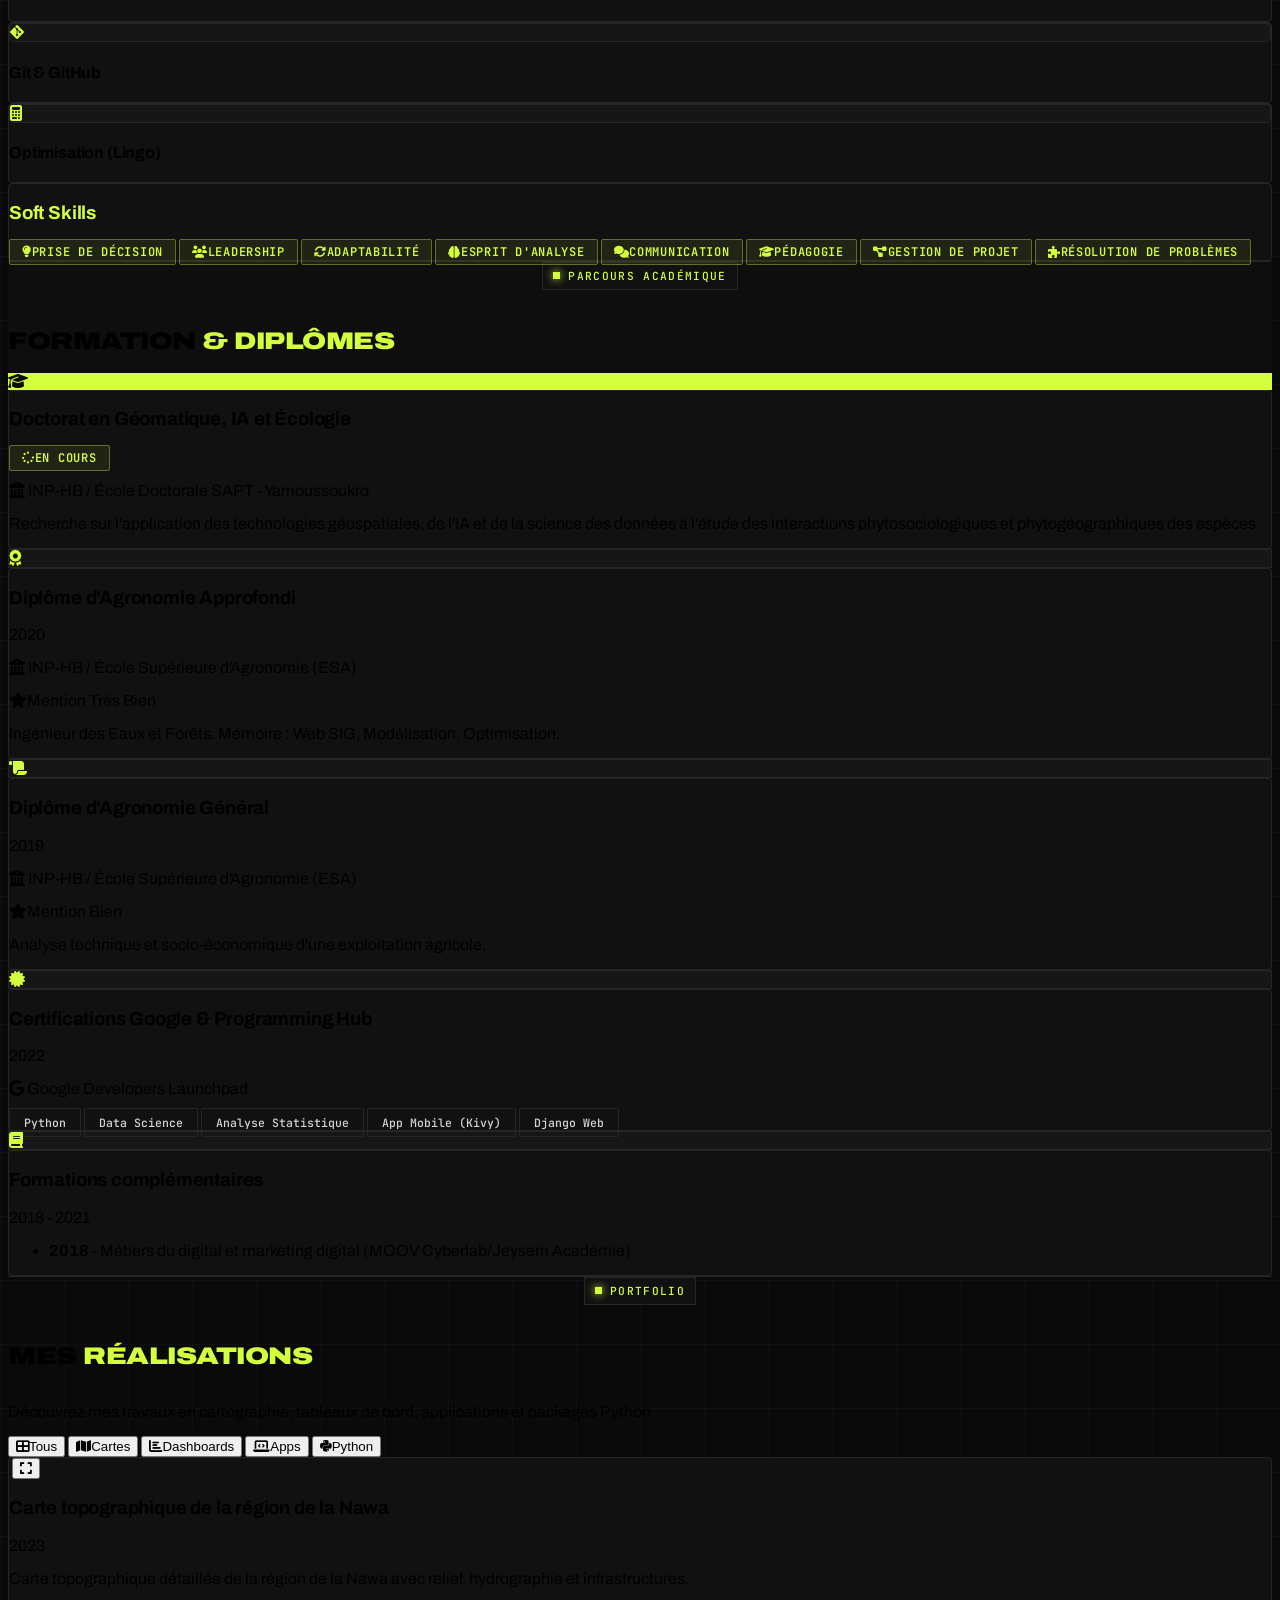
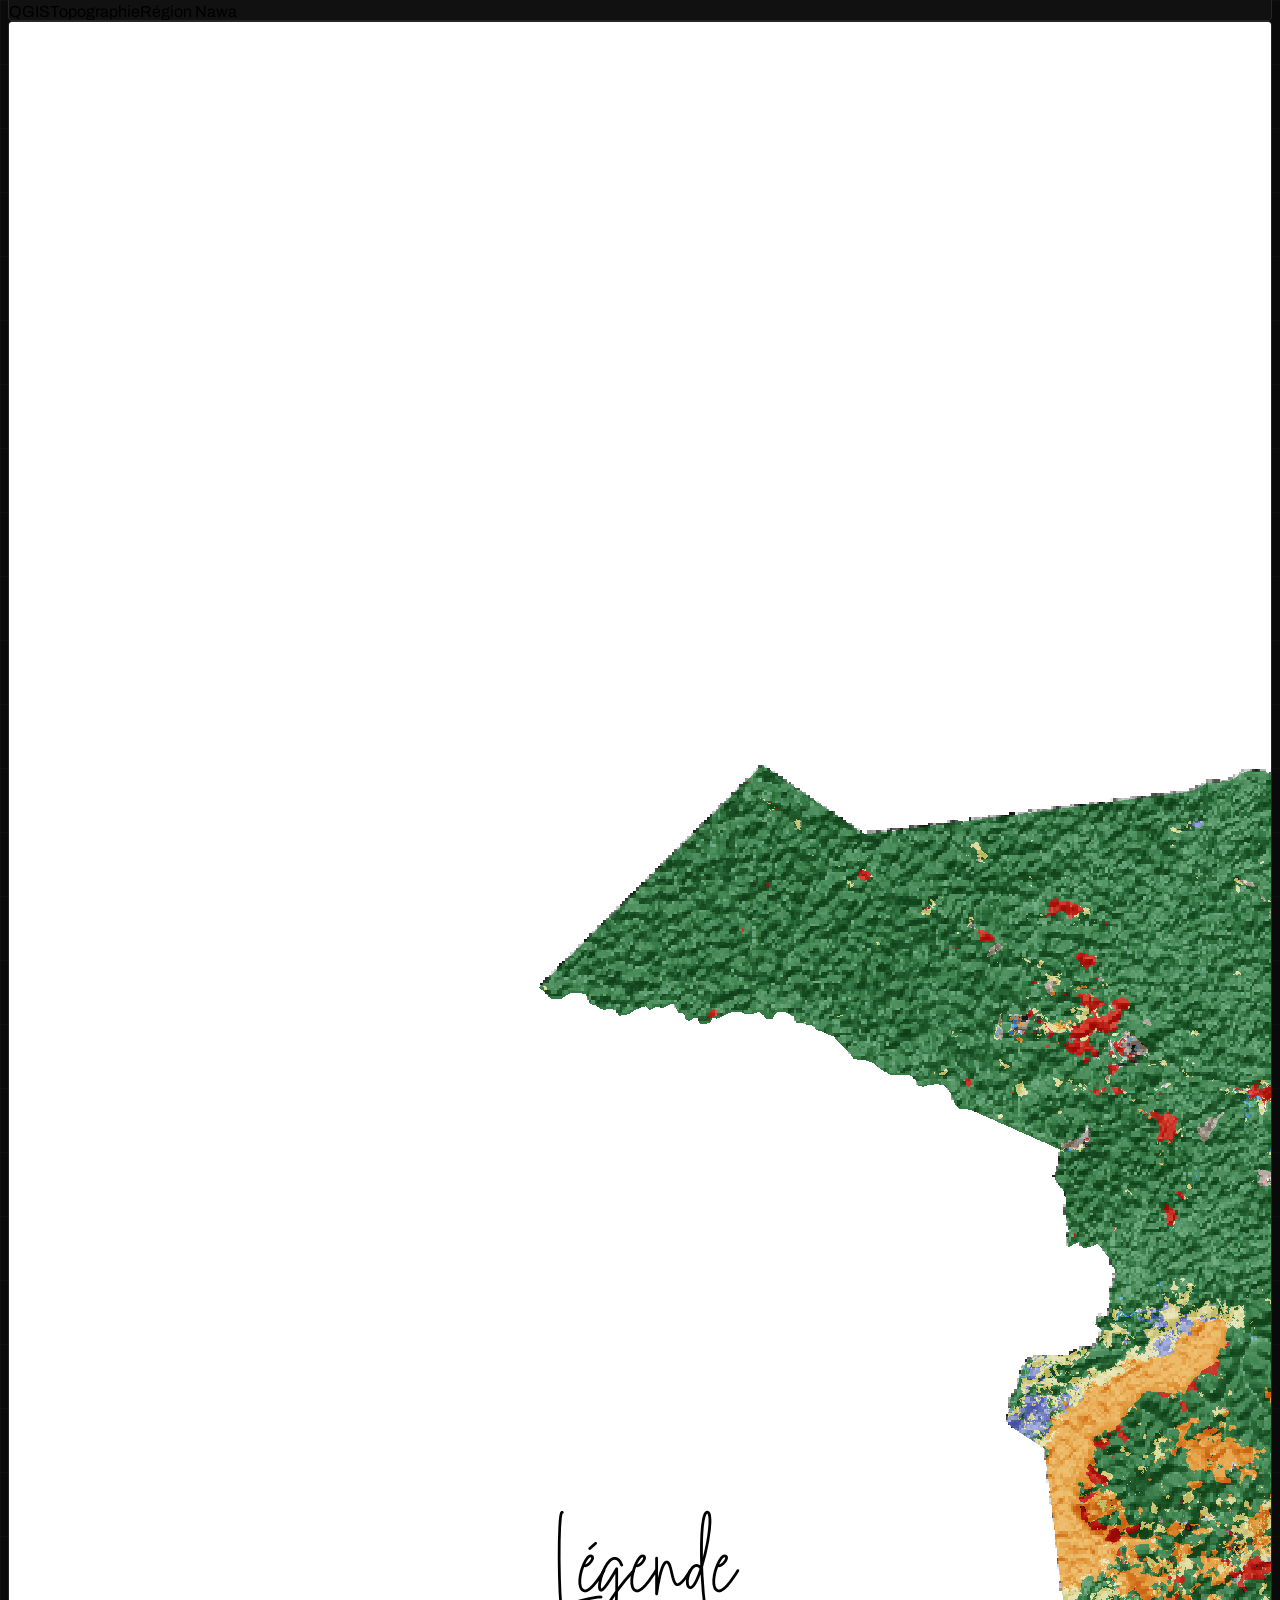
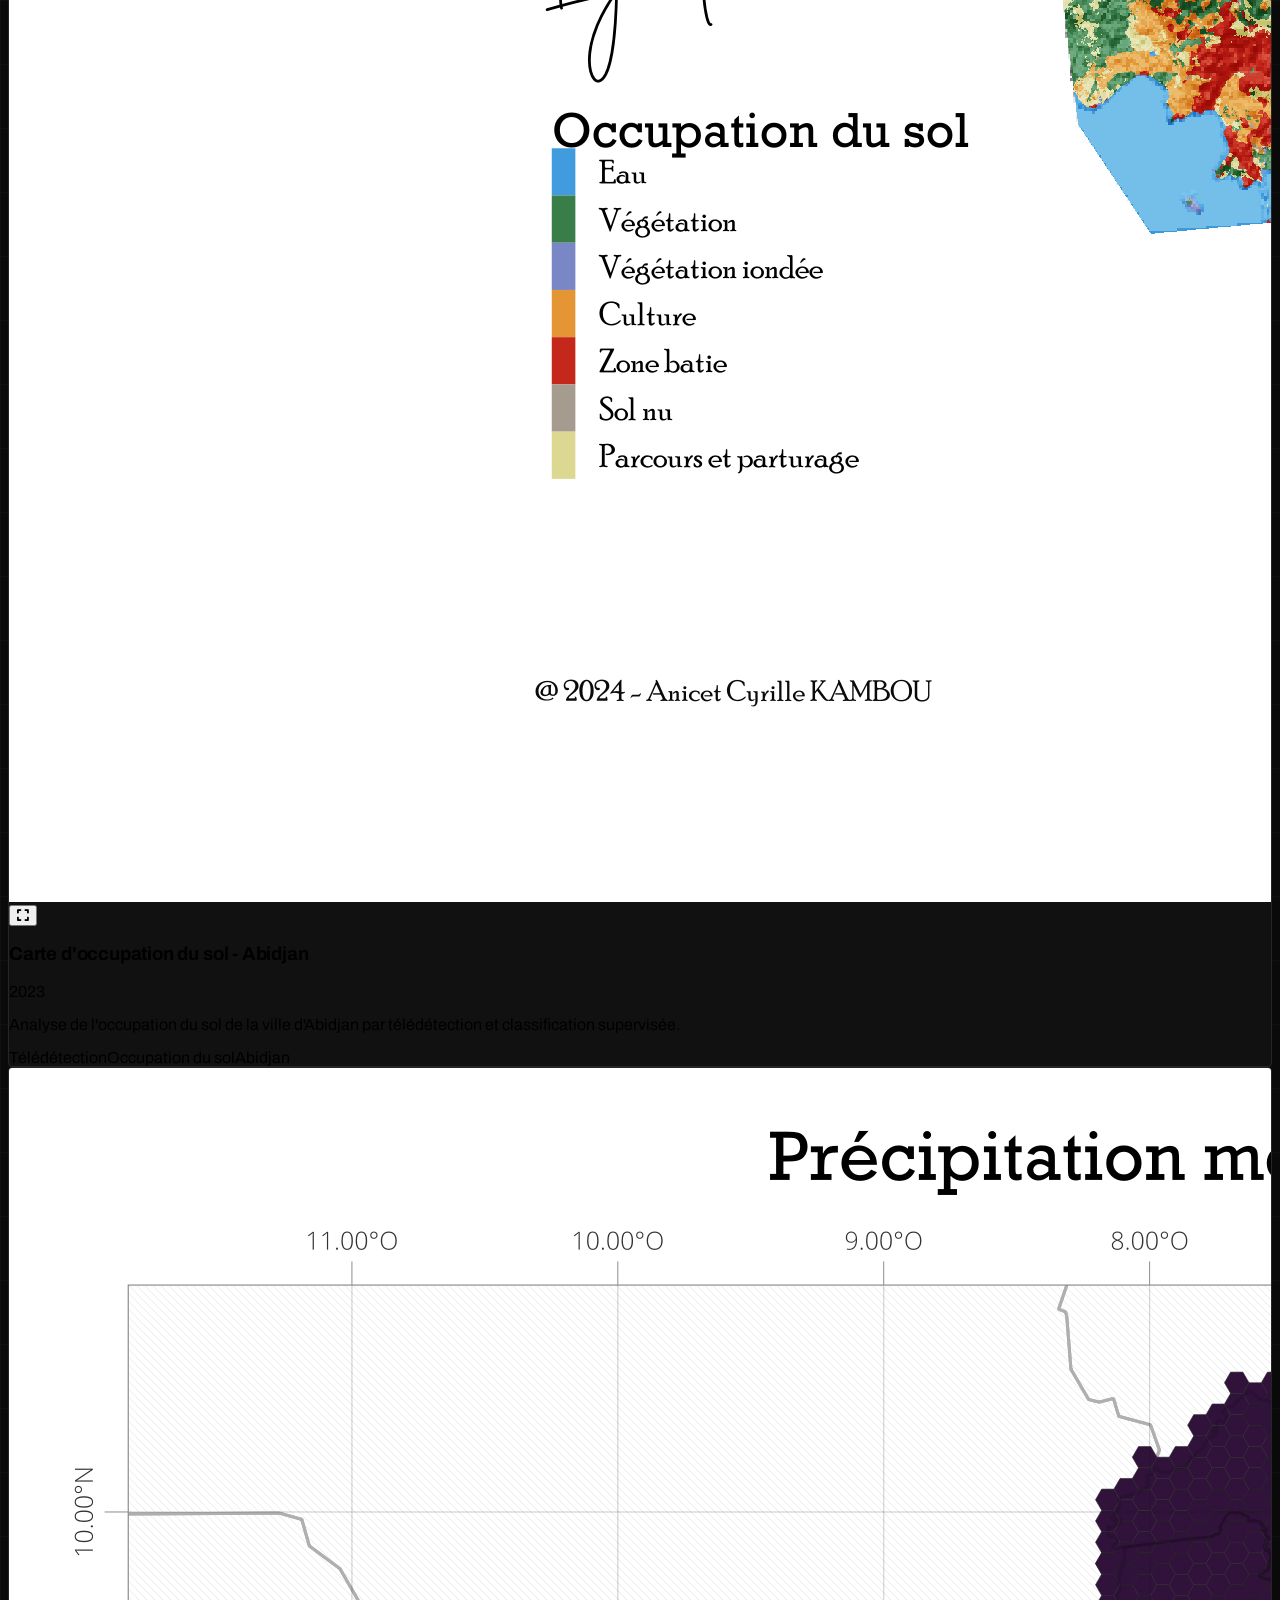
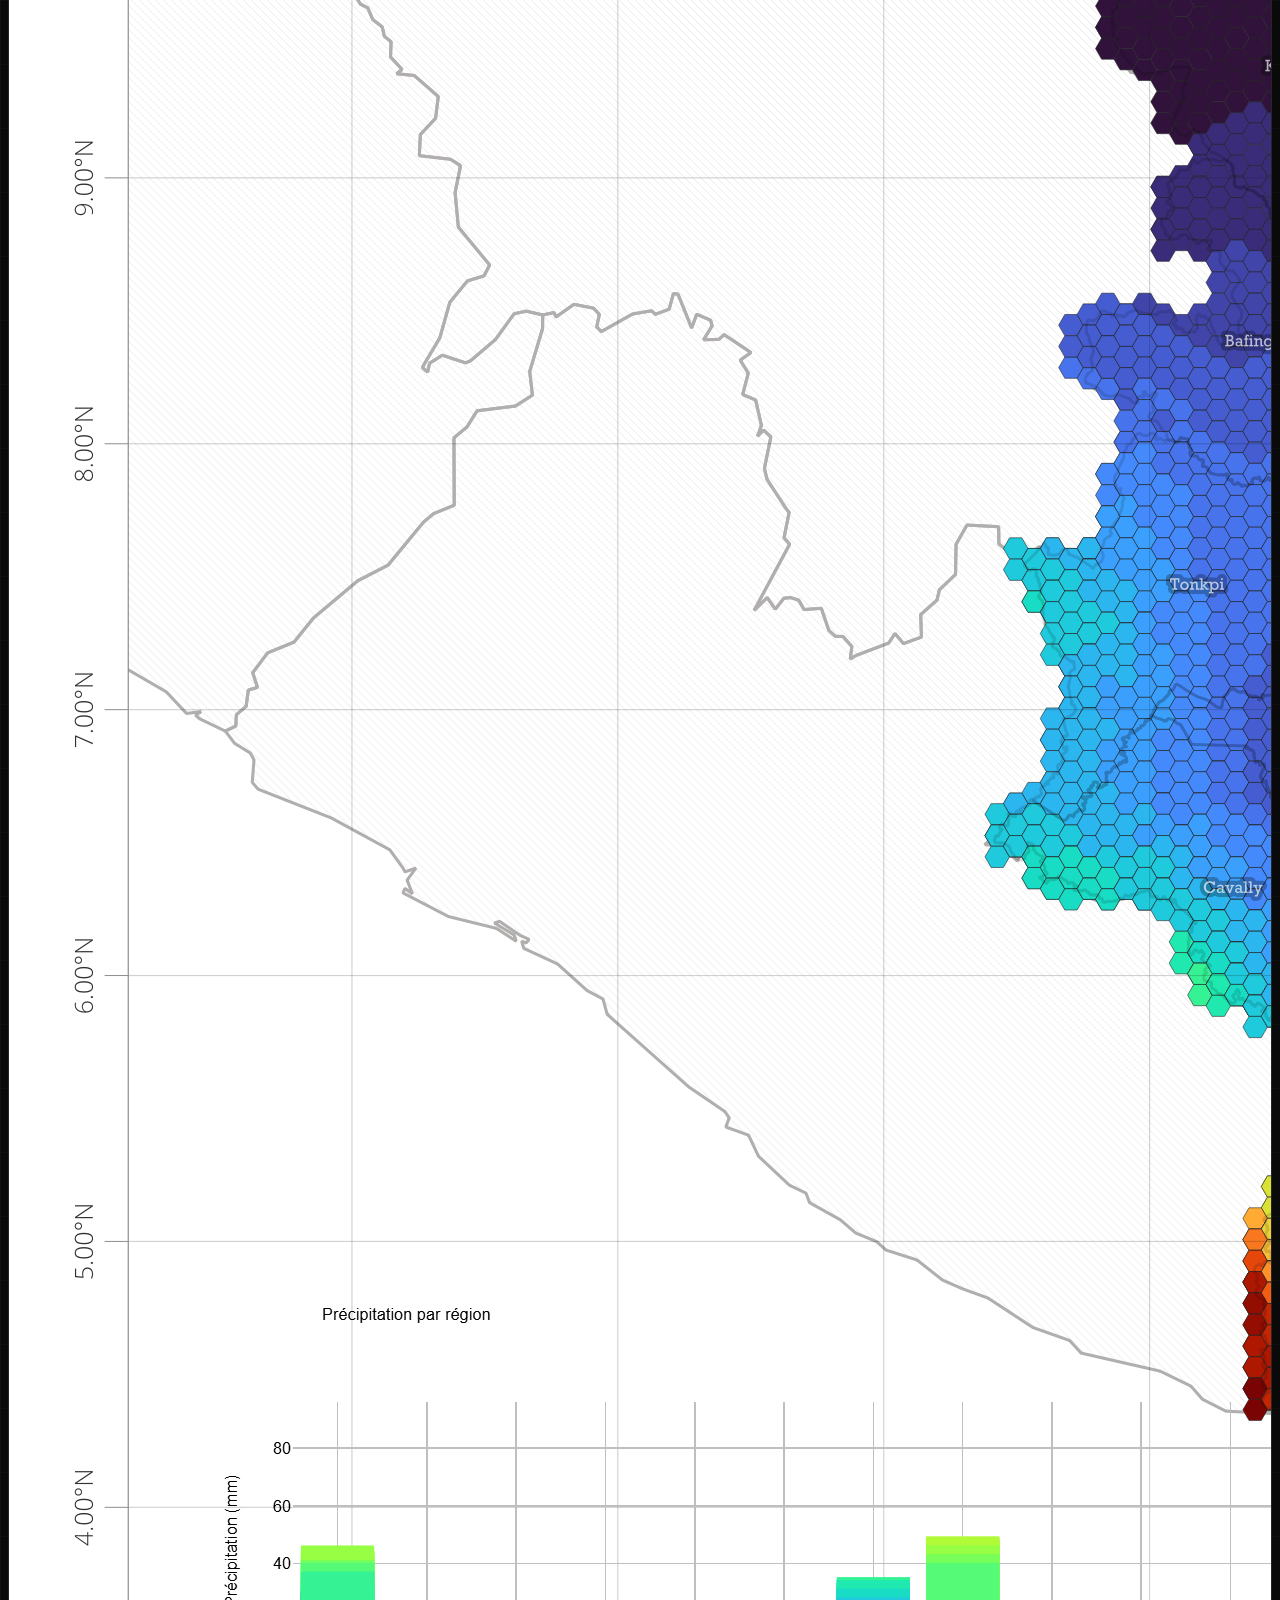
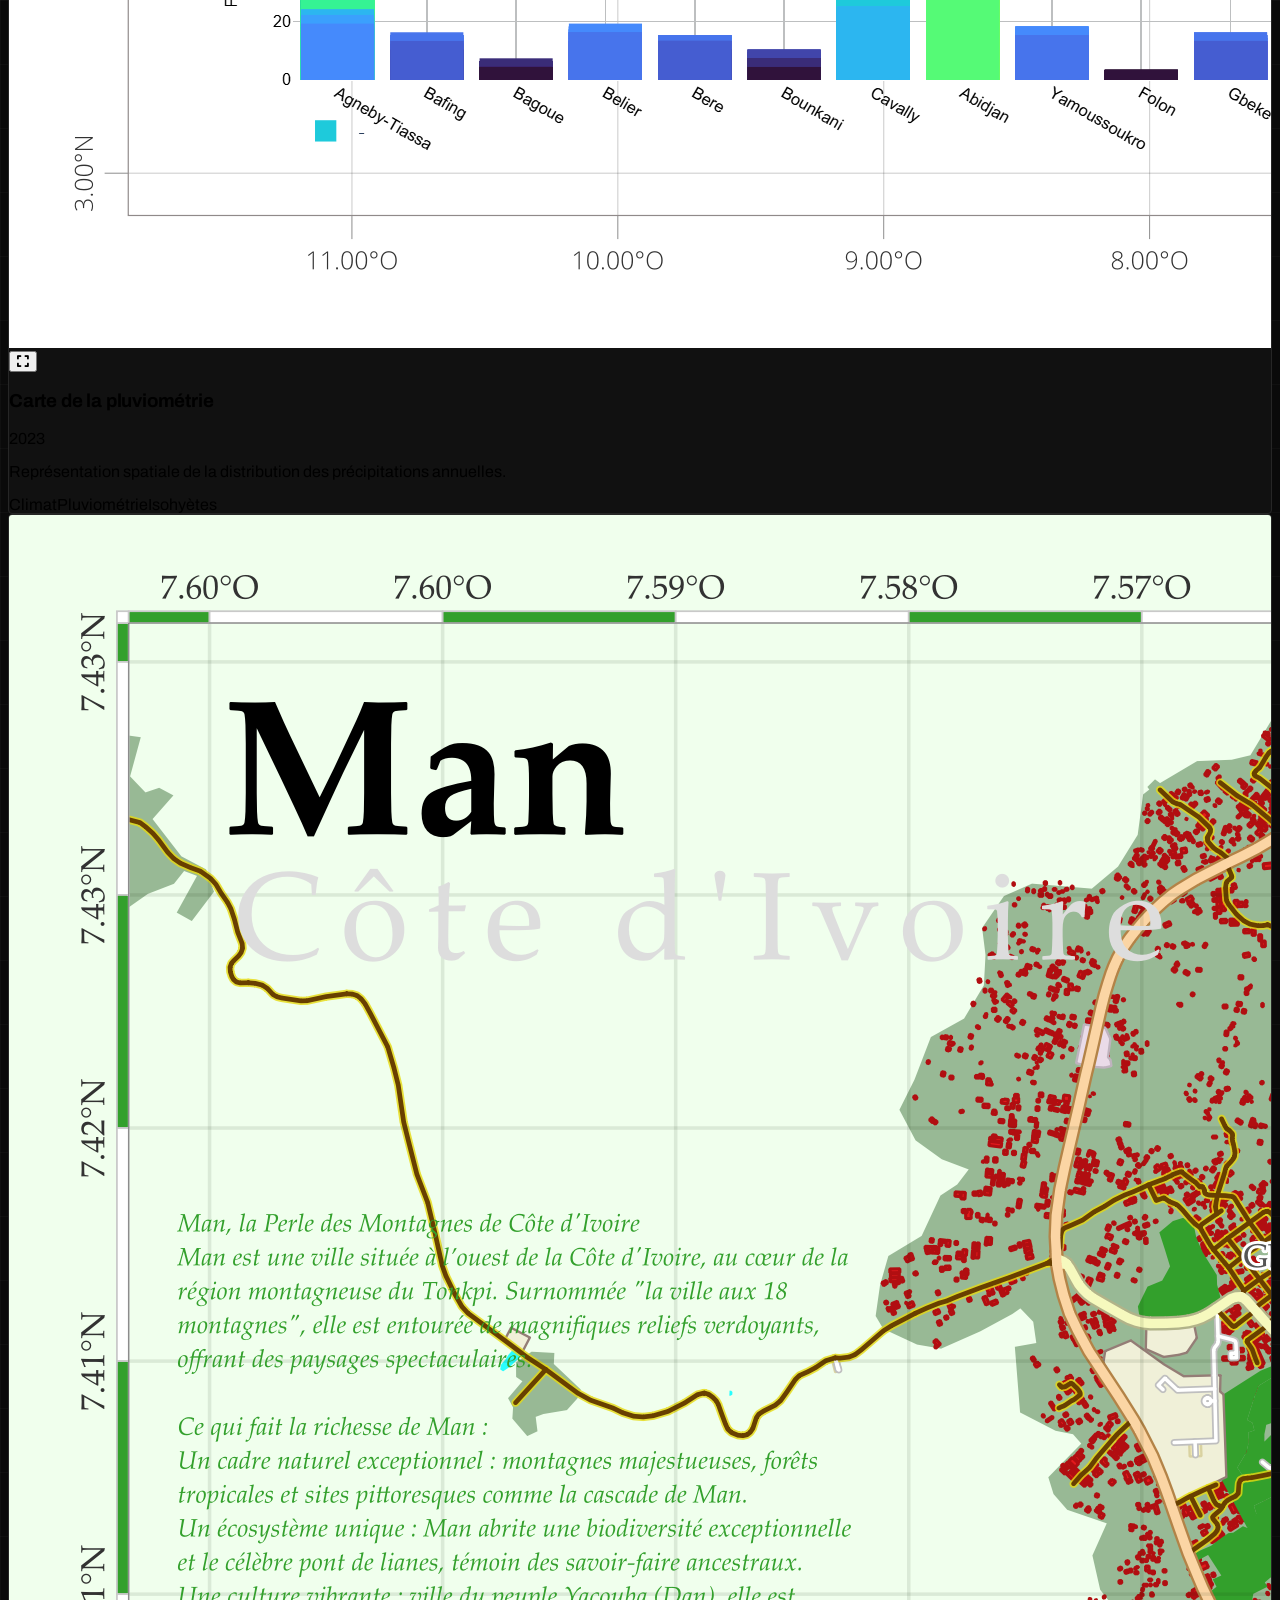
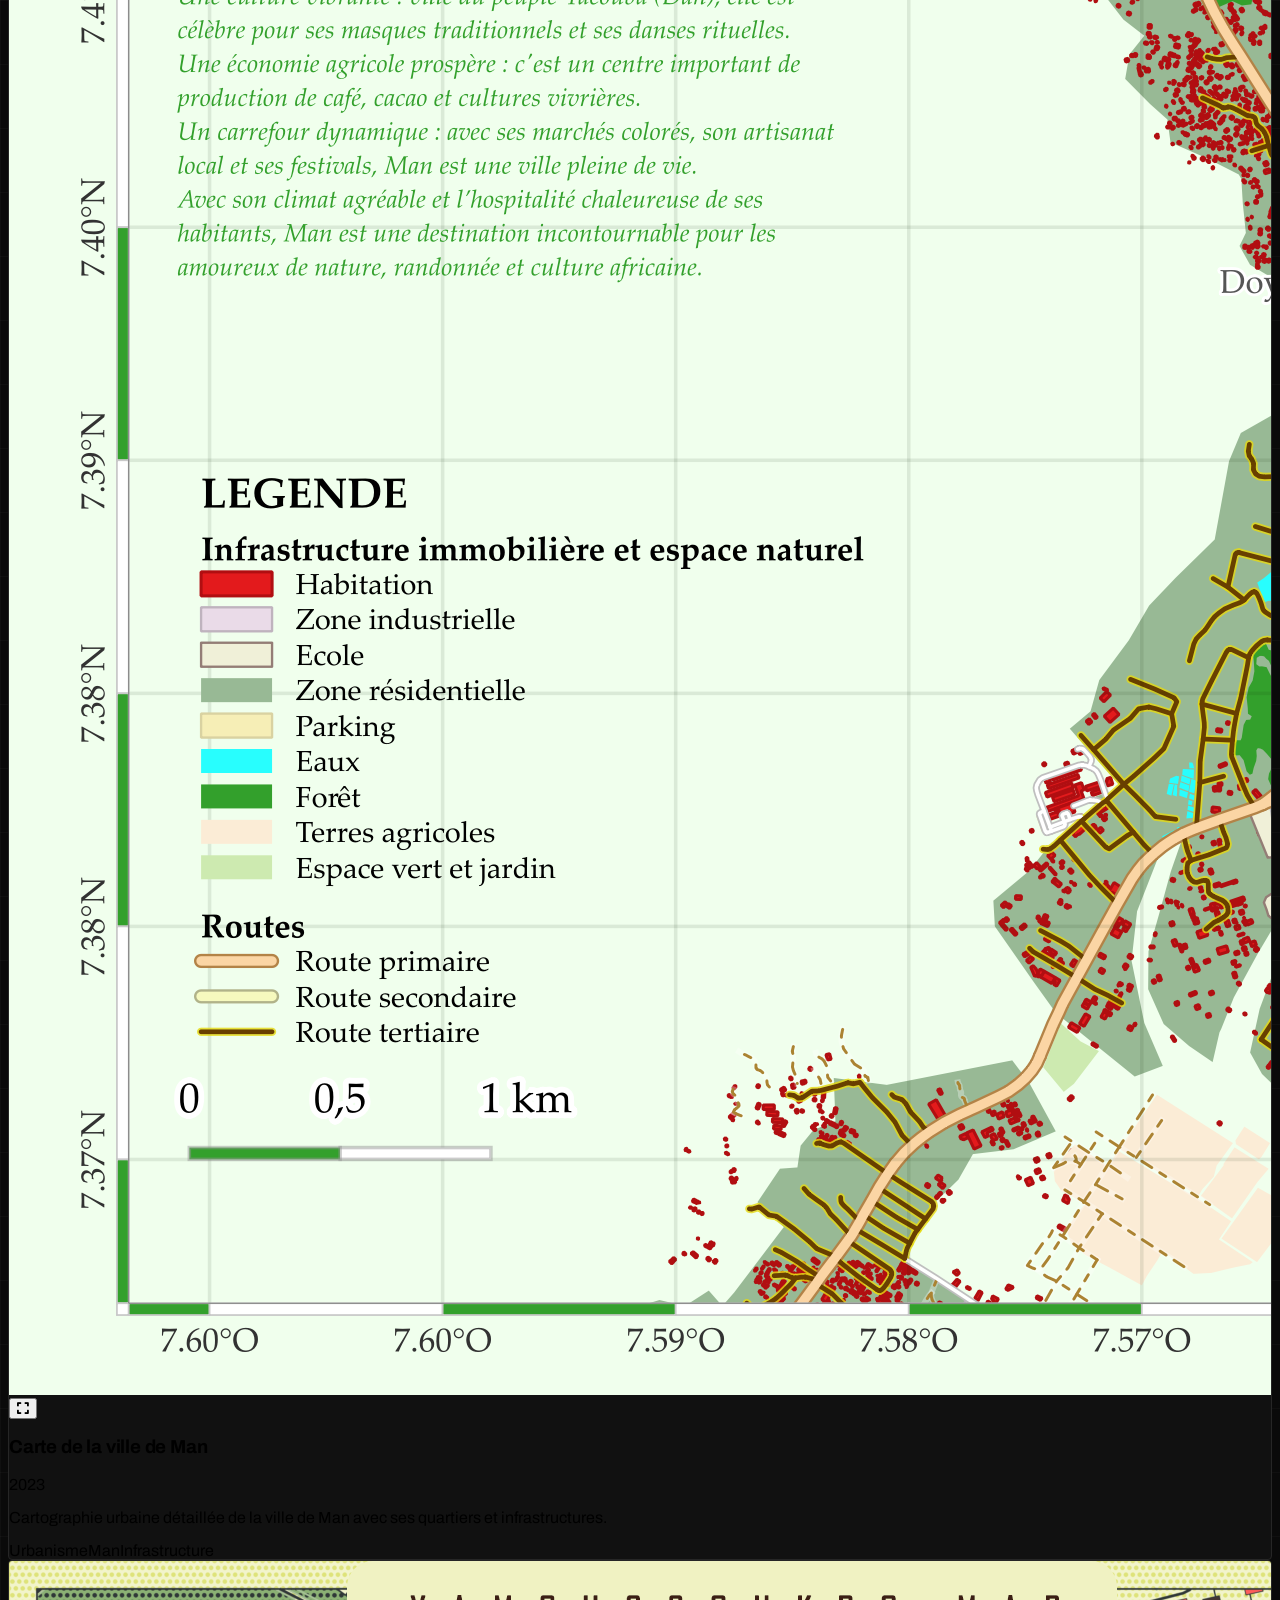
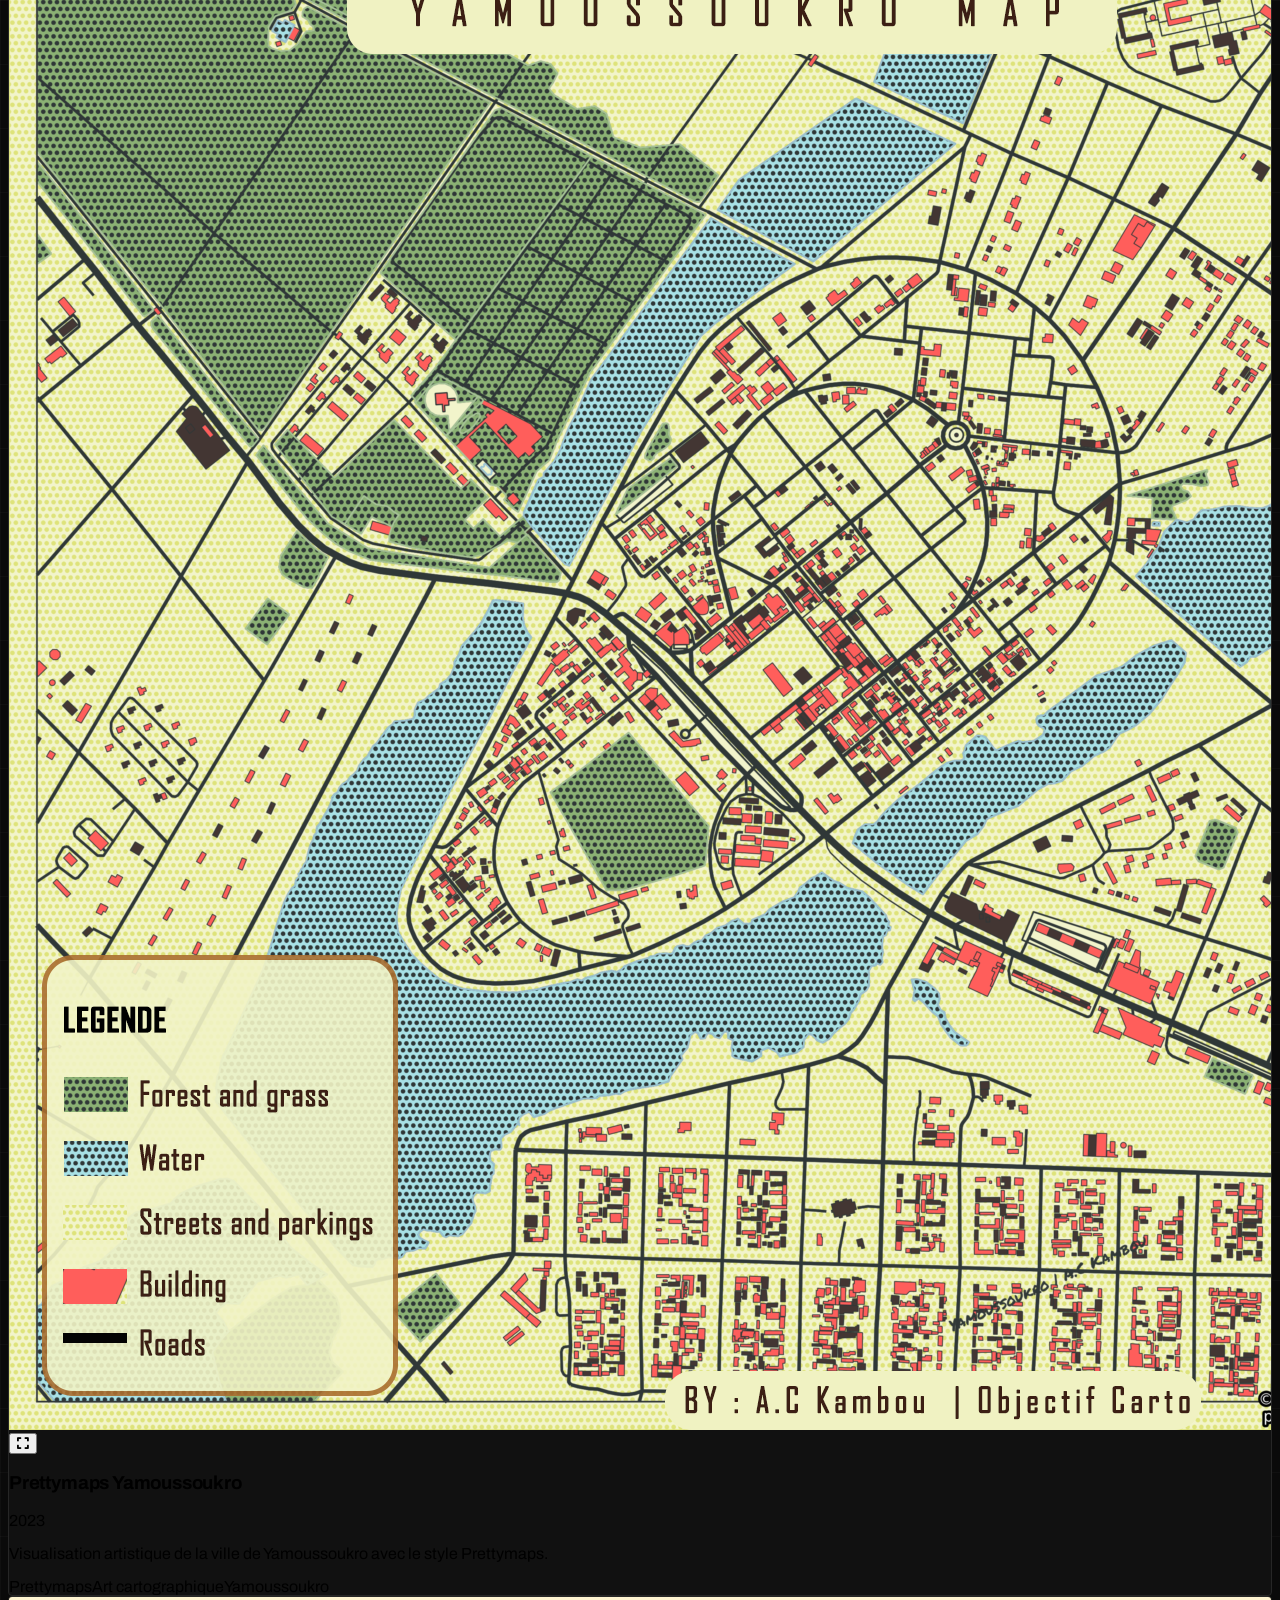
==== commit 4126e3da: "Mise a jour UI site web" ====
--- a/index.html
+++ b/index.html
@@ -26,9 +26,9 @@
     <meta property="twitter:image" content="https://mr-kam.github.io/static/img%20profile/photo2.jpg">
     
     <script src="https://cdn.tailwindcss.com"></script>
+    <script src="static/js/theme.js"></script>
     <link rel="stylesheet" href="https://cdnjs.cloudflare.com/ajax/libs/font-awesome/6.4.0/css/all.min.css">
     <style>
-        @import url('https://fonts.googleapis.com/css2?family=Poppins:wght@300;400;500;600;700&display=swap');
 
         html {
             scroll-behavior: smooth;
@@ -45,11 +45,11 @@
         }
 
         .gradient-primary {
-            background: linear-gradient(135deg, #f59e0b 0%, #f97316 50%, #ea580c 100%);
+            background: linear-gradient(135deg, #d4ff3f 0%, #d4ff3f 50%, #d4ff3f 100%);
         }
 
         .gradient-accent {
-            background: linear-gradient(135deg, #ec4899 0%, #f43f5e 100%);
+            background: linear-gradient(135deg, #d4ff3f 0%, #d4ff3f 100%);
         }
 
         .gradient-card {
@@ -75,7 +75,7 @@
         .shape-1 {
             width: 300px;
             height: 300px;
-            background: radial-gradient(circle, rgba(245, 158, 11, 0.15) 0%, transparent 70%);
+            background: radial-gradient(circle, rgba(212, 255, 63, 0.15) 0%, transparent 70%);
             top: 10%;
             right: -100px;
             animation-delay: 0s;
@@ -103,6 +103,12 @@
             z-index: 30;
         }
 
+        /* Bottom navigation (petits écrans) */
+        @media (max-width: 767px) {
+            body { padding-bottom: calc(64px + env(safe-area-inset-bottom)); }
+            #back-to-top { bottom: calc(80px + env(safe-area-inset-bottom)); }
+        }
+
         /* Points décoratifs */
         .dot-pattern {
             position: absolute;
@@ -115,7 +121,7 @@
             width: 8px;
             height: 8px;
             border-radius: 50%;
-            background-color: rgba(245, 158, 11, 0.3);
+            background-color: rgba(212, 255, 63, 0.3);
         }
 
         .dot-pattern-1 { top: 15%; left: 5%; }
@@ -125,7 +131,7 @@
         .decorative-line {
             position: absolute;
             height: 3px;
-            background: linear-gradient(90deg, transparent, #f59e0b, transparent);
+            background: linear-gradient(90deg, transparent, #d4ff3f, transparent);
             border-radius: 2px;
         }
 
@@ -139,8 +145,8 @@
         }
 
         @keyframes pulse-glow {
-            0%, 100% { box-shadow: 0 0 20px rgba(245, 158, 11, 0.3); }
-            50% { box-shadow: 0 0 40px rgba(245, 158, 11, 0.5); }
+            0%, 100% { box-shadow: 0 0 20px rgba(212, 255, 63, 0.3); }
+            50% { box-shadow: 0 0 40px rgba(212, 255, 63, 0.5); }
         }
 
         /* Timeline */
@@ -150,7 +156,7 @@
             bottom: 0;
             left: 15px;
             width: 3px;
-            background: linear-gradient(180deg, #f59e0b 0%, #ec4899 100%);
+            background: linear-gradient(180deg, #d4ff3f 0%, #d4ff3f 100%);
             transform: translateX(-50%);
             border-radius: 2px;
         }
@@ -161,9 +167,9 @@
             width: 18px;
             height: 18px;
             border-radius: 50%;
-            background: linear-gradient(135deg, #f59e0b, #f97316);
+            background: linear-gradient(135deg, #d4ff3f, #d4ff3f);
             transform: translateX(-50%);
-            box-shadow: 0 0 15px rgba(245, 158, 11, 0.5);
+            box-shadow: 0 0 15px rgba(212, 255, 63, 0.5);
         }
 
         .transition-all {
@@ -175,14 +181,14 @@
             background: linear-gradient(145deg, rgba(30, 41, 59, 0.8), rgba(15, 23, 42, 0.9));
             backdrop-filter: blur(10px);
             -webkit-backdrop-filter: blur(10px);
-            border: 1px solid rgba(245, 158, 11, 0.1);
+            border: 1px solid rgba(212, 255, 63, 0.1);
             border-radius: 20px;
         }
 
         .card-modern:hover {
-            border-color: rgba(245, 158, 11, 0.4);
+            border-color: rgba(212, 255, 63, 0.4);
             transform: translateY(-8px);
-            box-shadow: 0 25px 50px -12px rgba(245, 158, 11, 0.15);
+            box-shadow: 0 25px 50px -12px rgba(212, 255, 63, 0.15);
         }
 
         .project-card {
@@ -198,7 +204,7 @@
         .project-overlay {
             opacity: 0;
             transition: opacity 0.4s ease;
-            background: linear-gradient(135deg, rgba(245, 158, 11, 0.9), rgba(236, 72, 153, 0.9));
+            background: linear-gradient(135deg, rgba(212, 255, 63, 0.9), rgba(236, 72, 153, 0.9));
         }
 
         .project-card:hover .project-overlay {
@@ -207,8 +213,8 @@
 
         /* Boutons modernes */
         .btn-primary {
-            background: linear-gradient(135deg, #f59e0b 0%, #f97316 100%);
-            box-shadow: 0 10px 30px -5px rgba(245, 158, 11, 0.4);
+            background: linear-gradient(135deg, #d4ff3f 0%, #d4ff3f 100%);
+            box-shadow: 0 10px 30px -5px rgba(212, 255, 63, 0.4);
             border-radius: 12px;
             font-weight: 600;
             transition: all 0.3s ease;
@@ -216,7 +222,7 @@
 
         .btn-primary:hover {
             transform: translateY(-3px);
-            box-shadow: 0 15px 40px -5px rgba(245, 158, 11, 0.5);
+            box-shadow: 0 15px 40px -5px rgba(212, 255, 63, 0.5);
         }
 
         .btn-secondary {
@@ -229,9 +235,9 @@
         }
 
         .btn-secondary:hover {
-            border-color: #f59e0b;
-            background: rgba(245, 158, 11, 0.1);
-            color: #f59e0b;
+            border-color: #d4ff3f;
+            background: rgba(212, 255, 63, 0.1);
+            color: #d4ff3f;
         }
 
         /* Photo de profil avec glow */
@@ -241,7 +247,7 @@
 
         /* Badge accent */
         .badge-accent {
-            background: linear-gradient(135deg, #ec4899, #f43f5e);
+            background: linear-gradient(135deg, #d4ff3f, #d4ff3f);
             border-radius: 20px;
             padding: 4px 12px;
             font-size: 0.75rem;
@@ -262,7 +268,7 @@
         }
 
         .social-icon:hover {
-            background: linear-gradient(135deg, #f59e0b, #f97316);
+            background: linear-gradient(135deg, #d4ff3f, #d4ff3f);
             border-color: transparent;
             transform: translateY(-3px);
         }
@@ -297,7 +303,7 @@
         /* Stats cards */
         .stat-card {
             background: linear-gradient(145deg, rgba(30, 41, 59, 0.6), rgba(15, 23, 42, 0.8));
-            border: 1px solid rgba(245, 158, 11, 0.2);
+            border: 1px solid rgba(212, 255, 63, 0.2);
             border-radius: 16px;
             padding: 20px;
             text-align: center;
@@ -308,7 +314,7 @@
         .stat-number {
             font-size: 2.5rem;
             font-weight: 700;
-            background: linear-gradient(135deg, #f59e0b, #f97316);
+            background: linear-gradient(135deg, #d4ff3f, #d4ff3f);
             -webkit-background-clip: text;
             -webkit-text-fill-color: transparent;
             background-clip: text;
@@ -316,9 +322,9 @@
 
         /* Skill tags */
         .skill-tag {
-            background: rgba(245, 158, 11, 0.15);
-            border: 1px solid rgba(245, 158, 11, 0.3);
-            color: #f59e0b;
+            background: rgba(212, 255, 63, 0.15);
+            border: 1px solid rgba(212, 255, 63, 0.3);
+            color: #d4ff3f;
             border-radius: 8px;
             padding: 6px 14px;
             font-size: 0.8rem;
@@ -327,24 +333,24 @@
         }
 
         .skill-tag:hover {
-            background: rgba(245, 158, 11, 0.25);
+            background: rgba(212, 255, 63, 0.25);
             transform: scale(1.05);
         }
 
         /* Focus styles pour l'accessibilité */
         *:focus-visible {
-            outline: 2px solid #f59e0b;
+            outline: 2px solid #d4ff3f;
             outline-offset: 2px;
         }
         
         .btn-primary:focus-visible,
         .btn-secondary:focus-visible {
-            outline: 3px solid #f59e0b;
+            outline: 3px solid #d4ff3f;
             outline-offset: 3px;
         }
         
         .social-icon:focus-visible {
-            outline: 2px solid #f59e0b;
+            outline: 2px solid #d4ff3f;
             outline-offset: 2px;
         }
 
@@ -457,6 +463,7 @@
             }
         }
     </style>
+    <link rel="stylesheet" href="static/css/theme.css">
 </head>
 
 <body class="bg-gray-900 text-white">
@@ -530,18 +537,14 @@
 
         <div class="container mx-auto px-4 sm:px-6 py-12 sm:py-16 flex flex-col md:flex-row items-center relative z-10">
             <div class="md:w-1/2 mb-12 md:mb-0 text-center md:text-left">
-                <span class="badge-accent inline-block mb-4 text-xs sm:text-sm">
-                    <i class="fas fa-graduation-cap mr-2"></i>Enseignant-Chercheur à l'INP-HB
-                </span>
-                <h1 class="text-3xl sm:text-4xl md:text-6xl font-bold mb-4 leading-tight">
-                    Bonjour, je suis<br>
-                    <span class="bg-gradient-to-r from-amber-400 via-orange-500 to-pink-500 bg-clip-text text-transparent">
-                        Anicet Cyrille KAMBOU
-                    </span>
+                <span class="kicker">Enseignant-Chercheur · INP-HB</span>
+                <h1 class="text-5xl sm:text-6xl lg:text-8xl mb-6">
+                    Anicet Cyrille<br>
+                    <span class="hl">Kambou</span>
                 </h1>
-                <h2 class="text-lg sm:text-xl md:text-2xl mb-6 text-gray-300 font-light">
-                    Ingénieur Agronome | Expert SIG & Data Science
-                </h2>
+                <p class="mb-6 text-gray-300 font-mono text-xs sm:text-sm uppercase tracking-widest">
+                    Ingénieur Agronome <span class="hl">/</span> Expert SIG <span class="hl">/</span> Data Science
+                </p>
                 <p class="text-gray-400 mb-8 max-w-lg leading-relaxed text-sm sm:text-base mx-auto md:mx-0">
                     Ingénieur agronome, enseignant-chercheur et expert SIG/Télédétection passionné par l’innovation, 
                     la cartographie et la digitalisation agricole. 
@@ -591,15 +594,13 @@
             </div>
             <div class="md:w-1/2 flex justify-center mt-8 md:mt-0">
                 <div class="relative">
-                    <!-- Cercle décoratif arrière (masqué sur mobile) -->
-                    <div class="absolute -inset-4 bg-gradient-to-r from-amber-500 via-orange-500 to-pink-500 rounded-full opacity-20 blur-2xl hidden md:block"></div>
-                    
-                    <div class="relative w-56 h-56 sm:w-72 sm:h-72 md:w-96 md:h-96 rounded-full overflow-hidden border-4 border-amber-500 profile-glow mx-auto">
-                        <img src="static/img profile/photo2.jpg" alt="Photo de profil" class="w-full h-full object-cover">
+                    <!-- Cadre photo façon viseur -->
+                    <div class="relative w-60 h-72 sm:w-72 sm:h-[22rem] md:w-96 md:h-[30rem] overflow-hidden border border-gray-700 mx-auto photo-frame">
+                        <img src="static/img profile/photo2.jpg" alt="Photo de profil" class="w-full h-full object-cover grayscale-[30%]">
                     </div>
                     
                     <!-- Badge expérience -->
-                    <div class="absolute -bottom-2 -right-2 sm:-bottom-4 sm:-right-4 card-modern p-3 sm:p-5 shadow-2xl">
+                    <div class="absolute -bottom-4 -left-4 sm:-bottom-6 sm:-left-6 card-modern p-3 sm:p-5 shadow-2xl">
                         <p class="text-xl sm:text-2xl font-bold bg-gradient-to-r from-amber-400 to-orange-500 bg-clip-text text-transparent">+6 ans</p>
                         <p class="text-xs sm:text-sm text-gray-400">d'expérience</p>
                     </div>
@@ -624,8 +625,7 @@
         <div class="container mx-auto px-4 sm:px-6 relative z-10">
             <div class="flex flex-col md:flex-row gap-8 md:gap-12">
                 <div class="md:w-1/3 mb-6 md:mb-0 text-center md:text-left">
-                    <h2 class="text-2xl sm:text-3xl font-bold mb-4 section-title">À propos</h2>
-                    <div class="h-1 w-16 bg-gradient-to-r from-amber-500 to-pink-500 rounded-full mb-6 sm:mb-8 mt-4 sm:mt-6 mx-auto md:mx-0"></div>
+                    <h2 class="text-3xl sm:text-5xl mb-4 section-title">À <span class="hl">propos</span></h2>
                     
                     <!-- Quick info cards -->
                     <div class="space-y-4 mt-8">
@@ -697,9 +697,8 @@
         
         <div class="container mx-auto px-4 sm:px-6 relative z-10">
             <div class="text-center mb-10 sm:mb-16">
-                <span class="block text-amber-400 text-xs sm:text-sm font-semibold tracking-wider uppercase mb-2">Expertise</span>
-                <h2 class="text-2xl sm:text-4xl font-bold section-title">Mes compétences</h2>
-                <div class="h-1 w-16 bg-gradient-to-r from-amber-500 to-pink-500 mx-auto mt-4 rounded-full"></div>
+                <span class="kicker">Expertise</span>
+                <h2 class="text-3xl sm:text-5xl md:text-6xl section-title">Mes <span class="hl">compétences</span></h2>
             </div>
 
             <!-- Compétences techniques en grille -->
@@ -870,9 +869,8 @@
         
         <div class="container mx-auto px-4 sm:px-6 relative z-10">
             <div class="text-center mb-10 sm:mb-16">
-                <span class="block text-amber-400 text-sm font-semibold tracking-wider uppercase mb-2">Parcours académique</span>
-                <h2 class="text-2xl sm:text-4xl font-bold section-title">Formation & Diplômes</h2>
-                <div class="h-1 w-16 bg-gradient-to-r from-amber-500 to-pink-500 mx-auto mt-4 rounded-full"></div>
+                <span class="kicker">Parcours académique</span>
+                <h2 class="text-3xl sm:text-5xl md:text-6xl section-title">Formation <span class="hl">& Diplômes</span></h2>
             </div>
 
             <div class="relative pl-10 max-w-3xl mx-auto">
@@ -1005,9 +1003,8 @@
         
         <div class="container mx-auto px-4 sm:px-6 relative z-10">
             <div class="text-center mb-12">
-                <span class="block text-amber-400 text-sm font-semibold tracking-wider uppercase mb-2">Portfolio</span>
-                <h2 class="text-2xl sm:text-4xl font-bold section-title">Mes réalisations</h2>
-                <div class="h-1 w-16 bg-gradient-to-r from-amber-500 to-pink-500 mx-auto mt-4 rounded-full"></div>
+                <span class="kicker">Portfolio</span>
+                <h2 class="text-3xl sm:text-5xl md:text-6xl section-title">Mes <span class="hl">réalisations</span></h2>
                 <p class="text-gray-300 mt-4 max-w-2xl mx-auto">Découvrez mes travaux en cartographie, tableaux de bord, applications et packages Python</p>
             </div>
 
@@ -1042,9 +1039,8 @@
         
         <div class="container mx-auto px-4 sm:px-6 relative z-10">
             <div class="text-center mb-12">
-                <span class="block text-amber-400 text-sm font-semibold tracking-wider uppercase mb-2">Curriculum Vitae</span>
-                <h2 class="text-2xl sm:text-4xl font-bold section-title">Mon CV</h2>
-                <div class="h-1 w-16 bg-gradient-to-r from-amber-500 to-pink-500 mx-auto mt-4 rounded-full"></div>
+                <span class="kicker">Curriculum Vitae</span>
+                <h2 class="text-3xl sm:text-5xl md:text-6xl section-title">Mon <span class="hl">CV</span></h2>
             </div>
 
             <div class="max-w-4xl mx-auto card-modern overflow-hidden">
@@ -1142,9 +1138,8 @@
         
         <div class="container mx-auto px-4 sm:px-6 relative z-10">
             <div class="text-center mb-12">
-                <span class="block text-amber-400 text-sm font-semibold tracking-wider uppercase mb-2">Articles & Actualités</span>
-                <h2 class="text-2xl sm:text-4xl font-bold section-title">Blog</h2>
-                <div class="h-1 w-16 bg-gradient-to-r from-amber-500 to-pink-500 mx-auto mt-4 rounded-full"></div>
+                <span class="kicker">Articles & Actualités</span>
+                <h2 class="text-3xl sm:text-5xl md:text-6xl section-title">Le <span class="hl">Blog</span></h2>
             </div>
 
             <div class="grid grid-cols-1 md:grid-cols-2 lg:grid-cols-3 gap-8">
@@ -1229,9 +1224,8 @@
         
         <div class="container mx-auto px-4 sm:px-6 relative z-10">
             <div class="text-center mb-12">
-                <span class="block text-amber-400 text-sm font-semibold tracking-wider uppercase mb-2">Restons en contact</span>
-                <h2 class="text-2xl sm:text-4xl font-bold section-title">Me contacter</h2>
-                <div class="h-1 w-16 bg-gradient-to-r from-amber-500 to-pink-500 mx-auto mt-4 rounded-full"></div>
+                <span class="kicker">Restons en contact</span>
+                <h2 class="text-3xl sm:text-5xl md:text-6xl section-title">Me <span class="hl">contacter</span></h2>
                 <p class="text-gray-400 mt-6 max-w-2xl mx-auto">Vous avez un projet en tête ou souhaitez discuter d'une opportunité de collaboration ? N'hésitez pas à me contacter.</p>
             </div>
 
@@ -1268,7 +1262,7 @@
                                 </div>
                                 <div>
                                     <p class="text-sm text-gray-400">Téléphone</p>
-                                    <a href="tel:+2250787758048" class="font-medium hover:text-amber-400 transition-colors">+225 07 877 58 04 85</a>
+                                    <a href="tel:+2250787758048" class="font-medium hover:text-amber-400 transition-colors">+225 07 87 58 04 85</a>
                                 </div>
                             </div>
                         </div>
@@ -1414,8 +1408,33 @@
         <i class="fas fa-arrow-up"></i>
     </a>
 
+    <!-- Bottom Navigation (mobile) -->
+    <nav id="bottom-nav" aria-label="Navigation principale"
+        class="md:hidden fixed bottom-0 inset-x-0 z-40 bg-gray-900/90 backdrop-blur-lg border-t border-gray-800"
+        style="padding-bottom: env(safe-area-inset-bottom);">
+        <div class="grid grid-cols-5 h-16 text-gray-400">
+            <a href="#accueil" class="flex flex-col items-center justify-center gap-1 text-[11px] hover:text-amber-400 transition-colors"><i class="fas fa-home text-lg"></i>Accueil</a>
+            <a href="#apropos" class="flex flex-col items-center justify-center gap-1 text-[11px] hover:text-amber-400 transition-colors"><i class="fas fa-user text-lg"></i>À propos</a>
+            <a href="#realisations" class="flex flex-col items-center justify-center gap-1 text-[11px] hover:text-amber-400 transition-colors"><i class="fas fa-map text-lg"></i>Projets</a>
+            <a href="#cv" class="flex flex-col items-center justify-center gap-1 text-[11px] hover:text-amber-400 transition-colors"><i class="fas fa-file-alt text-lg"></i>CV</a>
+            <a href="#contact" class="flex flex-col items-center justify-center gap-1 text-[11px] hover:text-amber-400 transition-colors"><i class="fas fa-envelope text-lg"></i>Contact</a>
+        </div>
+    </nav>
+
     <!-- Scripts -->
     <script>
+        // Bottom nav : surligne la section visible
+        const bottomLinks = document.querySelectorAll('#bottom-nav a');
+        window.addEventListener('scroll', () => {
+            let current = bottomLinks[0];
+            bottomLinks.forEach(link => {
+                const section = document.querySelector(link.getAttribute('href'));
+                if (section && section.offsetTop - 120 <= window.scrollY) current = link;
+            });
+            bottomLinks.forEach(link => link.classList.toggle('active', link === current));
+        }, { passive: true });
+        bottomLinks[0].classList.add('active');
+
         // Toggle du menu mobile
         const menuToggle = document.getElementById('menu-toggle');
         const mobileMenu = document.getElementById('mobile-menu');
--- a/static/css/theme.css
+++ b/static/css/theme.css
@@ -0,0 +1,216 @@
+/* Thème partagé — noir profond, accent néon, typo large en capitales, labels mono.
+   Chargé après les <style> de chaque page pour surcharger l'ancien thème. */
+@import url('https://fonts.googleapis.com/css2?family=Archivo:wdth,wght@100,400;100,500;100,600;100,700;125,800;125,900&family=JetBrains+Mono:wght@400;500;700&display=swap');
+
+:root {
+    --bg: #0a0a0a;
+    --surface: #111111;
+    --surface-2: #161616;
+    --line: #262626;
+    --accent: #d4ff3f;
+    --accent-ink: #0a0a0a;
+    --muted: #9a9a9a;
+    --mono: 'JetBrains Mono', ui-monospace, monospace;
+}
+
+body {
+    font-family: 'Archivo', system-ui, sans-serif;
+    background-color: var(--bg);
+    /* Grille technique en fond */
+    background-image:
+        linear-gradient(rgba(255, 255, 255, 0.025) 1px, transparent 1px),
+        linear-gradient(90deg, rgba(255, 255, 255, 0.025) 1px, transparent 1px);
+    background-size: 64px 64px;
+}
+
+::selection { background: var(--accent); color: var(--accent-ink); }
+
+/* Titres : larges, gras, capitales */
+h1, h2 {
+    font-stretch: 125%;
+    font-weight: 900 !important;
+    text-transform: uppercase;
+    letter-spacing: -0.02em;
+    line-height: 0.95 !important;
+}
+h3, h4 { font-weight: 700; letter-spacing: -0.01em; }
+.prose h2, .prose h3 { text-transform: none; font-stretch: 100%; line-height: 1.2 !important; }
+
+.hl { color: var(--accent); }
+
+/* Label mono façon "chip" */
+.kicker {
+    display: flex;
+    width: fit-content;
+    align-items: center;
+    gap: 8px;
+    font-family: var(--mono);
+    font-size: 0.7rem;
+    font-weight: 500;
+    letter-spacing: 0.12em;
+    text-transform: uppercase;
+    color: var(--accent);
+    border: 1px solid var(--line);
+    background: var(--surface);
+    padding: 6px 10px;
+    margin-bottom: 1.25rem;
+}
+.text-center > .kicker { margin-left: auto; margin-right: auto; }
+@media (min-width: 768px) { .md\:text-left > .kicker { margin-left: 0; } }
+.kicker::before {
+    content: '';
+    width: 7px;
+    height: 7px;
+    background: var(--accent);
+    box-shadow: 0 0 8px var(--accent);
+}
+
+/* Sections : séparées par des filets, fonds alternés très sombres */
+section { border-top: 1px solid var(--line); }
+section.bg-gray-800 { background-color: #0e0e0e; }
+section.bg-gray-900 { background-color: transparent; }
+.hero-gradient {
+    background: radial-gradient(60% 50% at 50% 0%, rgba(212, 255, 63, 0.10), transparent 70%);
+    border-top: 0;
+}
+
+/* Décor rond/flou de l'ancien thème : retiré */
+.floating-shapes,
+section > .absolute.rounded-full,
+section > .absolute[class*="blur-"] { display: none !important; }
+
+/* Accents */
+.gradient-primary { background: var(--accent) !important; color: var(--accent-ink); }
+.gradient-text {
+    background: none !important;
+    -webkit-text-fill-color: var(--accent) !important;
+    color: var(--accent) !important;
+}
+[class*="bg-clip-text"] { background: none !important; -webkit-text-fill-color: var(--accent) !important; color: var(--accent); }
+
+/* Pastilles d'icônes colorées -> carré sombre, icône néon */
+.gradient-accent,
+[class*="rounded"][class*="bg-gradient-to-br"]:not(.w-full) {
+    background: var(--surface-2) !important;
+    border: 1px solid var(--line);
+}
+.gradient-accent i,
+[class*="rounded"][class*="bg-gradient-to-br"]:not(.w-full) i { color: var(--accent) !important; }
+
+/* Cartes : angles nets, filet fin */
+.card-modern,
+.stat-card,
+.search-box {
+    background: var(--surface) !important;
+    border: 1px solid var(--line) !important;
+    border-radius: 4px !important;
+    backdrop-filter: none;
+    -webkit-backdrop-filter: none;
+}
+.card-modern:hover {
+    border-color: var(--accent) !important;
+    transform: translateY(-2px);
+    box-shadow: 0 0 0 1px var(--accent), 0 20px 40px -20px rgba(212, 255, 63, 0.25);
+}
+.project-card { border-radius: 4px !important; border: 1px solid var(--line); background: var(--surface) !important; }
+.project-card:hover { transform: translateY(-2px); border-color: var(--accent); box-shadow: none; }
+.project-overlay { background: rgba(212, 255, 63, 0.9); color: var(--accent-ink); }
+
+.stat-card { text-align: left; }
+.stat-number {
+    background: none;
+    -webkit-text-fill-color: #fff;
+    color: #fff;
+    font-stretch: 125%;
+    font-weight: 900;
+}
+.stat-card .text-gray-400 { font-family: var(--mono); text-transform: uppercase; letter-spacing: 0.08em; font-size: 0.65rem; }
+
+/* Boutons */
+.btn-primary {
+    background: var(--accent) !important;
+    color: var(--accent-ink) !important;
+    border-radius: 4px !important;
+    box-shadow: 0 0 24px -6px rgba(212, 255, 63, 0.6);
+    font-family: var(--mono);
+    font-weight: 700;
+    text-transform: uppercase;
+    letter-spacing: 0.06em;
+}
+.btn-primary:hover { transform: translateY(-2px); box-shadow: 0 0 36px -4px rgba(212, 255, 63, 0.8); }
+.btn-secondary {
+    border: 1px solid var(--line) !important;
+    background: var(--surface) !important;
+    border-radius: 4px !important;
+    font-family: var(--mono);
+    text-transform: uppercase;
+    letter-spacing: 0.06em;
+}
+.btn-secondary:hover { border-color: var(--accent) !important; color: var(--accent) !important; }
+
+/* Tags et badges */
+.skill-tag {
+    background: transparent;
+    border: 1px solid var(--line);
+    color: #d4d4d4;
+    border-radius: 2px;
+    font-family: var(--mono);
+    font-size: 0.72rem;
+}
+.skill-tag:hover { border-color: var(--accent); color: var(--accent); background: rgba(212, 255, 63, 0.06); transform: none; }
+.badge-accent {
+    background: rgba(212, 255, 63, 0.08);
+    border: 1px solid rgba(212, 255, 63, 0.35);
+    color: var(--accent);
+    border-radius: 2px;
+    font-family: var(--mono);
+    text-transform: uppercase;
+    letter-spacing: 0.06em;
+}
+
+.social-icon { border-radius: 4px; background: var(--surface); border-color: var(--line); }
+.social-icon:hover { background: var(--accent); }
+.social-icon:hover i { color: var(--accent-ink) !important; }
+
+/* Arrondis Tailwind trop "doux" -> plus nets */
+.rounded-xl, .rounded-2xl, .rounded-lg { border-radius: 4px !important; }
+
+/* Timeline */
+.timeline-line, .timeline-dot { background: var(--accent); }
+
+/* Header */
+header.fixed { background: rgba(10, 10, 10, 0.8) !important; border-color: var(--line) !important; }
+header nav a:not(.btn-primary) { font-family: var(--mono); text-transform: uppercase; letter-spacing: 0.06em; font-size: 0.72rem; }
+
+/* Formulaires */
+input, textarea, select { border-radius: 4px !important; }
+input:focus, textarea:focus, select:focus { border-color: var(--accent) !important; outline: none; box-shadow: 0 0 0 1px var(--accent); }
+
+*:focus-visible { outline-color: var(--accent) !important; }
+
+/* Bottom nav */
+#bottom-nav { font-family: var(--mono); text-transform: uppercase; letter-spacing: 0.04em; }
+#bottom-nav a.active { color: var(--accent) !important; box-shadow: inset 0 2px 0 var(--accent); }
+
+@media (prefers-reduced-motion: reduce) {
+    *, *::before, *::after { animation: none !important; transition: none !important; scroll-behavior: auto !important; }
+}
+
+/* Cadre photo : coins en équerre néon */
+.photo-frame::before,
+.photo-frame::after {
+    content: '';
+    position: absolute;
+    width: 28px;
+    height: 28px;
+    border: 2px solid var(--accent);
+    z-index: 1;
+}
+.photo-frame::before { top: 8px; left: 8px; border-right: 0; border-bottom: 0; }
+.photo-frame::after { bottom: 8px; right: 8px; border-left: 0; border-top: 0; }
+
+/* Mobile : titres plus présents que l'ancien réglage */
+@media (max-width: 480px) {
+    h1 { font-size: 2.6rem !important; }
+    h2 { font-size: 1.9rem !important; }
+}
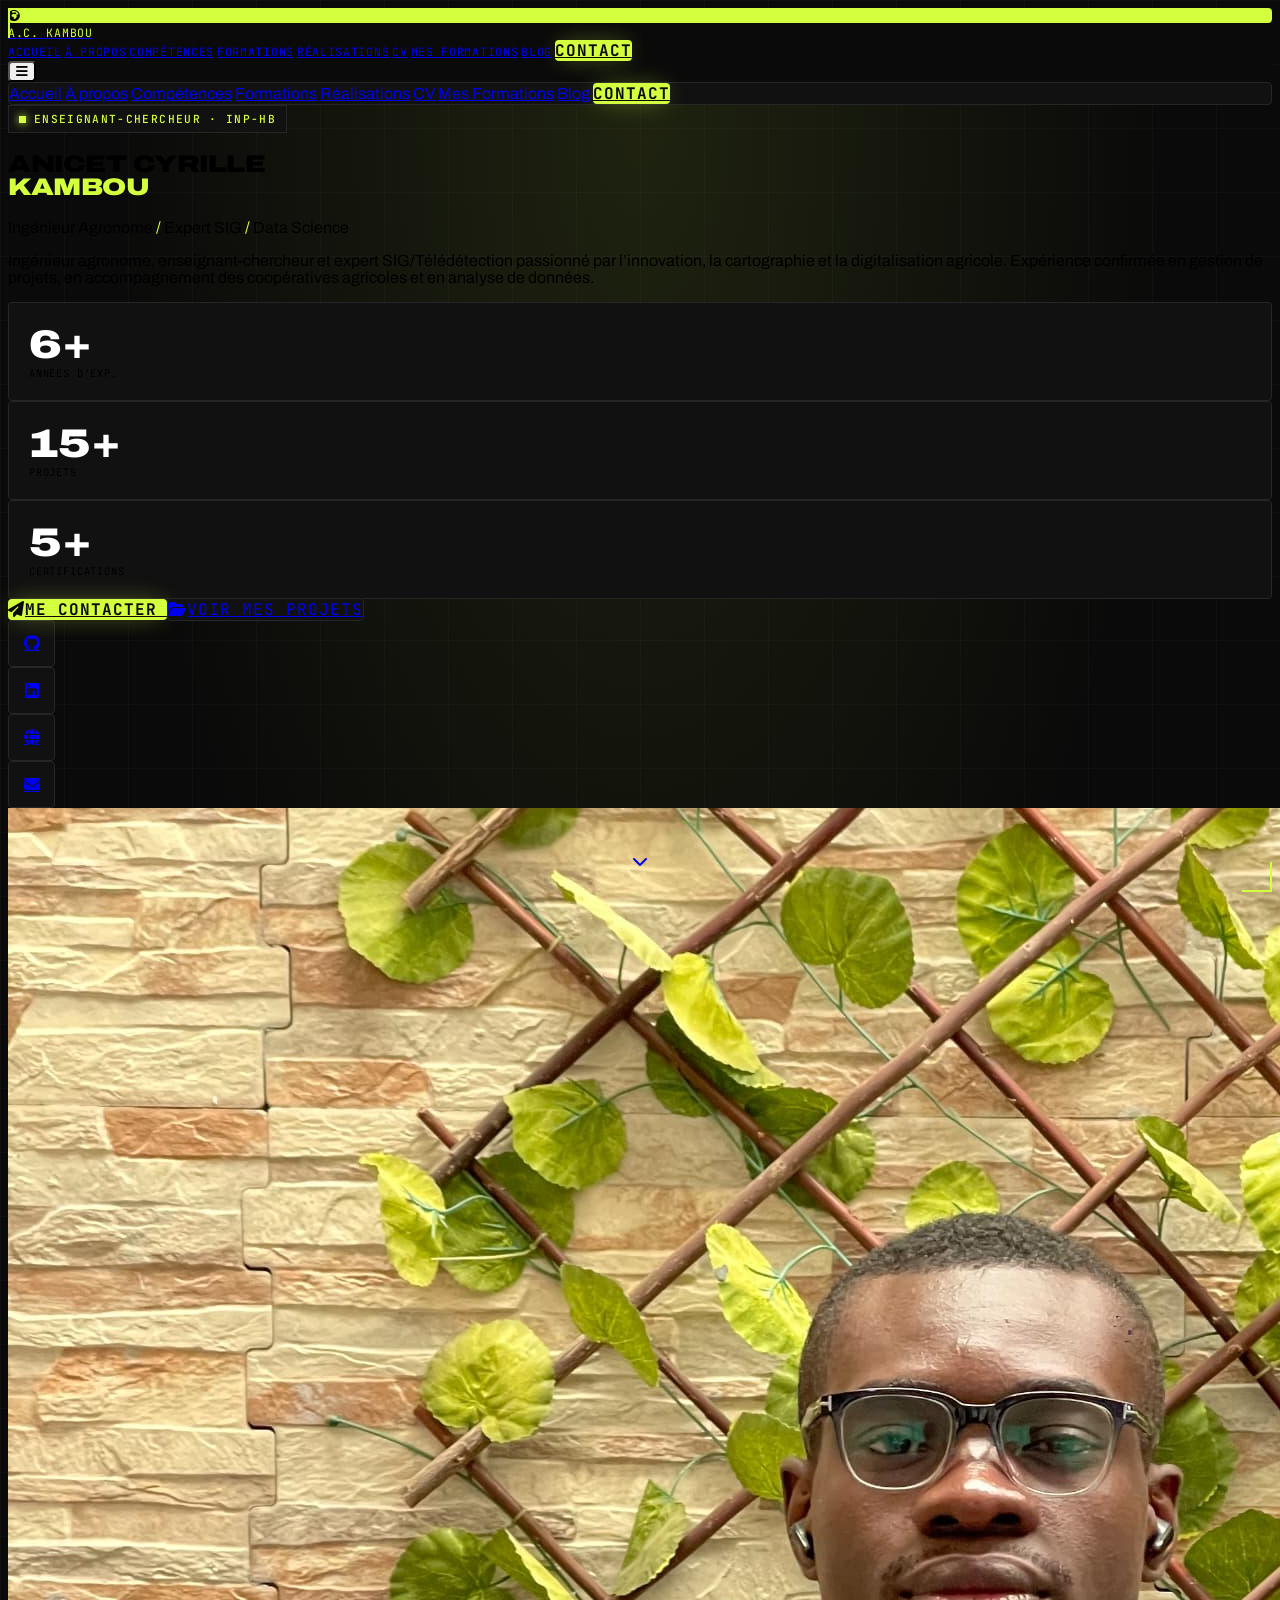
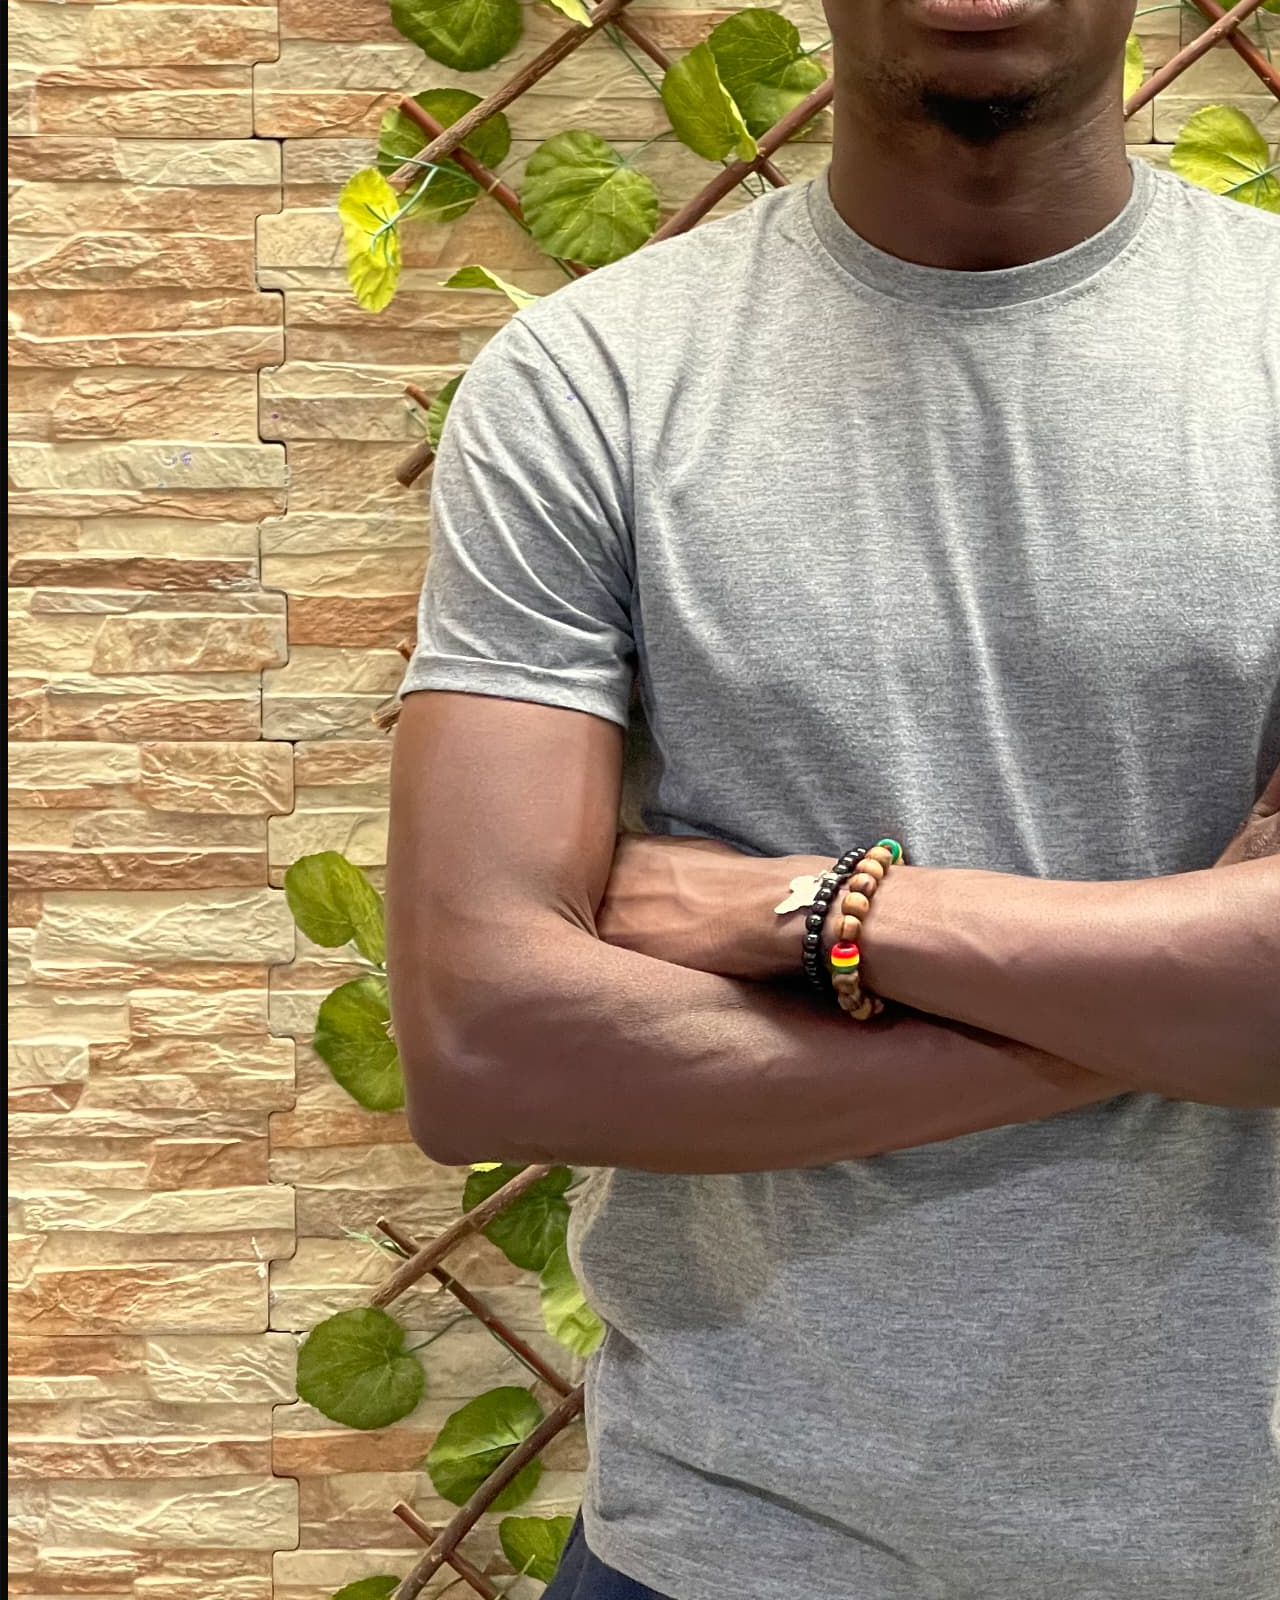
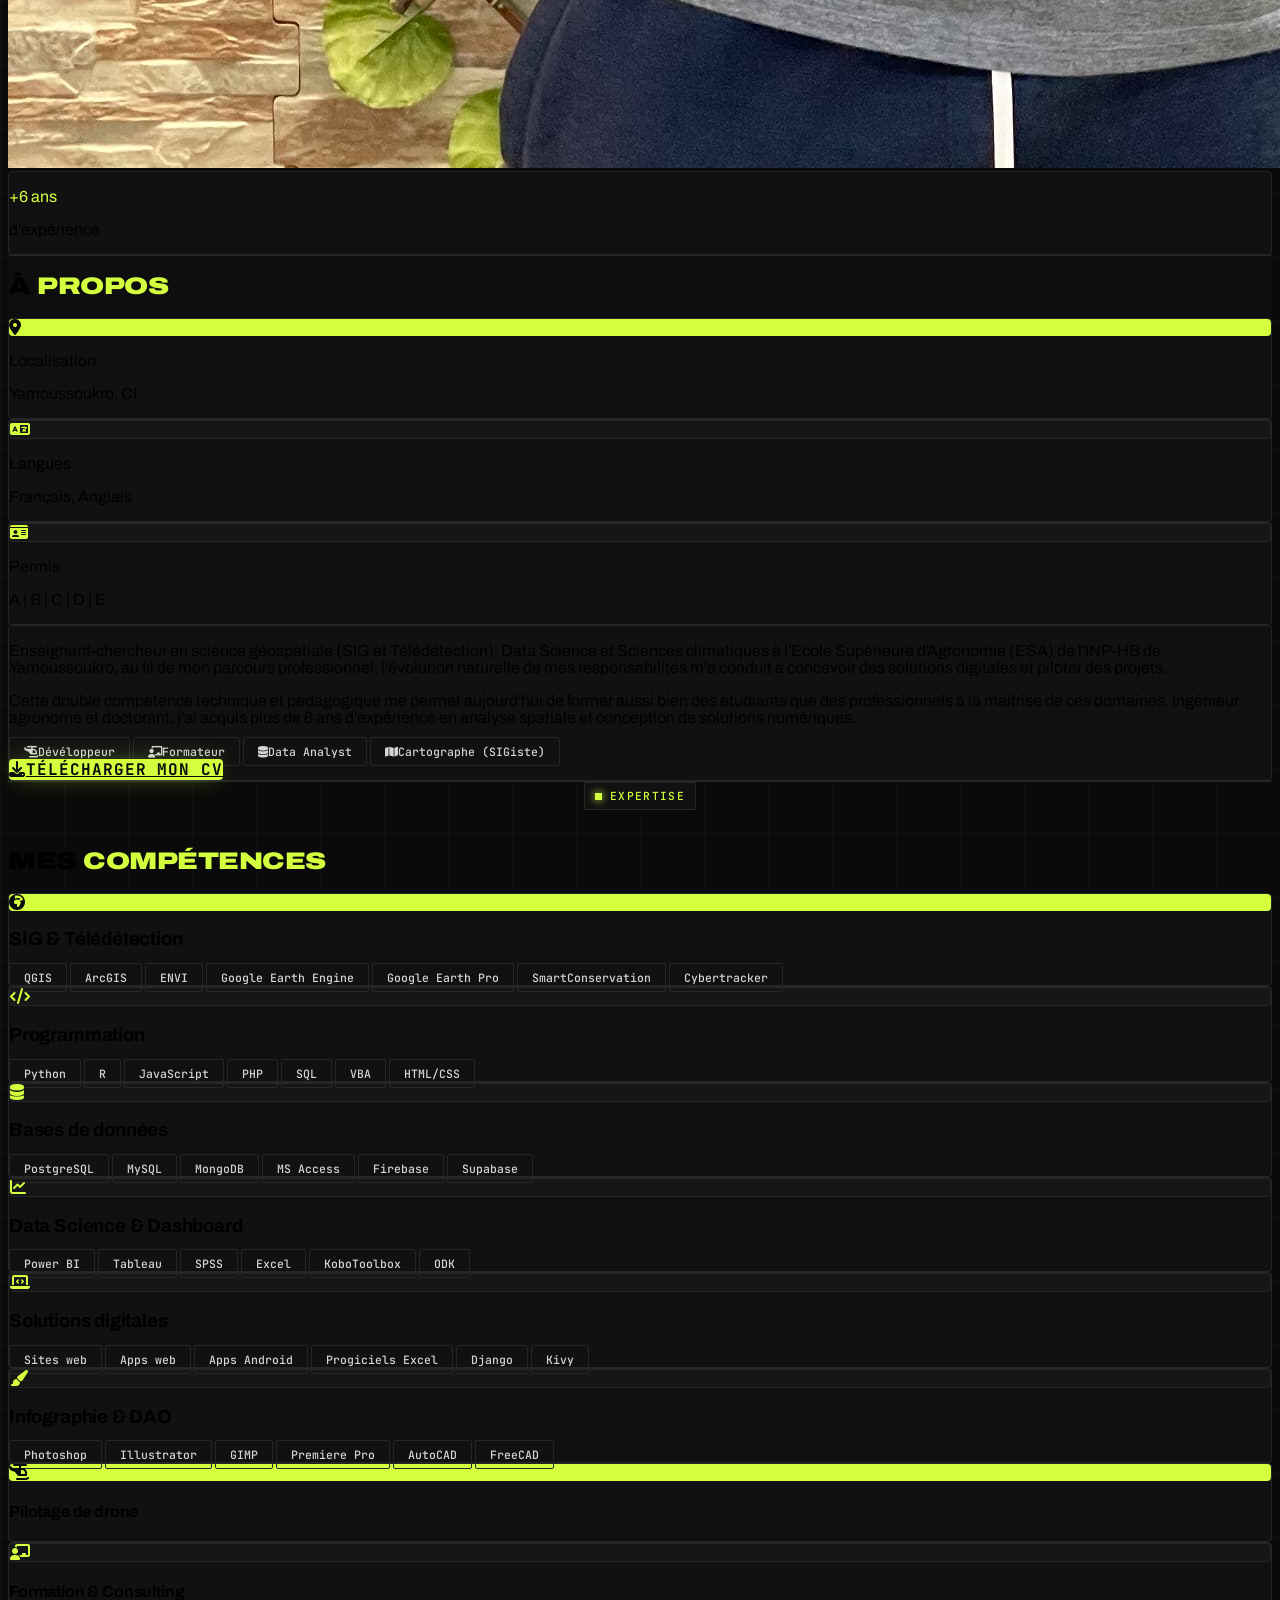
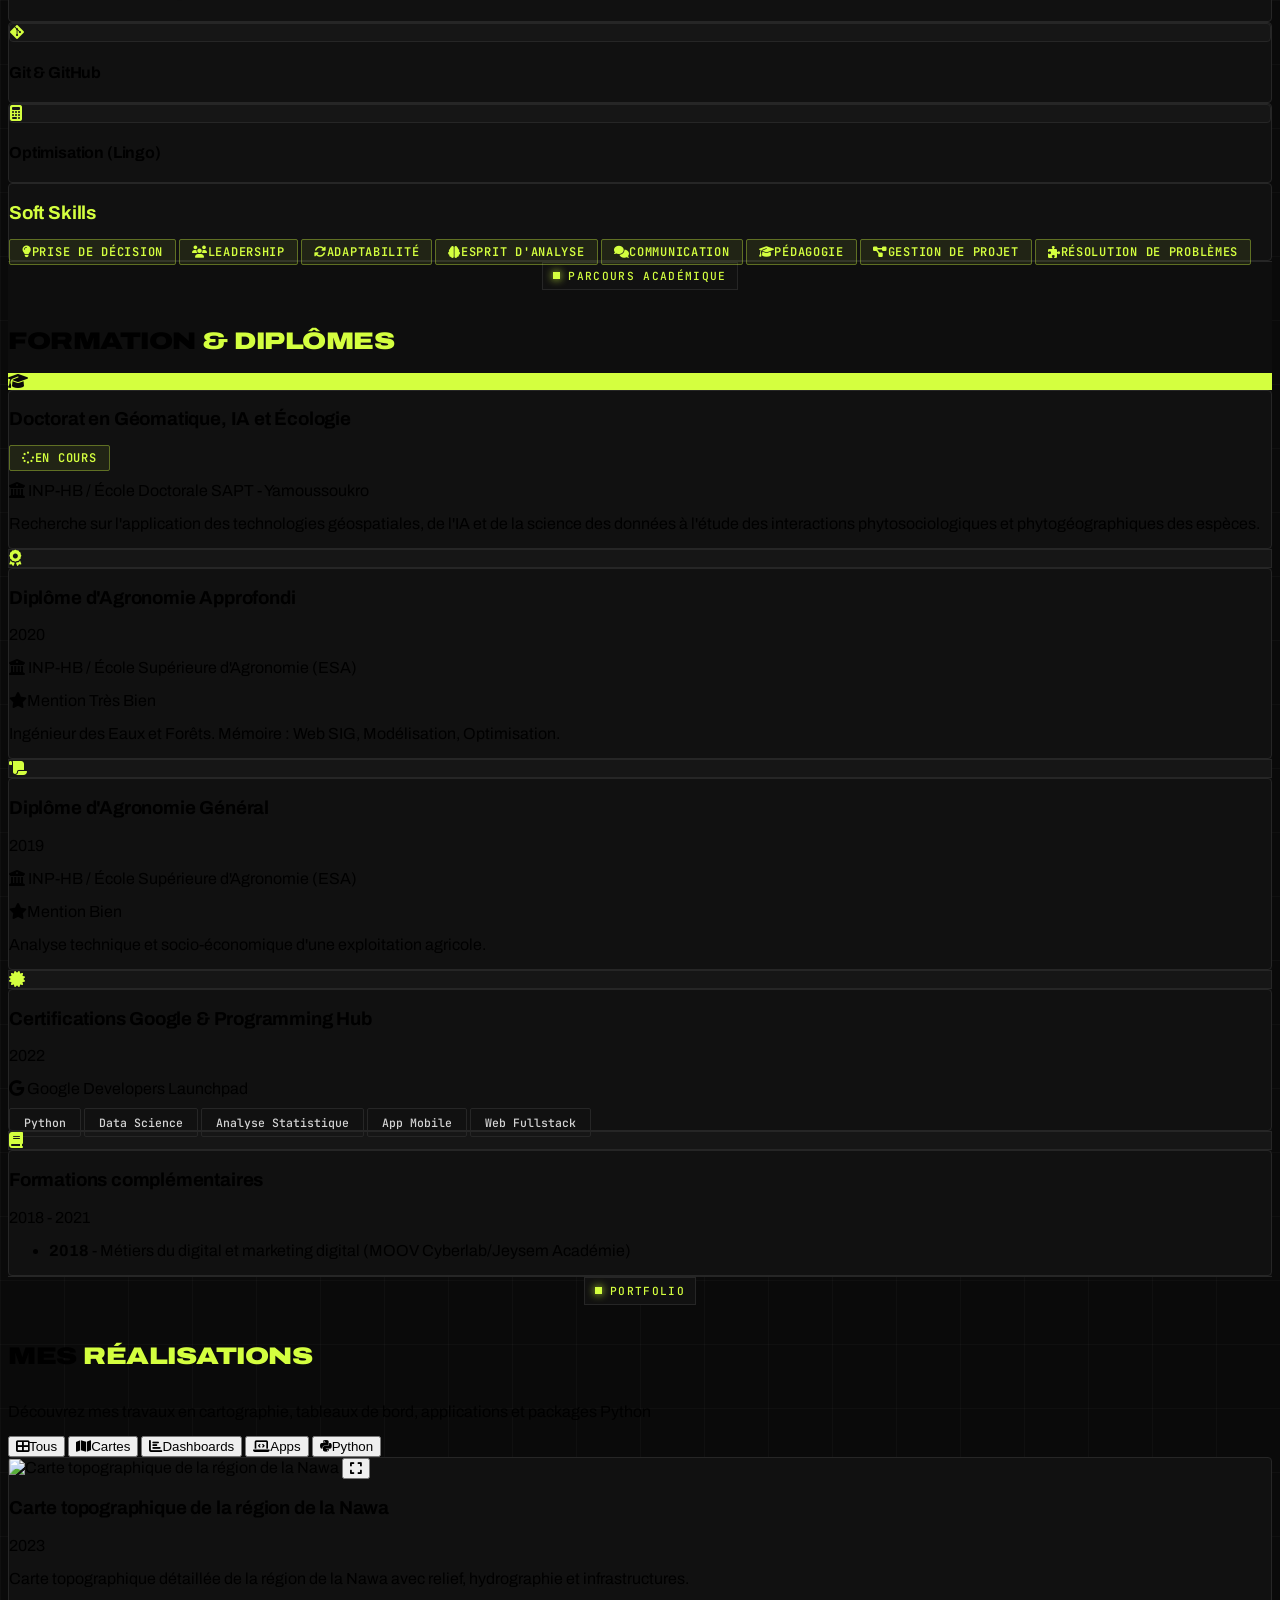
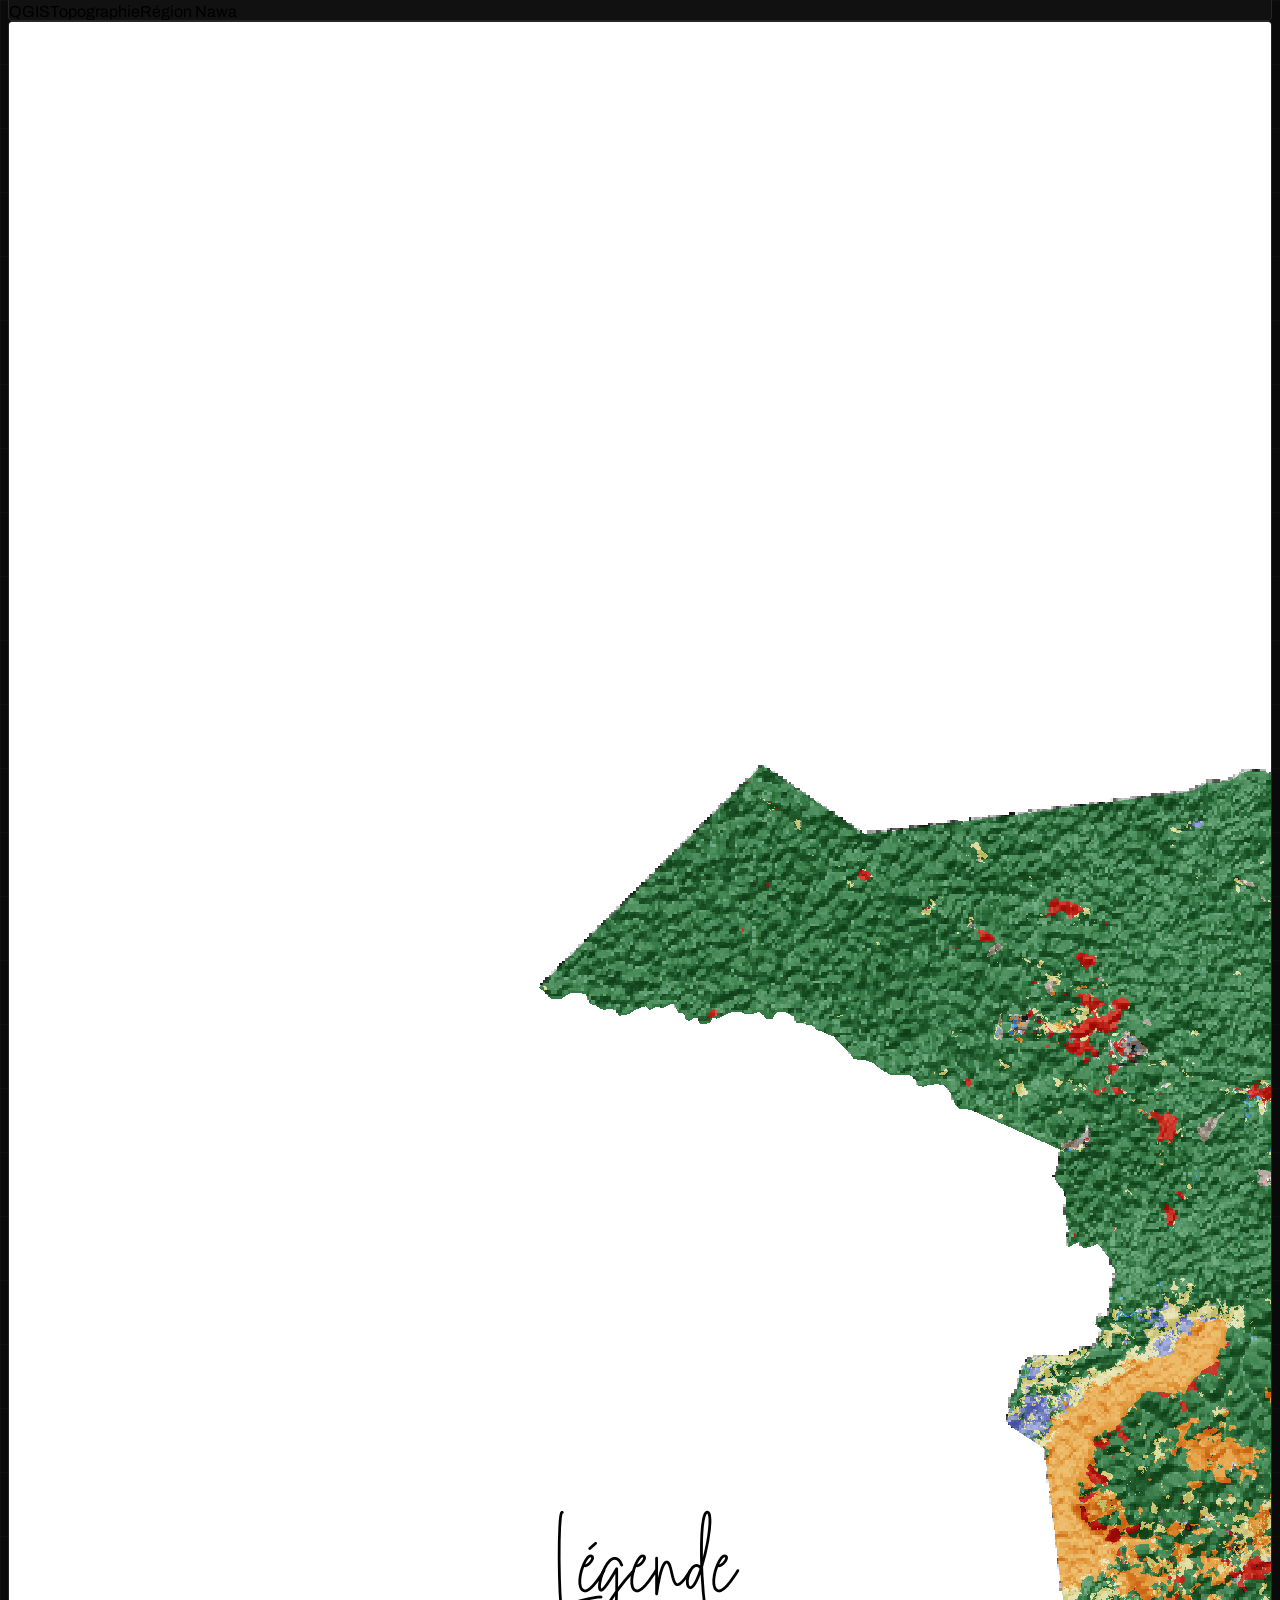
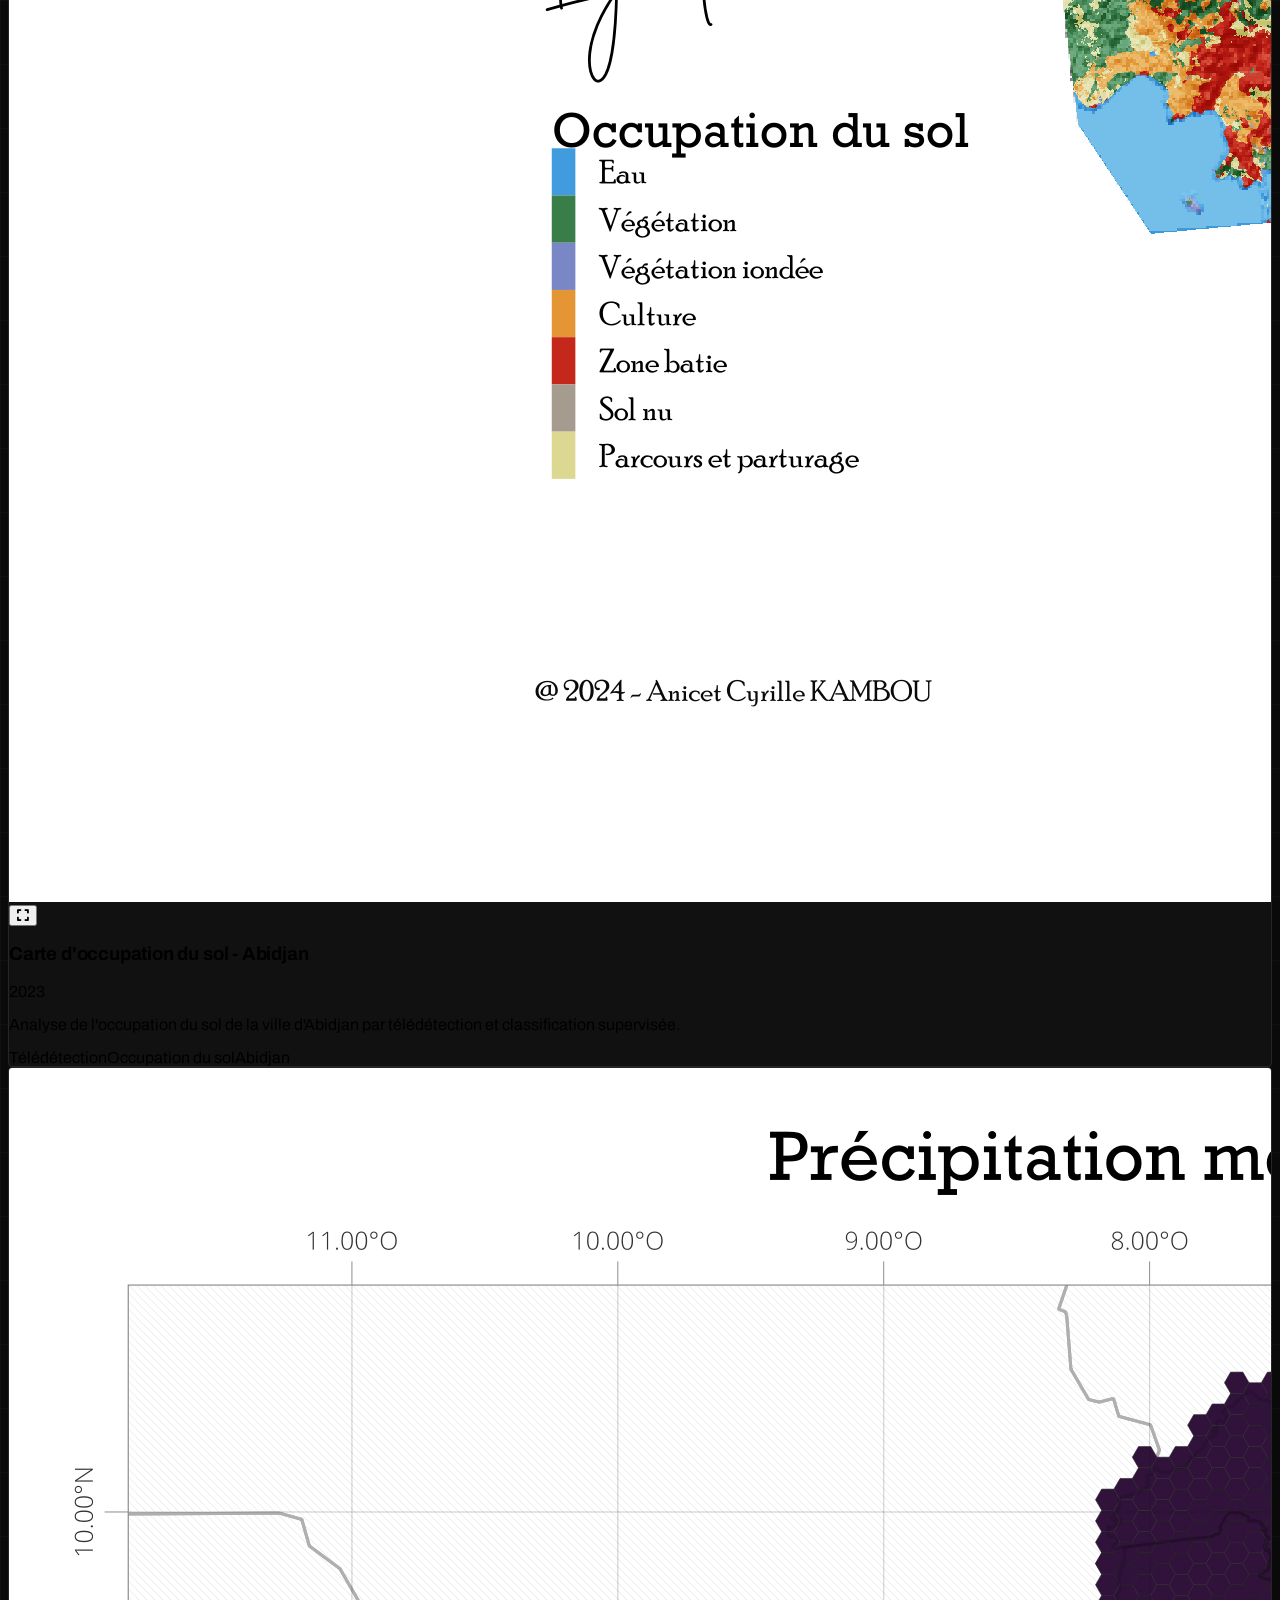
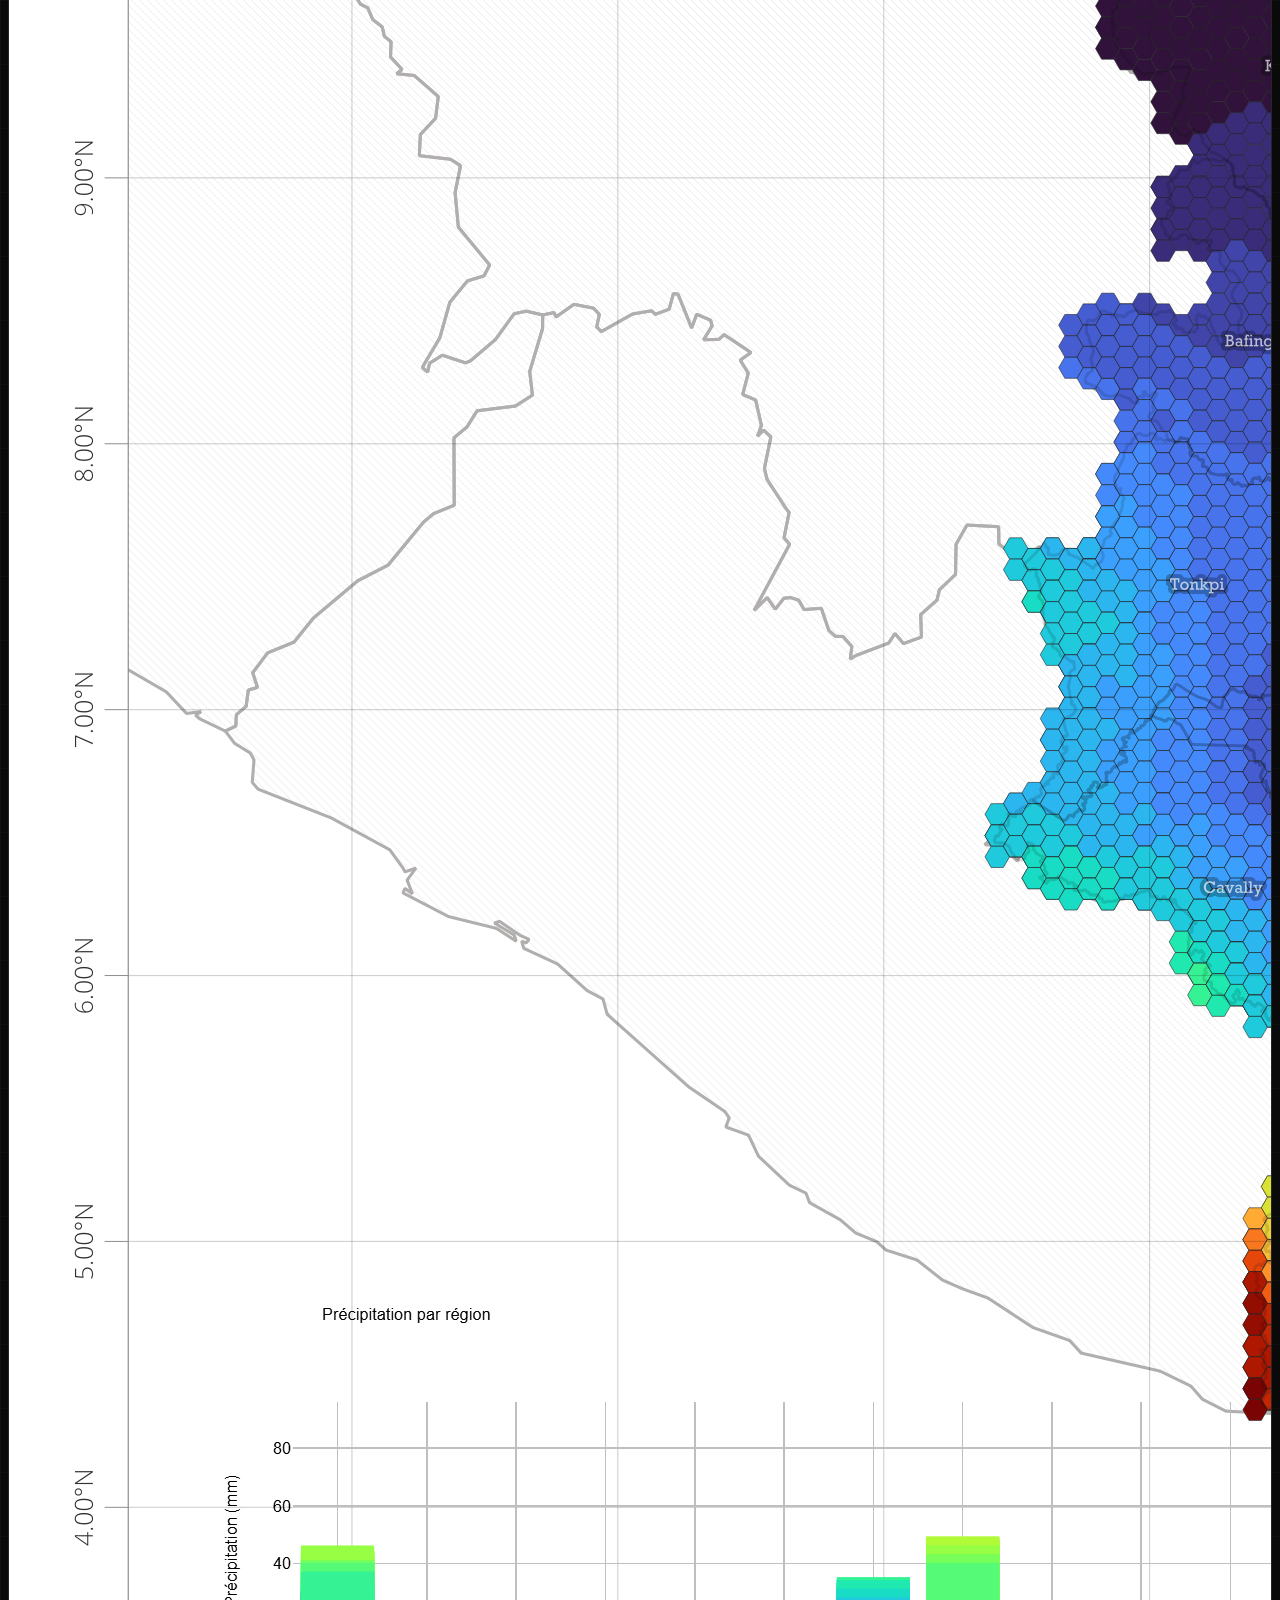
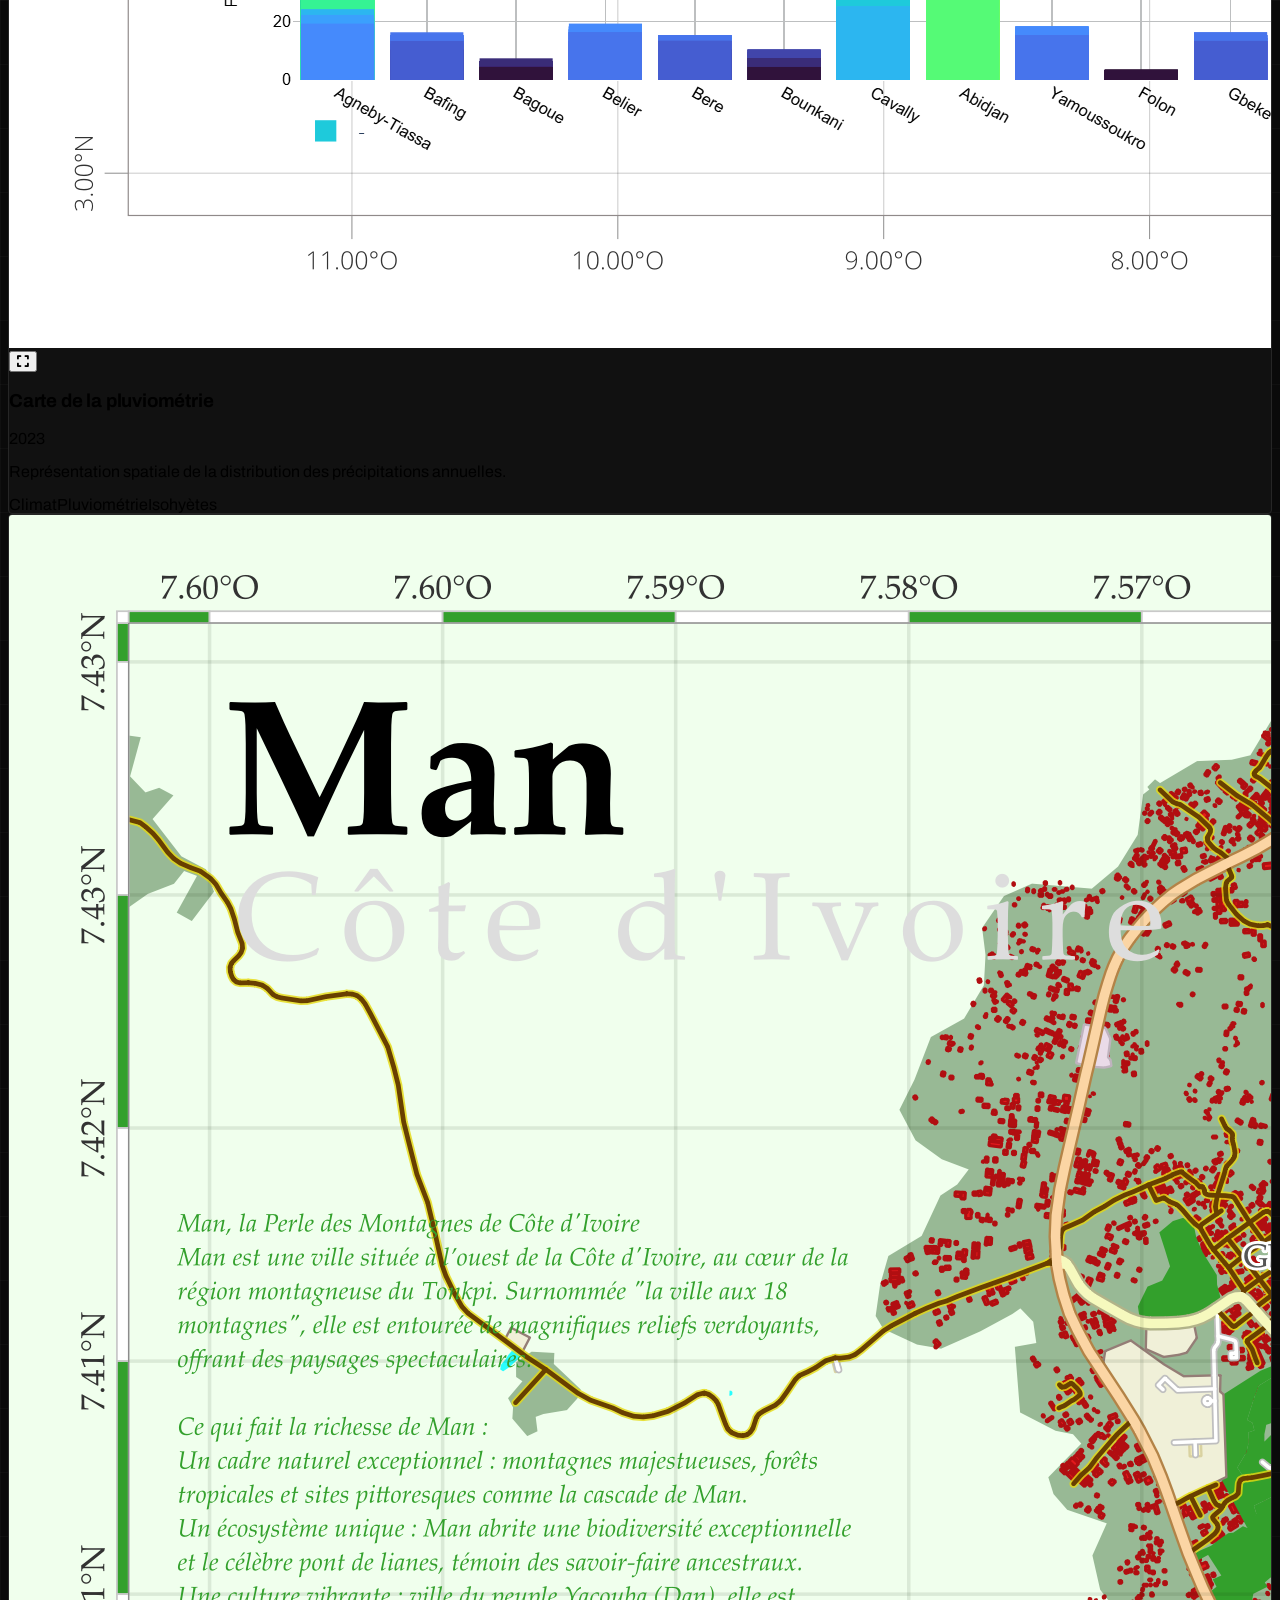
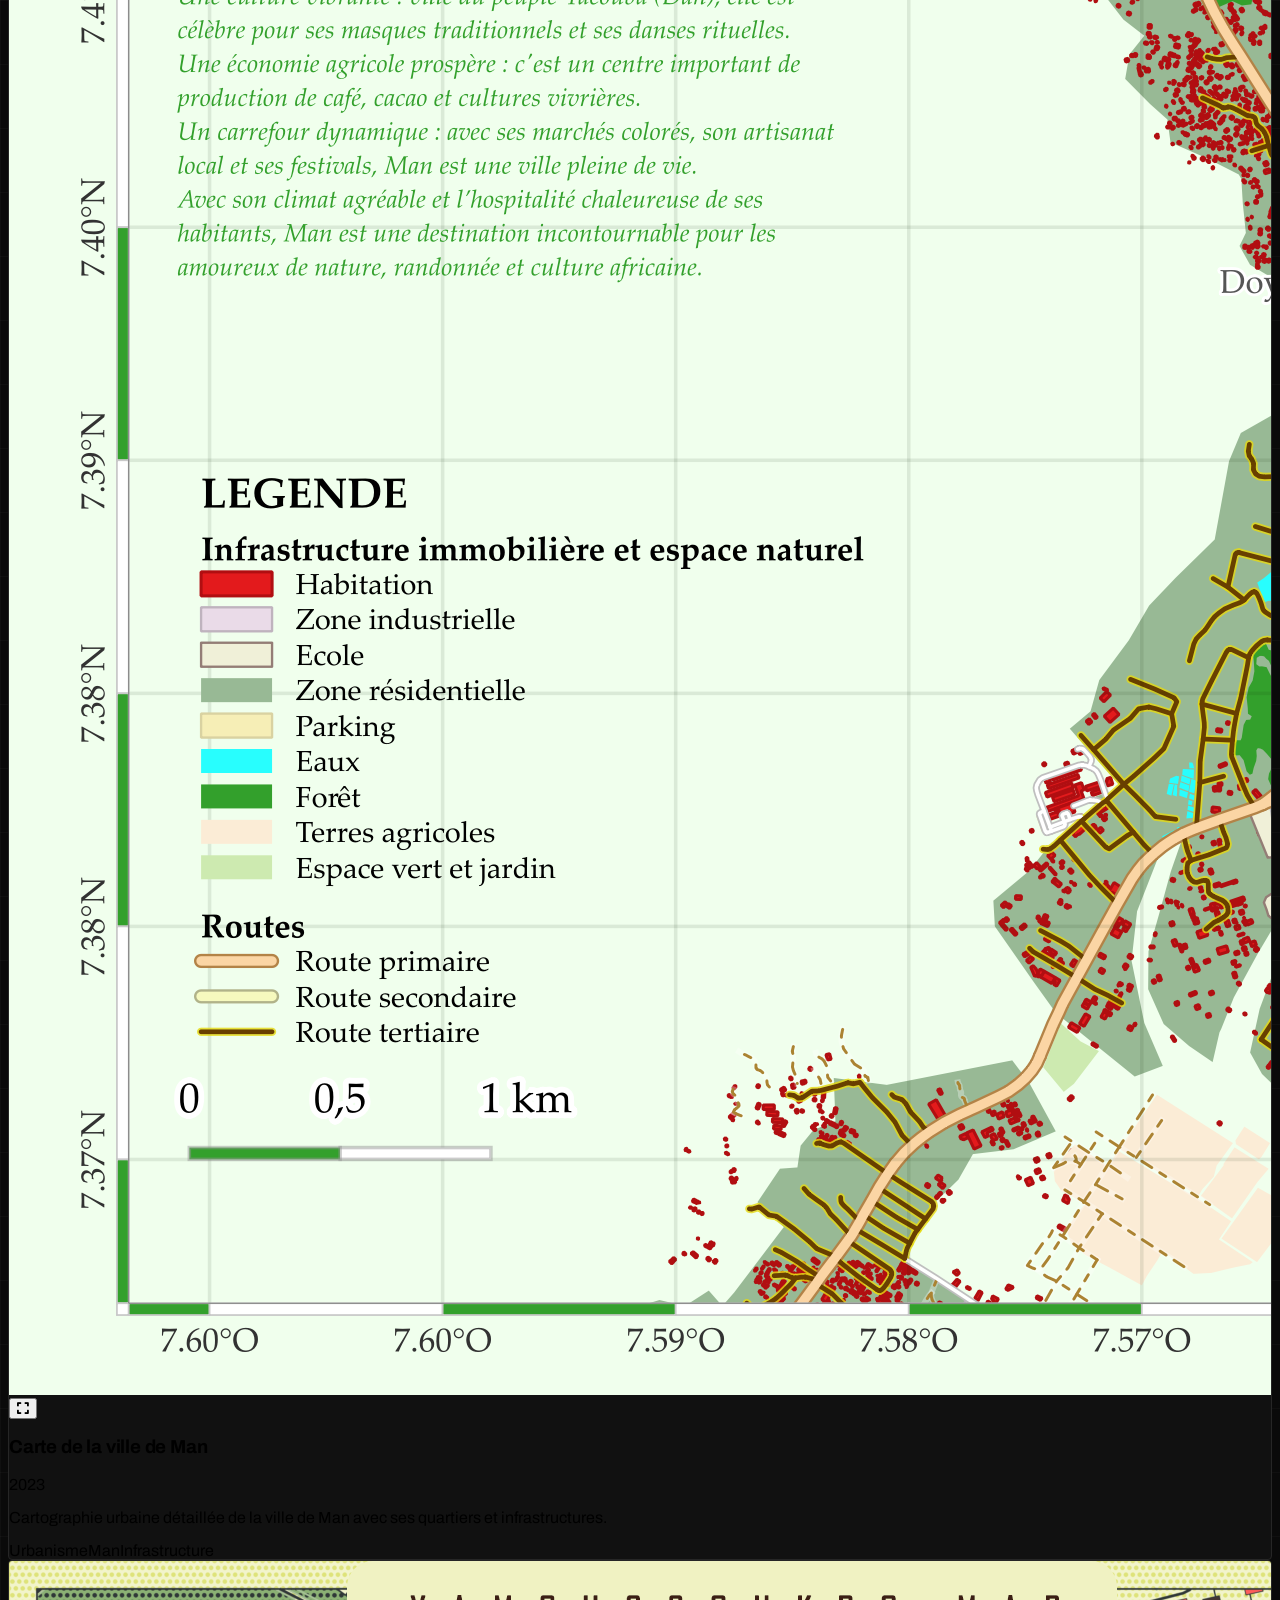
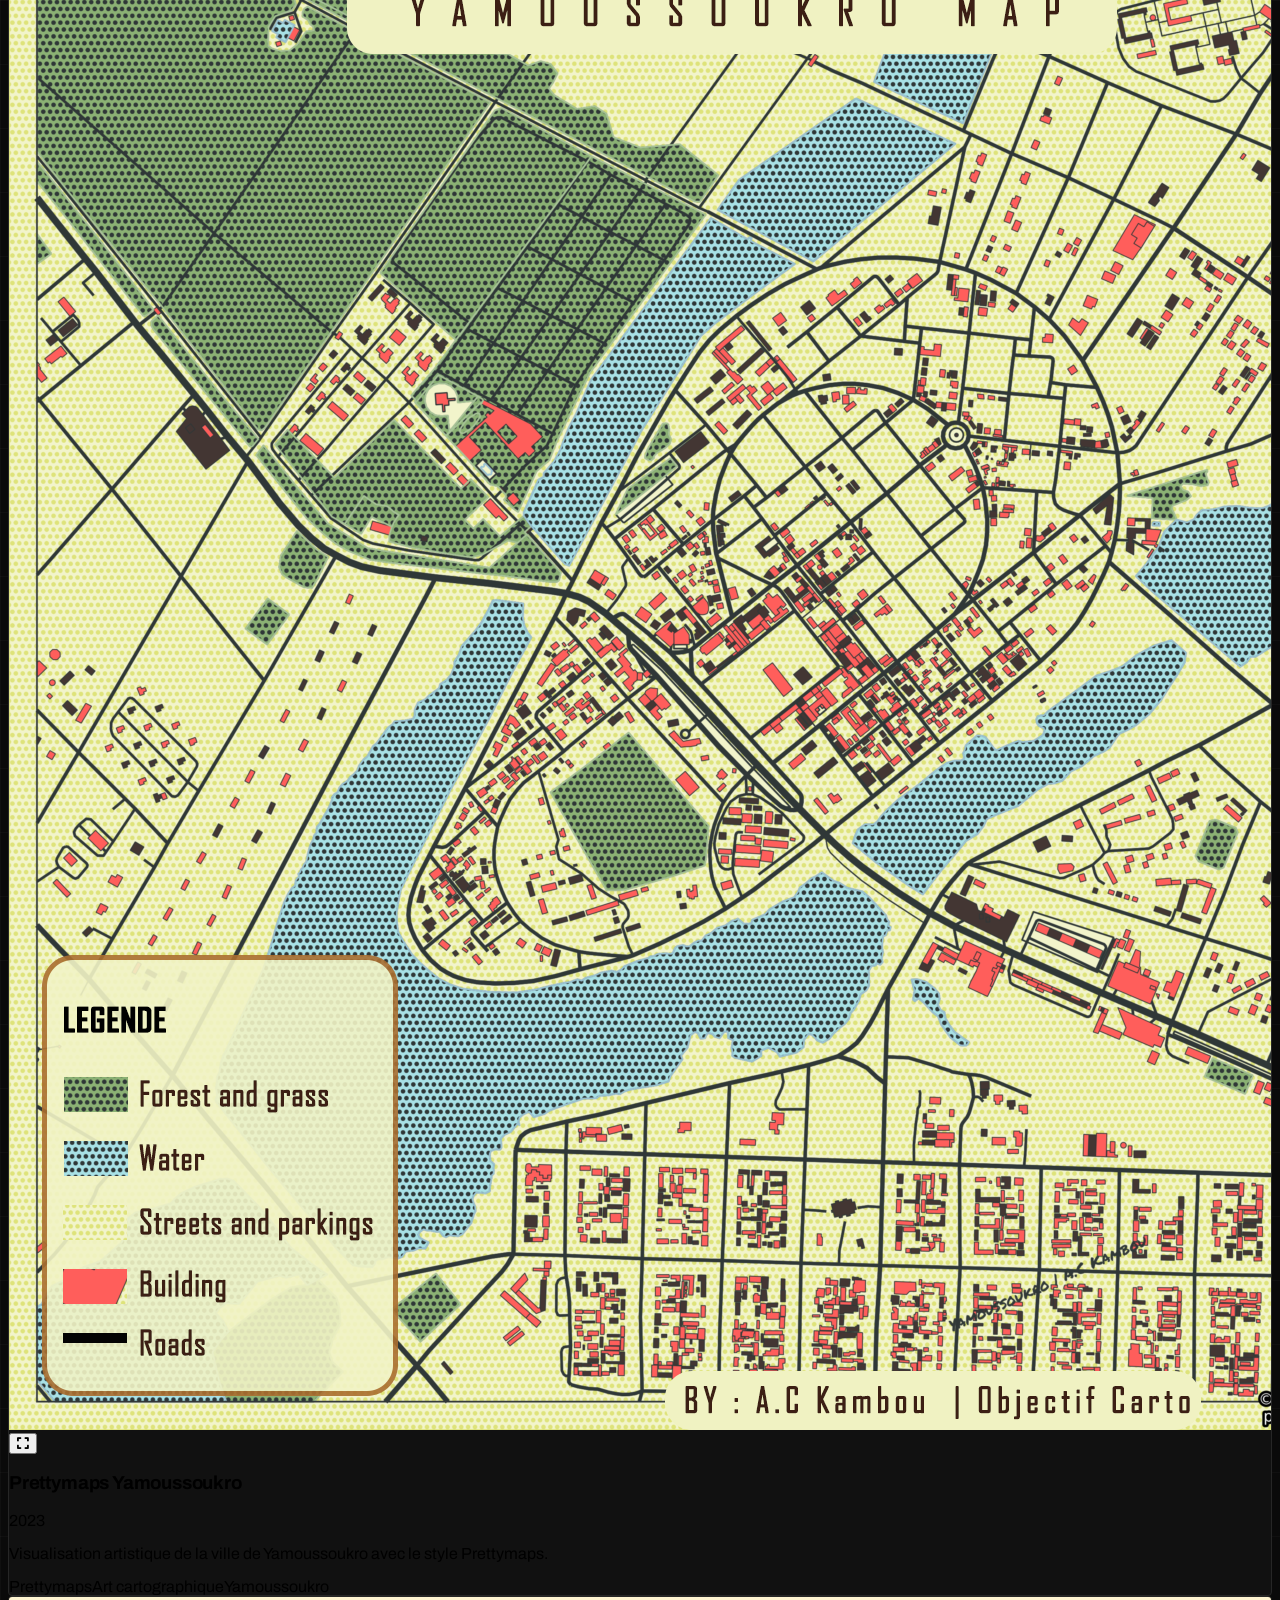
==== commit 7812565a: "Mise a jour data" ====
--- a/index.html
+++ b/index.html
@@ -955,8 +955,8 @@
                             <span class="skill-tag">Python</span>
                             <span class="skill-tag">Data Science</span>
                             <span class="skill-tag">Analyse Statistique</span>
-                            <span class="skill-tag">App Mobile (Kivy)</span>
-                            <span class="skill-tag">Django Web</span>
+                            <span class="skill-tag">App Mobile</span>
+                            <span class="skill-tag">Web Fullstack</span>
                         </div>
                     </div>
                 </div>
@@ -1119,7 +1119,7 @@
 
                     <!-- Télécharger CV -->
                     <div class="mt-10 flex flex-col sm:flex-row gap-4 justify-center">
-                        <a href="static/doc/CV_KAMBOU_Expert_SIG_Format_GIZ.pdf" target="_blank" class="btn-primary py-3 px-6 text-center text-gray-900">
+                        <a href="static/doc/CV_KAMBOU ANICET CYRILLE_Expert_Format.pdf" target="_blank" class="btn-primary py-3 px-6 text-center text-gray-900">
                             <i class="fas fa-download mr-2"></i> Télécharger CV
                         </a>
                         <!-- <a href="static/doc/KAMBOU ANICET CYRILLE_CV_V29_CONSULTANT FORMATEUR KPI.pdf" target="_blank" class="btn-secondary py-3 px-6 text-center">
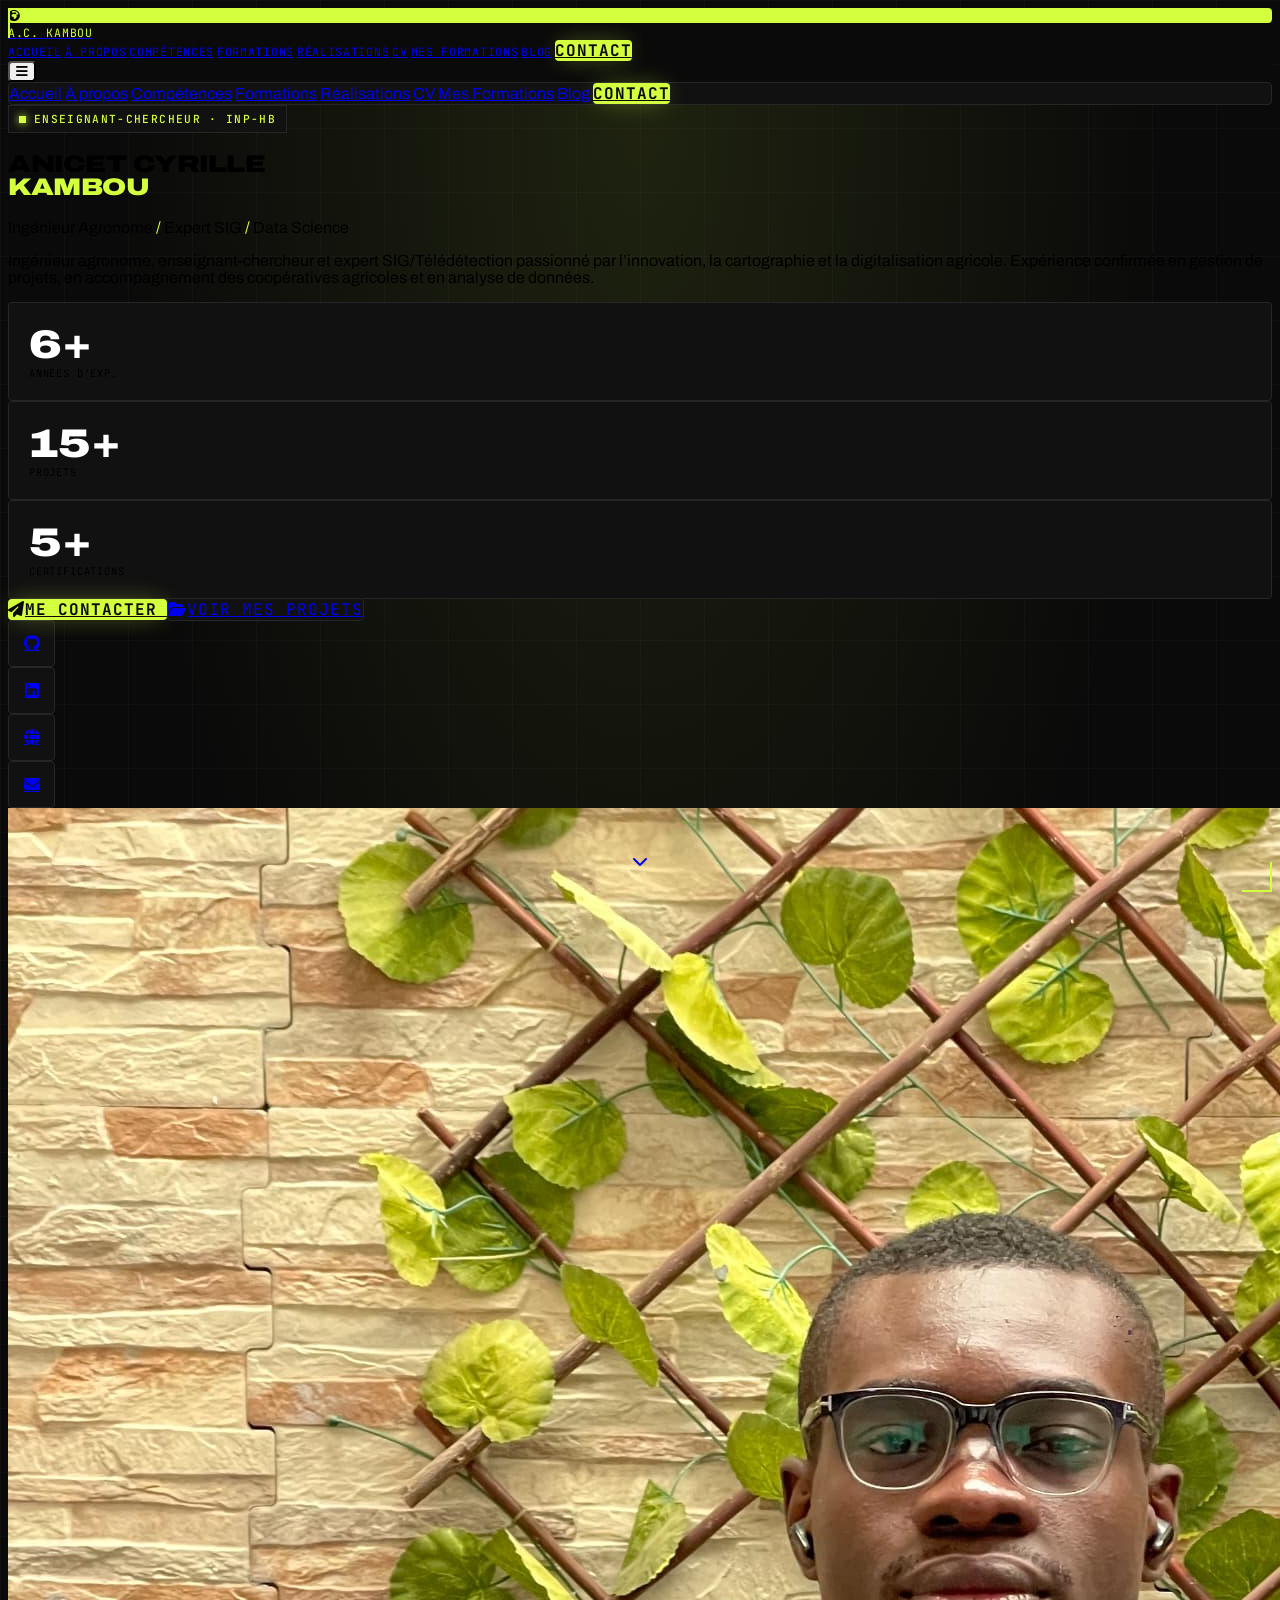
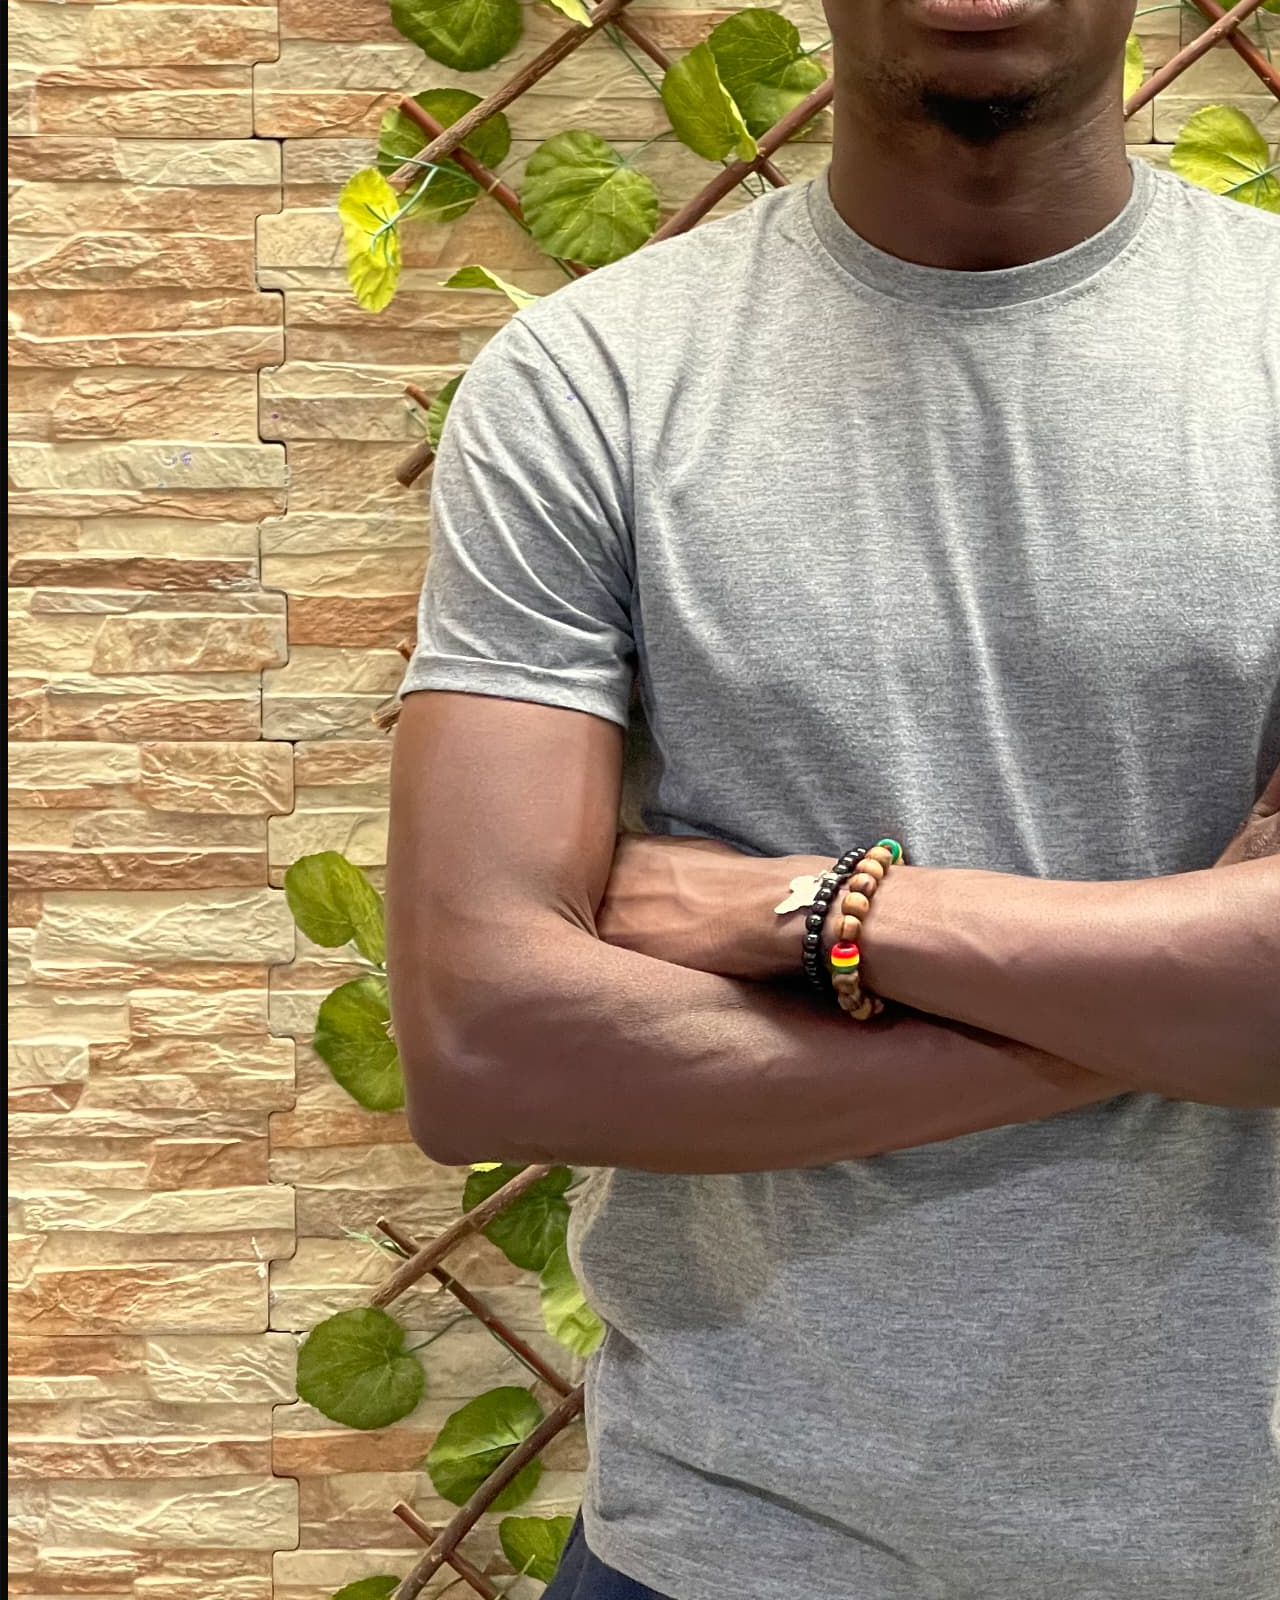
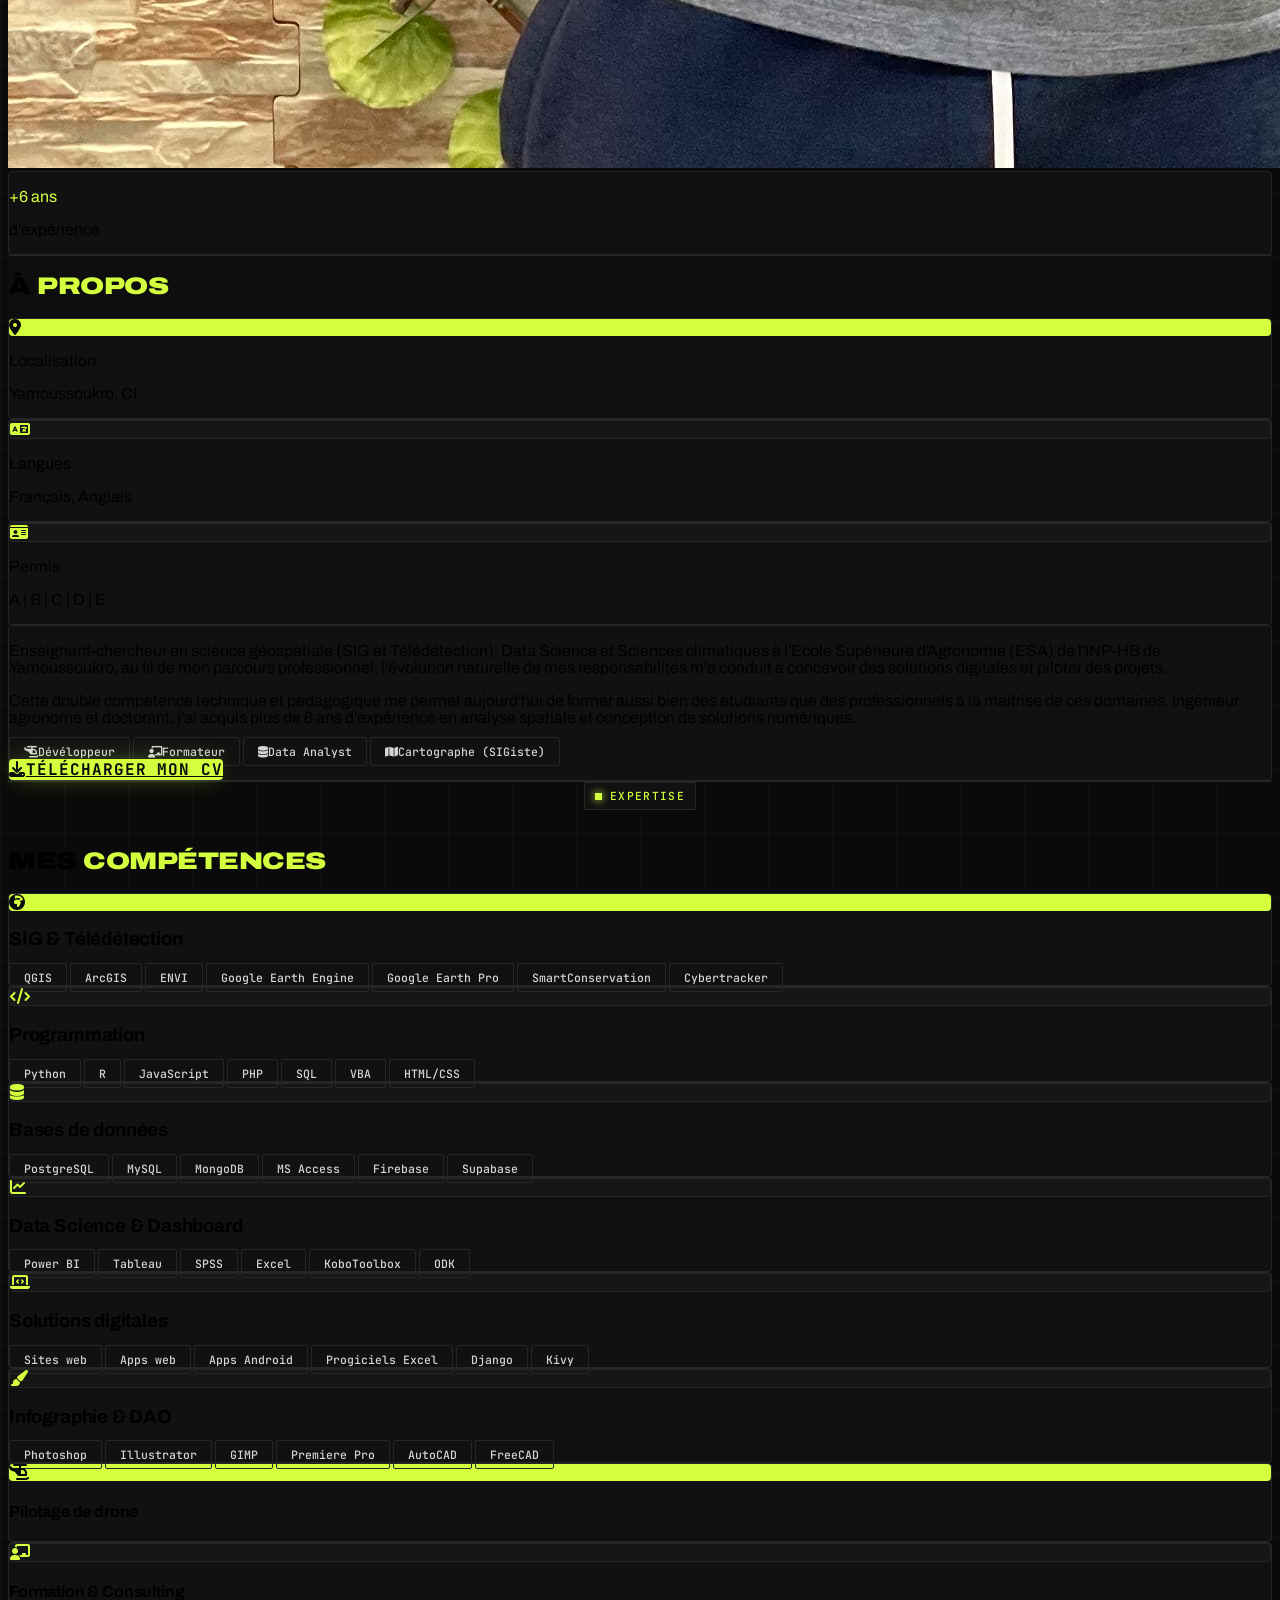
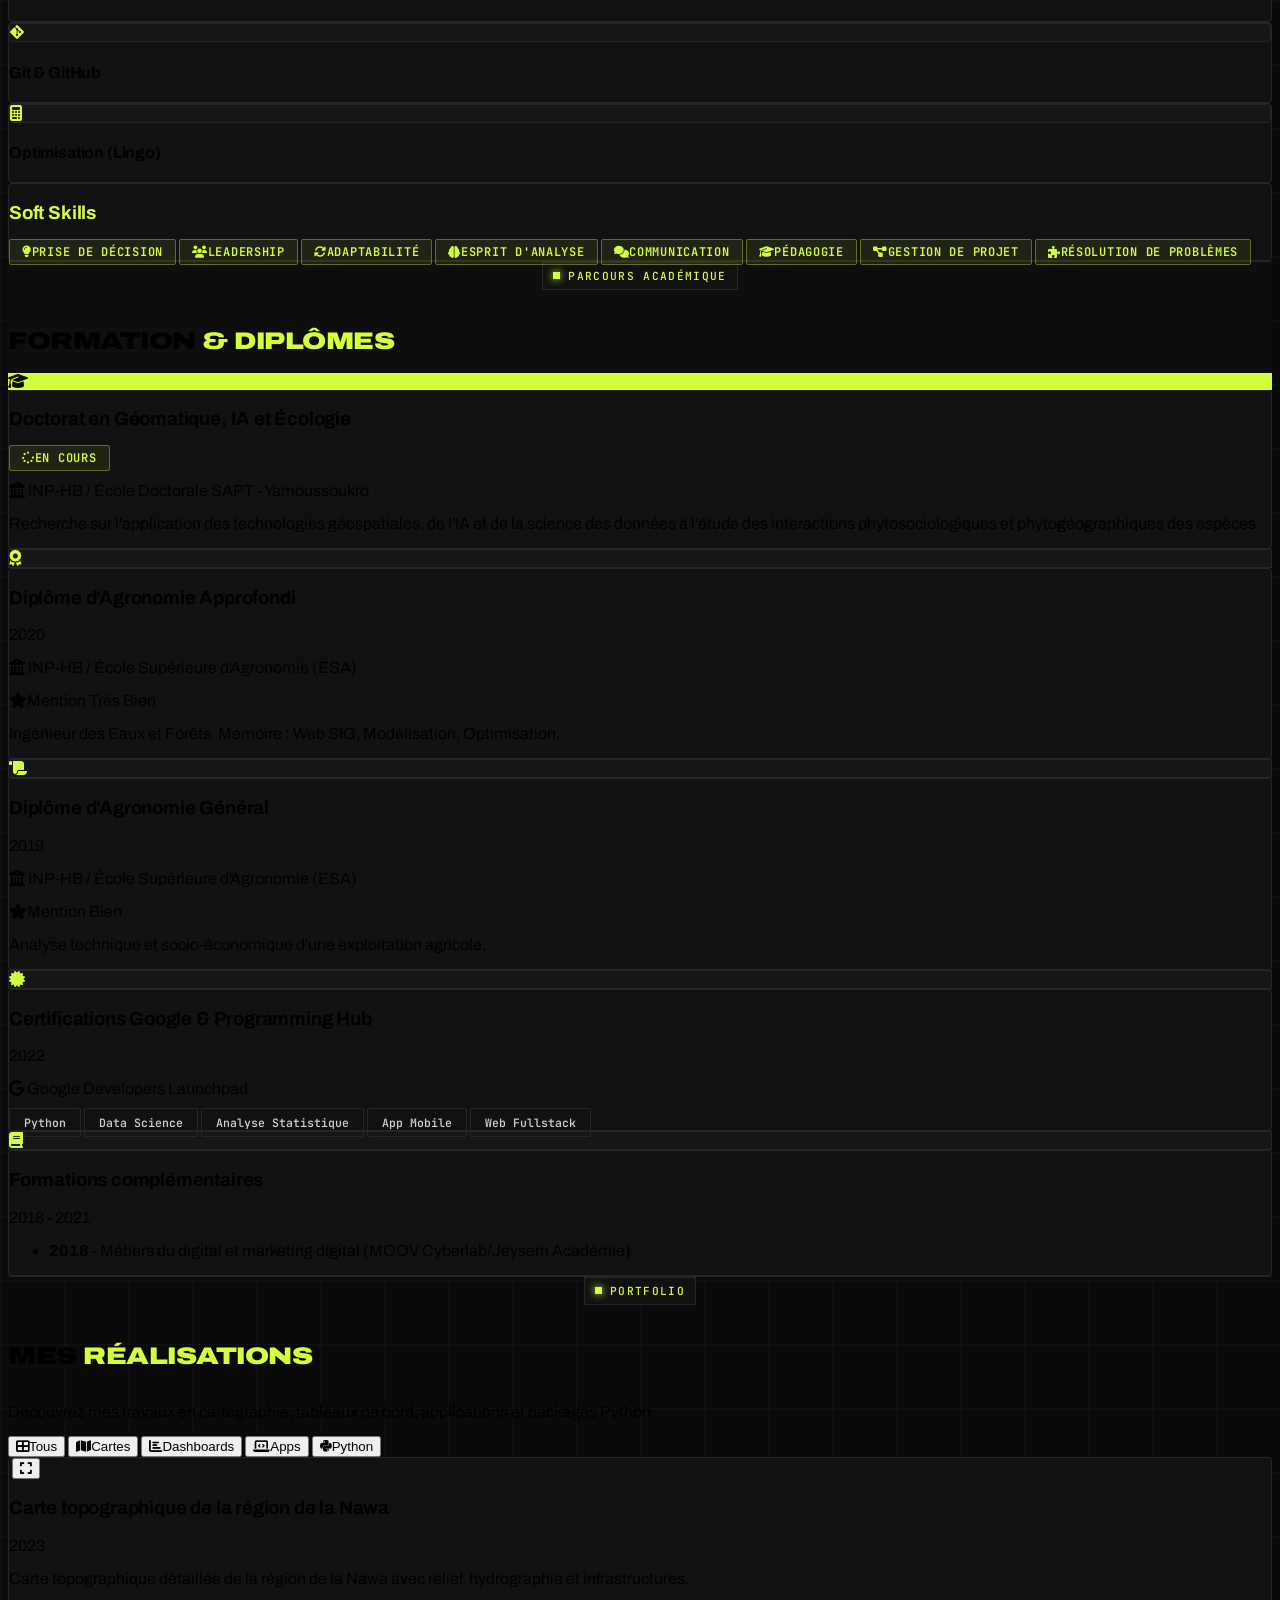
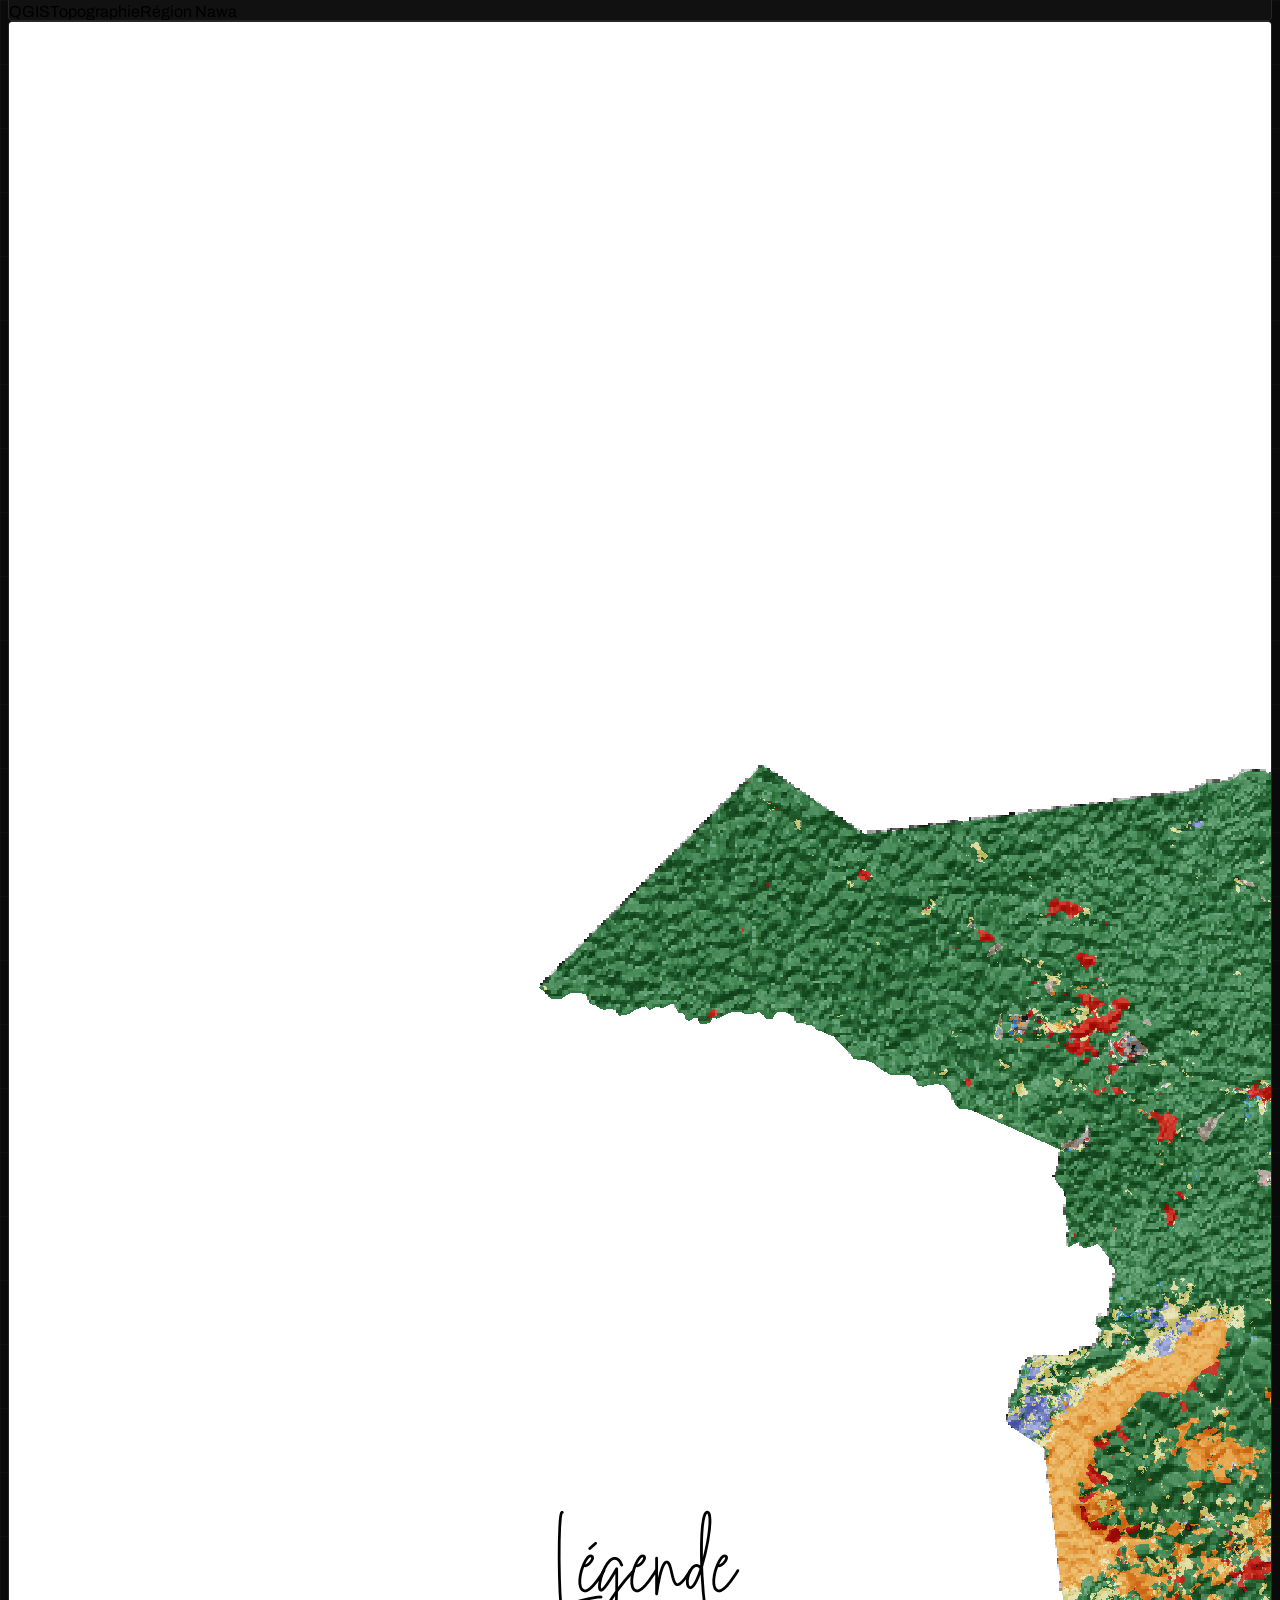
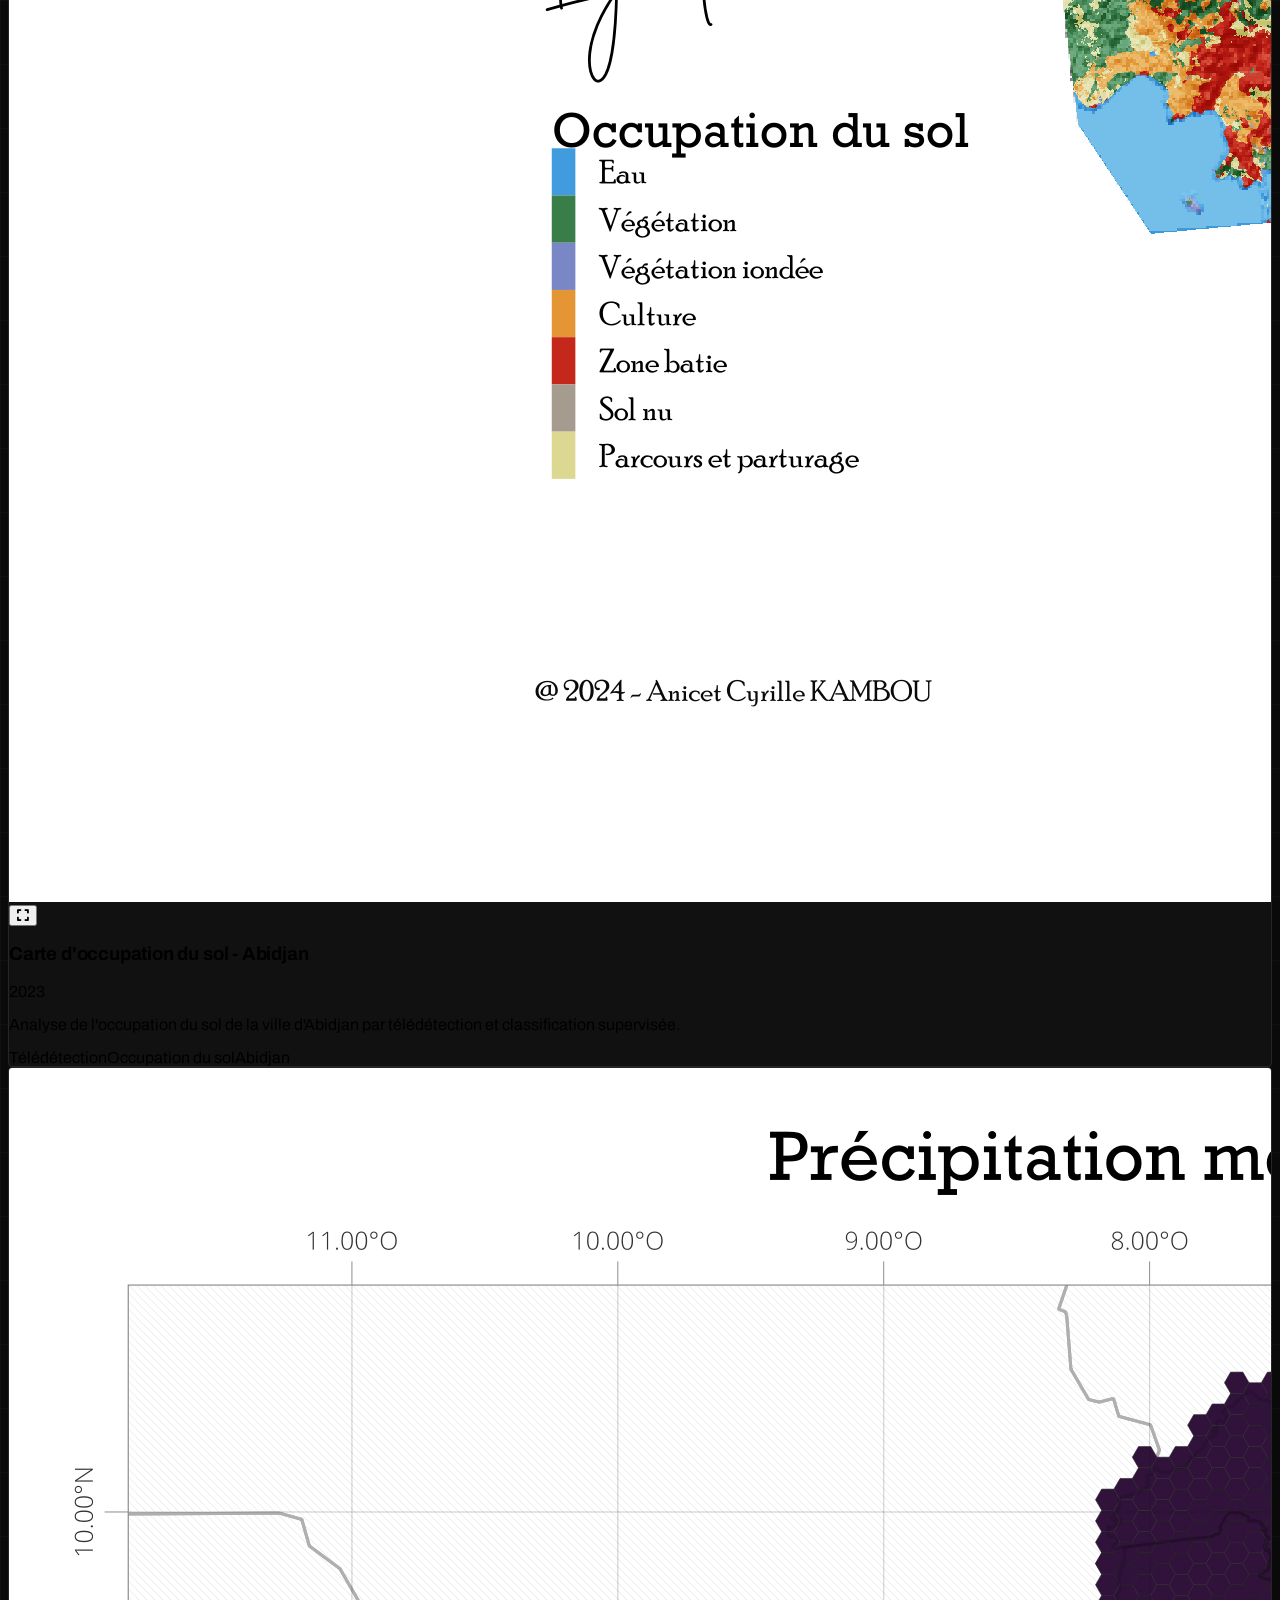
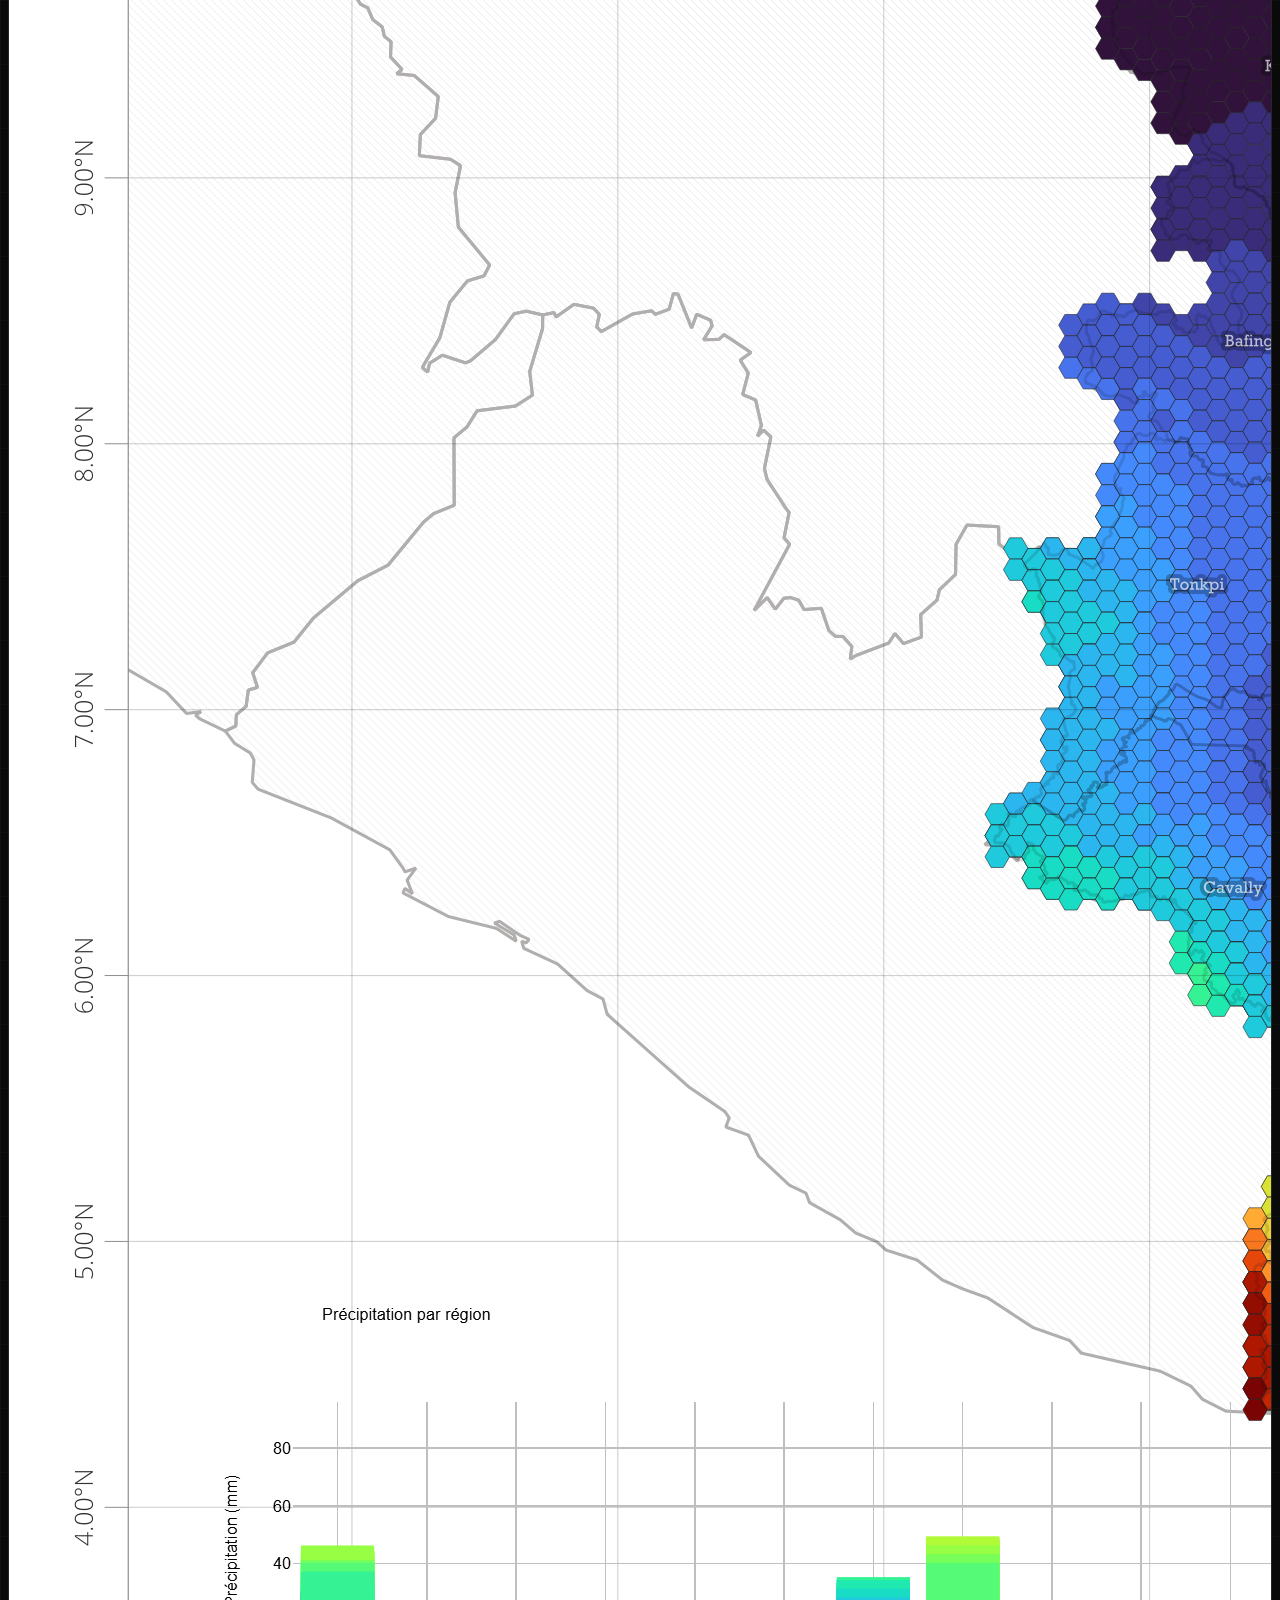
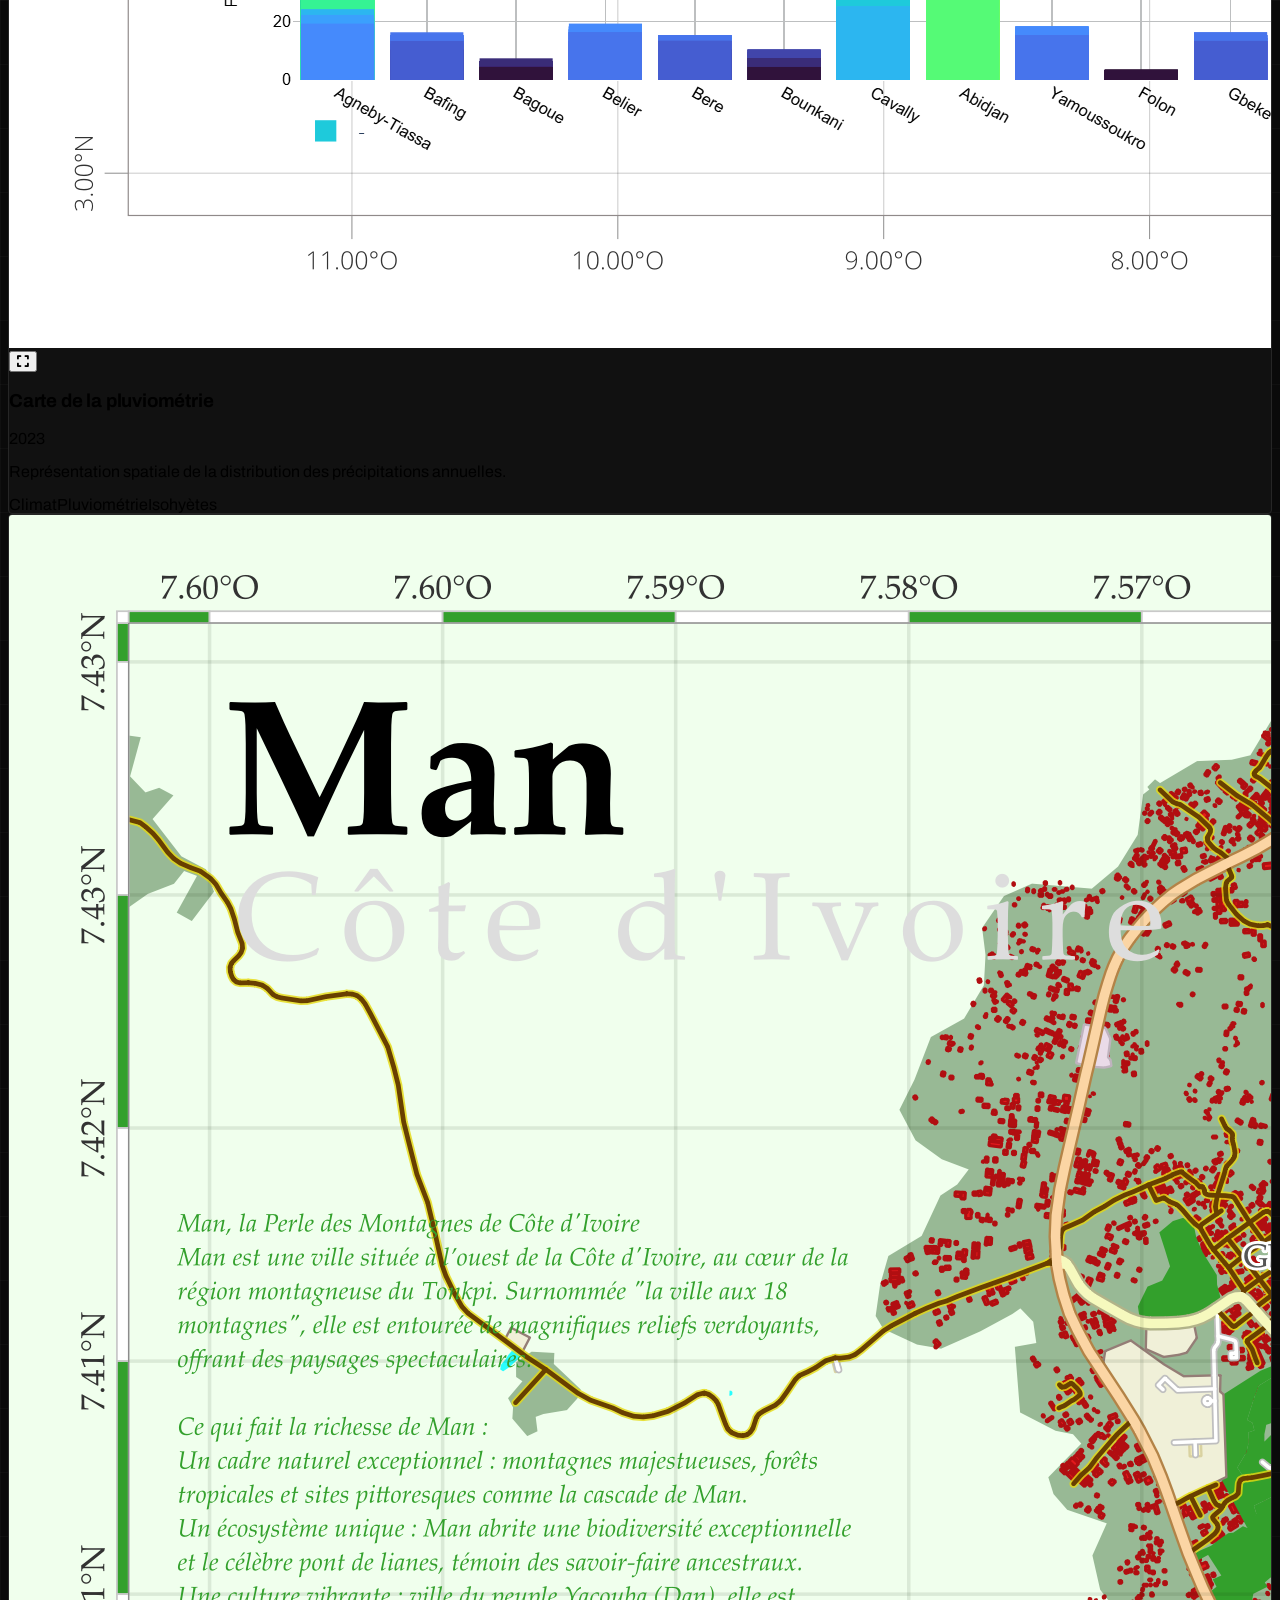
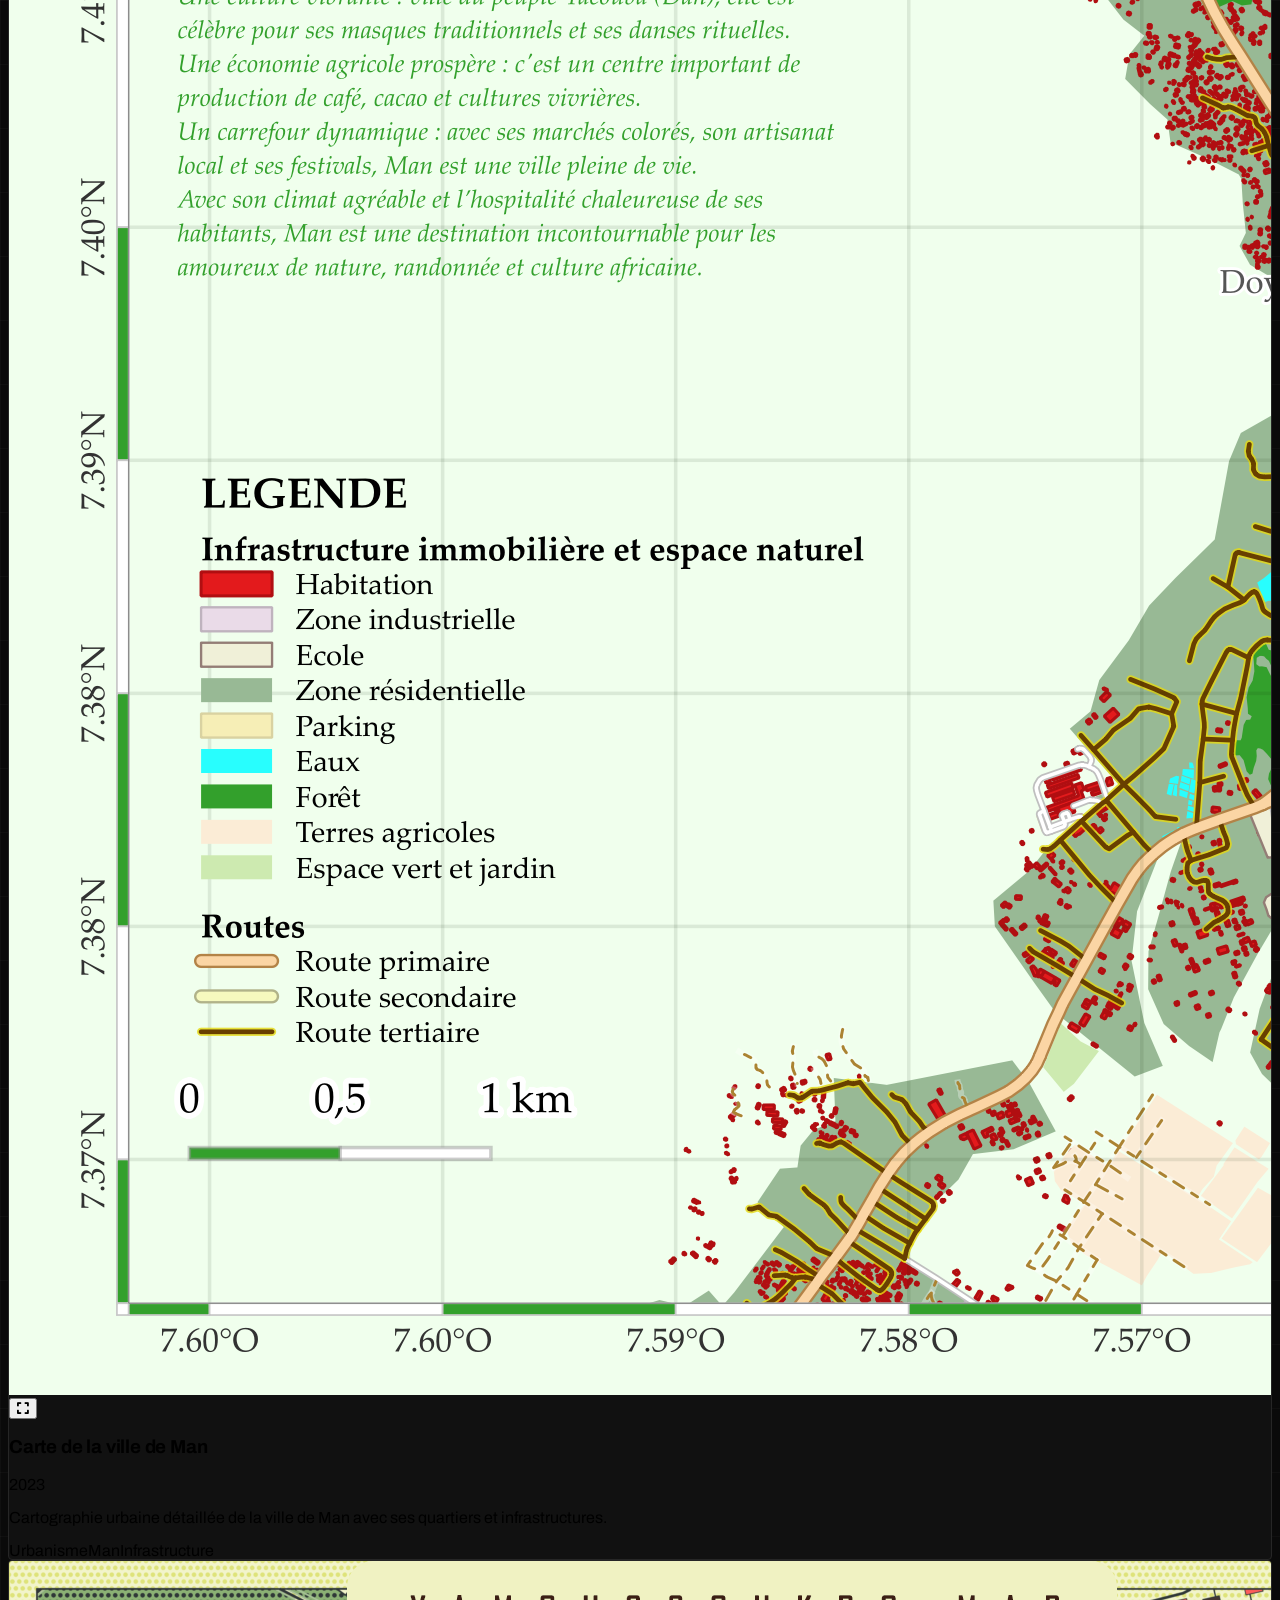
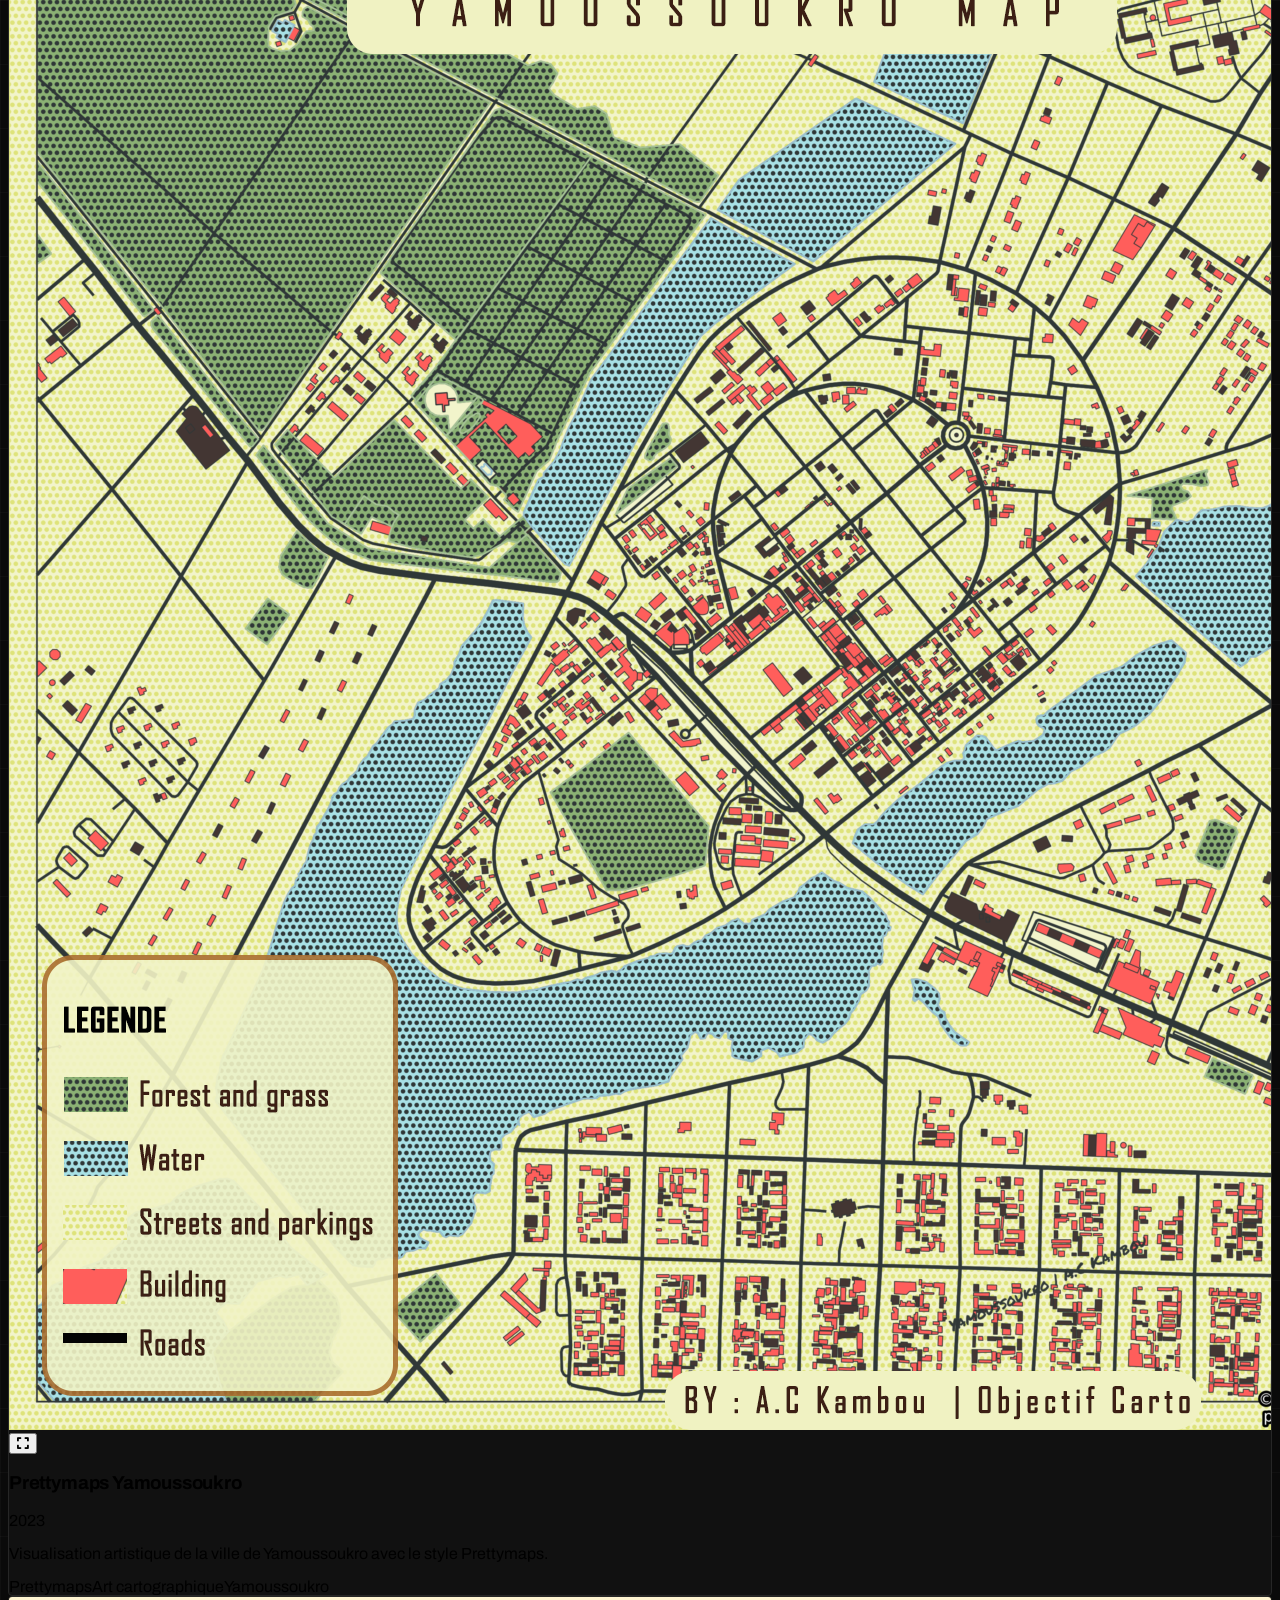
==== commit ee709d1e: "Mise a jour de la PP" ====
--- a/index.html
+++ b/index.html
@@ -16,14 +16,14 @@
     <meta property="og:url" content="https://mr-kam.github.io/">
     <meta property="og:title" content="Anicet Cyrille KAMBOU - Expert SIG & Data Science">
     <meta property="og:description" content="Portfolio d'un expert en géomatique, cartographie et science des données spécialisé dans l'agriculture et le développement rural.">
-    <meta property="og:image" content="https://mr-kam.github.io/static/img%20profile/photo2.jpg">
+    <meta property="og:image" content="https://mr-kam.github.io/static/img%20profile/pp.png">
     
     <!-- Twitter -->
     <meta property="twitter:card" content="summary_large_image">
     <meta property="twitter:url" content="https://mr-kam.github.io/">
     <meta property="twitter:title" content="Anicet Cyrille KAMBOU - Expert SIG & Data Science">
     <meta property="twitter:description" content="Portfolio d'un expert en géomatique, cartographie et science des données.">
-    <meta property="twitter:image" content="https://mr-kam.github.io/static/img%20profile/photo2.jpg">
+    <meta property="twitter:image" content="https://mr-kam.github.io/static/img%20profile/pp.png">
     
     <script src="https://cdn.tailwindcss.com"></script>
     <script src="static/js/theme.js"></script>
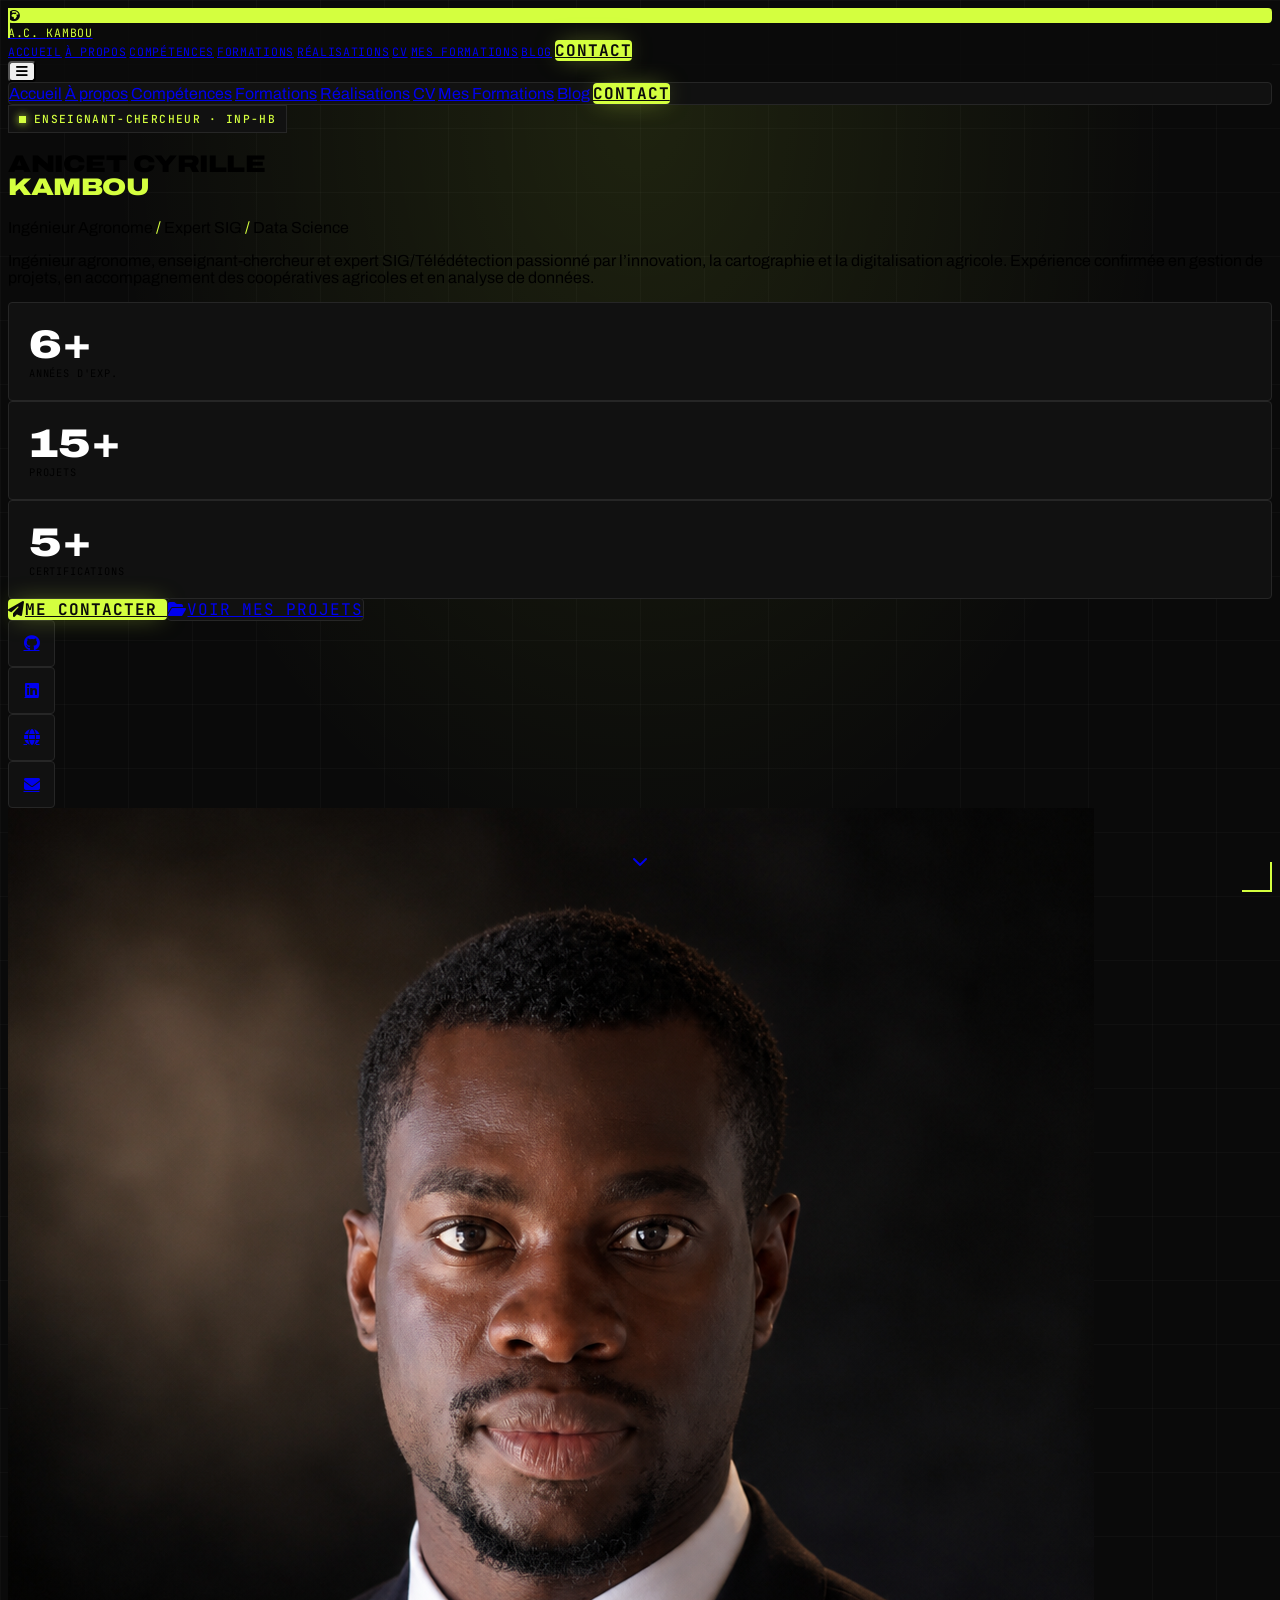
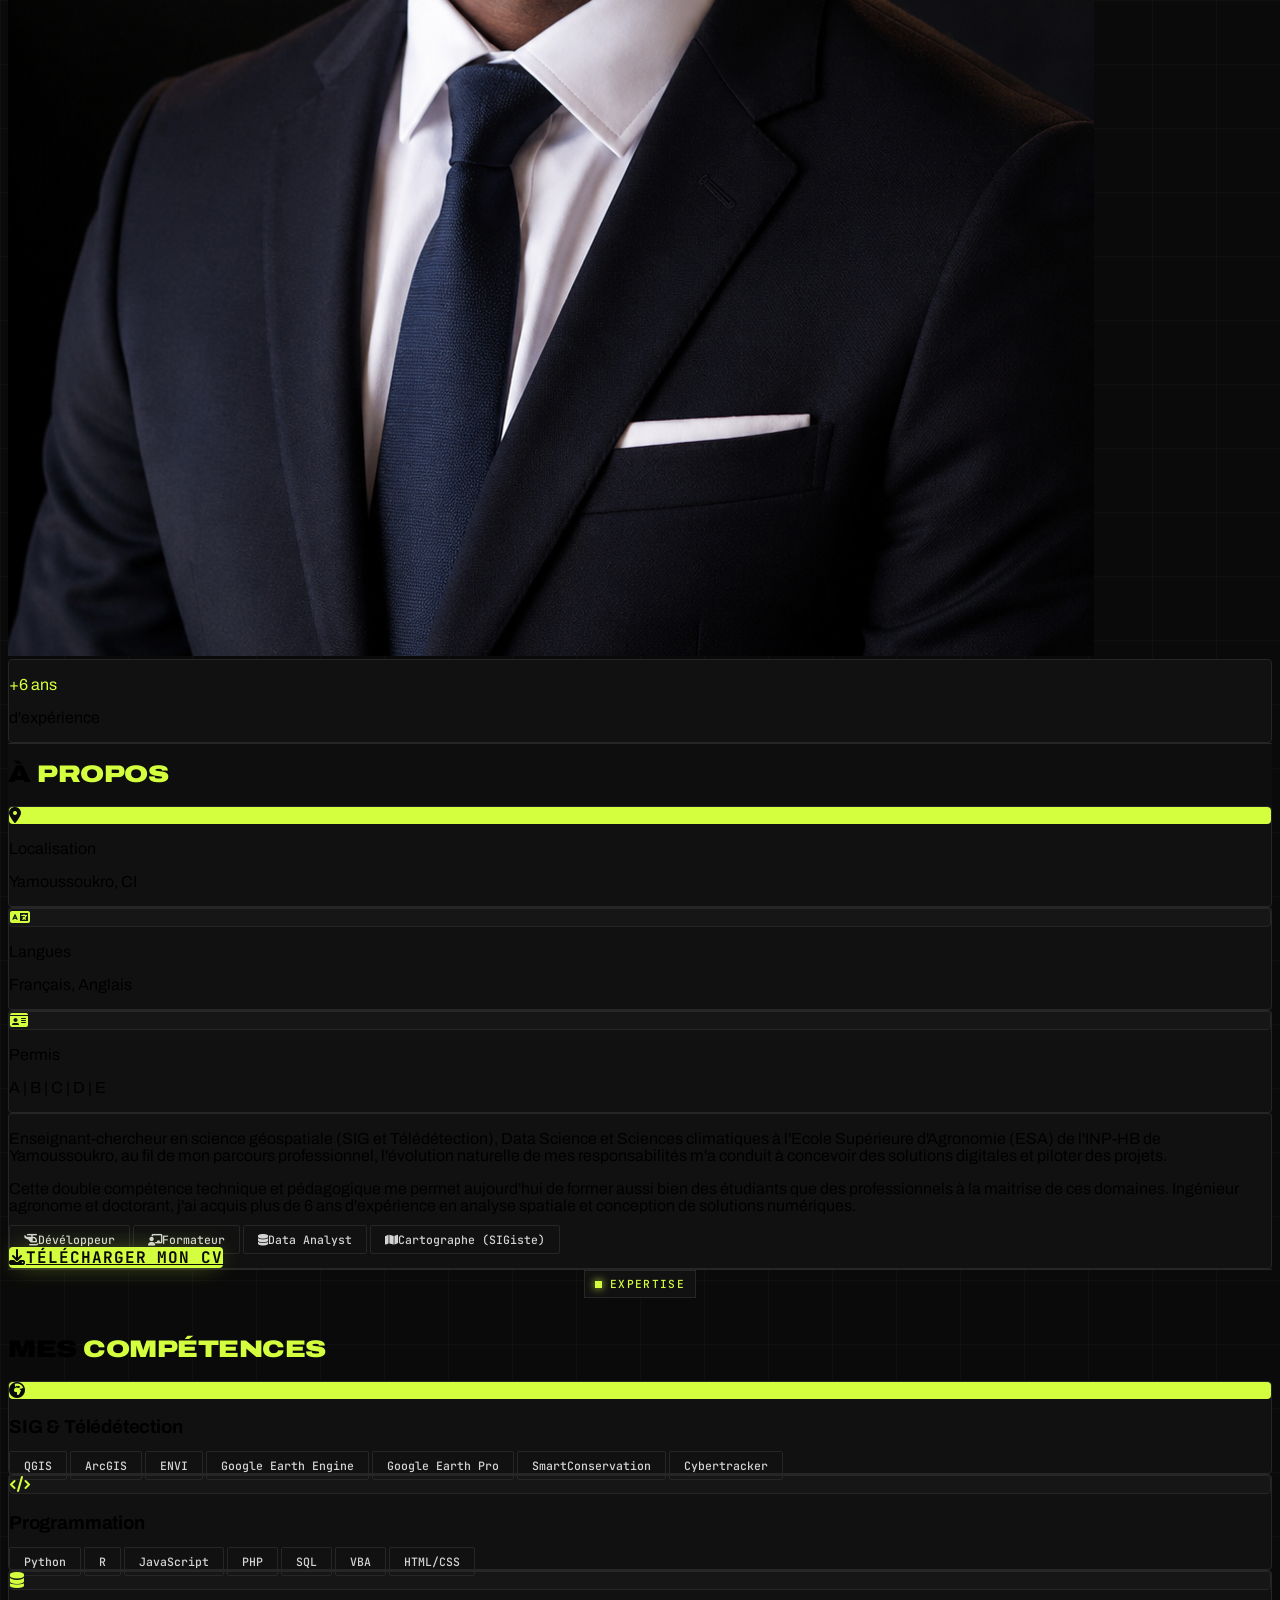
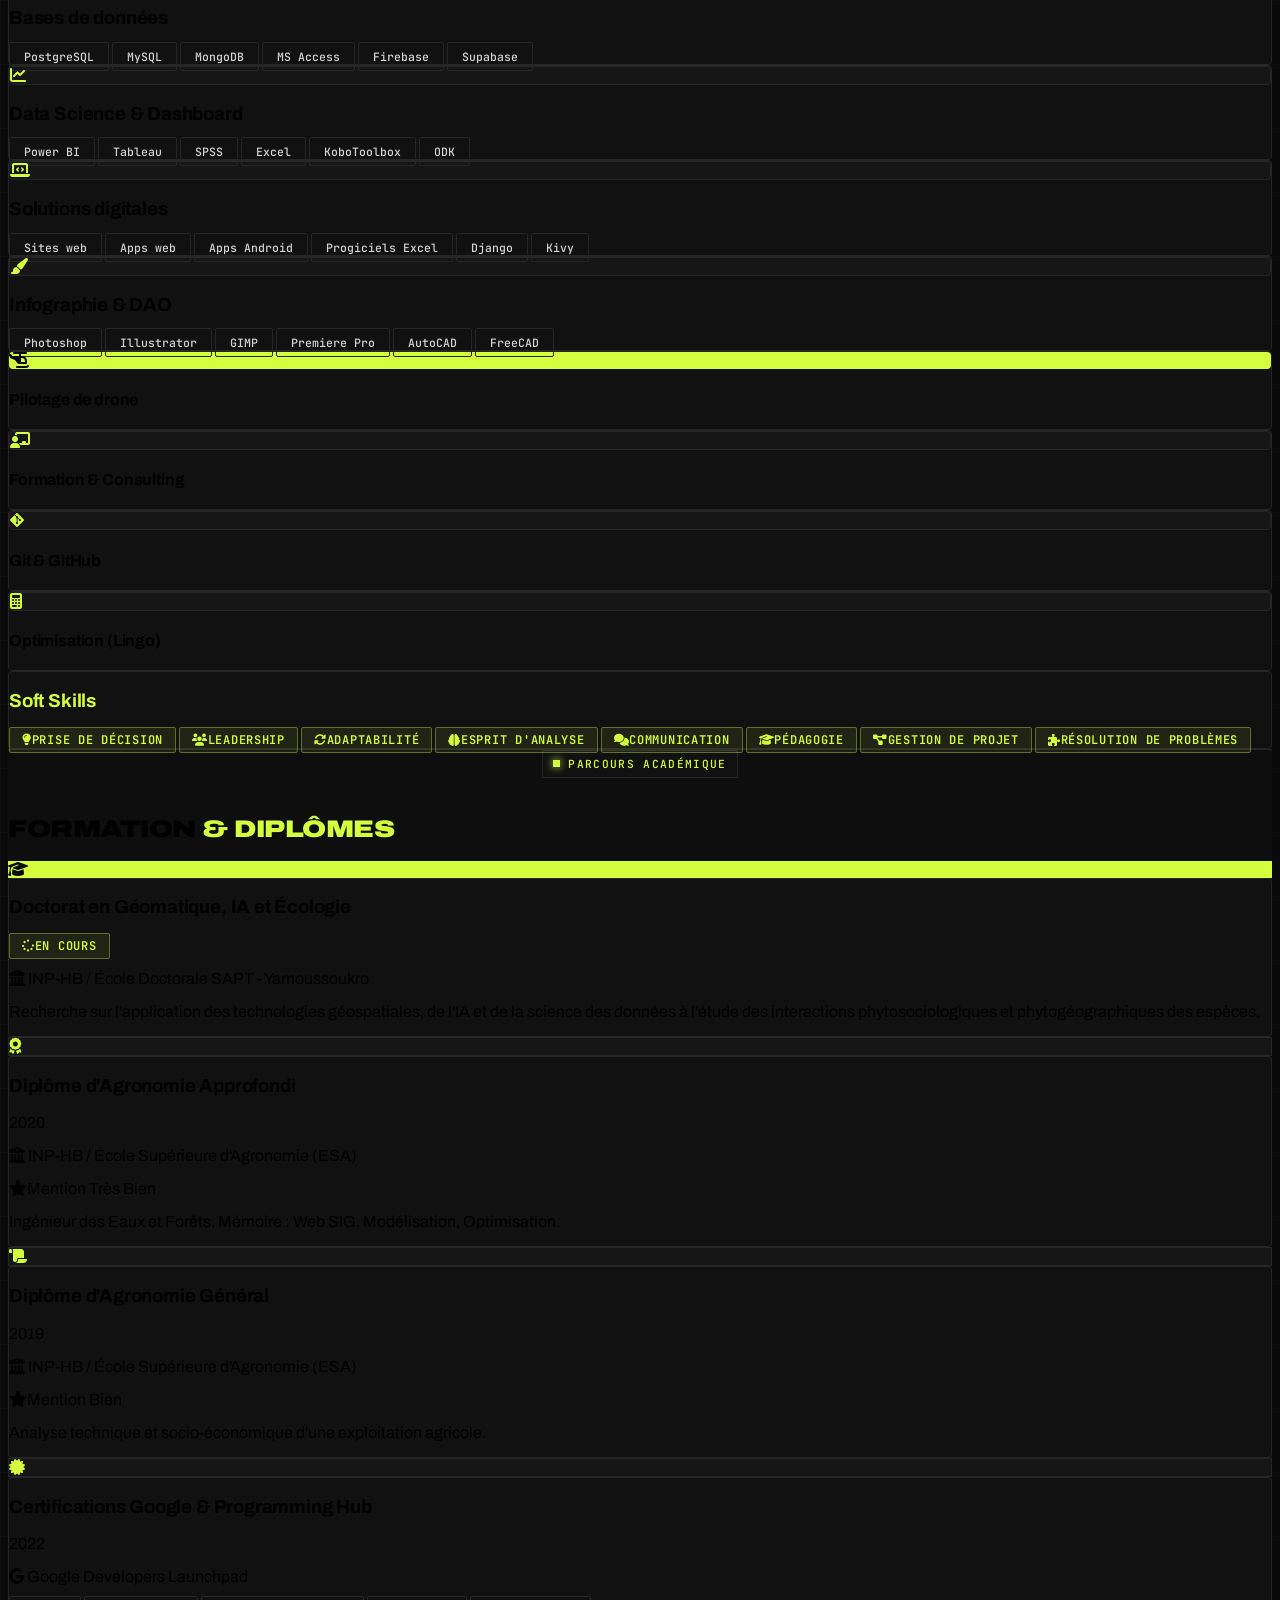
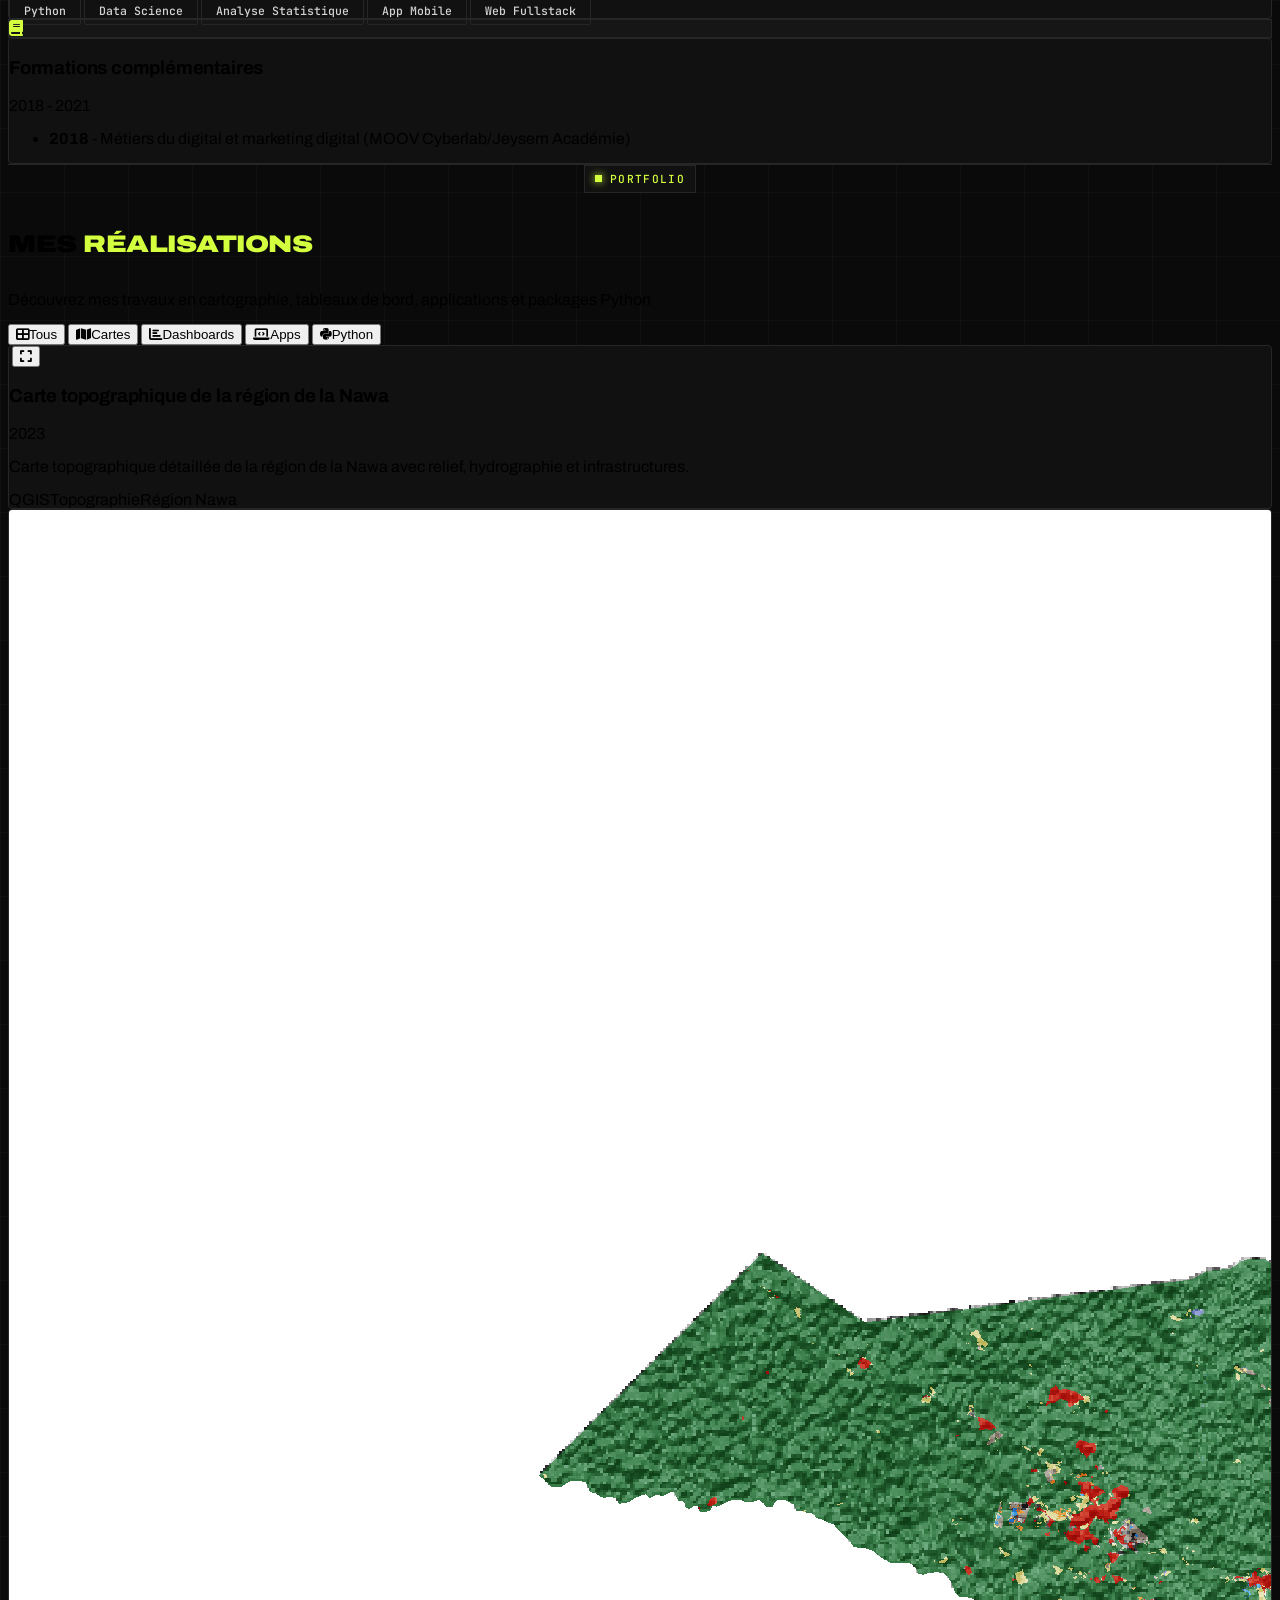
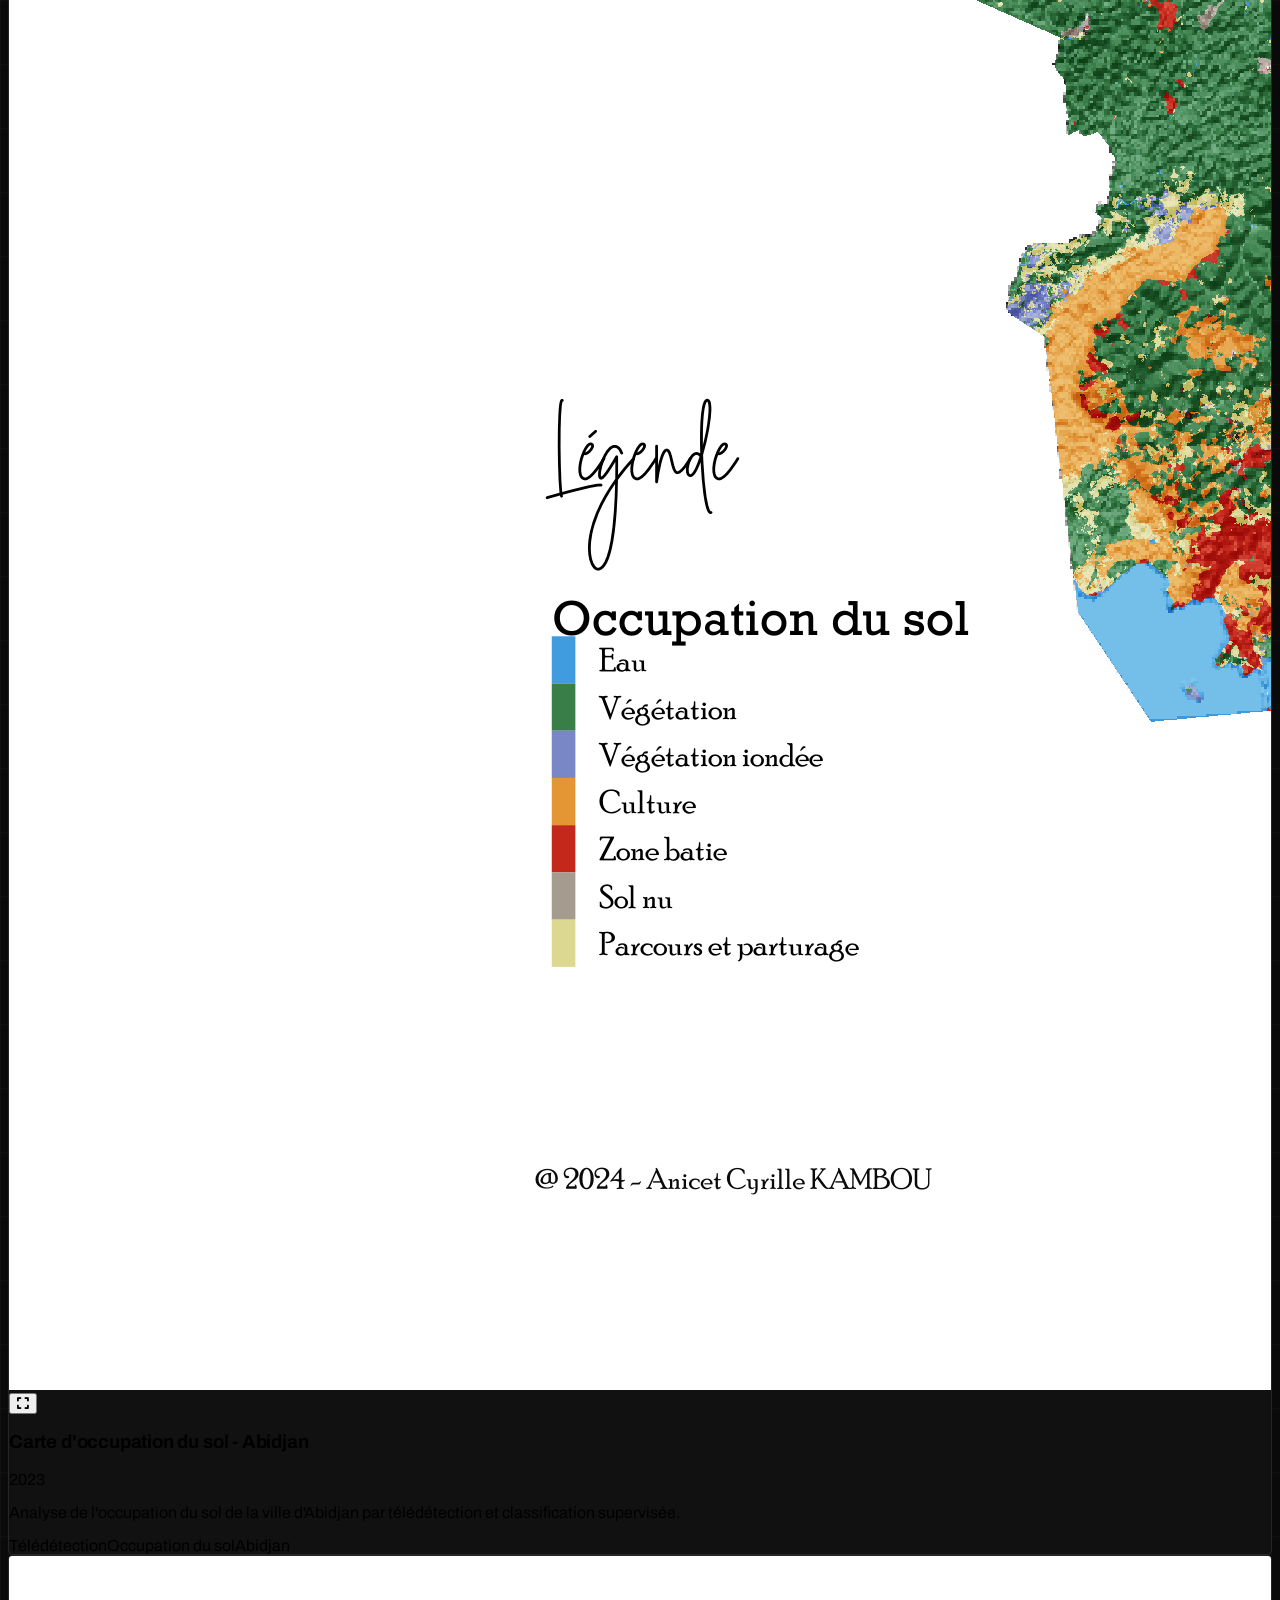
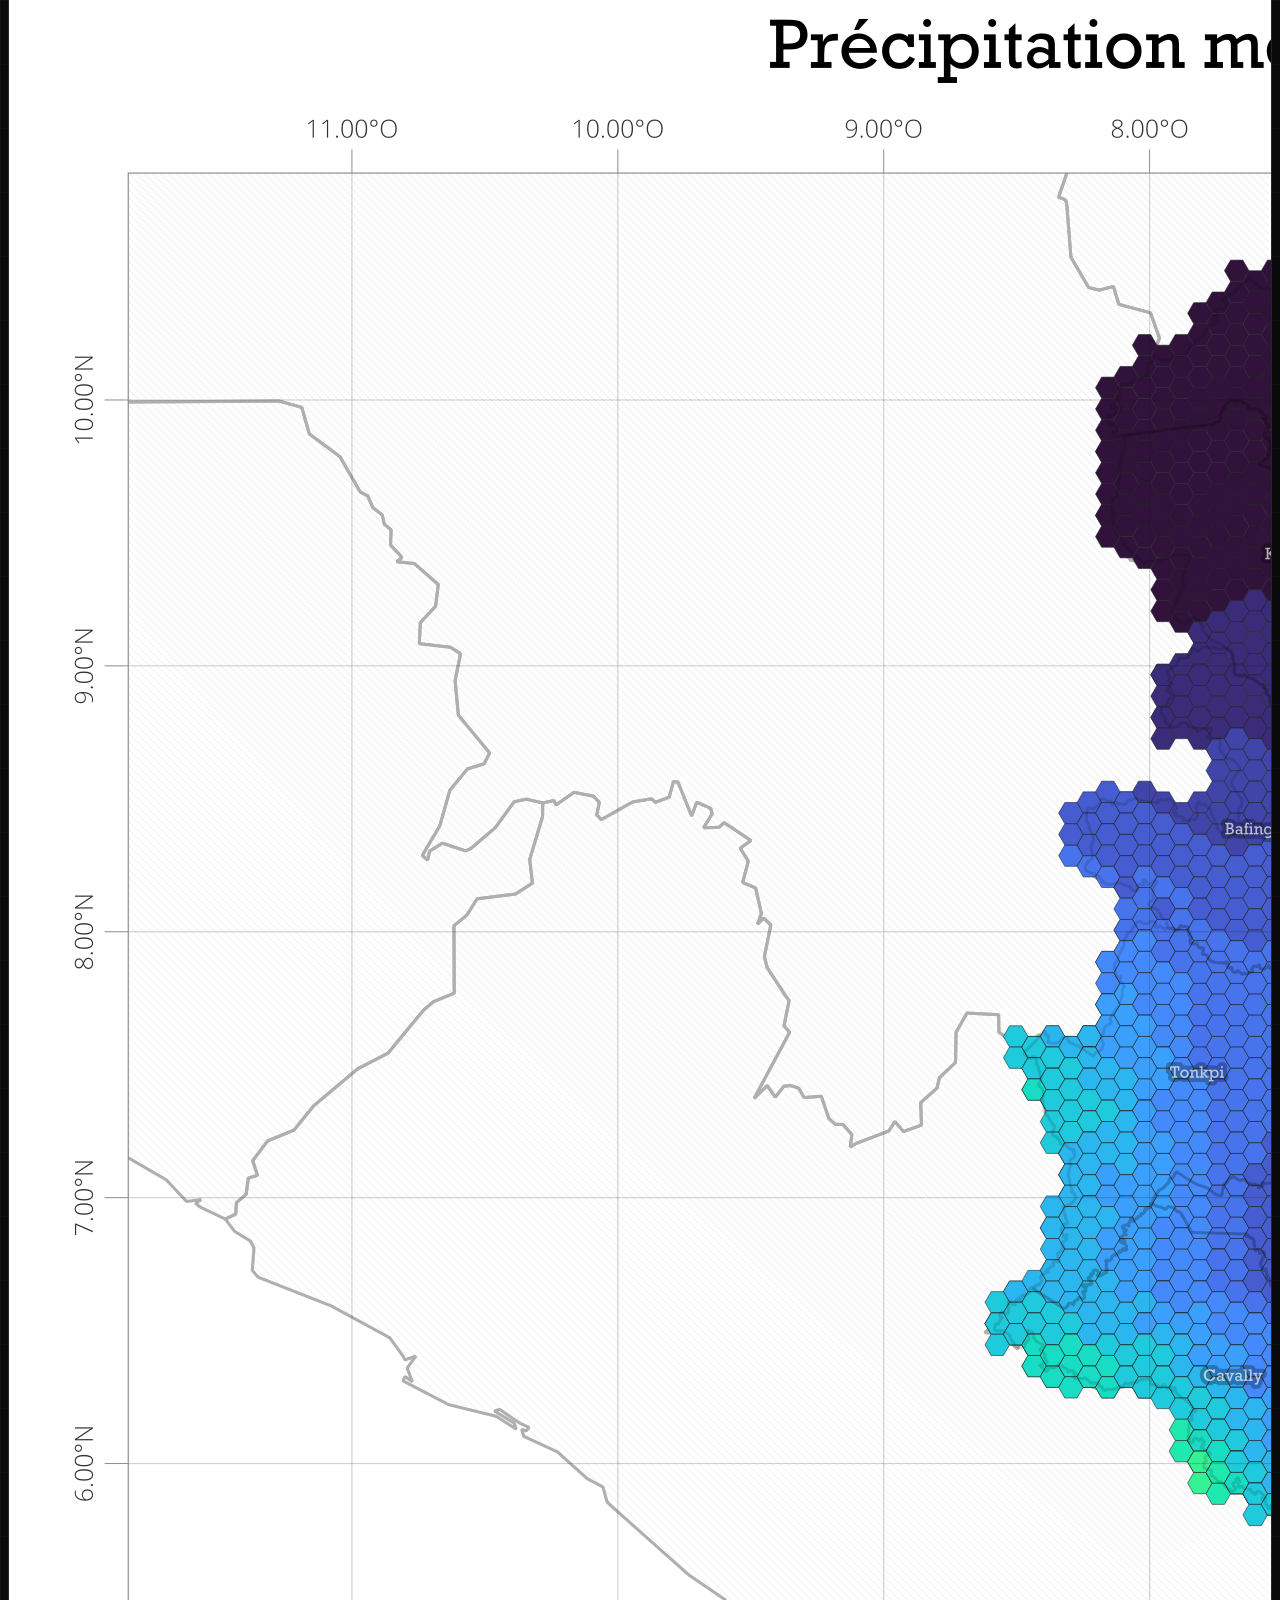
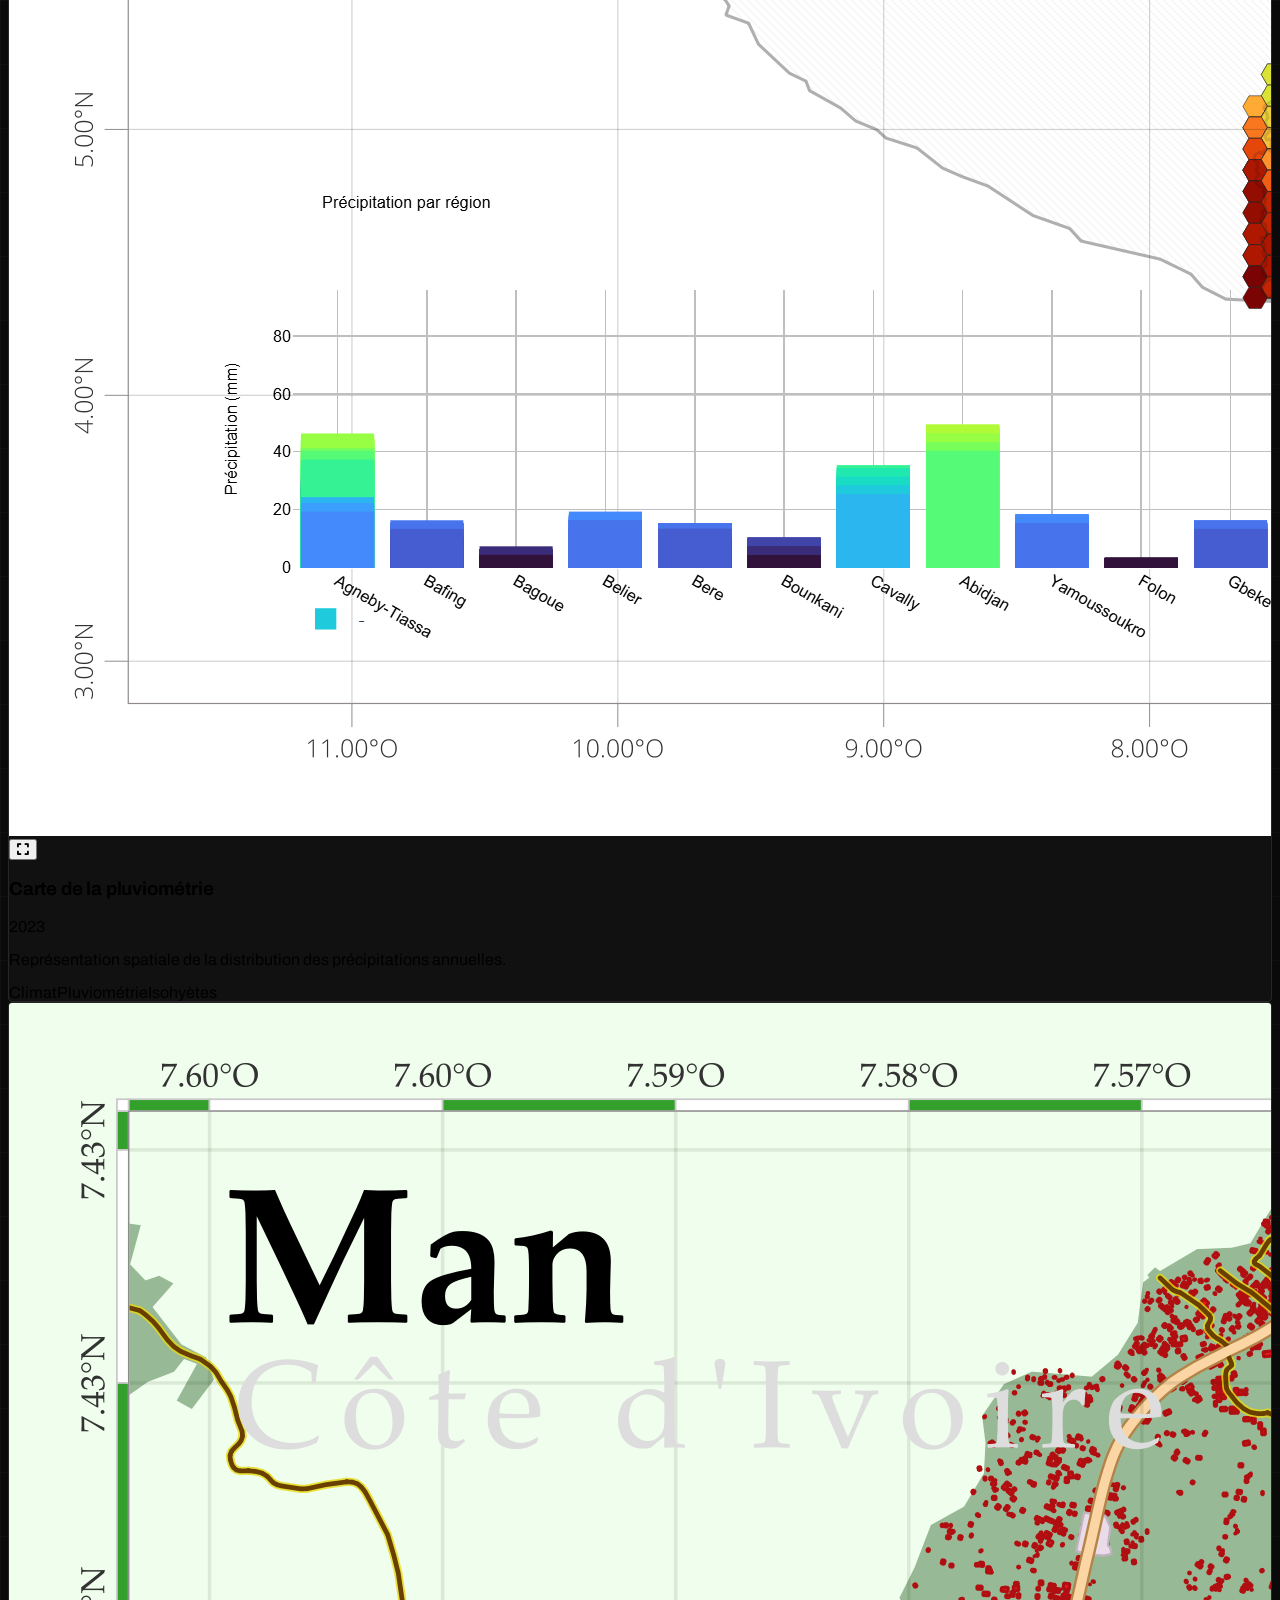
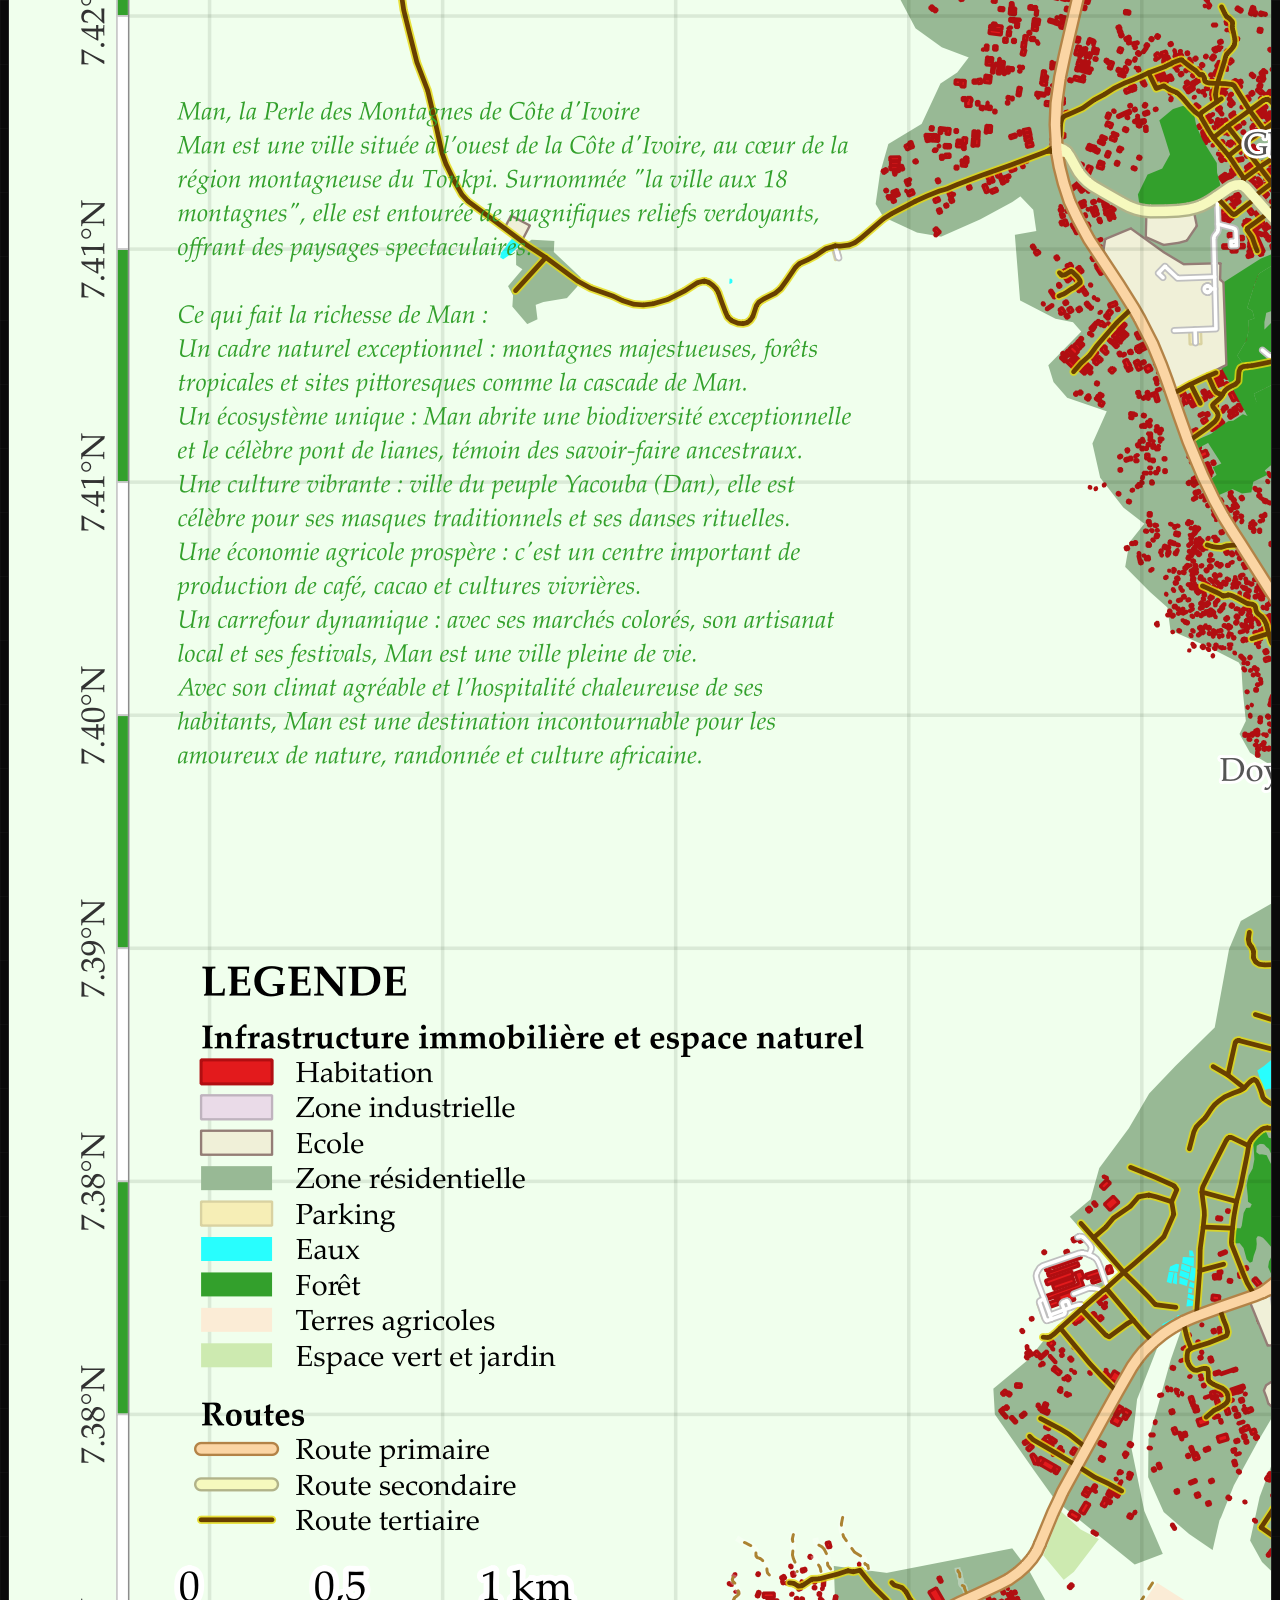
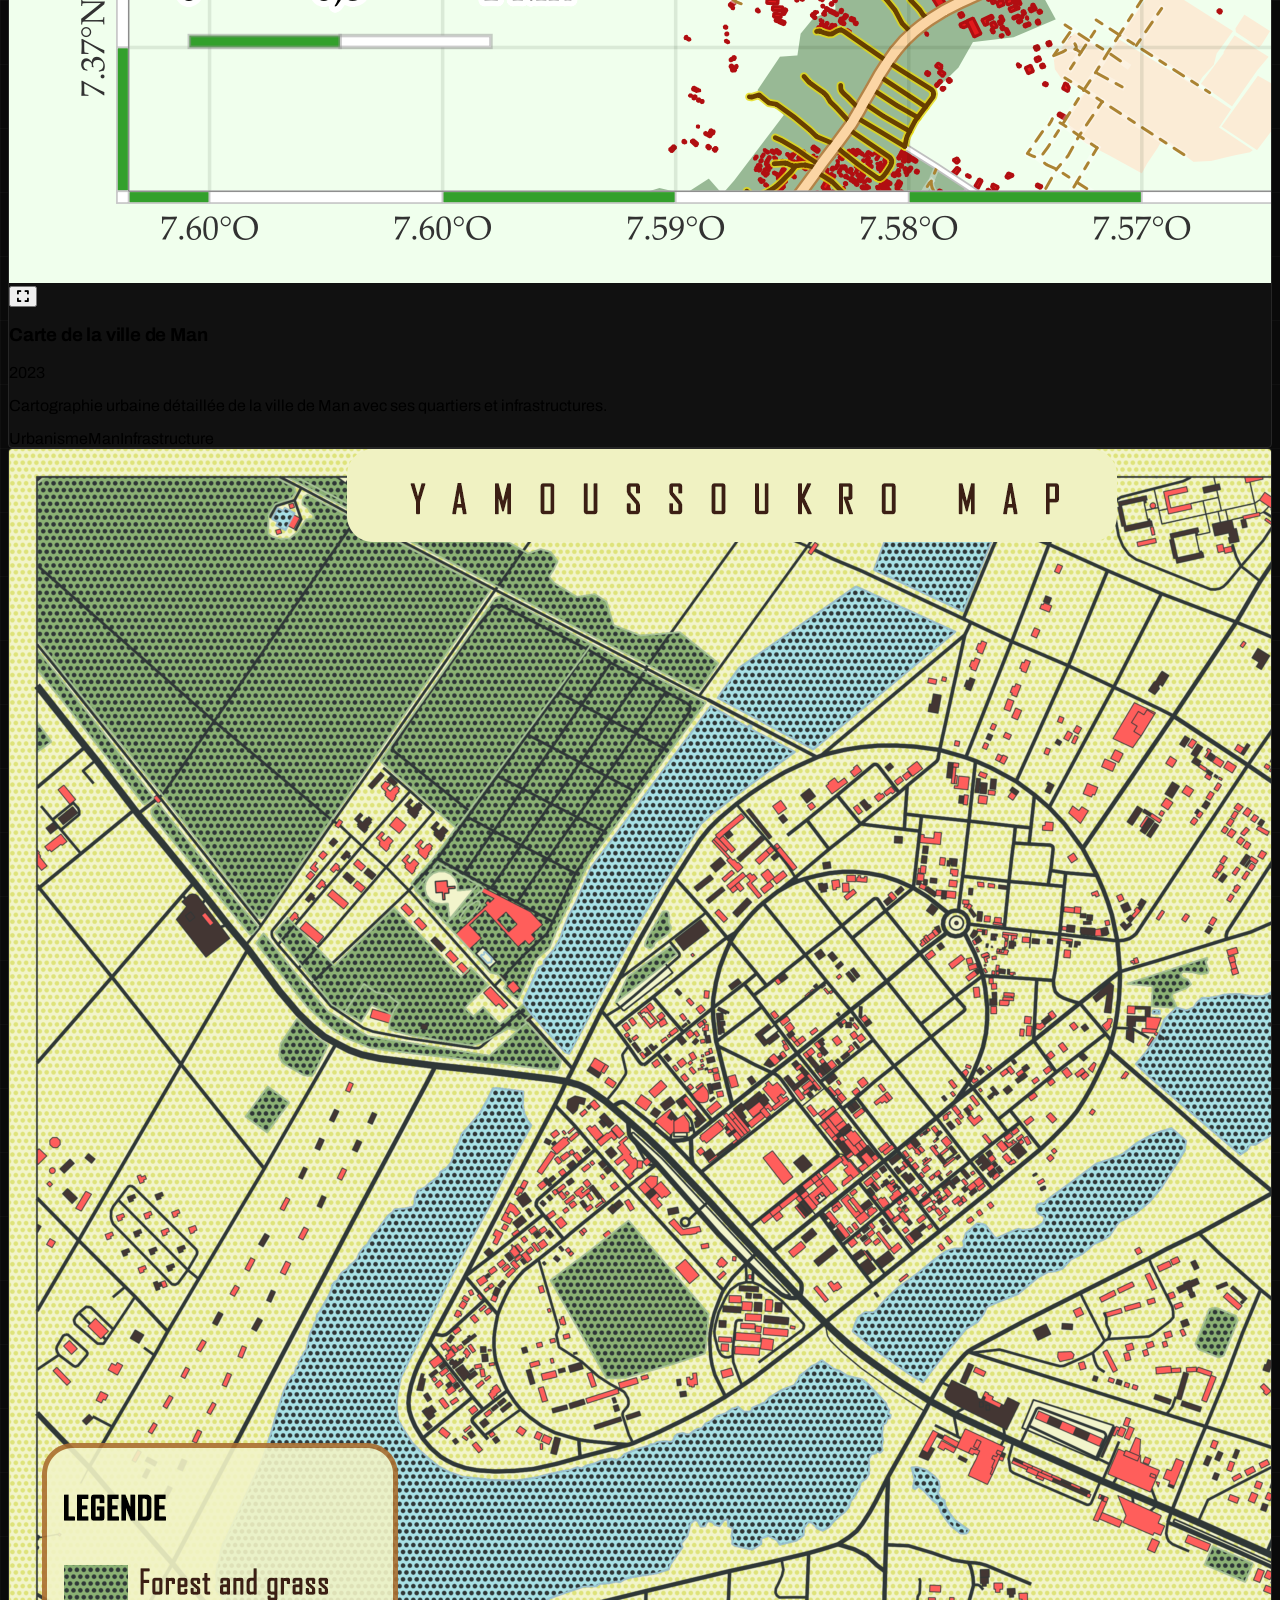
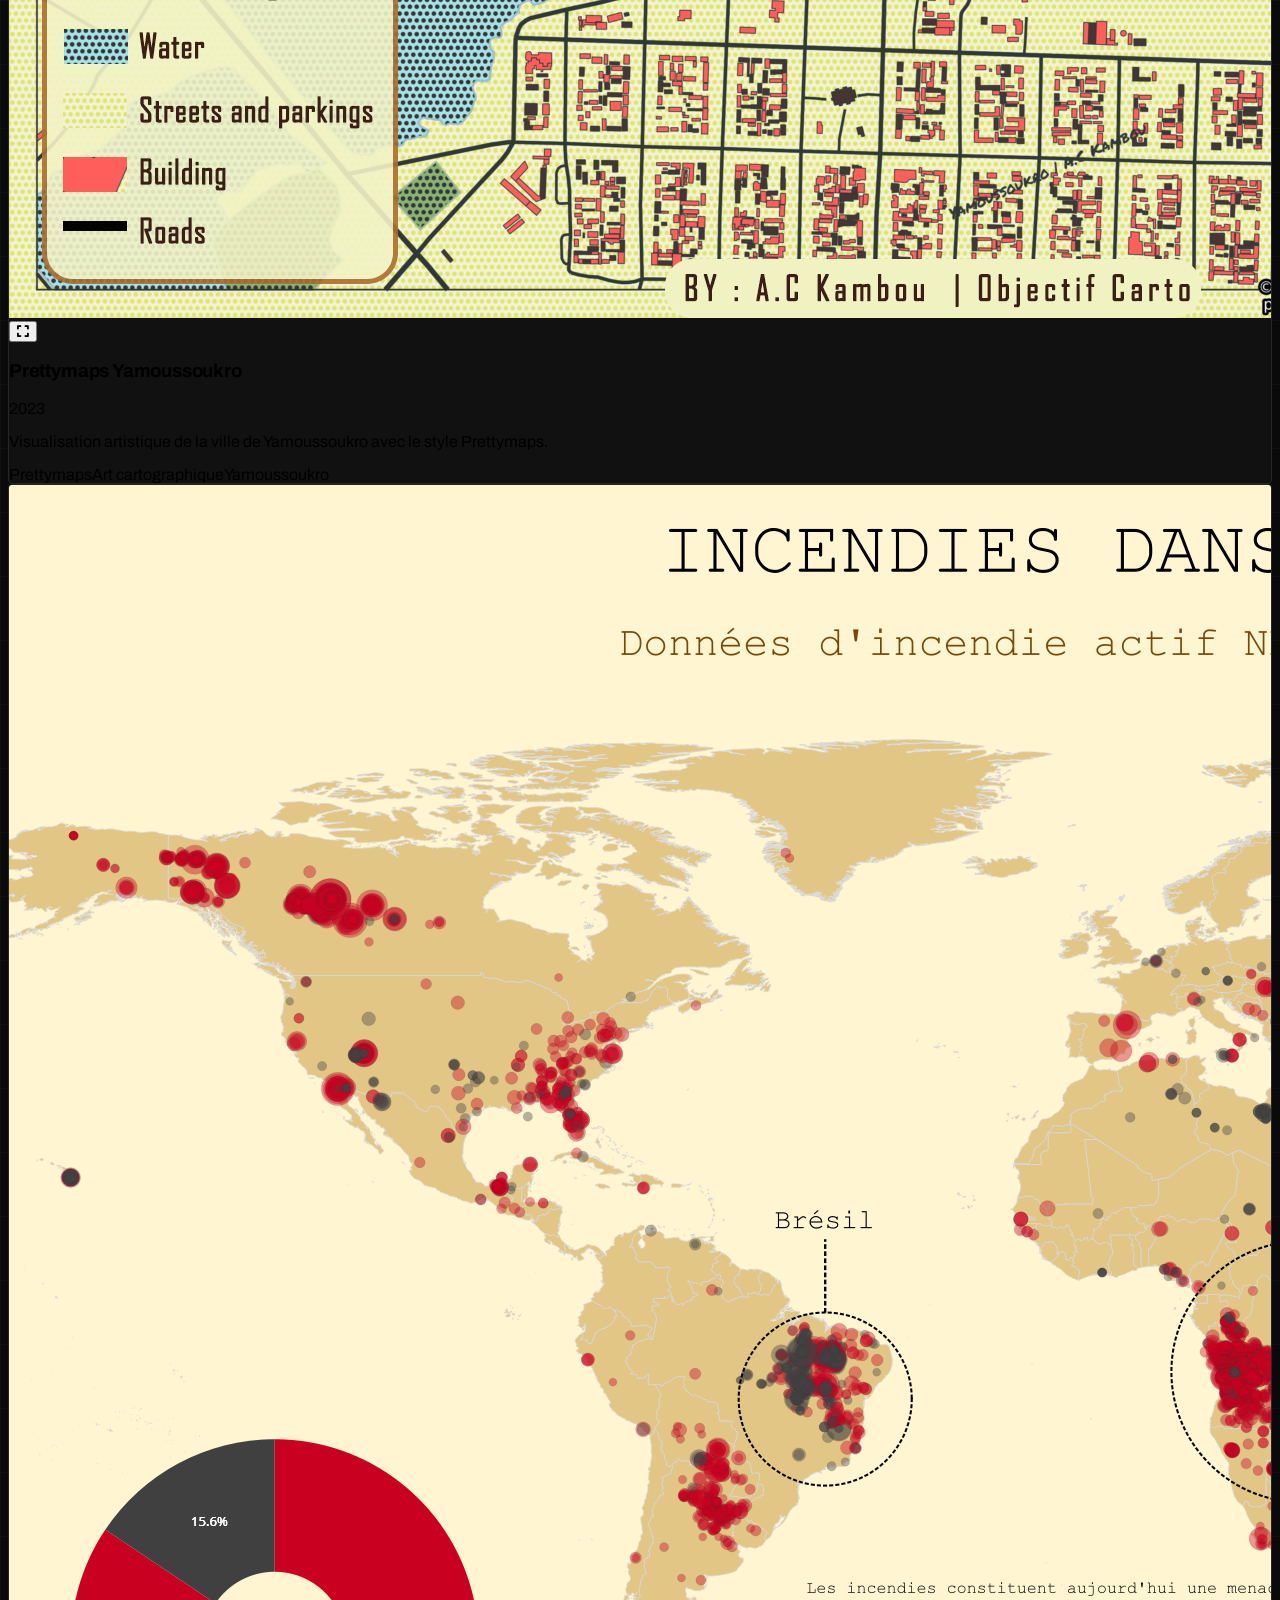
==== commit d9ec27b1: "Update de blog" ====
--- a/index.html
+++ b/index.html
@@ -596,7 +596,7 @@
                 <div class="relative">
                     <!-- Cadre photo façon viseur -->
                     <div class="relative w-60 h-72 sm:w-72 sm:h-[22rem] md:w-96 md:h-[30rem] overflow-hidden border border-gray-700 mx-auto photo-frame">
-                        <img src="static/img profile/photo2.jpg" alt="Photo de profil" class="w-full h-full object-cover grayscale-[30%]">
+                        <img src="static/img profile/pp.png" alt="Photo de profil" class="w-full h-full object-cover grayscale-[30%]">
                     </div>
                     
                     <!-- Badge expérience -->
@@ -1381,8 +1381,9 @@
                 <div>
                     <h3 class="text-lg font-bold mb-6">Newsletter</h3>
                     <p class="text-gray-400 mb-4 text-sm">Restez informé de mes derniers projets et publications.</p>
-                    <form class="space-y-3">
-                        <input type="email" placeholder="Votre email"
+                    <form action="https://formspree.io/f/xanybjok" method="POST" class="space-y-3">
+                        <input type="hidden" name="_subject" value="Inscription newsletter">
+                        <input type="email" name="email" required placeholder="Votre email" aria-label="Votre email"
                             class="w-full px-4 py-3 bg-gray-800 border border-gray-700 rounded-xl focus:outline-none focus:ring-2 focus:ring-amber-500 focus:border-transparent text-sm">
                         <button type="submit" class="btn-primary w-full py-3 text-gray-900 text-sm font-medium">
                             <i class="fas fa-paper-plane mr-2"></i>S'abonner
